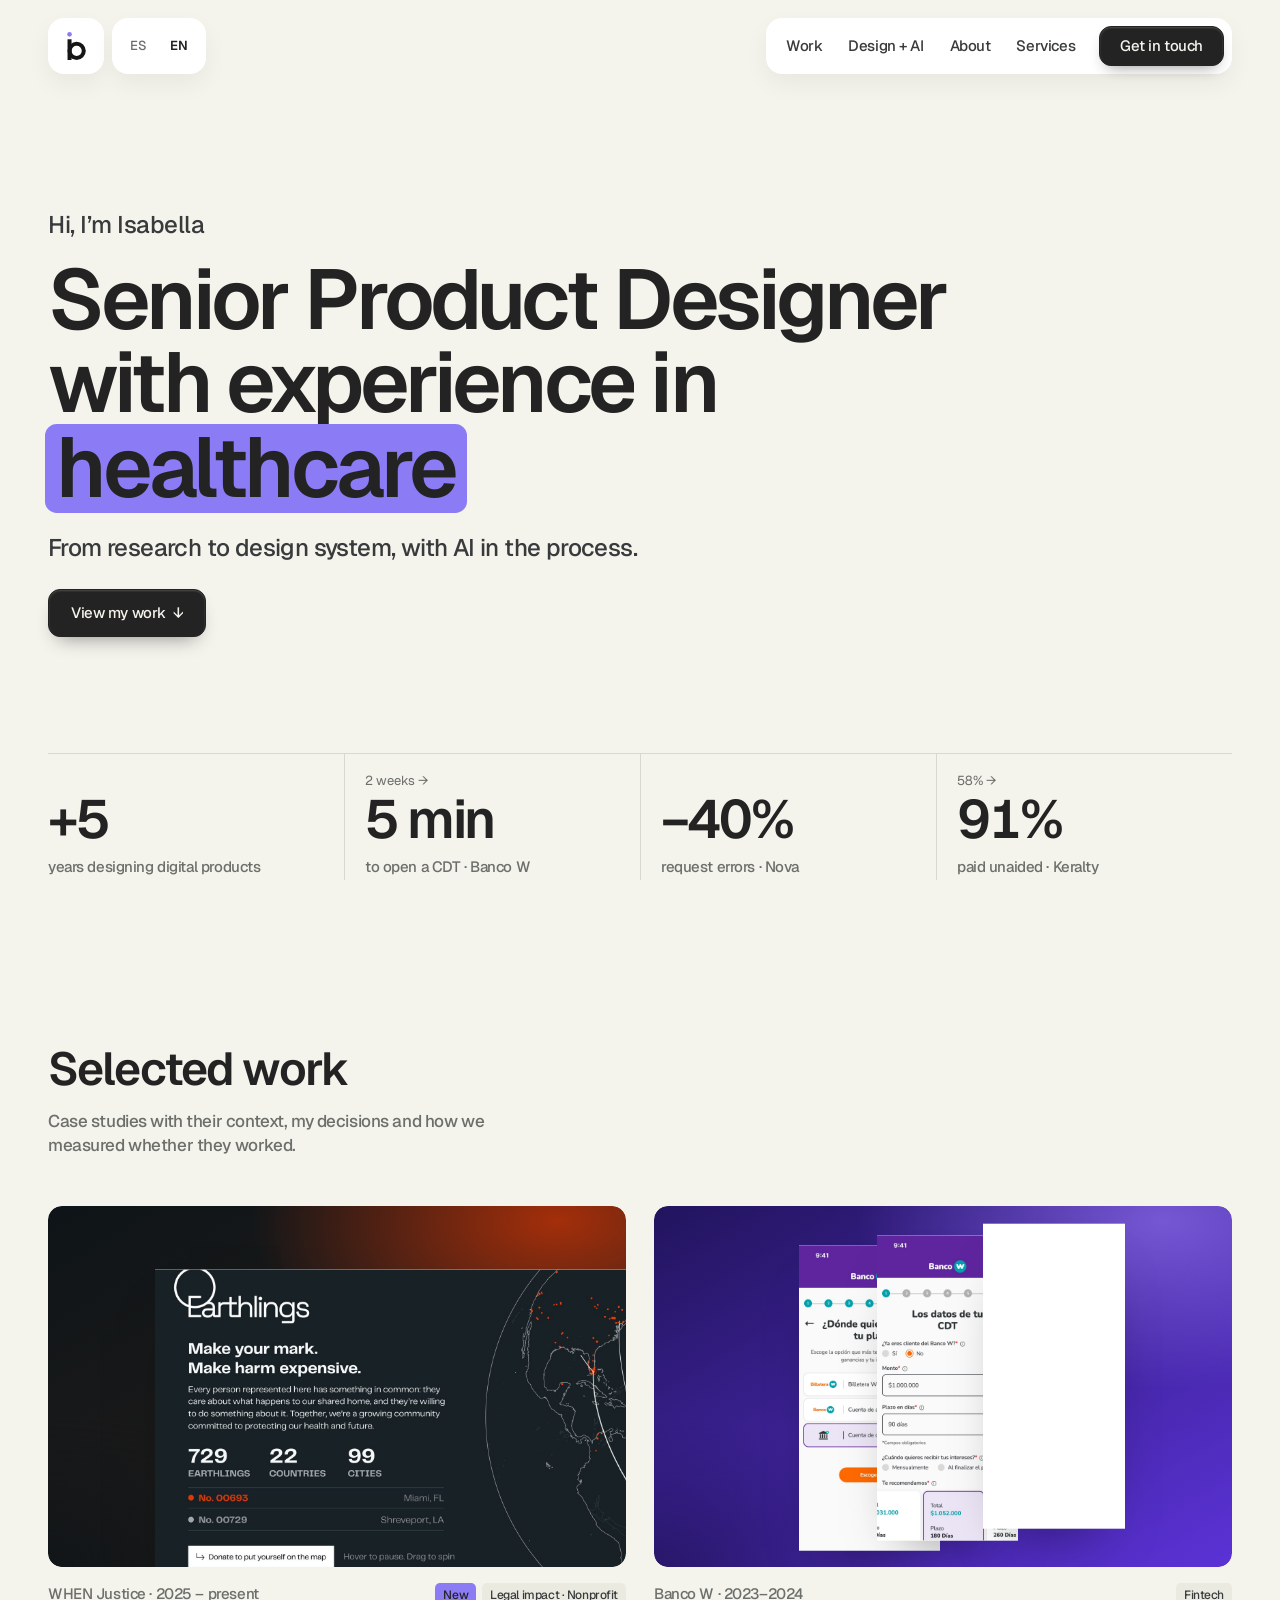
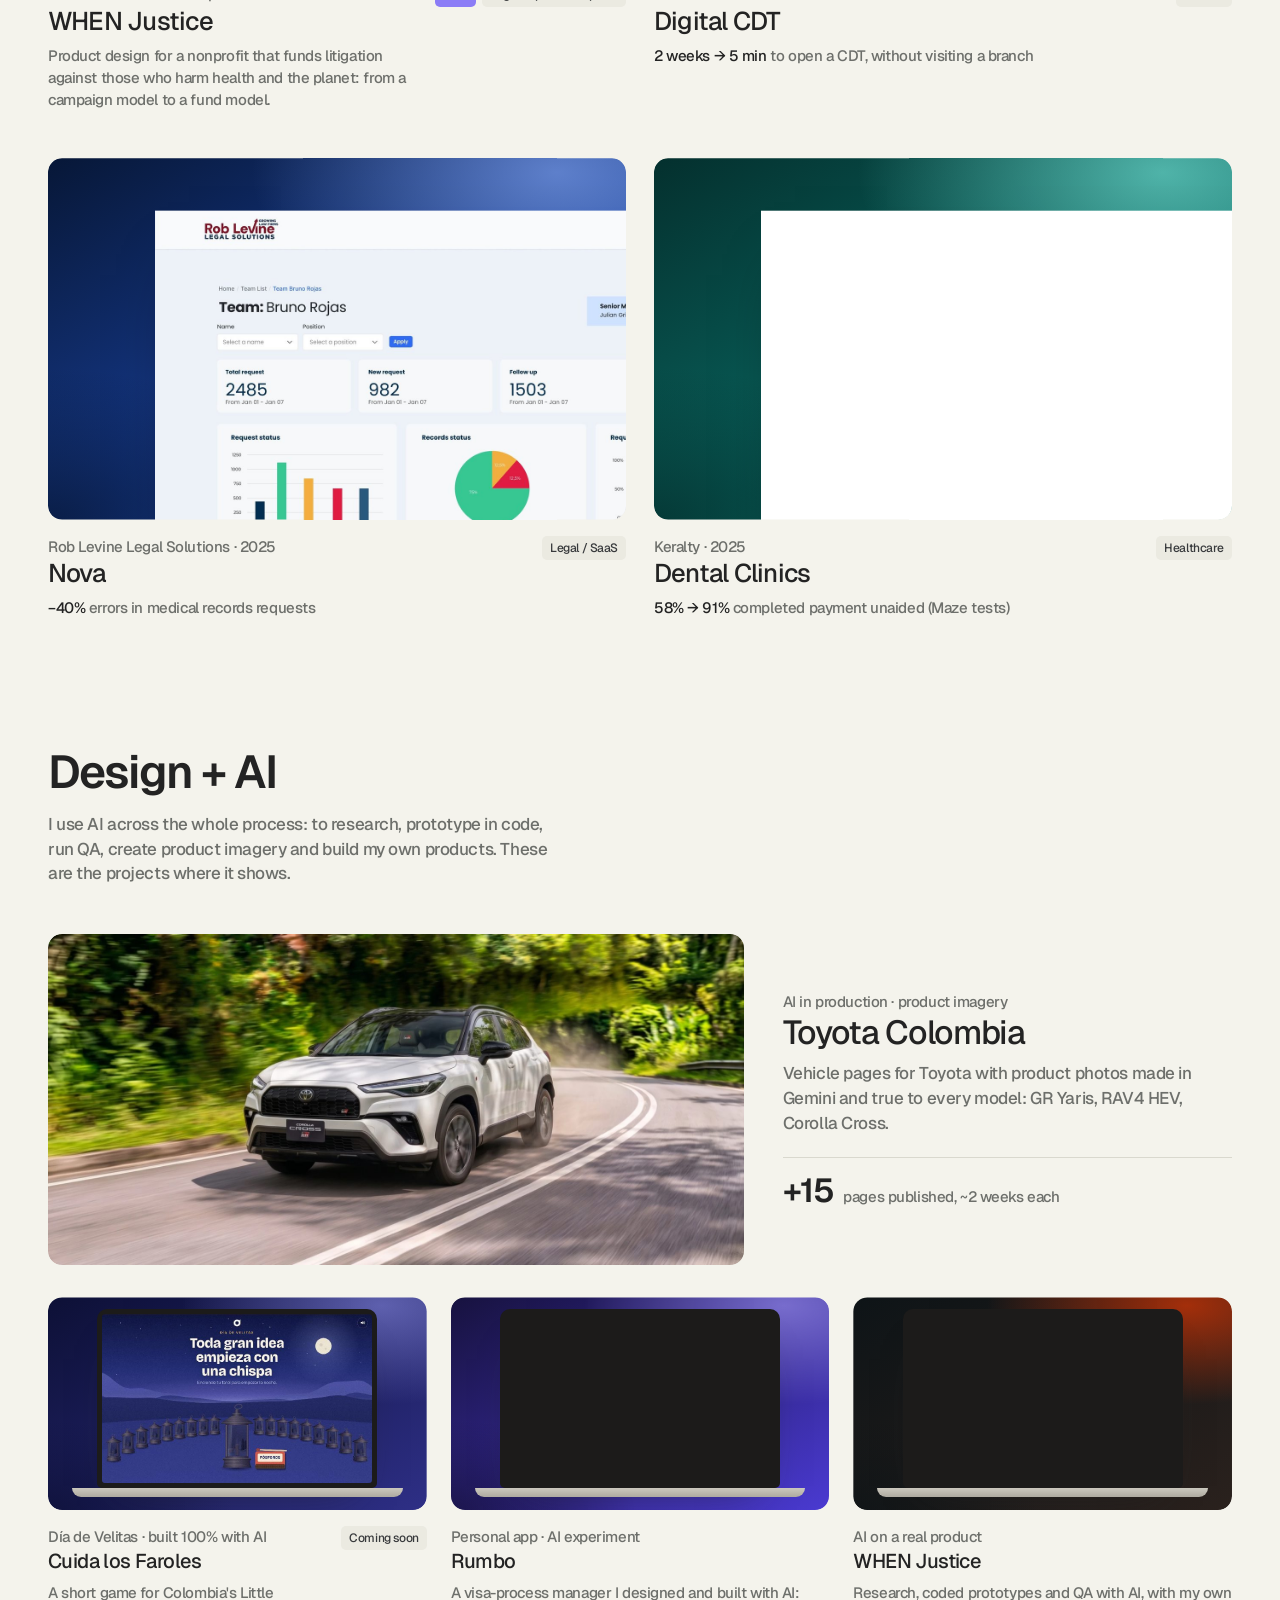
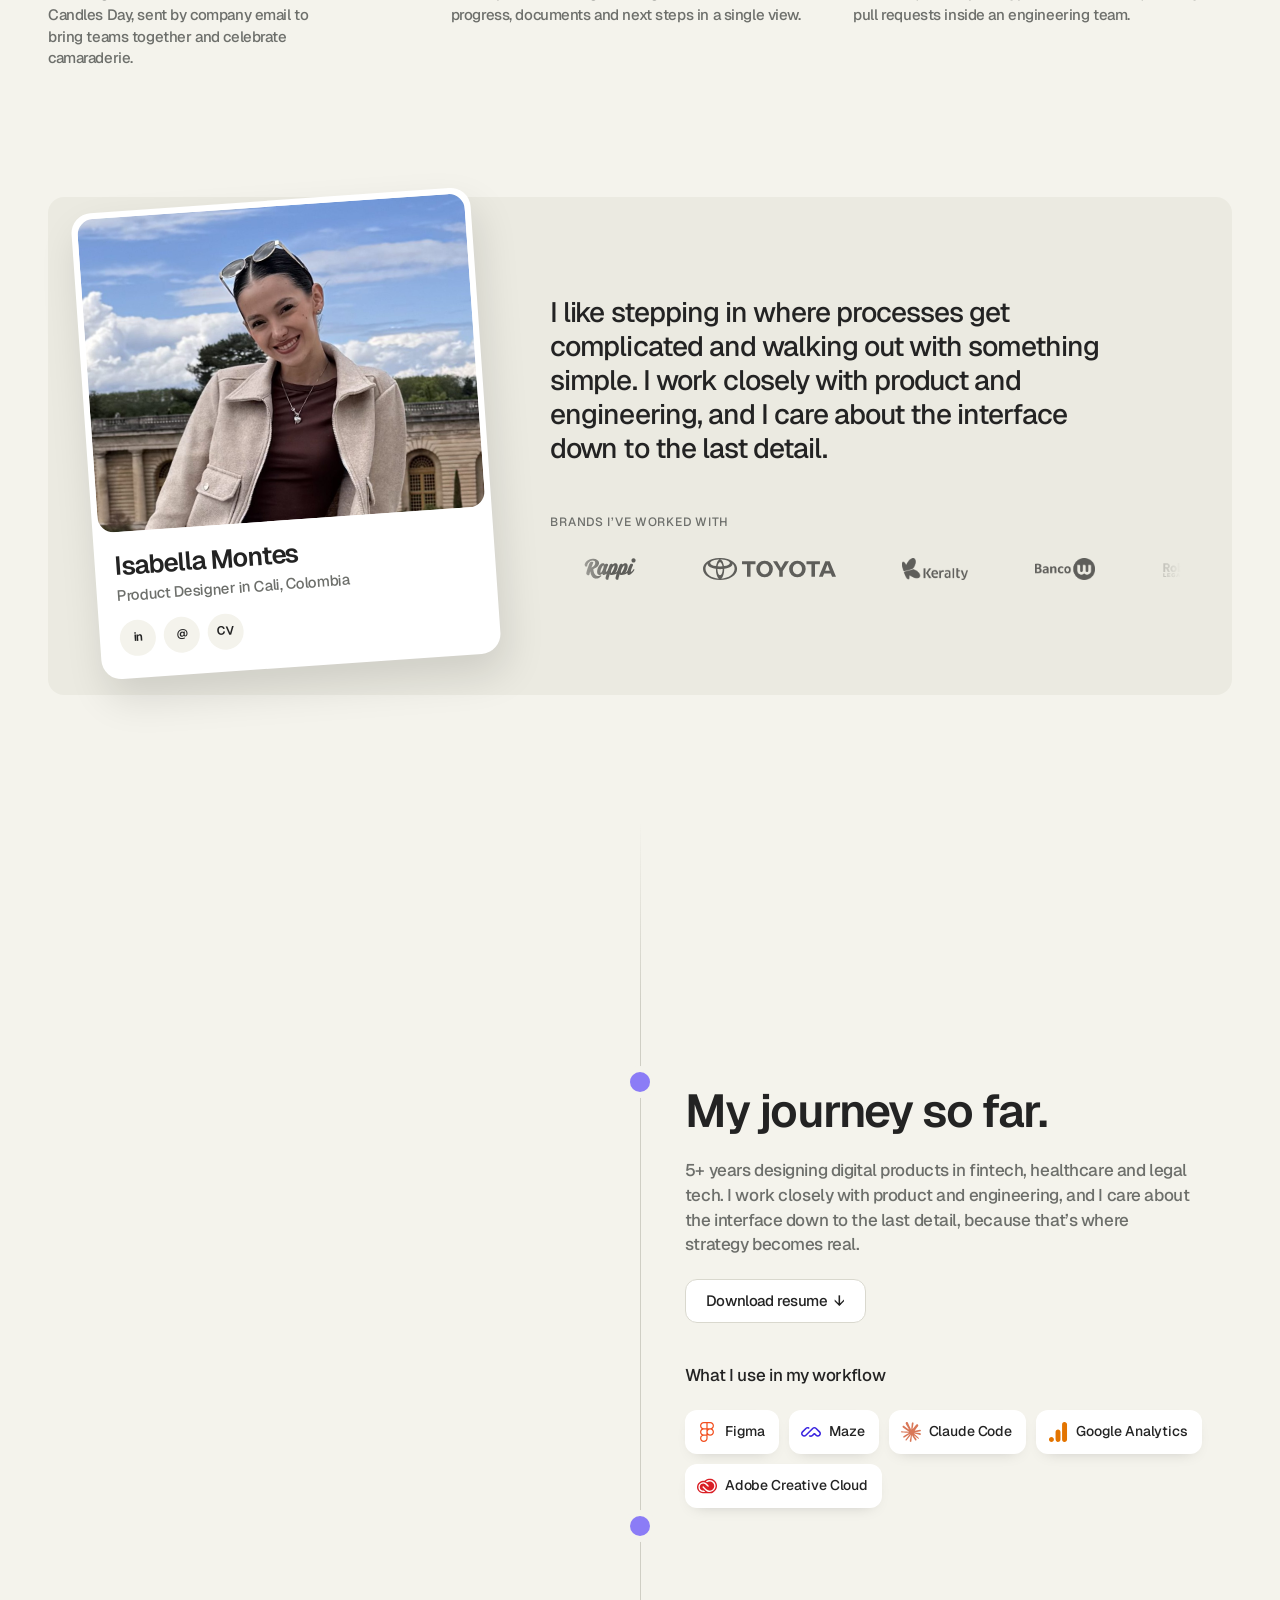
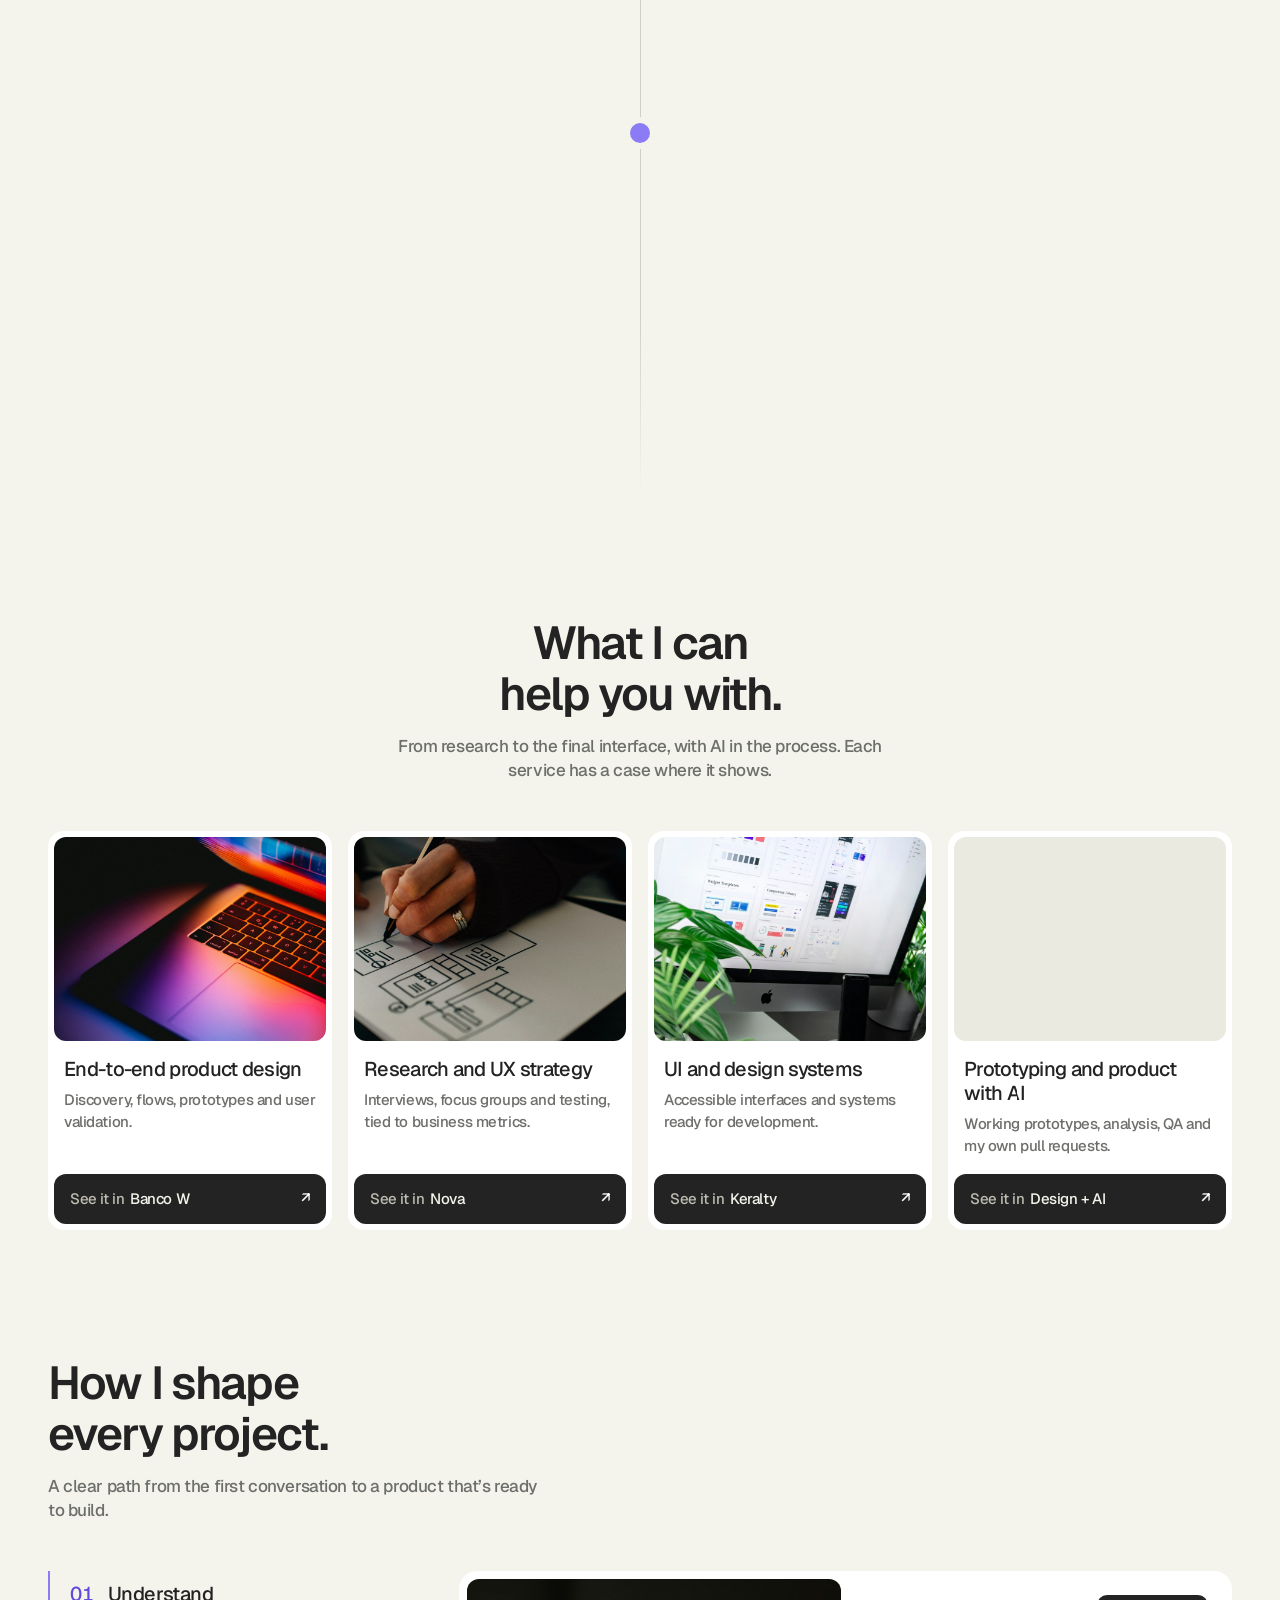
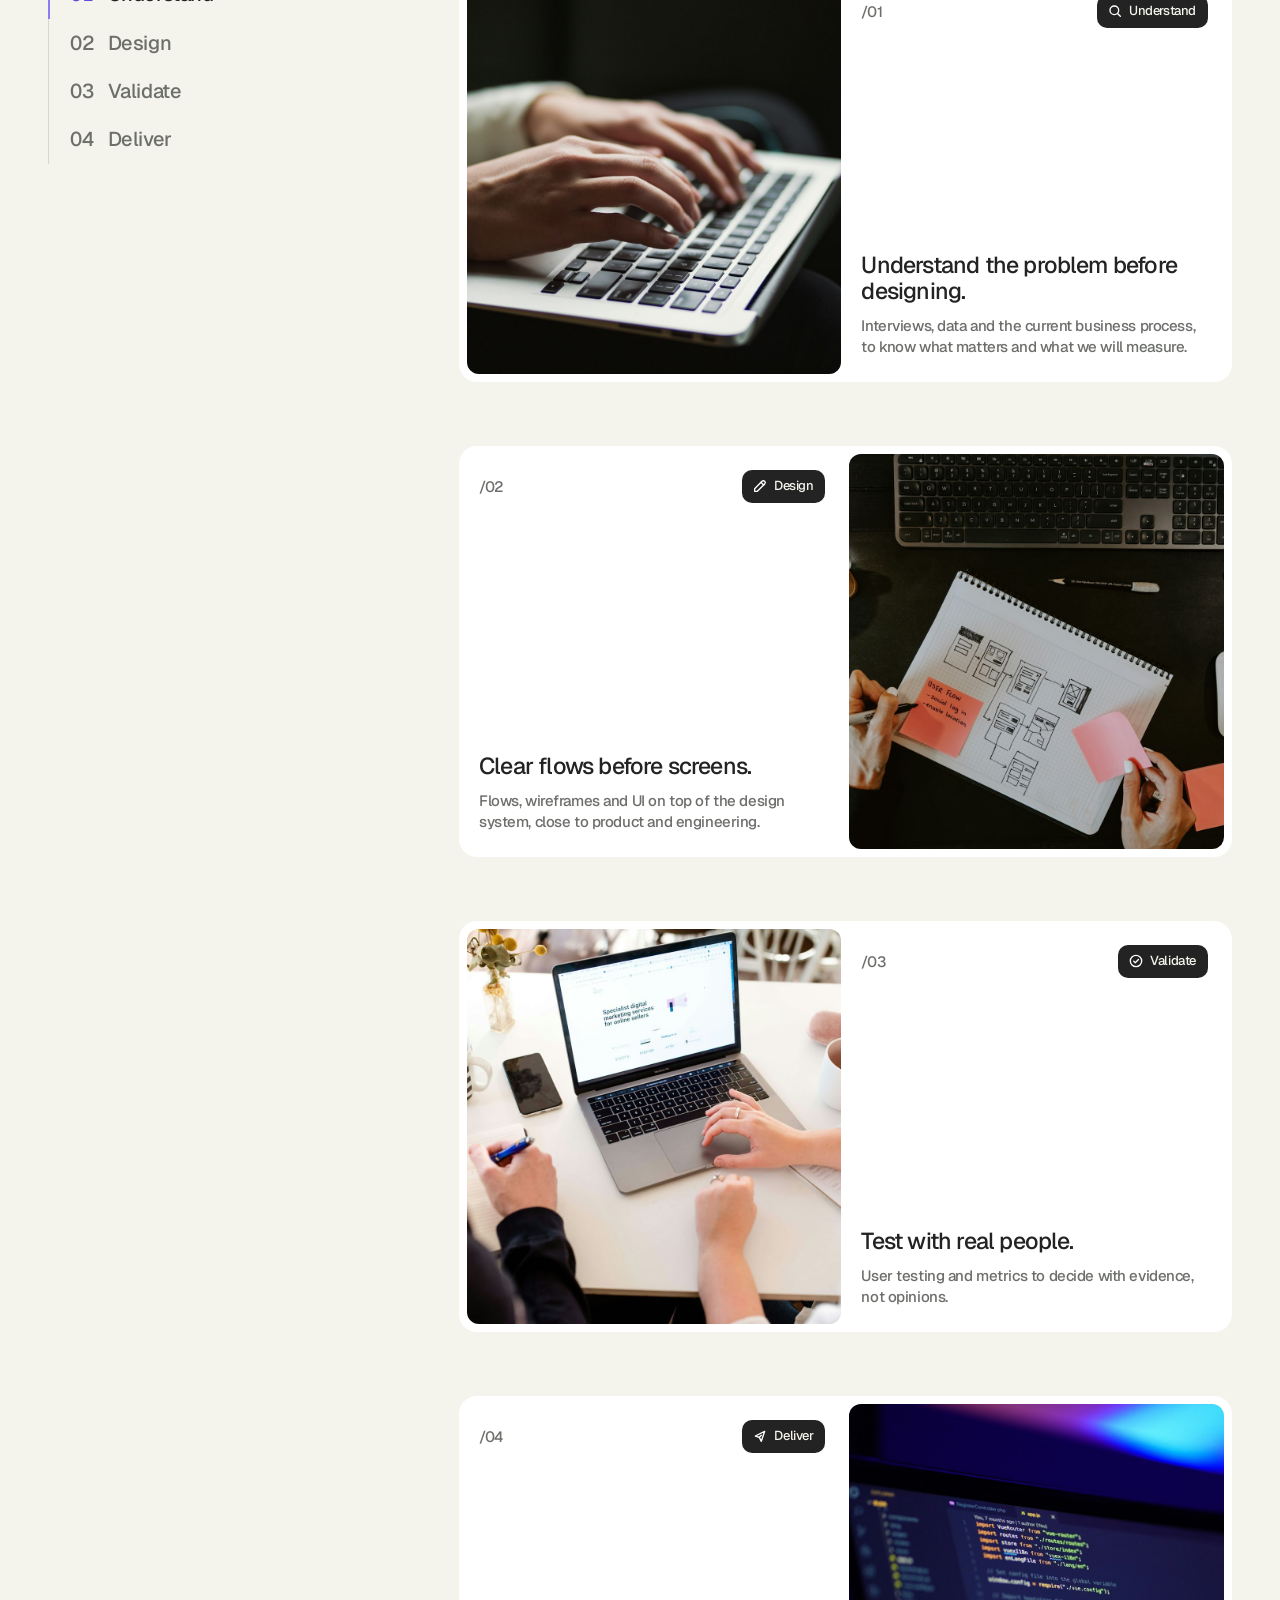
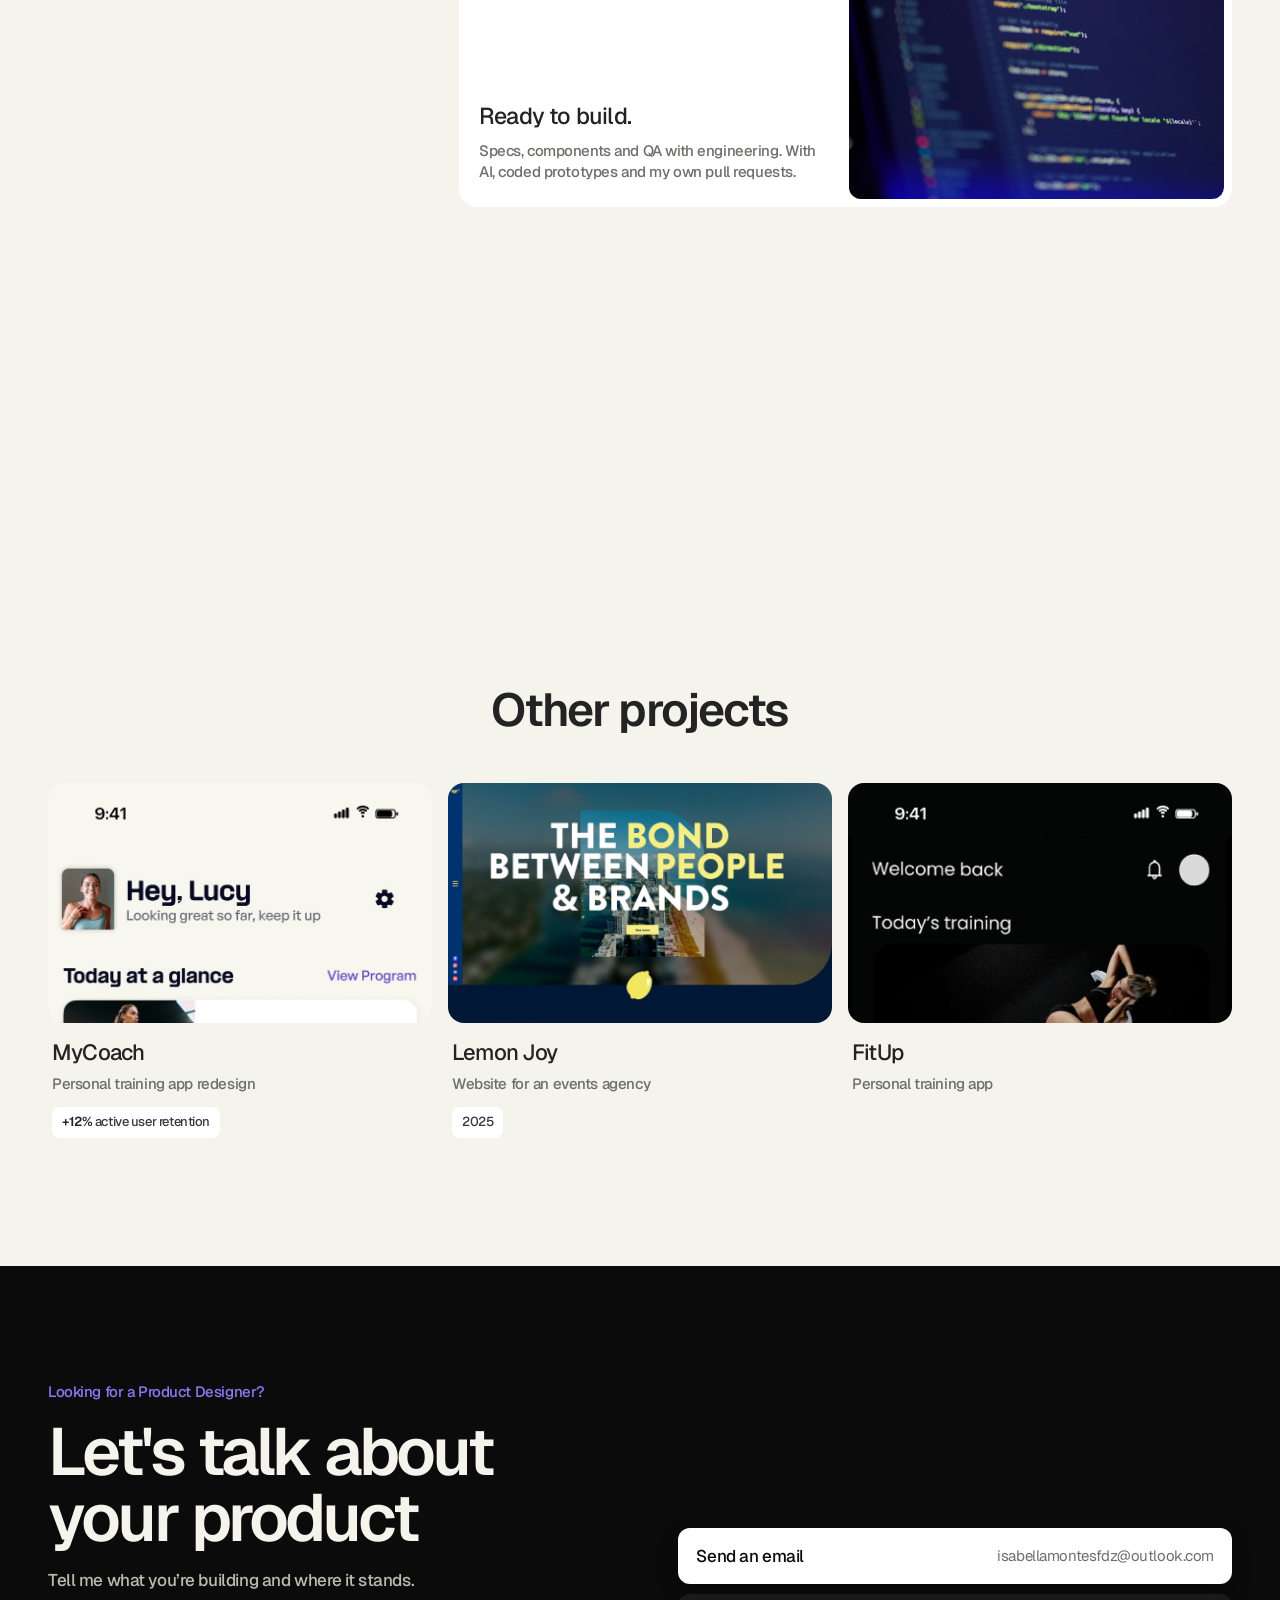
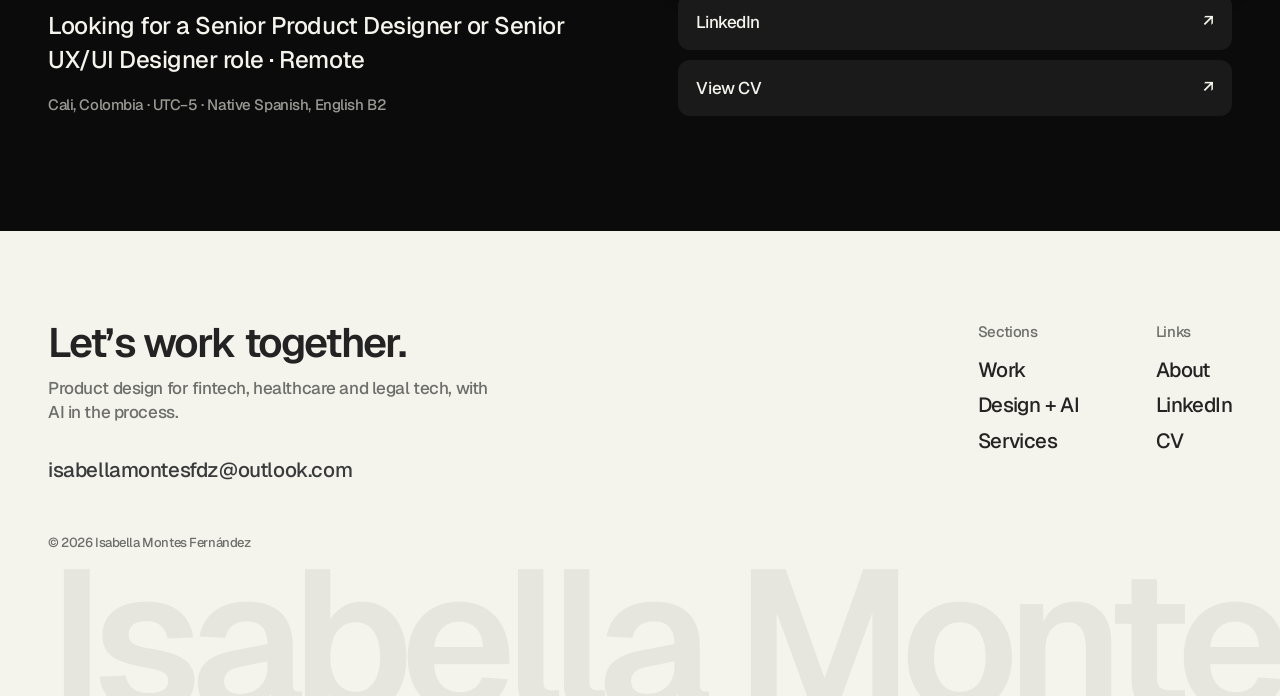
==== index.html @ d63e3697 "Test 2: nivel Senior, trayectoria agrupada, Toyota sin año y con Destiny co, PO en Banco W, anclas y" ====
<!doctype html>
<html lang="es">
<head>
  <meta charset="utf-8">
  <meta name="viewport" content="width=device-width, initial-scale=1">
  <title>Isabella Montes — Product Designer</title>
  <meta name="description" content="Portafolio de Isabella Montes, Senior Product Designer con +5 años en productos digitales para fintech, salud y legal tech, con IA en el proceso.">
  <meta name="theme-color" content="#F4F3EC">
  <meta property="og:title" content="Isabella Montes — Product Designer">
  <meta property="og:description" content="Diseño productos digitales en sectores regulados que la gente entiende a la primera.">
  <meta property="og:type" content="website">
  <meta property="og:site_name" content="Isabella Montes">
  <meta property="og:locale" content="es_CO">
  <meta property="og:locale:alternate" content="en_US">
  <link rel="canonical" href="https://bybelladesign.com/">
  <meta property="og:url" content="https://bybelladesign.com/">
  <meta property="og:image" content="https://bybelladesign.com/assets/og-portada.jpg">
  <meta property="og:image:width" content="1200">
  <meta property="og:image:height" content="630">
  <meta property="og:image:alt" content="Isabella Montes, Product Designer">
  <meta name="twitter:card" content="summary_large_image">
  <meta name="twitter:image" content="https://bybelladesign.com/assets/og-portada.jpg">
  <link rel="icon" href="assets/favicon.svg" type="image/svg+xml">
  <link rel="icon" href="favicon.ico" sizes="48x48">
  <link rel="apple-touch-icon" href="assets/apple-touch-icon.png">
  <link rel="preconnect" href="https://fonts.googleapis.com">
  <link rel="preconnect" href="https://fonts.gstatic.com" crossorigin>
  <link href="https://fonts.googleapis.com/css2?family=Geist:wght@400;500;600&display=swap" rel="stylesheet">
  <link rel="stylesheet" href="css/home.css?v=202611248">
  <script>document.documentElement.classList.add("js")</script>
  <script src="data/proyectos.js?v=202611248" defer></script>
  <script src="data/home.js?v=202611248" defer></script>
  <script src="js/i18n.js?v=202611248" defer></script>
  <script src="js/render.js?v=202611248" defer></script>
  <script src="data/ai-lab.js?v=202611248" defer></script>
  <script src="js/ai-lab.js?v=202611248" defer></script>
  <script src="js/home-v2.js?v=202611248" defer></script>
  <script src="js/main.js?v=202611248" defer></script>
  <script src="js/motion.js?v=202611248" defer></script>
</head>
<body>










  <a href="#main" class="skip" data-i18n="skip">Saltar al contenido</a>

  <header class="top header">
    <div class="top__left">
      <a href="#top" class="top__logo pill" aria-label="Isabella Montes — inicio">
        <!-- símbolo de Bella Design (manual v1.2): solo el símbolo, punto en lavanda sobre fondo claro -->
        <svg class="logo" viewBox="39 48 120 181" width="19" height="28" aria-hidden="true" focusable="false"><path fill-rule="evenodd" d="M41,170a59,59 0 1,0 118,0a59,59 0 1,0 -118,0Z M67,170a33,33 0 1,0 66,0a33,33 0 1,0 -66,0Z"></path><rect x="41" y="95" width="26" height="134"></rect><circle class="logo__dot" cx="54" cy="63" r="15"></circle></svg>
      </a>
      <div class="lang pill" role="group" data-i18n-label="lang.label" aria-label="Cambiar idioma">
        <button type="button" data-lang="es" aria-pressed="true">ES</button>
        <button type="button" data-lang="en" aria-pressed="false">EN</button>
      </div>
    </div>
    <div class="top__bar pill">
      <nav class="top__nav" aria-label="Principal">
        <a href="#trabajo" data-i18n="nav.work">Trabajo</a>
        <a href="#ia" data-i18n="nav2.ai">Diseño + IA</a>
        <a href="#sobre-mi" data-i18n="nav.about">Sobre mí</a>
        <a href="#servicios" data-i18n="nav2.svc">Servicios</a>
      </nav>
      <a href="#contacto" class="btn btn--dark top__cta" data-i18n="nav2.cta">Escríbeme</a>
    </div>
  </header>

  <main id="main" data-home-v2="">
    <!-- HERO (ar2): contexto, titular, frase y cifras, todo en el primer viewport -->
    <section class="hero wrap" id="top">
      <div class="hero__main">
        <p class="hero__hello rise" style="--d:40ms"><span data-i18n="h3.hello">Hola, soy Isabella</span></p>
        <h1 class="hero__title" data-hero-title="" aria-label="Senior Product Designer con experiencia en fintech, salud, legal tech, SaaS y retail" data-lang="es"><span class="w" aria-hidden="true"><span class="w__i" style="--i:0">Senior</span></span> <span class="w" aria-hidden="true"><span class="w__i" style="--i:1">Product</span></span> <span class="w" aria-hidden="true"><span class="w__i" style="--i:2">Designer</span></span> <span class="w" aria-hidden="true"><span class="w__i" style="--i:3">con</span></span> <span class="w" aria-hidden="true"><span class="w__i" style="--i:4">experiencia</span></span> <span class="w" aria-hidden="true"><span class="w__i" style="--i:5">en</span></span> <span class="rot" data-rot="" aria-hidden="true" style="--wi: 6; width: 293px;"><span class="rot__track" style="--i: 0; transition: none;"><span class="rot__w">fintech</span><span class="rot__w">salud</span><span class="rot__w">legal tech</span><span class="rot__w">SaaS</span><span class="rot__w">retail</span><span class="rot__w">fintech</span></span></span></h1>
        <p class="hero__sub rise" style="--d:220ms" data-i18n="h3.sub2">Del research al design system, con IA en el proceso.</p>
        <a href="#trabajo" class="btn btn--dark hero__cta rise" style="--d:320ms"><span data-i18n="h3.cta">Ver mi trabajo</span> <span class="arrow" aria-hidden="true">↓</span></a>
      </div>
      <ul class="facts rise" style="--d:420ms" data-stats="" data-i18n-label="stats.label" aria-label="Resultados">
      <li>
        <strong><span data-count="+5">+5</span></strong>
        <span>años diseñando productos digitales</span>
      </li>
      <li>
        <strong><small>2 semanas →</small><span data-count="5 min">5 min</span></strong>
        <span>para abrir un CDT · Banco W</span>
      </li>
      <li>
        <strong><span data-count="−40%">−40%</span></strong>
        <span>errores en solicitudes · Nova</span>
      </li>
      <li>
        <strong><small>58% →</small><span data-count="91%">91%</span></strong>
        <span>pagó sin ayuda · Keralty</span>
      </li></ul>
    </section>

    <!-- TRABAJO SELECCIONADO -->
    <section class="work wrap" id="trabajo" aria-labelledby="work-title">
      <header class="head">
        <h2 class="head__title" id="work-title" data-words="" data-i18n-html="sel.title">Trabajo seleccionado</h2>
        <p class="head__intro" data-reveal="" data-i18n="sel.intro">Casos con su contexto, mis decisiones y cómo medimos si funcionaron.</p>
      </header>
      <ul class="work__grid" data-sel="">
        <li class="work__item" data-reveal="" style="--d:0ms">
          <div class="card">
            <div class="card__media comp comp--web" style="--g1:#0E1417;--g2:#2A211D;--g3:#FF3C00"><div class="scr scr--main" data-depth="1"><img src="assets/proyectos/when-justice/globo.jpg" alt="" decoding="async" loading="lazy"></div><span class="card__chip"><span>Caso en preparación</span><span aria-hidden="true">↗</span></span></div>
            <div class="card__meta">
              <div class="card__text">
                <p class="card__client">WHEN Justice · 2025 – hoy</p>
                <h3 class="card__title">WHEN Justice</h3>
                <p class="card__summary">Diseño de producto para una ONG que financia litigios contra quienes dañan la salud y el planeta: del modelo de campañas al de fondos.</p>
              </div>
              <ul class="tags"><li class="tags__new">Nuevo</li><li>Impacto legal · ONG</li></ul>
            </div>
          </div>
        </li>
        <li class="work__item" data-reveal="" style="--d:80ms">
          <a class="card" href="banco-w/">
            <div class="card__media comp comp--stack" style="--g1:#22145E;--g2:#5B32D6;--g3:#9C7BFF"><div class="ph ph--1" data-depth="0.6"><img src="assets/proyectos/banco-w/screen-transfer.jpg" alt="" decoding="async" loading="lazy"></div><div class="ph ph--2" data-depth="1.0"><img src="assets/proyectos/banco-w/screen-data.jpg" alt="" decoding="async" loading="lazy"></div><div class="ph ph--3" data-depth="1.4"><img src="assets/proyectos/banco-w/screen-schedule.jpg" alt="" decoding="async" loading="lazy"></div><span class="card__chip"><span>Ver caso</span><span aria-hidden="true">↗</span></span></div>
            <div class="card__meta">
              <div class="card__text">
                <p class="card__client">Banco W · 2023–2024</p>
                <h3 class="card__title">Digital CDT</h3>
                <p class="card__metric"><strong>2 semanas → 5 min</strong> para abrir un CDT, sin pisar una oficina</p>
              </div>
              <ul class="tags"><li>Fintech</li></ul>
            </div>
          </a>
        </li>
        <li class="work__item" data-reveal="" style="--d:0ms">
          <a class="card" href="nova/">
            <div class="card__media comp comp--web" style="--g1:#071737;--g2:#2459D6;--g3:#8FB2FF"><div class="scr scr--main" data-depth="1"><img src="assets/proyectos/nova/screen-dashboard.jpg" alt="" decoding="async" loading="lazy"></div><span class="card__chip"><span>Ver caso</span><span aria-hidden="true">↗</span></span></div>
            <div class="card__meta">
              <div class="card__text">
                <p class="card__client">Rob Levine Legal Solutions · 2025</p>
                <h3 class="card__title">Nova</h3>
                <p class="card__metric"><strong>−40%</strong> errores en solicitudes de historias clínicas</p>
              </div>
              <ul class="tags"><li>Legal / SaaS</li></ul>
            </div>
          </a>
        </li>
        <li class="work__item" data-reveal="" style="--d:80ms">
          <a class="card" href="keralty/">
            <div class="card__media comp comp--web" style="--g1:#04302E;--g2:#0E8C83;--g3:#7FF0E2"><div class="scr scr--main" data-depth="1"><img src="assets/proyectos/keralty/home-pantalla.jpg" alt="" decoding="async" loading="lazy"></div><span class="card__chip"><span>Ver caso</span><span aria-hidden="true">↗</span></span></div>
            <div class="card__meta">
              <div class="card__text">
                <p class="card__client">Keralty · 2025</p>
                <h3 class="card__title">Dental Clinics</h3>
                <p class="card__metric"><strong>58% → 91%</strong> completó el pago sin ayuda (pruebas en Maze)</p>
              </div>
              <ul class="tags"><li>Salud</li></ul>
            </div>
          </a>
        </li></ul>
    </section>

    <!-- DISEÑO + IA -->
    <section class="ai wrap" id="ia" aria-labelledby="ai-title">
      <header class="head">
        <h2 class="head__title" id="ai-title" data-words="" data-i18n-html="ia.title">Diseño + IA</h2>
        <p class="head__intro" data-reveal="" data-i18n="ia.intro">Uso IA en todo el proceso: para investigar, prototipar en código, hacer QA, crear imágenes de producto y construir productos propios. Estos son los proyectos donde se ve.</p>
      </header>
      <ul class="ai__grid" data-ia="">
        <li class="ai__item ai__item--featured" data-reveal="">
          <a class="card card--ai card--feature" href="toyota/">
            <div class="card__media card__media--scene"><img src="assets/proyectos/toyota/corolla-cross-gr-curva.jpg" alt="" decoding="async" loading="lazy"><span class="card__chip"><span>Ver proyecto</span><span aria-hidden="true">↗</span></span></div>
            <div class="card__meta">
              <div class="card__text">
                <p class="card__client">IA en producción · imágenes de producto</p>
                <h3 class="card__title">Toyota Colombia</h3>
                <p class="card__summary">Páginas de vehículo para Toyota con fotos de producto creadas con Gemini y fieles a cada modelo: GR Yaris, RAV4 HEV, Corolla Cross.</p>
                <p class="feature__metric"><strong>+15</strong> páginas publicadas, ~2 semanas cada una</p>
              </div>
            </div>
          </a>
        </li>
        <li class="ai__item" data-reveal="" style="--d:80ms">
          <div class="card card--ai">
            <div class="card__media card__media--frame card__media--grad" style="--g1:#0D1036;--g2:#2E2F86;--g3:#8A8CE6"><div class="frame"><img src="assets/ai-lab/velitas/inicio.jpg" alt="" decoding="async" loading="lazy"></div></div>
            <div class="card__meta">
              <div class="card__text">
                <p class="card__client">Día de Velitas · hecho 100% con IA</p>
                <h3 class="card__title">Cuida los Faroles</h3>
                <p class="card__summary">Un juego corto para el Día de Velitas que llega por correo corporativo: une a los equipos, genera comunidad y celebra el compañerismo.</p>
              </div>
              <ul class="tags"><li>Próximamente</li></ul>
            </div>
          </div>
        </li>
        <li class="ai__item" data-reveal="" style="--d:160ms">
          <a class="card card--ai" href="ai-lab/rumbo/">
            <div class="card__media card__media--frame card__media--grad" style="--g1:#17123F;--g2:#4A3AD1;--g3:#A89CFF"><div class="frame"><img src="assets/ai-lab/rumbo/v3-inicio.webp" alt="" decoding="async" loading="lazy"></div><span class="card__chip"><span>Ver proyecto</span><span aria-hidden="true">↗</span></span></div>
            <div class="card__meta">
              <div class="card__text">
                <p class="card__client">App propia · experimento con IA</p>
                <h3 class="card__title">Rumbo</h3>
                <p class="card__summary">Un gestor de trámites de visa que diseñé y construí con IA: progreso, documentos y próximos pasos en una sola vista.</p>
              </div>
              
            </div>
          </a>
        </li>
        <li class="ai__item" data-reveal="" style="--d:240ms">
          <div class="card card--ai">
            <div class="card__media card__media--frame card__media--grad" style="--g1:#0E1417;--g2:#2A211D;--g3:#FF3C00"><div class="frame"><img src="assets/proyectos/when-justice/globo-ia.jpg" alt="" decoding="async" loading="lazy"></div></div>
            <div class="card__meta">
              <div class="card__text">
                <p class="card__client">IA en un producto real</p>
                <h3 class="card__title">WHEN Justice</h3>
                <p class="card__summary">Investigación, prototipos en código y QA con IA, con mis propios pull requests en un equipo de desarrollo.</p>
              </div>
              
            </div>
          </div>
        </li></ul>
    </section>

    <!-- SOBRE MÍ (Folira): tarjeta de perfil inclinada + frase + marcas en movimiento -->
    <section class="about2 wrap" id="sobre-mi" aria-labelledby="about-name">
      <div class="about2__box" data-reveal="">
        <div class="profile">
          <div class="profile__img" data-a-portrait=""><img src="assets/retrato/isabella.jpg?v=2" alt="Isabella Montes" decoding="async" loading="lazy"></div>
          <div class="profile__info">
            <h2 class="profile__name" id="about-name">Isabella Montes</h2>
            <p class="profile__role" data-i18n="about2.role">Product Designer en Cali, Colombia</p>
            <ul class="profile__links">
              <li><a href="https://www.linkedin.com/in/isabellamontesux-uidesigner/" target="_blank" rel="noopener" aria-label="LinkedIn">in</a></li>
              <li><a href="mailto:isabellamontesfdz@outlook.com" aria-label="Email">@</a></li>
              <li><a href="assets/cv-isabella-montes.pdf" data-i18n-href="cv.href" target="_blank" rel="noopener" aria-label="CV">CV</a></li>
            </ul>
          </div>
        </div>
        <div class="about2__text">
          <p class="about2__statement" data-i18n="about2.statement">Me gusta entrar donde los procesos se complican y salir con algo simple. Trabajo de cerca con producto e ingeniería, y cuido la interfaz hasta el último detalle.</p>
          <div class="about2__logos">
            <p class="about2__kicker" data-i18n="logos.title">Marcas con las que he trabajado</p>
            <div class="logos__viewport" data-logos=""><ul class="logos__track"><li><img src="assets/logos/rappi.svg" alt="Rappi" decoding="async"></li><li><img src="assets/logos/toyota.svg" alt="Toyota" decoding="async"></li><li><img src="assets/logos/keralty.png" alt="Keralty" decoding="async"></li><li><img src="assets/logos/banco-w.png" alt="Banco W" decoding="async"></li><li><img src="assets/logos/rob-levine.svg" alt="Rob Levine Legal Solutions" decoding="async"></li><li><img src="assets/logos/heel.png" alt="Heel" decoding="async"></li><li><img src="assets/logos/mycoach.svg" alt="MyCoach" decoding="async"></li><li aria-hidden="true"><img src="assets/logos/rappi.svg" alt="Rappi" decoding="async"></li><li aria-hidden="true"><img src="assets/logos/toyota.svg" alt="Toyota" decoding="async"></li><li aria-hidden="true"><img src="assets/logos/keralty.png" alt="Keralty" decoding="async"></li><li aria-hidden="true"><img src="assets/logos/banco-w.png" alt="Banco W" decoding="async"></li><li aria-hidden="true"><img src="assets/logos/rob-levine.svg" alt="Rob Levine Legal Solutions" decoding="async"></li><li aria-hidden="true"><img src="assets/logos/heel.png" alt="Heel" decoding="async"></li><li aria-hidden="true"><img src="assets/logos/mycoach.svg" alt="MyCoach" decoding="async"></li></ul></div>
          </div>
        </div>
      </div>
    </section>

    <!-- TRAYECTORIA (Folira): tarjetas + línea con puntos + lado fijo -->
    <section class="journey wrap" aria-labelledby="journey-title">
      <ol class="journey__list" data-path="">
      <li class="journey__item">
        <article class="jcard">
          <header class="jcard__head"><h3 class="jcard__role">Product Designer</h3><span class="jcard__org">Por contrato</span></header>
          
          <ul class="jcard__list"><li><p class="jcard__client"><strong>Katapult · WHEN Justice</strong><span>2025 – hoy</span></p><p>Lidero el UX/UI y el design system; prototipo y hago QA con IA, y abro mis propios pull requests.</p></li><li><p class="jcard__client"><strong>Iridian</strong><span>2024 – 2026</span></p><p>Más de 6 proyectos de salud, tecnología y bienestar. MyCoach: +12% de usuarios activos que se quedan.</p></li><li><p class="jcard__client"><strong>Keralty</strong><span>2025</span></p><p>Portal de pagos de las Clínicas Dentales: del 58% al 91% de pacientes que pagan sin ayuda.</p></li><li><p class="jcard__client"><strong>Rob Levine Legal Solutions</strong><span>2024 – 2025</span></p><p>Nova: de 7 pestañas a una sola vista, −40% de errores.</p></li></ul>
          <p class="jcard__foot"><span class="jcard__years">2024 – hoy</span><span class="jcard__type">Contratista</span></p>
        </article>
      </li>
      <li class="journey__item">
        <article class="jcard">
          <header class="jcard__head"><h3 class="jcard__role">UX/UI Designer</h3><span class="jcard__org">Banco W</span></header>
          <p class="jcard__desc">El primer producto 100% digital del banco: abrir un CDT pasó de dos semanas a cinco minutos.</p>
          
          <p class="jcard__foot"><span class="jcard__years">2023 – 2024</span><span class="jcard__type">Empleo directo</span></p>
        </article>
      </li>
      <li class="journey__item">
        <article class="jcard">
          <header class="jcard__head"><h3 class="jcard__role">UX/UI Designer</h3><span class="jcard__org">Destiny co</span></header>
          <p class="jcard__desc">Interfaces web y móviles y piezas digitales para clientes como Rappi, Toyota y Colombina.</p>
          
          <p class="jcard__foot"><span class="jcard__years">2020 – 2023</span><span class="jcard__type">Empleo directo</span></p>
        </article>
      </li></ol>
      <aside class="journey__side">
        <h2 class="journey__title sec-title" id="journey-title" data-words="" data-i18n-html="path2.title">Mi recorrido hasta hoy.</h2>
        <p class="journey__text" data-reveal="" data-i18n="path2.text">Más de 5 años diseñando productos digitales en fintech, salud y legal tech. Trabajo de cerca con producto e ingeniería, y cuido la interfaz hasta el último detalle porque ahí es donde la estrategia se vuelve real.</p>
        <a href="assets/cv-isabella-montes.pdf" data-i18n-href="cv.href" class="btn journey__cv" target="_blank" rel="noopener" data-reveal="" style="--d:80ms"><span data-i18n="path2.cv">Descargar CV</span> <span aria-hidden="true">↓</span></a>
        <h3 class="journey__tools-title" data-reveal="" style="--d:140ms" data-i18n="path2.tools">Lo que uso en mi día a día</h3>
        <ul class="journey__tools" data-tools="" data-reveal="" style="--d:180ms"><li><span class="tool__logo" style="--c:#F24E1E;-webkit-mask-image:url(assets/herramientas/figma.svg);mask-image:url(assets/herramientas/figma.svg)" aria-hidden="true"></span><span class="tool__name">Figma</span></li><li><span class="tool__logo" style="--c:#3B25E0;-webkit-mask-image:url(assets/herramientas/maze.svg);mask-image:url(assets/herramientas/maze.svg)" aria-hidden="true"></span><span class="tool__name">Maze</span></li><li><span class="tool__logo" style="--c:#D97757;-webkit-mask-image:url(assets/herramientas/claude.svg);mask-image:url(assets/herramientas/claude.svg)" aria-hidden="true"></span><span class="tool__name">Claude Code</span></li><li><span class="tool__logo" style="--c:#E37400;-webkit-mask-image:url(assets/herramientas/googleanalytics.svg);mask-image:url(assets/herramientas/googleanalytics.svg)" aria-hidden="true"></span><span class="tool__name">Google Analytics</span></li><li><span class="tool__logo" style="--c:#DA1F26;-webkit-mask-image:url(assets/herramientas/adobecreativecloud.svg);mask-image:url(assets/herramientas/adobecreativecloud.svg)" aria-hidden="true"></span><span class="tool__name">Adobe Creative Cloud</span></li></ul>
      </aside>
    </section>

    <!-- SERVICIOS (Folira): cuatro tarjetas; la activa se abre -->
    <section class="svc wrap" id="servicios" aria-labelledby="svc-title">
      <header class="sec-head sec-head--center">
        <h2 class="sec-title" id="svc-title" data-words="" data-i18n-html="svc.title">En qué te puedo ayudar.</h2>
        <p class="sec-intro" data-reveal="" data-i18n="svc.intro">Del research a la interfaz final, con IA en el proceso. Cada servicio tiene un caso donde se ve.</p>
      </header>
      <ul class="svc__list" data-svc="">
        <li class="svc__item" data-reveal="" style="--d:0ms">
          <div class="svc__img"><img src="assets/servicios/producto.jpg?v=3" alt="" decoding="async" loading="lazy"></div>
          <div class="svc__body">
            <h3 class="svc__t">Product design de punta a punta</h3>
            <p class="svc__d">Discovery, flujos, prototipos y validación con usuarios.</p>
          </div>
          <a class="svc__bar" href="banco-w/"><span>Ver en</span> <strong>Banco W</strong> <span class="arrow" aria-hidden="true">↗</span></a>
        </li>
        <li class="svc__item" data-reveal="" style="--d:80ms">
          <div class="svc__img"><img src="assets/servicios/investigacion.jpg?v=3" alt="" decoding="async" loading="lazy"></div>
          <div class="svc__body">
            <h3 class="svc__t">Investigación y estrategia UX</h3>
            <p class="svc__d">Entrevistas, focus groups y pruebas, atadas a métricas de negocio.</p>
          </div>
          <a class="svc__bar" href="nova/"><span>Ver en</span> <strong>Nova</strong> <span class="arrow" aria-hidden="true">↗</span></a>
        </li>
        <li class="svc__item" data-reveal="" style="--d:160ms">
          <div class="svc__img"><img src="assets/servicios/ui-sistemas.jpg?v=3" alt="" decoding="async" loading="lazy"></div>
          <div class="svc__body">
            <h3 class="svc__t">UI y design systems</h3>
            <p class="svc__d">Interfaces accesibles y sistemas listos para desarrollo.</p>
          </div>
          <a class="svc__bar" href="keralty/"><span>Ver en</span> <strong>Keralty</strong> <span class="arrow" aria-hidden="true">↗</span></a>
        </li>
        <li class="svc__item" data-reveal="" style="--d:240ms">
          <div class="svc__img"><img src="assets/servicios/ia.jpg?v=3" alt="" decoding="async" loading="lazy"></div>
          <div class="svc__body">
            <h3 class="svc__t">Prototipos y producto con IA</h3>
            <p class="svc__d">Prototipos funcionales, análisis, QA y pull requests propios.</p>
          </div>
          <a class="svc__bar" href="#ia"><span>Ver en</span> <strong>Diseño + IA</strong> <span class="arrow" aria-hidden="true">↗</span></a>
        </li></ul>
    </section>

    <!-- PROCESO (Folira): menú fijo a la izquierda + tarjetas que se apilan -->
    <section class="proc wrap" id="proceso" aria-labelledby="proc-title">
      <header class="sec-head">
        <h2 class="sec-title" id="proc-title" data-words="" data-i18n-html="proc.title">Cómo doy forma a cada proyecto.</h2>
        <p class="sec-intro" data-reveal="" data-i18n="proc.intro">Un camino claro desde la primera conversación hasta un producto listo para construir.</p>
      </header>
      <div class="proc__body">
        <nav class="proc__nav" aria-labelledby="proc-title"><ol class="proc__menu" data-proc-menu=""><li><a href="#paso-1" aria-current="step"><span>01</span>Entender</a></li><li><a href="#paso-2"><span>02</span>Diseñar</a></li><li><a href="#paso-3"><span>03</span>Validar</a></li><li><a href="#paso-4"><span>04</span>Entregar</a></li></ol></nav>
        <ol class="proc__cards" data-proc="">
        <li class="proc__card" id="paso-1" data-step="0" style="--k:0">
          <div class="proc__img"><img src="assets/proceso/entender.jpg" alt="" decoding="async" loading="lazy"></div>
          <div class="proc__txt">
            <p class="proc__top"><span>/01</span><span class="proc__label"><svg viewBox="0 0 24 24" fill="none" stroke="currentColor" stroke-width="2" stroke-linecap="round" stroke-linejoin="round" aria-hidden="true"><circle cx="11" cy="11" r="6.5"></circle><path d="M20 20l-4.2-4.2"></path></svg>Entender</span></p>
            <div><h3 class="proc__h">Entender el problema antes de diseñar.</h3><p class="proc__d">Entrevistas, datos y el proceso actual del negocio, para saber qué importa y qué se va a medir.</p></div>
          </div>
        </li>
        <li class="proc__card proc__card--flip" id="paso-2" data-step="1" style="--k:1">
          <div class="proc__img"><img src="assets/proceso/disenar.jpg" alt="" decoding="async" loading="lazy"></div>
          <div class="proc__txt">
            <p class="proc__top"><span>/02</span><span class="proc__label"><svg viewBox="0 0 24 24" fill="none" stroke="currentColor" stroke-width="2" stroke-linecap="round" stroke-linejoin="round" aria-hidden="true"><path d="M4 20h4L19 9a2.8 2.8 0 0 0-4-4L4 16v4z"></path><path d="M13.5 6.5l4 4"></path></svg>Diseñar</span></p>
            <div><h3 class="proc__h">Flujos claros antes que pantallas.</h3><p class="proc__d">Flujos, wireframes e interfaz sobre el design system, de cerca con producto e ingeniería.</p></div>
          </div>
        </li>
        <li class="proc__card" id="paso-3" data-step="2" style="--k:2">
          <div class="proc__img"><img src="assets/proceso/validar.jpg" alt="" decoding="async" loading="lazy"></div>
          <div class="proc__txt">
            <p class="proc__top"><span>/03</span><span class="proc__label"><svg viewBox="0 0 24 24" fill="none" stroke="currentColor" stroke-width="2" stroke-linecap="round" stroke-linejoin="round" aria-hidden="true"><circle cx="12" cy="12" r="8.5"></circle><path d="M8.5 12.2l2.4 2.4 4.8-4.9"></path></svg>Validar</span></p>
            <div><h3 class="proc__h">Probar con personas reales.</h3><p class="proc__d">Pruebas con usuarios y métricas para decidir con evidencia, no con opiniones.</p></div>
          </div>
        </li>
        <li class="proc__card proc__card--flip" id="paso-4" data-step="3" style="--k:3">
          <div class="proc__img"><img src="assets/proceso/entregar.jpg" alt="" decoding="async" loading="lazy"></div>
          <div class="proc__txt">
            <p class="proc__top"><span>/04</span><span class="proc__label"><svg viewBox="0 0 24 24" fill="none" stroke="currentColor" stroke-width="2" stroke-linecap="round" stroke-linejoin="round" aria-hidden="true"><path d="M5 12l14-7-5 15-3-6-6-2z"></path><path d="M11 14l3-3"></path></svg>Entregar</span></p>
            <div><h3 class="proc__h">Listo para construir.</h3><p class="proc__d">Specs, componentes y QA con ingeniería. Con IA, prototipos en código y pull requests propios.</p></div>
          </div>
        </li></ol>
      </div>
    </section>

    <!-- OTROS PROYECTOS (Folira, como su blog) -->
    <section class="arch2 wrap" aria-labelledby="arch-title">
      <header class="sec-head sec-head--center">
        <h2 class="sec-title" id="arch-title" data-words="" data-i18n-html="arch.title">Otros proyectos</h2>
      </header>
      <ul class="arch2__grid" data-arch="">
        <li data-reveal="" style="--d:0ms"><a class="post" href="mycoach/">
          <span class="post__img"><img src="assets/proyectos/mycoach/home.jpg" alt="" decoding="async" loading="lazy"></span>
          <span class="post__body">
            <span class="post__name">MyCoach</span>
            <span class="post__desc">Rediseño de la app de entrenamiento personal</span>
            <span class="post__tag"><strong>+12%</strong> retención de usuarios activos</span>
          </span>
        </a></li>
        <li data-reveal="" style="--d:90ms"><a class="post" href="lemon-joy/">
          <span class="post__img"><img src="assets/proyectos/lemon-joy/home-hero.jpg" alt="" decoding="async" loading="lazy"></span>
          <span class="post__body">
            <span class="post__name">Lemon Joy</span>
            <span class="post__desc">Sitio web para agencia de eventos</span>
            <span class="post__tag">2025</span>
          </span>
        </a></li>
        <li data-reveal="" style="--d:180ms"><a class="post" href="fitup/">
          <span class="post__img"><img src="assets/proyectos/fitup/screen-home.jpg" alt="" decoding="async" loading="lazy"></span>
          <span class="post__body">
            <span class="post__name">FitUp</span>
            <span class="post__desc">App de entrenamiento personal</span>
            
          </span>
        </a></li></ul>
    </section>
  </main>

  <!-- CONTACTO (Folira): bloque negro a sangre -->
  <section class="contact3" id="contacto" aria-labelledby="contact-title">
    <div class="wrap contact3__in">
      <div class="contact3__left" data-reveal="">
        <p class="contact3__kicker" data-i18n="c2.kicker">¿Buscas Product Designer?</p>
        <h2 class="contact3__title" id="contact-title" data-i18n="c2.big">Hablemos de tu producto</h2>
        <p class="contact3__text" data-i18n="c3.text">Cuéntame qué estás construyendo y en qué punto está.</p>
        <p data-c-role="" class="contact2__role">Busco rol de Senior Product Designer o Senior UX/UI Designer · Remoto</p>
        <p class="contact3__place" data-c-place="">Cali, Colombia · UTC−5 · Español nativo, inglés B2</p>
      </div>
      <div class="contact3__actions" data-reveal="" style="--d:100ms">
        <a href="mailto:isabellamontesfdz@outlook.com" class="cbtn cbtn--main"><span data-i18n="c3.mail">Enviar un correo</span><span class="cbtn__sub">isabellamontesfdz@outlook.com</span></a>
        <a href="https://www.linkedin.com/in/isabellamontesux-uidesigner/" class="cbtn" target="_blank" rel="noopener">LinkedIn <span aria-hidden="true">↗</span></a>
        <a href="assets/cv-isabella-montes.pdf" data-i18n-href="cv.href" class="cbtn" target="_blank" rel="noopener"><span data-i18n="contact.cv">Ver CV</span> <span aria-hidden="true">↗</span></a>
      </div>
    </div>
  </section>

  <!-- FOOTER (Folira): cierre + enlaces + nombre gigante -->
  <footer class="foot2">
    <div class="wrap foot2__in">
      <div class="foot2__main">
        <h2 class="foot2__title" data-i18n="ft.title">Trabajemos juntos.</h2>
        <p class="foot2__text" data-i18n="ft.text">Product design para fintech, salud y legal tech, con IA en el proceso.</p>
        <a class="foot2__mail" href="mailto:isabellamontesfdz@outlook.com">isabellamontesfdz@outlook.com</a>
      </div>
      <nav class="foot2__col" aria-labelledby="ft-main">
        <p id="ft-main" data-i18n="ft.main">Secciones</p>
        <a href="#trabajo" data-i18n="nav.work">Trabajo</a>
        <a href="#ia" data-i18n="nav2.ai">Diseño + IA</a>
        <a href="#servicios" data-i18n="nav2.svc">Servicios</a>
      </nav>
      <nav class="foot2__col" aria-labelledby="ft-links">
        <p id="ft-links" data-i18n="ft.links">Enlaces</p>
        <a href="#sobre-mi" data-i18n="nav.about">Sobre mí</a>
        <a href="https://www.linkedin.com/in/isabellamontesux-uidesigner/" target="_blank" rel="noopener">LinkedIn</a>
        <a href="assets/cv-isabella-montes.pdf" data-i18n-href="cv.href" target="_blank" rel="noopener" data-i18n="nav2.cv">CV</a>
      </nav>
      <p class="foot2__legal">© <span class="year">2026</span> Isabella Montes Fernández</p>
    </div>
    <p class="foot2__big" aria-hidden="true">Isabella Montes</p>
  </footer>
</body>
</html>
---- css/home.css ----
/* ==========================================================================
   HOME — rediseño 2026 · iteración 5
   Hero y tarjetas de trabajo con la estructura de ar2.design; todo lo demás
   (navegación, secciones y movimiento) sigue a Folira, la plantilla "Caspia". Sin cursivas.
   Las páginas de caso siguen con css/styles.css hasta su propio rediseño.
   ========================================================================== */
:root {
  /* color (paleta de ar2) */
  --paper: #F4F3EC;
  --tile: #EBEAE1;
  --tile-2: #E2E1D7;
  --raised: #FFFFFF;
  --ink: #232323;
  --ink-2: #383A3C;
  --mute: #6D6F6B;
  --line: #D9D8CE;
  --live: #4E7A55;
  /* acento de la marca Bella Design: lavanda (manual de marca v1.2).
     --accent es claro: va de fondo/relleno con texto en tinta (5,4:1). Para texto en color se usa --accent-ink (5,4:1 sobre el papel). */
  --accent: #8B7CF6;
  --accent-ink: #5F4BDB;
  --tbd: #B4441C;
  /* tipo — Geist, como Folira ("Caspia"): títulos en 600, texto en 500, tracking negativo */
  --sans: "Geist", "Helvetica Neue", Arial, sans-serif;
  --fs-hero: clamp(2.625rem, 6.6vw, 6.25rem);
  --fs-h2: clamp(2.25rem, 4.6vw, 4.25rem);
  --fs-sub: clamp(1.125rem, 2.1vw, 1.5rem);
  --fs-fact: clamp(2rem, 4.2vw, 3.5rem);
  --fs-title: 1.25rem;
  --fs-body: 1.0625rem;
  --fs-small: .9375rem;
  --fs-micro: .8125rem;
  --tr-tight: -.045em;
  --tr-body: -.025em;
  /* espacio */
  --gutter: clamp(16px, 4vw, 48px);
  --max: 1320px;
  --sec: clamp(96px, 10vw, 160px);
  --r-media: 14px;
  --r-card: 22px;
  /* movimiento (ar2 usa cubic-bezier(.2,.8,.2,1)) */
  --e-out: cubic-bezier(.2, .8, .2, 1);
  --e-io: cubic-bezier(.625, .05, 0, 1);
  --t-fast: .25s;
  --t-mid: .5s;
  --t-slow: .9s;
  /* Folira: fundido + 40 px hacia arriba en ~0,6 s, con frenado suave (medido) */
  --e-fol: cubic-bezier(.22, 1, .36, 1);
  --t-fol: .75s;
  --r-box: 16px;
  color-scheme: light;
}

*, *::before, *::after { box-sizing: border-box; }
html { scroll-behavior: smooth; -webkit-text-size-adjust: 100%; }
body {
  margin: 0;
  background: var(--paper);
  color: var(--ink);
  font: 500 var(--fs-body)/1.45 var(--sans);
  letter-spacing: var(--tr-body);
  -webkit-font-smoothing: antialiased;
  text-rendering: optimizeLegibility;
}
img { max-width: 100%; display: block; }
a { color: inherit; text-decoration: none; }
ul, ol { list-style: none; margin: 0; padding: 0; }
h1, h2, h3, p, figure, blockquote { margin: 0; }
button { font: inherit; color: inherit; letter-spacing: inherit; }
:focus-visible { outline: 2px solid var(--accent-ink); outline-offset: 3px; border-radius: 6px; }
.wrap { width: 100%; max-width: calc(var(--max) + var(--gutter) * 2); margin-inline: auto; padding-inline: var(--gutter); }
.sr-only { position: absolute; width: 1px; height: 1px; overflow: hidden; clip: rect(0 0 0 0); white-space: nowrap; }
.skip { position: absolute; left: 12px; top: -48px; z-index: 50; background: var(--ink); color: var(--paper); padding: 10px 16px; border-radius: 8px; }
.skip:focus { top: 12px; }
::selection { background: var(--accent); color: var(--ink); }
.arrow { display: inline-block; transition: transform var(--t-fast) var(--e-out); }

/* ---------- Botones y estados ---------- */
.btn {
  display: inline-flex; align-items: center; gap: .45em;
  min-height: 44px; padding: 0 20px; border-radius: 99px;
  border: 1px solid var(--line); background: var(--raised);
  font-size: var(--fs-small); font-weight: 500; white-space: nowrap;
  transition: background var(--t-fast) var(--e-out), border-color var(--t-fast) var(--e-out);
}
.btn:hover { border-color: var(--ink); }
.btn--dark { background: var(--ink); color: var(--paper); border-color: var(--ink); }
.btn--dark:hover { background: var(--accent); border-color: var(--accent); color: var(--ink); }
.btn--light { background: var(--paper); color: var(--ink); border-color: var(--paper); }
.btn--ghost { background: transparent; color: var(--paper); border-color: rgba(244, 243, 236, .28); }
.btn--ghost:hover { border-color: var(--paper); }
/* datos por confirmar: solo visibles en revisión */
.tbd { outline: 1.5px dashed var(--tbd); outline-offset: 3px; }

/* ---------- Barra superior: píldoras flotantes (Folira) ---------- */
.top {
  position: sticky; top: 0; z-index: 20;
  display: flex; align-items: center; justify-content: space-between; gap: 12px;
  padding: 18px var(--gutter);
  pointer-events: none;
}
.top > * { pointer-events: auto; }
.top.is-hidden { transform: none; }
.pill { background: var(--raised); border-radius: var(--r-box); box-shadow: 0 10px 25px rgba(0, 0, 0, .05); }
.top__logo { display: grid; place-items: center; width: 56px; height: 56px; padding: 0; }
.logo { display: block; fill: #161616; }
.logo__dot { fill: var(--accent); transition: transform .5s var(--e-fol); transform-box: fill-box; transform-origin: center; }
.top__logo:hover .logo__dot { transform: translateY(-3px); }
.top__bar { display: flex; align-items: center; gap: 12px; padding: 8px 8px 8px 8px; }
.top__left { display: flex; align-items: center; gap: 8px; }
.top__nav { display: flex; gap: 2px; font-size: .9375rem; font-weight: 500; }
/* hover visible: fondo suave detrás del enlace */
.top__nav a { padding: 9px 12px; border-radius: 10px; color: var(--ink-2); transition: color var(--t-fast) var(--e-out), background var(--t-fast) var(--e-out); }
.top__nav a:hover { color: var(--ink); background: var(--tile-2); }
.lang { display: inline-flex; align-items: center; gap: 2px; height: 56px; padding: 0 8px; font-size: var(--fs-micro); letter-spacing: .02em; }
.lang button { border: 0; background: none; padding: 0 10px; height: 40px; border-radius: 10px; cursor: pointer; color: var(--mute); transition: background var(--t-fast) var(--e-out), color var(--t-fast) var(--e-out); }
.lang button:hover { background: var(--tile-2); color: var(--ink); }
.lang button[aria-pressed="true"] { color: var(--ink); font-weight: 600; }
.top__cta { min-height: 40px; border-radius: 12px; box-shadow: 0 8px 16px -8px rgba(0, 0, 0, .45), inset 0 1px 2px rgba(255, 255, 255, .2); }
@media (max-width: 980px) { .top__nav { display: none; } }
@media (max-width: 420px) { .top__cta { padding: 0 14px; } }

/* ---------- Revelado (main.js añade .is-in) ---------- */
.js [data-reveal] { opacity: 0; transform: translateY(40px); transition: opacity var(--t-fol) var(--e-fol) var(--d, 0ms), transform var(--t-fol) var(--e-fol) var(--d, 0ms); }
.js [data-reveal].is-in { opacity: 1; transform: none; }
/* el hero anima solo con CSS desde el primer pintado: no espera a los scripts (LCP) */
.line { display: block; overflow: hidden; padding-bottom: .08em; margin-bottom: -.08em; }
.line__i { display: inline-block; }
.hero .line__i { animation: lineUp 1.05s var(--e-out) both; animation-delay: calc(var(--d, 0ms) + 80ms); }
/* palabras con máscara: el titular del hero entra solo con CSS; los de sección, al entrar en pantalla (main.js) */
.w { display: inline-block; overflow: hidden; vertical-align: top; padding-bottom: .1em; margin-bottom: -.1em; }
.w__i { display: inline-block; }
.hero__title .w__i { animation: wordUp 1.1s var(--e-out) both; animation-delay: calc(140ms + var(--i, 0) * 70ms); }
@keyframes wordUp { from { transform: translateY(108%); } to { transform: none; } }
/* títulos de sección (Folira): el bloque entero entra con fundido y 40 px, sin máscara por palabra */
.js [data-words] { opacity: 0; transform: translateY(40px); transition: opacity var(--t-fol) var(--e-fol), transform var(--t-fol) var(--e-fol); }
.js [data-words].is-in { opacity: 1; transform: none; }
[data-words] .w { overflow: visible; }
.hero .rise { animation: riseIn .9s var(--e-out) both; animation-delay: calc(var(--d, 0ms) + 80ms); }
@keyframes lineUp { from { transform: translateY(105%); } to { transform: none; } }
@keyframes riseIn { from { opacity: 0; transform: translateY(14px); } to { opacity: 1; transform: none; } }

/* ---------- Hero: contexto → titular → frase → cifras, en el primer viewport ---------- */
.hero {
  display: flex; flex-direction: column; gap: clamp(16px, 2.2vh, 26px);
  min-height: calc(100svh - 76px); max-height: 980px;
  padding-top: clamp(16px, 2.2vh, 26px); padding-bottom: clamp(24px, 4vh, 44px); /* arriba = el mismo hueco que hay entre el bloque y las cifras, para que quede centrado */
}
.hero__top { display: flex; flex-wrap: wrap; align-items: center; gap: 10px 14px; font-size: var(--fs-small); color: var(--mute); }
.avatar {
  width: 36px; height: 36px; border-radius: 50%; overflow: hidden; flex: none;
  display: grid; place-items: center;
  background: linear-gradient(160deg, #CFCAC0, #8E897F); color: #fff; font-size: .75rem; font-weight: 600; letter-spacing: .02em;
}
.avatar img { width: 100%; height: 100%; object-fit: cover; filter: grayscale(1); }
.avatar.tbd { outline-offset: 2px; }
.avail { display: inline-flex; align-items: center; gap: 8px; margin-left: auto; font-size: var(--fs-micro); color: var(--ink-2); }
.avail i { width: 7px; height: 7px; border-radius: 50%; background: var(--live); box-shadow: 0 0 0 4px rgba(78, 122, 85, .15); }
.hero__hello { display: inline-flex; align-items: center; gap: 10px; font-size: var(--fs-sub); letter-spacing: -.02em; color: var(--ink-2); margin-bottom: -4px; }
/* palabra que cambia en el titular: va en su propia línea (así el resto no se reacomoda), en terracota,
   y entra deslizando hacia arriba como el rotador de las páginas de caso */
.rot { display: block; box-sizing: content-box; width: max-content; height: 1.06em; overflow: hidden; color: var(--ink); background: var(--accent); padding: 0 .14em; margin-left: -.04em; border-radius: .14em; transition: width .6s var(--e-fol); animation: riseIn 1s var(--e-out) both; animation-delay: calc(140ms + var(--wi, 0) * 70ms); }
.rot__track { display: flex; flex-direction: column; align-items: flex-start; transform: translateY(calc(var(--i, 0) * -1.06em)); transition: transform .7s var(--e-io); }
.rot__w { display: block; width: max-content; height: 1.06em; line-height: 1.06; white-space: nowrap; }
/* titular, frase y botón centrados en vertical en el espacio libre; las cifras quedan abajo */
.hero__main { flex: 1; display: flex; flex-direction: column; justify-content: center; align-items: flex-start; gap: clamp(16px, 2.2vh, 26px); }
.hero__cta { min-height: 48px; padding: 0 22px; border-radius: 12px; margin-top: 6px; box-shadow: 0 10px 20px -10px rgba(0, 0, 0, .45), inset 0 1px 2px rgba(255, 255, 255, .2); }
.hero__cta:hover .arrow { transform: translateY(3px); }
.hero__title { font-weight: 600; font-size: var(--fs-hero); line-height: .98; letter-spacing: var(--tr-tight); max-width: 24ch; text-wrap: balance; }
.hero__sub { font-size: var(--fs-sub); line-height: 1.25; letter-spacing: -.025em; color: var(--ink-2); max-width: 46ch; }
.facts { display: grid; grid-template-columns: repeat(4, minmax(0, 1fr)); margin-top: 0; border-top: 1px solid var(--line); }
/* las cuatro columnas comparten filas: números alineados por abajo, subtítulos por su primera línea */
.facts { grid-template-rows: auto auto; }
.facts li { display: grid; grid-row: span 2; grid-template-rows: subgrid; row-gap: 10px; padding: 20px 20px 4px 0; min-width: 0; }
.facts li > strong { align-self: end; }
.facts li > span { align-self: start; }
.facts li + li { padding-left: 20px; border-left: 1px solid var(--line); }
.facts strong { display: grid; font-weight: 600; font-size: var(--fs-fact); line-height: 1; letter-spacing: var(--tr-tight); font-variant-numeric: tabular-nums; }
.facts small { font-size: var(--fs-micro); font-weight: 400; letter-spacing: 0; color: var(--mute); margin-bottom: 6px; }
.facts li:hover strong span { color: var(--accent-ink); }
.facts strong span { transition: color var(--t-mid) var(--e-out); }
.facts li > span { font-size: var(--fs-small); line-height: 1.3; color: var(--mute); max-width: 22ch; }
.hero__scroll { display: inline-flex; align-items: center; gap: 12px; font-size: .875rem; line-height: 1.5; color: var(--mute); justify-self: start; }
.hero__scroll-i { display: grid; place-items: center; width: 32px; height: 32px; border-radius: 50%; border: 1px solid var(--line); color: var(--ink); }
.hero__scroll:hover .hero__scroll-i { border-color: var(--ink); }
@media (max-width: 760px) {
  .hero { min-height: 0; align-content: start; padding-top: 28px; }
  .facts { grid-template-columns: 1fr 1fr; grid-template-rows: auto auto auto auto; }
  .facts li:nth-child(3) { padding-left: 0; border-left: 0; border-top: 1px solid var(--line); }
  .facts li:nth-child(4) { border-top: 1px solid var(--line); }
  .avail { margin-left: 0; flex-basis: 100%; }
}
@media (max-height: 720px) and (min-width: 761px) { .hero { min-height: 0; } }

/* ---------- Encabezados de sección (Folira) ---------- */
section + section { margin-top: var(--sec); }
.head, .sec-head { display: grid; gap: 14px; margin-bottom: clamp(32px, 4vw, 48px); }
.head__title, .sec-title { font-weight: 600; font-size: clamp(2.25rem, 3.6vw, 3rem); letter-spacing: -.04em; line-height: 1.1; max-width: 16ch; text-wrap: balance; }
.head__intro, .sec-intro { color: var(--mute); max-width: 46ch; font-size: var(--fs-body); line-height: 1.45; }
.sec-head--center { justify-items: center; text-align: center; }
.sec-head--center .sec-title { max-width: 14ch; }

/* ---------- Tarjetas (estructura ar2) ---------- */
.card { display: grid; gap: 16px; align-content: start; }
.card__media {
  position: relative; aspect-ratio: 16 / 9; border-radius: var(--r-media); overflow: hidden;
  background: var(--tile);
  display: flex; align-items: flex-end; justify-content: center; gap: 3%; padding: 6% 7% 0;
}
.card__media img { transition: transform 1.4s var(--e-out); }
/* imagen a sangre (WHEN: globo) */
.card__media--scene { padding: 0; }
.card__media--scene img { width: 100%; height: 100%; object-fit: cover; object-position: center; }
a.card:hover .card__media--scene img { transform: scale(1.03); }

/* Composiciones estilo ar2: degradado del proyecto + pantallas grandes que se salen del borde */
.comp, .card__media--grad {
  background:
    radial-gradient(85% 75% at 88% 4%, color-mix(in srgb, var(--g3) 60%, transparent) 0%, transparent 62%),
    radial-gradient(70% 60% at 0% 100%, color-mix(in srgb, var(--g1) 80%, transparent) 0%, transparent 70%),
    linear-gradient(150deg, var(--g1) 0%, var(--g2) 100%);
}
.comp { display: block; padding: 0; }
.comp img { display: block; width: 100%; height: 100%; object-fit: cover; object-position: top; }
.scr, .ph { position: absolute; overflow: hidden; background: #fff; transition: transform 1.2s var(--e-out); }
/* pantallas tal cual (como ar2): esquinas rectas, sin marco de dispositivo, sombra mínima */
.scr, .ph { border-radius: 0; box-shadow: 0 30px 60px -34px rgba(0, 0, 0, .55); }
.scr img { height: auto; }
.ph { aspect-ratio: 780 / 1680; }
/* web: una sola pantalla grande que se sale por la derecha y por abajo (como ar2) */
.comp--web .scr--main { left: 18.5%; top: 17%; width: 118%; }
a.card:hover .comp--web .scr--main { transform: translate(-6px, -6px); }
/* móviles: tres pantallas rectas, lado a lado, a distintas alturas */
.comp--phones .ph { width: 23%; left: 50%; }
.comp--phones .ph--1 { top: 18%; transform: translateX(-157%); }
.comp--phones .ph--2 { top: 9%; transform: translateX(-50%); }
.comp--phones .ph--3 { top: 25%; transform: translateX(57%); }
a.card:hover .comp--phones .ph--1 { transform: translate(-157%, -6px); }
a.card:hover .comp--phones .ph--2 { transform: translate(-50%, -12px); }
a.card:hover .comp--phones .ph--3 { transform: translate(57%, -4px); }
/* marca + móviles (como PDP en ar2): panel de marca detrás y dos pantallas escalonadas, enteras */
.comp--brand .brand { position: absolute; left: 25%; top: 10%; width: 24.5%; height: 80%; z-index: 1; background: linear-gradient(172deg, var(--b1) 0%, var(--b2) 52%, var(--b3) 100%); }
.comp--brand .brand img { position: absolute; left: 22%; top: 50%; width: 30%; height: auto; object-fit: contain; transform: translateY(-50%); }
.comp--brand .ph { width: 24.5%; }
.comp--brand .ph--1 { left: 38.5%; top: 7.5%; z-index: 2; }
.comp--brand .ph--2 { left: 57%; top: 4%; z-index: 3; }
a.card:hover .comp--brand .ph--1 { transform: translateY(-5px); }
a.card:hover .comp--brand .ph--2 { transform: translateY(-10px); }
/* móviles escalonados (como PDP en ar2): tres pantallas enteras, cada una más alta y delante de la anterior */
.comp--stack .ph { width: 24.5%; }
.comp--stack .ph--1 { left: 25%; top: 10.5%; z-index: 1; }
.comp--stack .ph--2 { left: 38.5%; top: 7.5%; z-index: 2; }
.comp--stack .ph--3 { left: 57%; top: 4%; z-index: 3; }
a.card:hover .comp--stack .ph--1 { transform: translateY(-4px); }
a.card:hover .comp--stack .ph--2 { transform: translateY(-8px); }
a.card:hover .comp--stack .ph--3 { transform: translateY(-12px); }
/* web + móvil: escritorio cortado por la derecha y por abajo, móvil delante */
.comp--webm .scr--main { left: 15%; top: 16%; width: 100%; }
.comp--webm .ph--side { left: 7%; top: 30%; width: 19%; z-index: 2; }
a.card:hover .comp--webm .scr--main { transform: translate(-6px, -6px); }
a.card:hover .comp--webm .ph--side { transform: translateY(-12px); }
/* revelado de tarjetas: la imagen se descubre de abajo arriba y su contenido se asienta */
.js [data-reveal] .card__media { clip-path: inset(22% 0 0 0 round var(--r-media)); transition: clip-path 1.3s var(--e-io) var(--d, 0ms); }
.js [data-reveal].is-in .card__media { clip-path: inset(0 0 0 0 round var(--r-media)); }
.js [data-reveal] .comp > *, .js [data-reveal] .card__media--frame .frame { scale: 1.08; transition: scale 1.6s var(--e-out) var(--d, 0ms), transform 1.2s var(--e-out); }
.js [data-reveal].is-in .comp > *, .js [data-reveal].is-in .card__media--frame .frame { scale: 1; }
/* chip "Ver caso ↗" que aparece al pasar el cursor */
.card__chip {
  position: absolute; left: 14px; bottom: 14px;
  display: inline-flex; gap: 6px; align-items: center;
  padding: 8px 12px; border-radius: 99px; background: var(--paper); color: var(--ink);
  font-size: var(--fs-micro); font-weight: 600;
  opacity: 0; transform: translateY(6px); transition: opacity var(--t-mid) var(--e-out), transform var(--t-mid) var(--e-out);
}
.card:hover .card__chip, .card:focus-visible .card__chip { opacity: 1; transform: none; }
@media (hover: none) { .card__chip { opacity: 1; transform: none; } }
.card__meta { display: flex; justify-content: space-between; align-items: flex-start; gap: 16px; }
.card__text { display: grid; gap: 2px; min-width: 0; }
.card__client { font-size: var(--fs-small); color: var(--mute); }
.card__title { font-weight: 500; font-size: var(--fs-title); letter-spacing: -.03em; line-height: 1.1; padding-bottom: 2px; }
.card__metric, .card__summary { font-size: var(--fs-small); color: var(--mute); margin-top: 6px; max-width: 54ch; }
.card__metric strong { color: var(--ink); font-weight: 500; }
.tags { display: flex; flex-wrap: wrap; justify-content: flex-end; gap: 6px; flex: none; max-width: 45%; }
.tags li { padding: 6px 8px; border-radius: 5px; background: var(--tile); color: var(--ink-2); font-size: .75rem; line-height: 1; white-space: nowrap; }
.tags .tags__new { background: var(--accent); color: var(--ink); }

/* ---------- Trabajo seleccionado ---------- */
.work__grid { display: grid; grid-template-columns: repeat(2, minmax(0, 1fr)); gap: 48px 28px; }
.work__item .card__media { aspect-ratio: 16 / 10; }
.work__item--wide { grid-column: 1 / -1; }
.work__item--wide .card__media { aspect-ratio: 2 / 1; }
.work__item:not(.work__item--wide) .card__title { font-size: clamp(1.375rem, 2vw, 1.75rem); }
.work__item--wide .card__title { font-size: clamp(1.5rem, 2.4vw, 2rem); }
@media (max-width: 860px) { .work__grid { grid-template-columns: 1fr; gap: 40px; } .work__item .card__media { aspect-ratio: 4 / 3; } }

/* ---------- Diseño + IA: marco neutro, pantallas a color ---------- */
.ai__grid { display: grid; grid-template-columns: repeat(3, minmax(0, 1fr)); gap: 32px 24px; }
.card__media--frame { align-items: center; padding: 8% 13% 11%; }
.card__media--frame:not(.card__media--grad) { background: radial-gradient(110% 90% at 78% 0%, #FBFAF4 0%, var(--tile) 52%, #DCDAce 100%); }
.frame { width: 100%; padding: 5px; border-radius: 10px 10px 5px 5px; background: #1C1B1A; box-shadow: 0 24px 40px -26px rgba(35, 35, 35, .6); position: relative; }
.frame::after { content: ""; position: absolute; left: -9%; right: -9%; bottom: -9px; height: 9px; border-radius: 0 0 10px 10px; background: linear-gradient(#CBC8BE, #AEAAA0); }
.frame img { width: 100%; aspect-ratio: 16 / 10; object-fit: cover; object-position: top; border-radius: 3px; transition: transform 1.4s var(--e-out); }
a.card--ai:hover .card__media img { transform: none; }
/* tarjeta destacada (Toyota): ocupa la fila completa, foto + texto */
.ai__item--featured { grid-column: 1 / -1; }
.card--feature { grid-template-columns: minmax(0, 1.55fr) minmax(0, 1fr); align-items: center; gap: clamp(20px, 3vw, 48px); }
.card--feature .card__media { aspect-ratio: 2.1 / 1; }
.card--feature .card__meta { display: block; }
.card--feature .card__title { font-size: clamp(1.75rem, 2.6vw, 2.25rem); letter-spacing: -.04em; }
.card--feature .card__summary { font-size: var(--fs-body); max-width: 40ch; }
.feature__metric { display: flex; align-items: baseline; gap: 10px; margin-top: 20px; padding-top: 16px; border-top: 1px solid var(--line); font-size: var(--fs-small); color: var(--mute); }
.feature__metric strong { font-size: clamp(1.75rem, 2.6vw, 2.25rem); font-weight: 600; letter-spacing: -.045em; color: var(--ink); line-height: 1; }
a.card--feature:hover .card__media--scene img { transform: scale(1.03); }
@media (max-width: 960px) { .ai__grid { grid-template-columns: 1fr; } .card--feature { grid-template-columns: 1fr; } .card--feature .card__media { aspect-ratio: 16 / 9; } }

/* ---------- Sobre mí (Folira): caja gris + tarjeta de perfil inclinada + marcas ---------- */
.about2__box {
  position: relative; display: grid; grid-template-columns: minmax(0, 400px) minmax(0, 1fr); gap: clamp(32px, 5vw, 80px); align-items: center;
  background: var(--tile); border-radius: var(--r-box); padding: clamp(28px, 4vw, 56px) clamp(24px, 4vw, 64px) clamp(28px, 4vw, 56px) clamp(16px, 3vw, 40px);
}
.profile {
  background: var(--raised); border-radius: 20px; padding: 6px; display: grid; gap: 16px;
  box-shadow: 5px 20px 40px rgba(0, 0, 0, .12); rotate: -4deg; margin-block: -12% -6%;
  transition: rotate .8s var(--e-fol);
}
.about2__box:hover .profile { rotate: -2deg; }
.profile__img { aspect-ratio: 443 / 358; border-radius: 16px; overflow: hidden; display: grid; place-items: center; background: linear-gradient(160deg, #D9D5CB, #8E897F); color: #fff; font-size: clamp(3rem, 6vw, 5rem); font-weight: 500; letter-spacing: -.04em; }
.profile__img img { width: 100%; height: 100%; object-fit: cover; }
.profile__info { padding: 4px 14px 16px; display: grid; gap: 4px; }
.profile__name { font-weight: 600; font-size: 1.625rem; letter-spacing: -.04em; line-height: 1.15; }
.profile__role { font-size: var(--fs-small); color: var(--mute); }
.profile__links { display: flex; gap: 8px; margin-top: 10px; }
.profile__links a { display: grid; place-items: center; width: 36px; height: 36px; border-radius: 50%; background: var(--paper); font-size: .75rem; font-weight: 600; transition: background var(--t-fast) var(--e-out), color var(--t-fast) var(--e-out); }
.profile__links a:hover { background: var(--ink); color: var(--paper); }
.about2__text { display: grid; grid-template-columns: minmax(0, 1fr); gap: clamp(28px, 4vw, 48px); min-width: 0; }
.about2__logos { min-width: 0; }
.about2__statement { font-weight: 500; font-size: clamp(1.375rem, 2.2vw, 1.75rem); line-height: 1.22; letter-spacing: -.035em; max-width: 30ch; }
.about2__kicker { font-size: .75rem; font-weight: 500; letter-spacing: .06em; text-transform: uppercase; color: var(--mute); margin-bottom: 10px; }
.logos__viewport { overflow: hidden; -webkit-mask-image: linear-gradient(90deg, transparent, #000 10%, #000 90%, transparent); mask-image: linear-gradient(90deg, transparent, #000 10%, #000 90%, transparent); }
.logos__track { display: flex; width: max-content; animation: logos 40s linear infinite; }
.logos__track li { display: flex; align-items: center; height: 56px; padding-inline: clamp(20px, 2.6vw, 36px); }
.logos__track img { height: 22px; width: auto; filter: brightness(0); opacity: .6; }
.logos__text { font-weight: 600; color: var(--mute); }
.logos__viewport:hover .logos__track { animation-play-state: paused; }
@keyframes logos { to { transform: translateX(-50%); } }
@media (max-width: 860px) {
  .about2__box { grid-template-columns: 1fr; padding: 24px 16px 28px; }
  .profile { margin: -40px auto 0; max-width: 340px; width: 100%; }
}

/* ---------- Trayectoria (Folira): tarjetas blancas, línea con puntos y lado fijo ---------- */
.journey { display: grid; grid-template-columns: minmax(0, 1fr) minmax(0, 1fr); column-gap: clamp(56px, 7vw, 112px); align-items: start; position: relative; }
/* la línea aparece y se desvanece en degradado arriba y abajo, como en Caspia */
.journey::before { content: ""; position: absolute; top: 0; bottom: 0; left: 50%; width: 1px; background: linear-gradient(to bottom, transparent 0, #CFCEC4 180px, #CFCEC4 calc(100% - 180px), transparent 100%); }
.journey__list { display: grid; gap: 40px; }
.journey__item { position: relative; }
/* punto negro sobre la línea, a la altura del título de cada tarjeta */
.journey__item::after { content: ""; position: absolute; top: 24px; right: calc(clamp(56px, 7vw, 112px) / -2 - 10px); width: 20px; height: 20px; border-radius: 50%; background: var(--accent); box-shadow: 0 0 0 6px var(--paper); }
.jcard { background: var(--raised); border-radius: var(--r-box); padding: 20px; display: grid; gap: 14px; }
.jcard__head { display: flex; justify-content: space-between; align-items: baseline; gap: 16px; }
.jcard__role { font-weight: 500; font-size: 1.375rem; letter-spacing: -.035em; line-height: 1.2; }
.jcard__org { font-size: .75rem; font-weight: 500; letter-spacing: .06em; text-transform: uppercase; color: var(--mute); text-align: right; }
.jcard__desc { font-size: var(--fs-small); line-height: 1.45; color: var(--ink-2); max-width: 52ch; }
.jcard__foot { display: flex; flex-wrap: wrap; gap: 8px; align-items: center; }
.jcard__years { background: var(--ink); color: var(--paper); border-radius: 8px; padding: 5px 9px; font-size: .8125rem; font-weight: 500; font-variant-numeric: tabular-nums; }
.jcard__type { font-size: .8125rem; color: var(--mute); }
.jcard__list { display: grid; gap: 12px; border-top: 1px solid var(--line, #E4E3DC); padding-top: 14px; }
.jcard__list li { display: grid; gap: 3px; font-size: var(--fs-small); line-height: 1.45; color: var(--ink-2); }
.jcard__client { display: flex; justify-content: space-between; gap: 12px; align-items: baseline; }
.jcard__client strong { font-weight: 500; color: var(--ink); }
.jcard__client span { flex: none; font-size: .8125rem; color: var(--mute); font-variant-numeric: tabular-nums; }
/* lado derecho fijo y centrado en vertical en la pantalla */
.journey__side { position: sticky; top: 0; min-height: 100vh; min-height: 100svh; display: flex; flex-direction: column; justify-content: center; align-items: flex-start; gap: 22px; padding-block: 96px 48px; }
.journey__list { padding-block: 25vh; }
.js .journey__item .jcard { opacity: 0; }
.journey__text { color: var(--mute); max-width: 46ch; }
.journey__cv { border-radius: 12px; }
.journey__tools-title { font-weight: 500; font-size: 1.0625rem; letter-spacing: -.02em; margin-top: 18px; }
.journey__tools { display: flex; flex-wrap: wrap; gap: 8px; }
.journey__tools { gap: 10px; }
.journey__tools li { display: flex; align-items: center; gap: 8px; height: 44px; padding: 0 14px 0 12px; background: var(--raised); border-radius: 12px; font-size: .875rem; font-weight: 500; letter-spacing: -.01em; box-shadow: 0 6px 16px -10px rgba(0, 0, 0, .25); transition: transform var(--t-fast) var(--e-fol); }
.journey__tools li:hover { transform: translateY(-3px); }
.journey__cv:hover { border-color: var(--accent); color: var(--accent-ink); }
.tool__logo { flex: none; width: 20px; height: 20px; background: var(--c); -webkit-mask-position: center; mask-position: center; -webkit-mask-size: contain; mask-size: contain; -webkit-mask-repeat: no-repeat; mask-repeat: no-repeat; }
.quote { margin-top: 12px; padding: 22px; border-radius: var(--r-box); background: var(--tile); display: grid; gap: 10px; }
.quote blockquote { font-weight: 400; font-size: 1.25rem; line-height: 1.35; letter-spacing: -.02em; }
.quote p { font-size: var(--fs-small); color: var(--mute); }
@media (max-width: 900px) {
  .journey { grid-template-columns: 1fr; padding-left: calc(var(--gutter) + 36px); }
  .journey::before { left: calc(var(--gutter) + 9px); }
  .journey__side { position: static; order: -1; margin-bottom: 40px; min-height: 0; padding-block: 0; }
  .journey__list { padding-block: 0; }
  .journey__item::after { right: auto; left: -37px; }
}

/* ---------- Servicios: 4 tarjetas iguales, siempre abiertas (sin hover que encoja la imagen) ---------- */
.svc__list { display: grid; grid-template-columns: repeat(4, minmax(0, 1fr)); gap: 16px; }
.svc__item {
  display: flex; flex-direction: column;
  background: var(--raised); border-radius: var(--r-box); padding: 6px; overflow: hidden;
}
.svc__img { aspect-ratio: 4 / 3; border-radius: 12px; overflow: hidden; background: var(--tile); }
.svc__img img { width: 100%; height: 100%; object-fit: cover; object-position: center; transition: transform 1.2s var(--e-fol); }
.svc__item:hover .svc__img img { transform: scale(1.04); }
.svc__body { padding: 16px 10px 18px; display: grid; gap: 8px; }
.svc__t { font-weight: 500; font-size: 1.25rem; letter-spacing: -.035em; line-height: 1.2; }
.svc__d { font-size: var(--fs-small); line-height: 1.45; color: var(--mute); }
/* la barra va al fondo para que todas queden alineadas; el hueco sobre ella es solo el que deja el texto más corto */
.svc__bar {
  margin-top: auto; display: flex; align-items: center; gap: 6px;
  background: var(--ink); color: var(--paper); border-radius: 12px; padding: 14px 16px; font-size: var(--fs-small);
}
.svc__bar span:first-child { color: #BDBBB0; }
.svc__bar strong { font-weight: 500; }
.svc__bar .arrow { margin-left: auto; color: #fff; }
.svc__bar:hover .arrow { transform: translate(3px, -3px); }
@media (max-width: 1080px) { .svc__list { grid-template-columns: repeat(2, minmax(0, 1fr)); } }
@media (max-width: 600px) { .svc__list { grid-template-columns: 1fr; } }

/* ---------- Proceso (Folira): menú fijo a la izquierda + tarjetas fijas que se apilan ---------- */
.proc__body { display: grid; grid-template-columns: minmax(0, 360px) minmax(0, 1fr); gap: clamp(24px, 4vw, 64px); align-items: start; }
/* menú del proceso: el mismo componente que el índice de las páginas de caso (línea + barra del paso activo + número) */
.proc__nav { position: sticky; top: 180px; }
.proc__menu { border-left: 1px solid var(--line); }
.proc__menu a {
  display: flex; gap: .9rem; align-items: baseline;
  padding: .6rem 0 .6rem 1.25rem; margin-left: -1px; border-left: 2px solid transparent;
  font-size: 1.25rem; letter-spacing: -.02em; color: var(--mute);
  transition: color .3s, border-color .3s;
}
.proc__menu a span { color: var(--mute); font-variant-numeric: tabular-nums; }
.proc__menu a:hover { color: var(--ink); }
.proc__menu a[aria-current] { color: var(--ink); border-color: var(--accent); }
.proc__menu a[aria-current] span { color: var(--accent-ink); }
/* como Caspia (medido): todas fijas a 180 px, cada una tapa por completo a la anterior, 64 px entre ellas, sin sombra */
.proc__cards { display: grid; gap: 64px; }
/* espacio al final para que la última se quede fija ~350 px antes de que suban todas (como Caspia); padding no sirve: el sticky se limita al contenido */
.proc__cards::after { content: ""; height: 286px; }
.proc__card {
  position: sticky; top: 180px; transform-origin: center; will-change: scale;
  display: grid; grid-template-columns: minmax(0, 1fr) minmax(0, 1fr); gap: 8px;
  background: var(--raised); border-radius: 18px; padding: 8px; min-height: 411px;
}
.proc__card--flip .proc__img { order: 2; }
.proc__card { height: 411px; }
.proc__img { position: relative; border-radius: 12px; overflow: hidden; background: var(--tile); }
.proc__img img { position: absolute; inset: 0; width: 100%; height: 100%; object-fit: cover; object-position: center; }
/* pantalla de móvil: entera y centrada, apoyada en el borde inferior */
.proc__img--m img { inset: 9% 0 0; margin-inline: auto; width: 46%; height: auto; box-shadow: 0 20px 40px -24px rgba(0, 0, 0, .5); }
.proc__txt { display: flex; flex-direction: column; justify-content: space-between; gap: 24px; padding: 16px 16px 16px 12px; }
.proc__top { display: flex; justify-content: space-between; align-items: center; color: var(--mute); font-size: var(--fs-small); }
.proc__label { display: inline-flex; align-items: center; gap: 6px; background: var(--ink); color: var(--paper); border-radius: 10px; padding: 7px 12px 7px 10px; font-size: .8125rem; font-weight: 500; }
.proc__label svg { width: 16px; height: 16px; color: #fff; flex: none; }
.proc__h { font-weight: 500; font-size: clamp(1.25rem, 1.8vw, 1.625rem); letter-spacing: -.035em; line-height: 1.15; margin-bottom: 10px; }
.proc__d { font-size: var(--fs-small); line-height: 1.45; color: var(--mute); max-width: 44ch; }
.tbd-sec .proc__cards { outline: 1.5px dashed var(--tbd); outline-offset: 8px; border-radius: 18px; }
@media (max-width: 900px) {
  .proc__body { grid-template-columns: 1fr; }
  .proc__nav { display: none; }
  .proc__cards { gap: 24px; }
  .proc__cards::after { display: none; }
  .proc__card { position: relative; top: auto; grid-template-columns: 1fr; min-height: 0; height: auto; }
  .proc__card--flip .proc__img { order: 0; }
  .proc__img { aspect-ratio: 16 / 10; }
  .proc__img--m img { width: 34%; }
}

/* ---------- Otros proyectos (como el blog de Folira) ---------- */
.arch2__grid { display: grid; grid-template-columns: repeat(auto-fit, minmax(min(100%, 320px), 1fr)); gap: 16px; }
.post { display: grid; gap: 14px; }
.post__img { aspect-ratio: 16 / 10; border-radius: var(--r-box); overflow: hidden; background: var(--tile); }
.post__img img { width: 100%; height: 100%; object-fit: cover; object-position: top; transition: transform 1.2s var(--e-fol); }
.post:hover .post__img img { transform: scale(1.03); }
.post__body { display: grid; gap: 4px; padding-inline: 4px; }
.post__name { font-weight: 500; font-size: 1.375rem; letter-spacing: -.035em; }
.post__desc { color: var(--mute); font-size: var(--fs-small); max-width: 52ch; }
.post__tag { justify-self: start; margin-top: 8px; background: var(--raised); border-radius: 8px; padding: 6px 10px; font-size: .8125rem; color: var(--ink-2); }
.post__tag strong { font-weight: 600; color: var(--ink); }
@media (max-width: 760px) { .arch2__grid { grid-template-columns: 1fr; gap: 32px; } }

/* ---------- Contacto (Folira): bloque negro a sangre ---------- */
.contact3 { margin-top: var(--sec); background: #0B0B0B; color: var(--paper); padding-block: clamp(80px, 9vw, 128px); }
.contact3__in { display: grid; grid-template-columns: minmax(0, 1fr) minmax(0, 1fr); gap: clamp(32px, 6vw, 96px); align-items: end; }
.contact3__left { display: grid; gap: 16px; }
.contact3__kicker { font-size: var(--fs-small); color: var(--accent); }
.contact3__title { font-weight: 600; font-size: clamp(2.5rem, 5.2vw, 4.5rem); line-height: 1; letter-spacing: -.045em; max-width: 12ch; }
.contact3__text { color: #BDBBB0; max-width: 40ch; }
.contact3__place { color: #9A9A95; font-size: var(--fs-small); }
.contact2__role { font-size: var(--fs-sub); letter-spacing: -.02em; }
.contact2__role.tbd { outline-color: #F08A5D; }
.contact3__actions { display: grid; gap: 10px; }
.cbtn {
  display: flex; align-items: center; justify-content: space-between; gap: 12px;
  min-height: 56px; padding: 14px 18px; border-radius: 12px;
  background: #1A1A1A; color: var(--paper); font-weight: 500;
  transition: background var(--t-fast) var(--e-out), transform var(--t-fast) var(--e-out);
}
.cbtn:hover { background: #262626; }
.cbtn--main { background: #fff; color: #0B0B0B; flex-wrap: wrap; box-shadow: 0 10px 20px rgba(0, 0, 0, .35), inset 0 2px 3px rgba(255, 255, 255, .25); }
.cbtn--main:hover { background: #ECECE6; }
.cbtn__sub { font-weight: 400; color: #6D6F6B; font-size: var(--fs-small); overflow-wrap: anywhere; }
@media (max-width: 760px) { .contact3__in { grid-template-columns: 1fr; } }

/* ---------- Footer (Folira): cierre, enlaces y nombre gigante ---------- */
.foot2 { overflow: hidden; padding-top: clamp(64px, 7vw, 96px); }
.foot2__in { display: grid; grid-template-columns: minmax(0, 1fr) auto auto; gap: 24px clamp(40px, 6vw, 96px); align-items: start; }
.foot2__main { display: grid; gap: 12px; justify-items: start; }
.foot2__title { font-weight: 600; font-size: clamp(2rem, 3.2vw, 2.75rem); letter-spacing: -.045em; line-height: 1.05; }
.foot2__text { color: var(--mute); max-width: 40ch; }
.foot2__mail { margin-top: 18px; font-size: clamp(1.125rem, 1.6vw, 1.375rem); color: var(--ink-2); letter-spacing: -.02em; border-bottom: 1px solid transparent; transition: border-color var(--t-fast) var(--e-out); }
.foot2__mail:hover { border-color: var(--accent); color: var(--accent-ink); }
.foot2__col { display: grid; gap: 6px; align-content: start; }
.foot2__col p { font-size: var(--fs-small); color: var(--mute); margin-bottom: 6px; }
.foot2__col a { font-weight: 500; font-size: clamp(1.125rem, 1.6vw, 1.5rem); letter-spacing: -.03em; justify-self: start; transition: opacity var(--t-fast) var(--e-out); }
.foot2__col a:hover { opacity: .6; }
.foot2__legal { grid-column: 1 / -1; font-size: var(--fs-micro); color: var(--mute); margin-top: 24px; }
.foot2__big {
  font-weight: 600; font-size: clamp(4rem, 15.5vw, 15rem); line-height: .8; letter-spacing: -.06em; white-space: nowrap;
  color: #E7E6DE; margin: 8px 0 -.12em; padding-inline: var(--gutter); user-select: none;
}
@media (max-width: 760px) { .foot2__in { grid-template-columns: 1fr 1fr; } .foot2__main { grid-column: 1 / -1; } }

/* ---------- Movimiento reducido ---------- */
@media (prefers-reduced-motion: reduce) {
  html { scroll-behavior: auto; }
  *, *::before, *::after { transition-duration: .01ms !important; animation-duration: .01ms !important; animation-iteration-count: 1 !important; }
  .js [data-reveal], .hero .line__i, .hero .rise { opacity: 1; transform: none; animation: none; }
  .hero__title .w__i, .js [data-words] .w__i, .rot { transform: none; animation: none; }
  .js [data-reveal] .card__media { clip-path: none; }
  .js [data-reveal] .comp > *, .js [data-reveal] .card__media--frame .frame { scale: 1; }
  .js [data-words], .js .journey__item .jcard { opacity: 1; transform: none; }
  .logos__track { animation: none; }
  .profile { rotate: -4deg; }
}

/* Enlaces del menú: que el título de la sección no quede debajo del header fijo */
html { scroll-padding-top: 104px; }
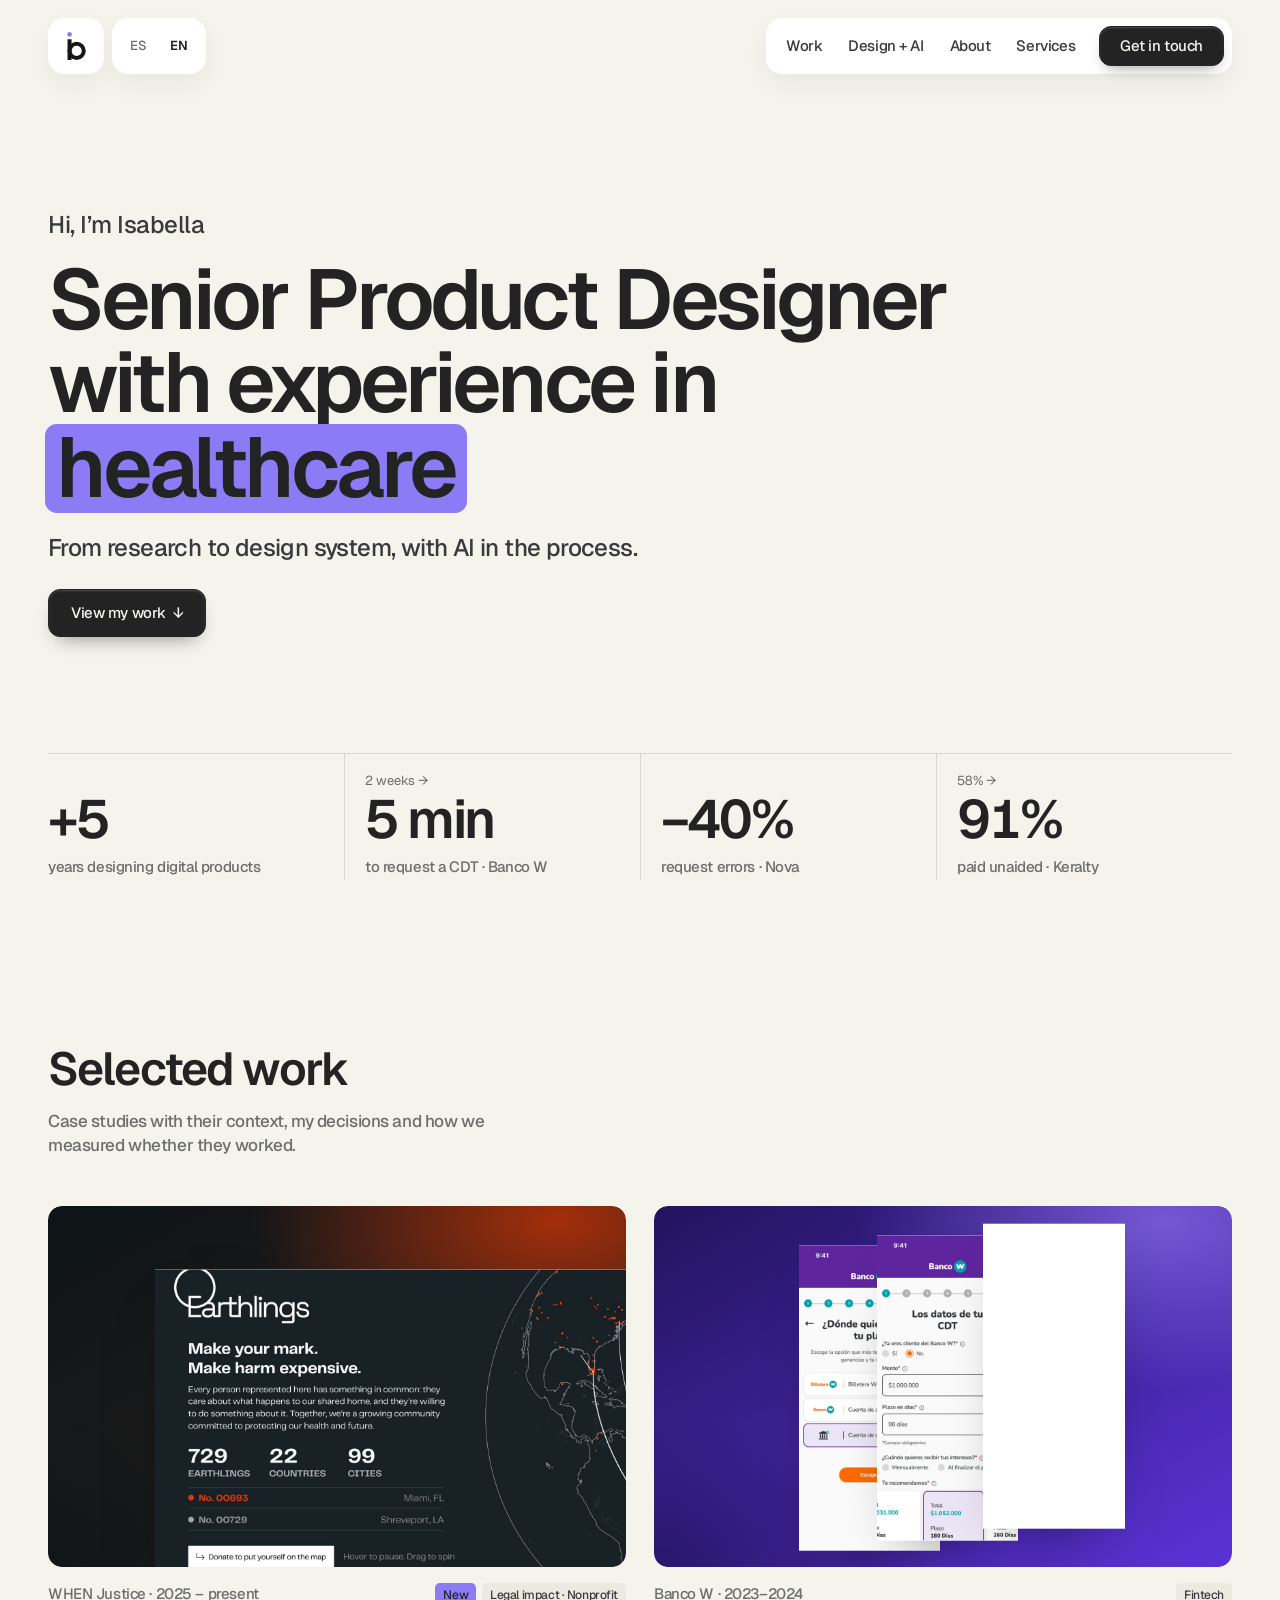
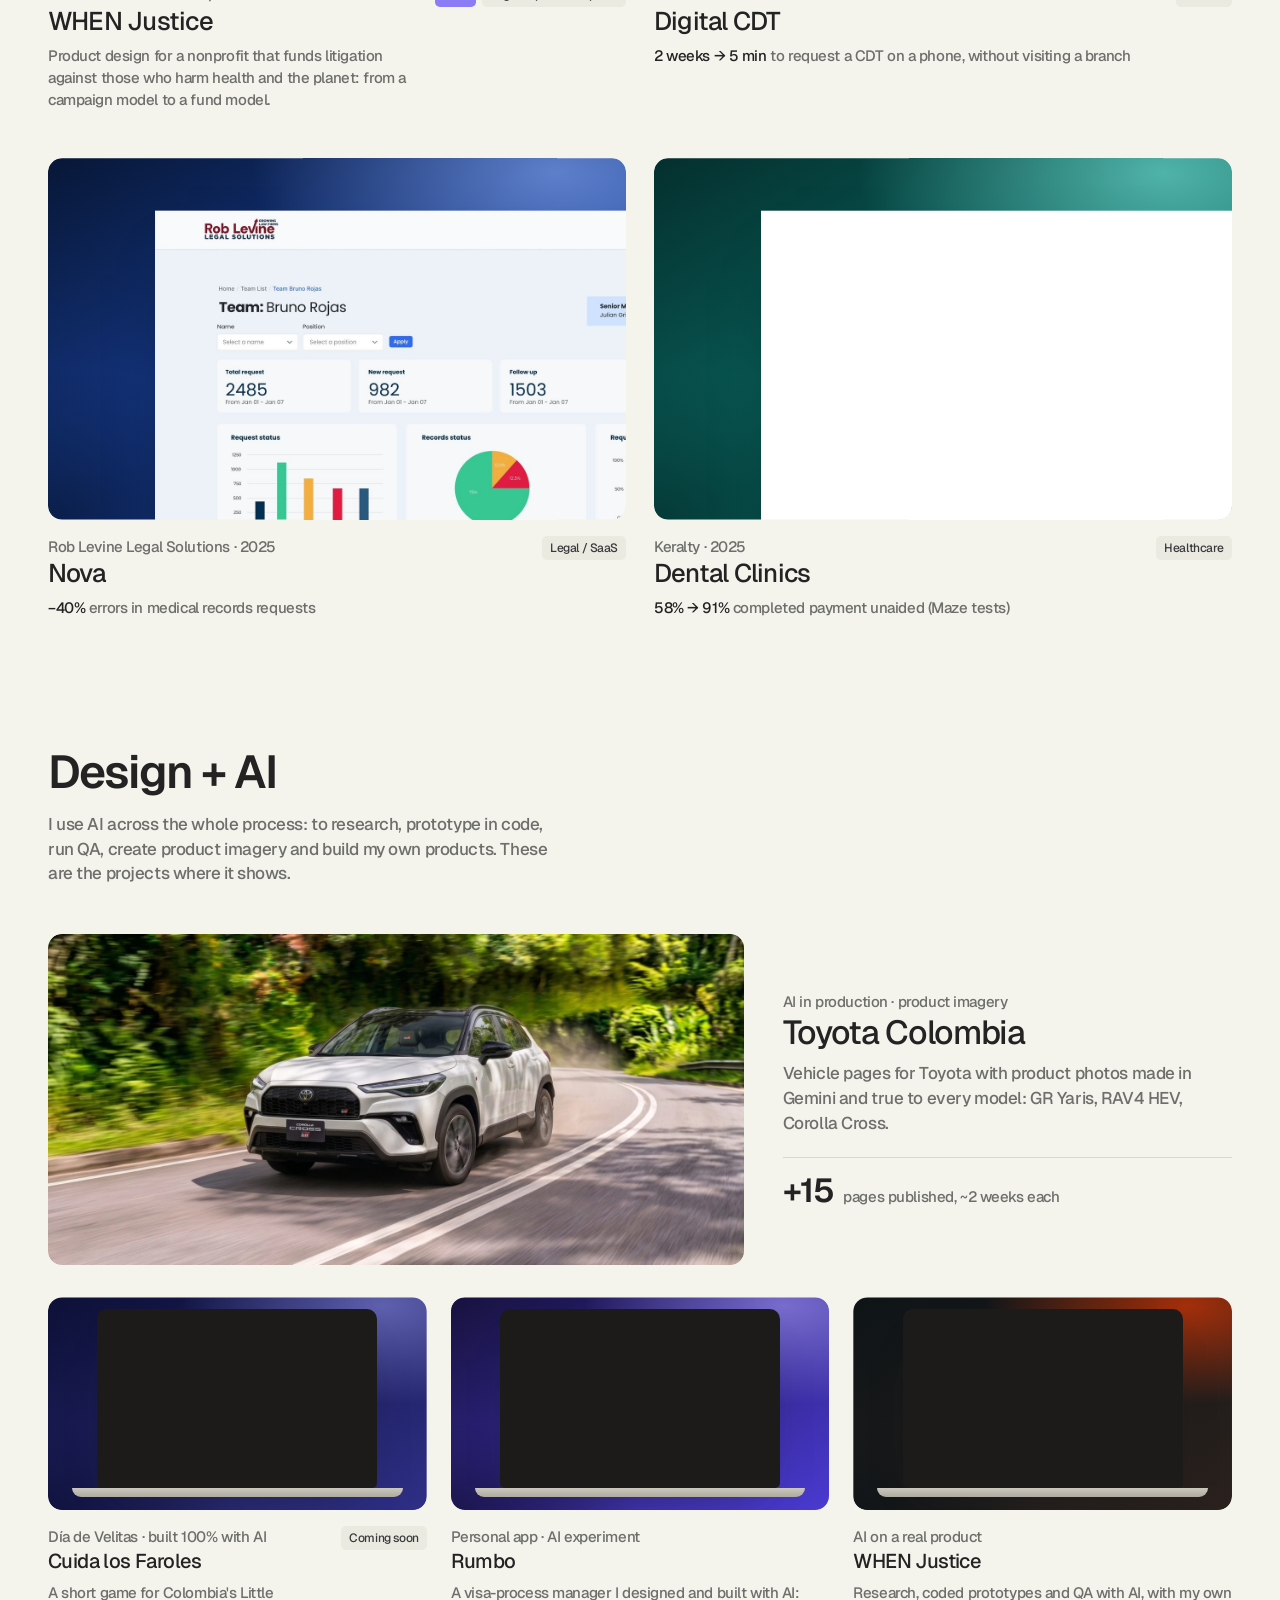
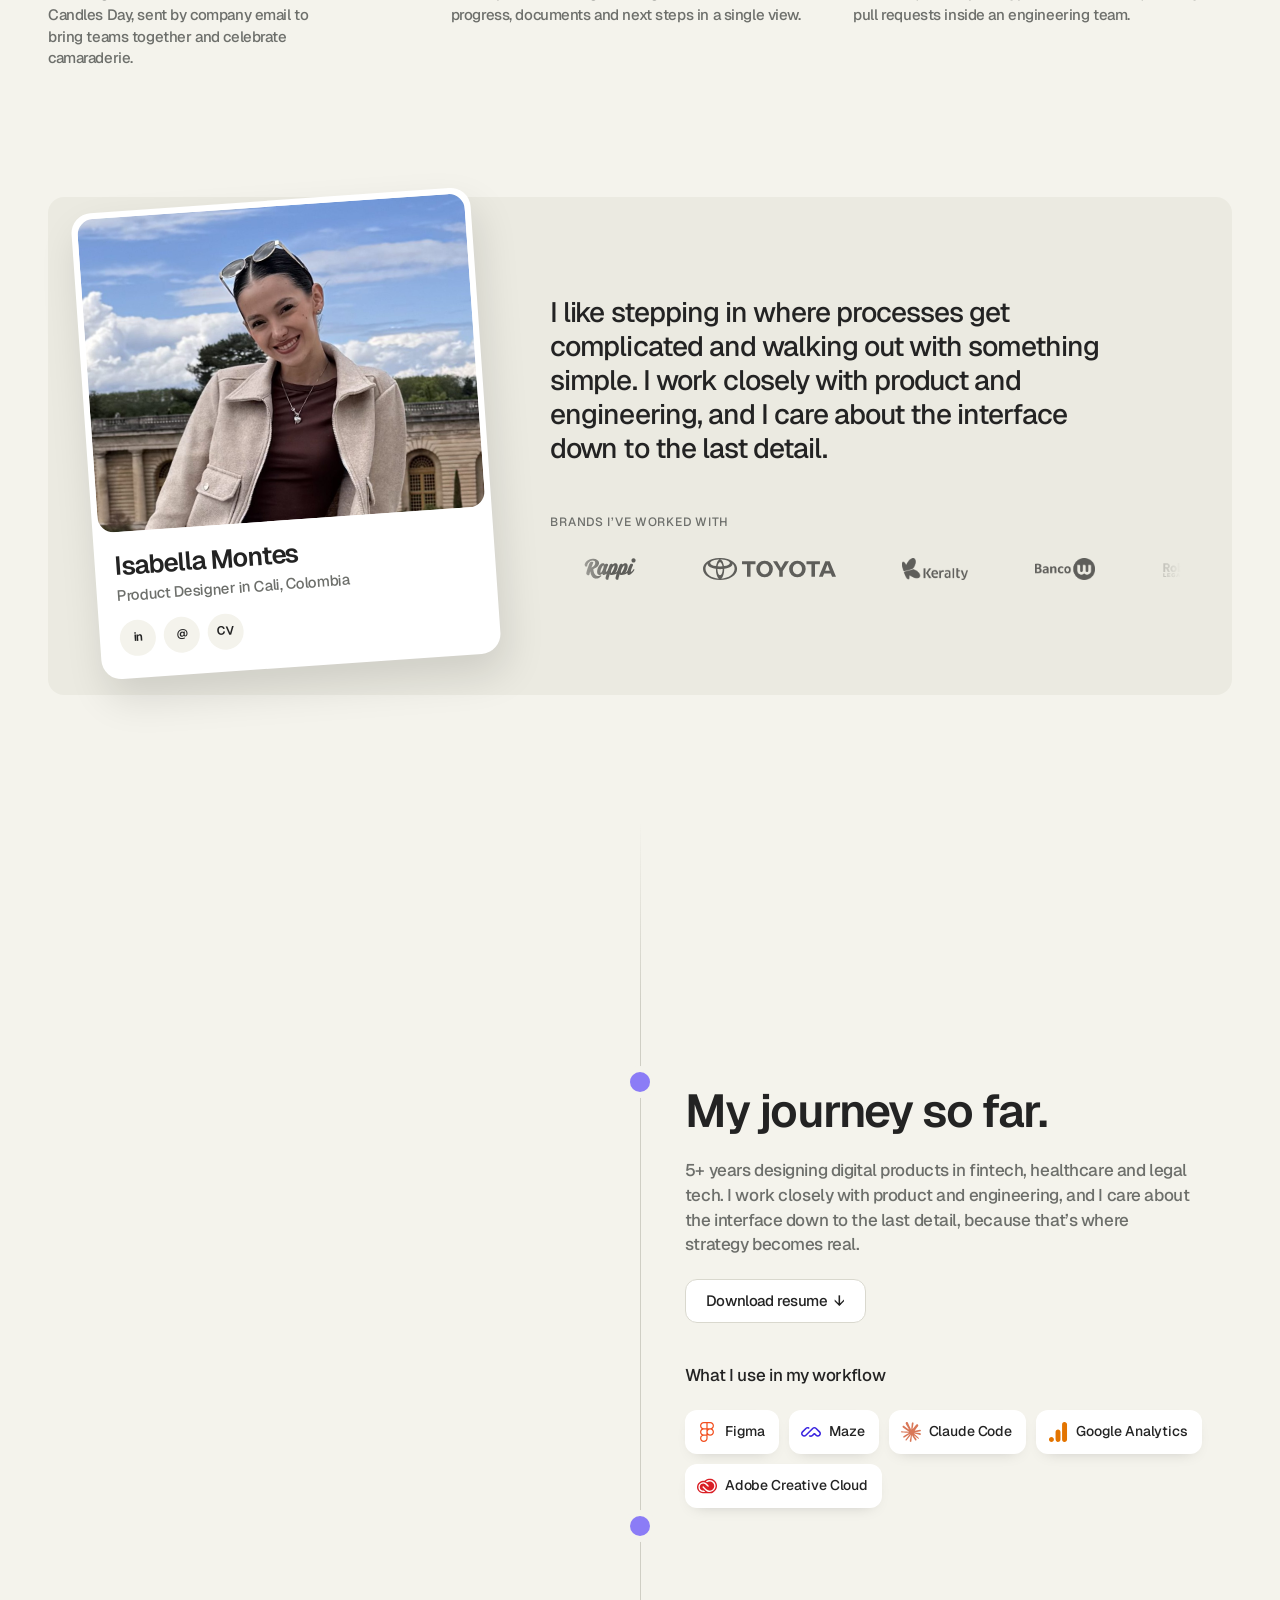
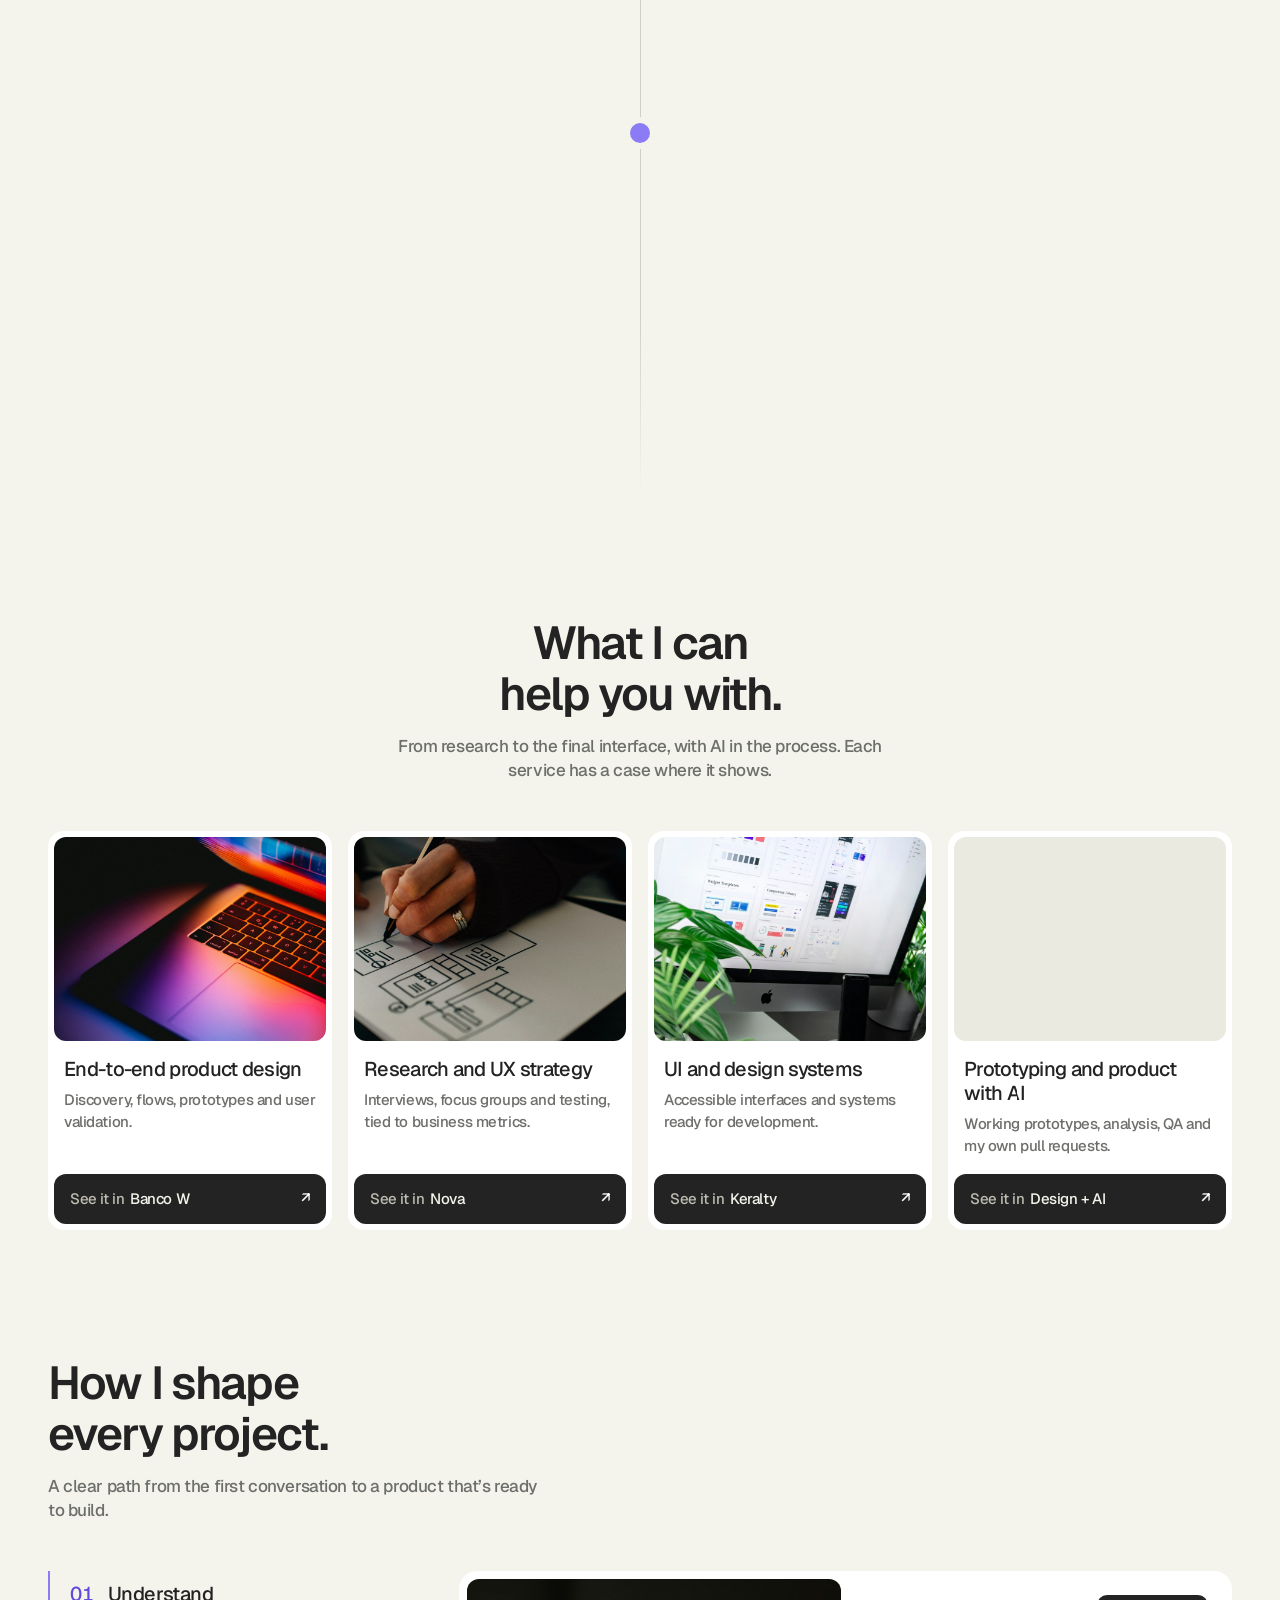
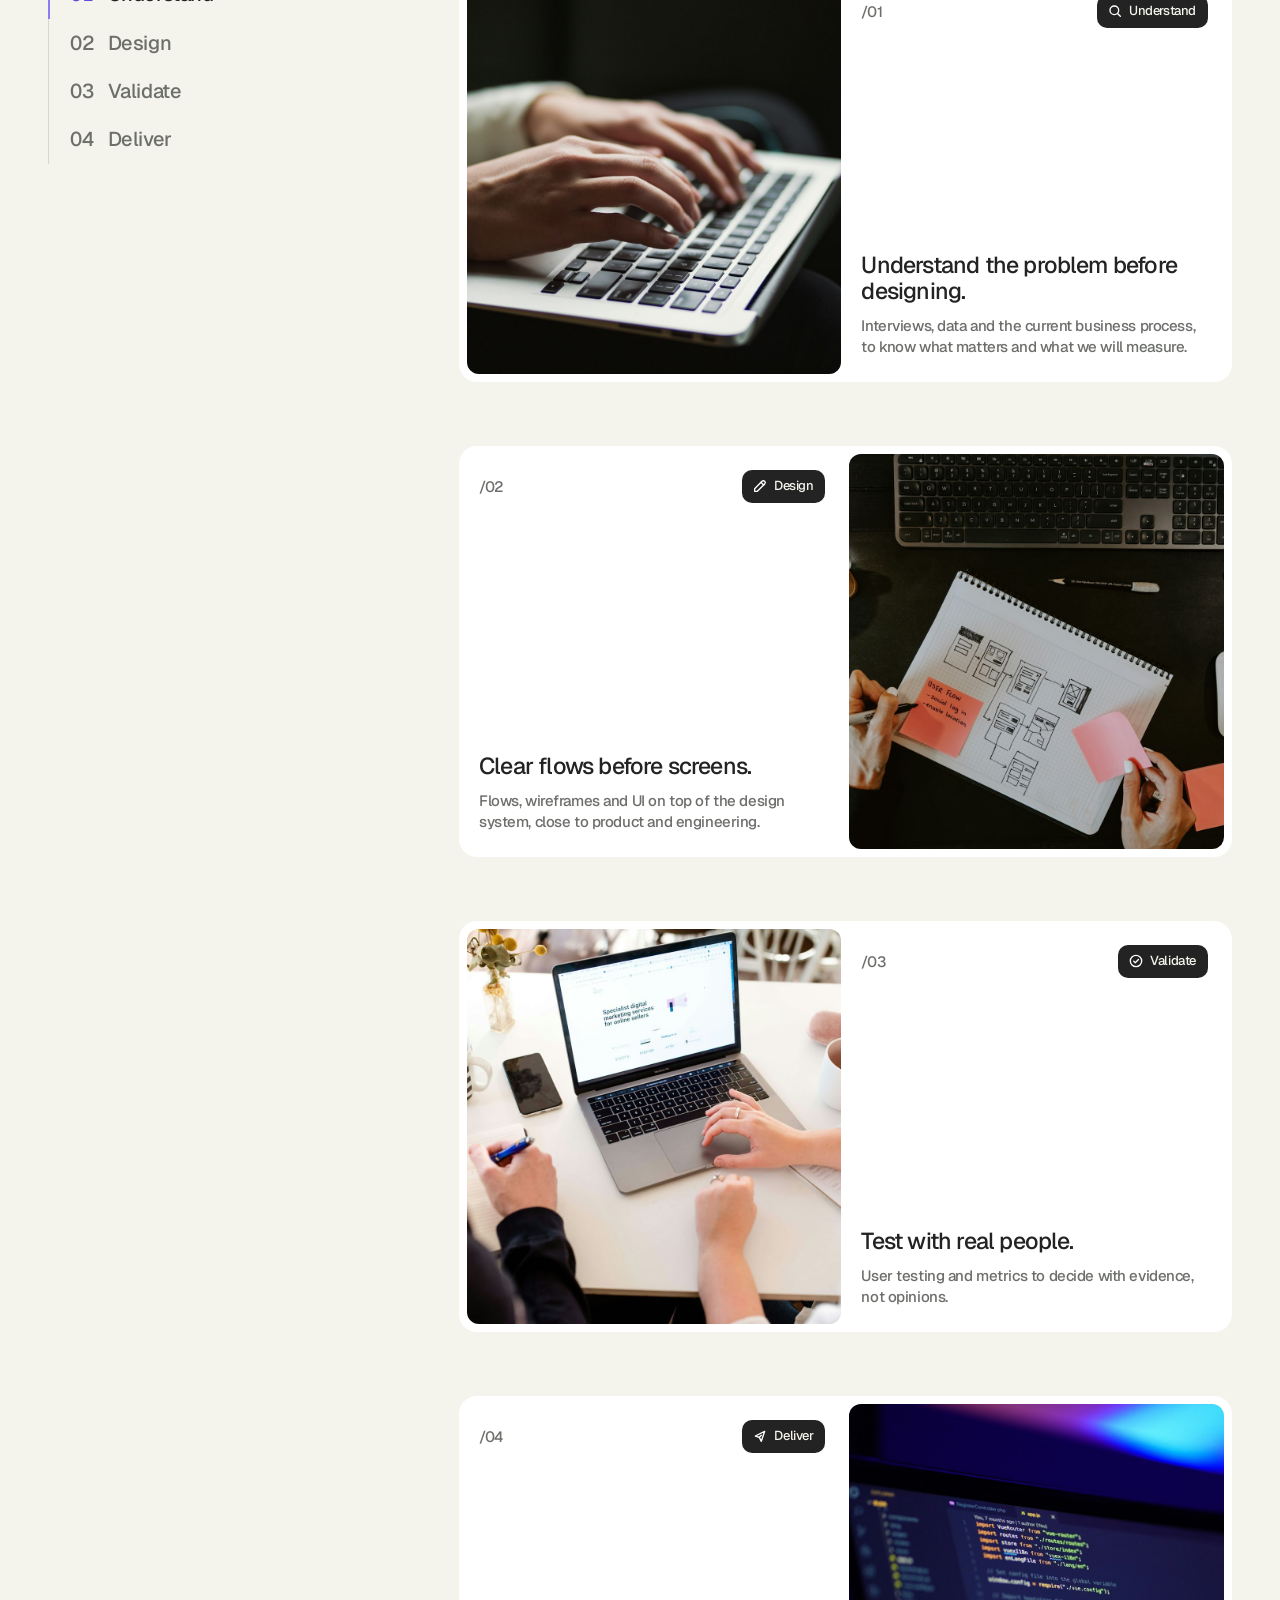
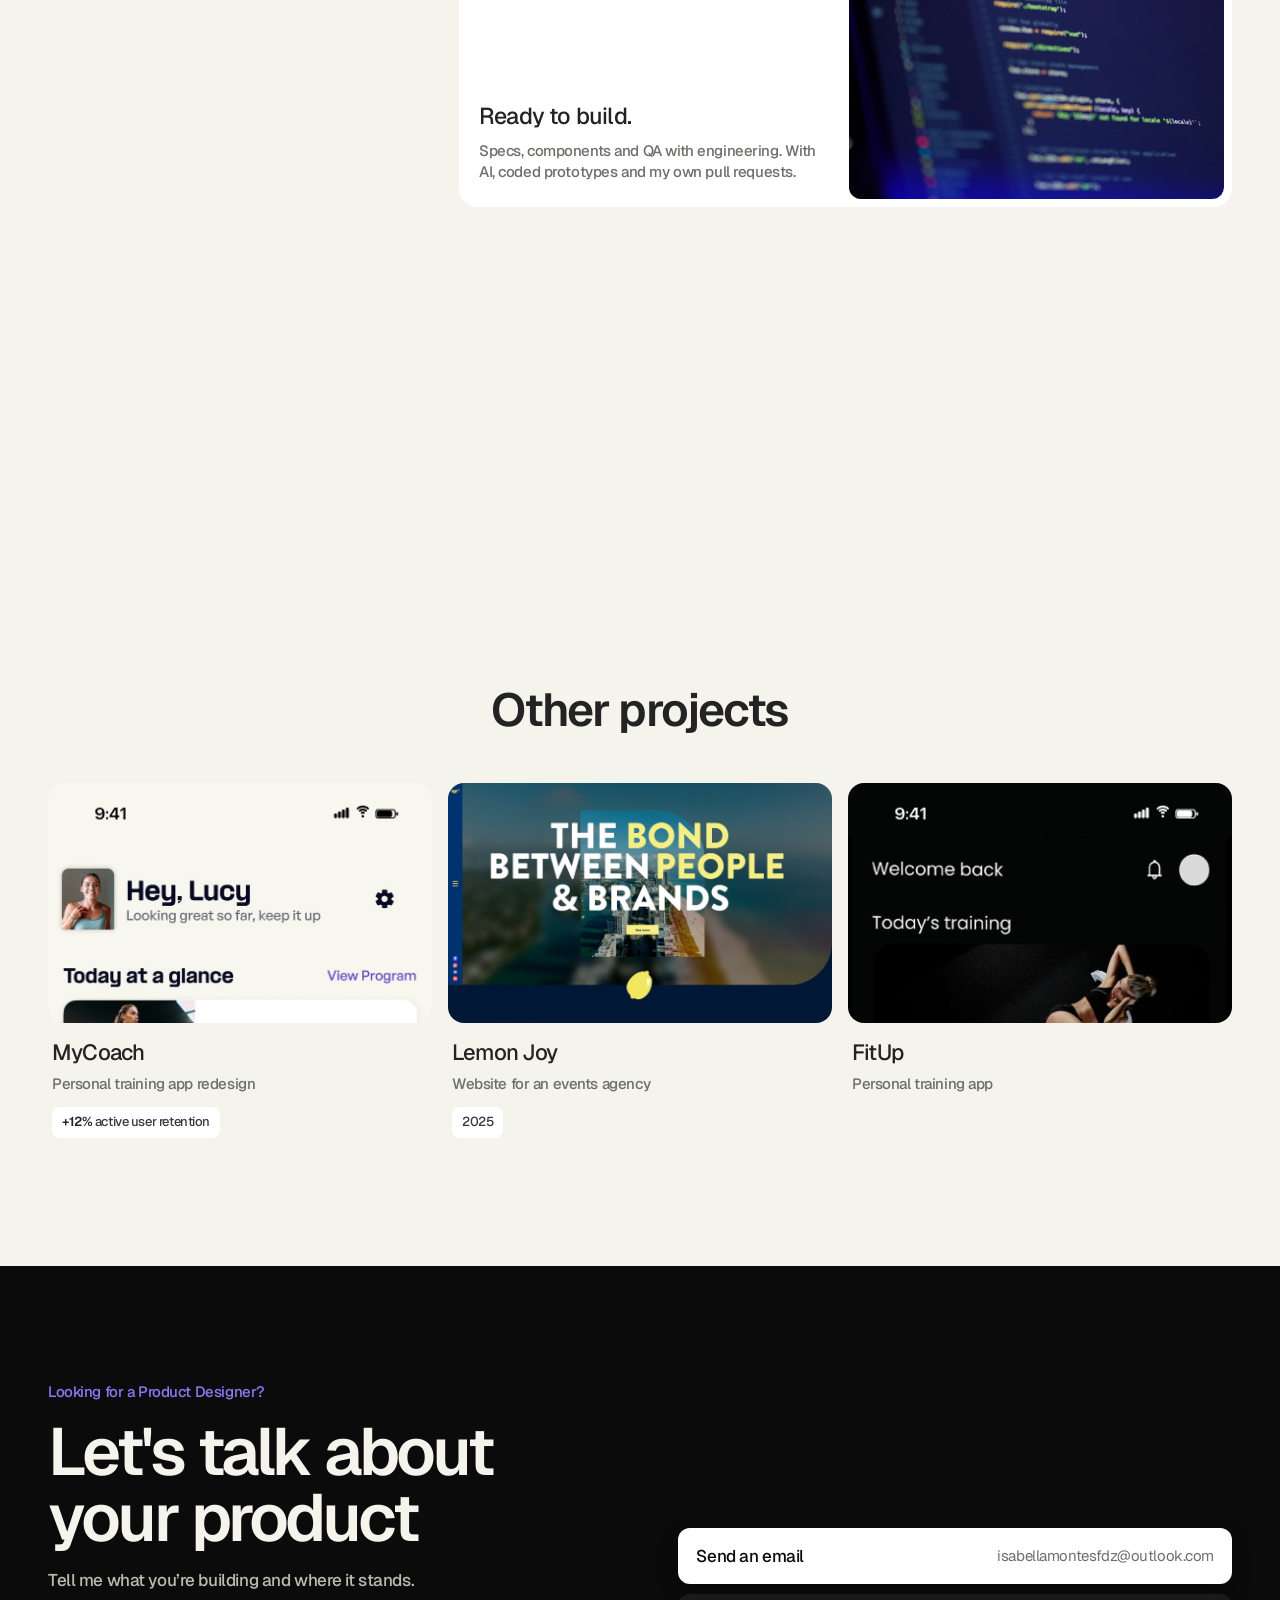
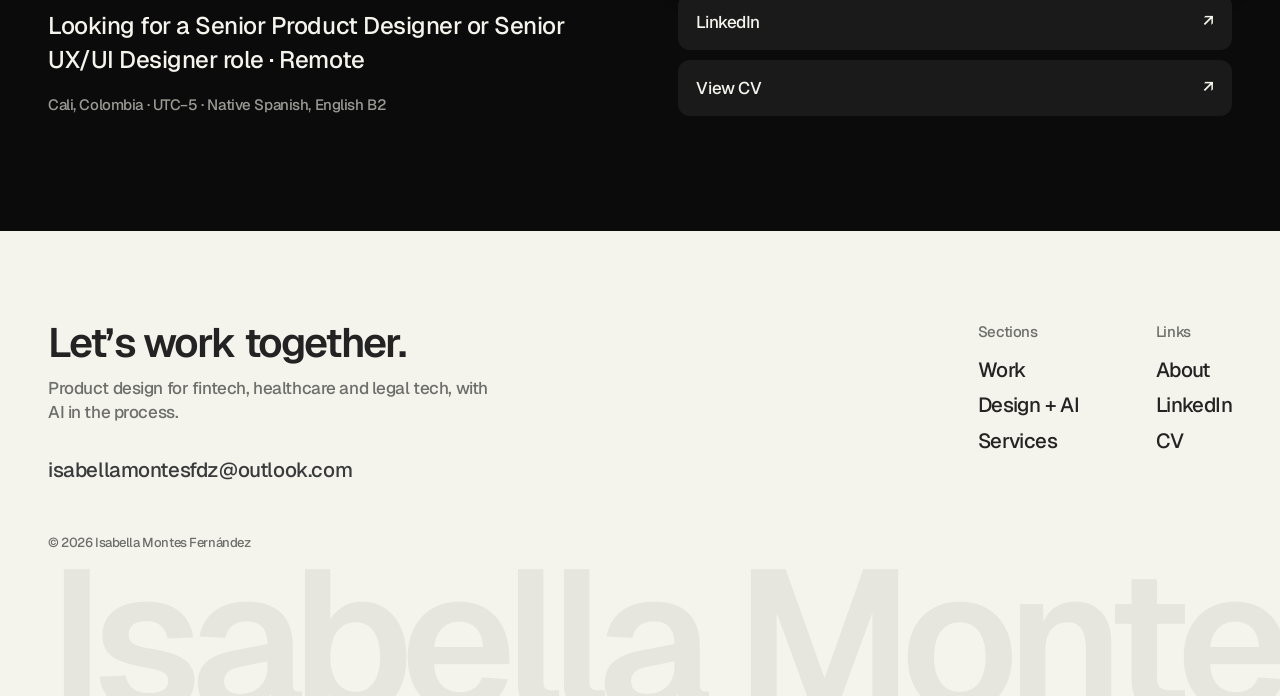
==== commit 40f57eec: "Banco W: cifras precisadas (qué mide cada lado, CSAT de referencia, +20% sin aislar tasas) y fuera '" ====
--- a/index.html
+++ b/index.html
@@ -26,19 +26,20 @@
   <link rel="preconnect" href="https://fonts.googleapis.com">
   <link rel="preconnect" href="https://fonts.gstatic.com" crossorigin>
   <link href="https://fonts.googleapis.com/css2?family=Geist:wght@400;500;600&display=swap" rel="stylesheet">
-  <link rel="stylesheet" href="css/home.css?v=202611248">
+  <link rel="stylesheet" href="css/home.css?v=202611249">
   <script>document.documentElement.classList.add("js")</script>
-  <script src="data/proyectos.js?v=202611248" defer></script>
-  <script src="data/home.js?v=202611248" defer></script>
-  <script src="js/i18n.js?v=202611248" defer></script>
-  <script src="js/render.js?v=202611248" defer></script>
-  <script src="data/ai-lab.js?v=202611248" defer></script>
-  <script src="js/ai-lab.js?v=202611248" defer></script>
-  <script src="js/home-v2.js?v=202611248" defer></script>
-  <script src="js/main.js?v=202611248" defer></script>
-  <script src="js/motion.js?v=202611248" defer></script>
+  <script src="data/proyectos.js?v=202611249" defer></script>
+  <script src="data/home.js?v=202611249" defer></script>
+  <script src="js/i18n.js?v=202611249" defer></script>
+  <script src="js/render.js?v=202611249" defer></script>
+  <script src="data/ai-lab.js?v=202611249" defer></script>
+  <script src="js/ai-lab.js?v=202611249" defer></script>
+  <script src="js/home-v2.js?v=202611249" defer></script>
+  <script src="js/main.js?v=202611249" defer></script>
+  <script src="js/motion.js?v=202611249" defer></script>
 </head>
 <body>
+
 
 
 
@@ -89,7 +90,7 @@
       </li>
       <li>
         <strong><small>2 semanas →</small><span data-count="5 min">5 min</span></strong>
-        <span>para abrir un CDT · Banco W</span>
+        <span>para pedir un CDT · Banco W</span>
       </li>
       <li>
         <strong><span data-count="−40%">−40%</span></strong>
@@ -128,7 +129,7 @@
               <div class="card__text">
                 <p class="card__client">Banco W · 2023–2024</p>
                 <h3 class="card__title">Digital CDT</h3>
-                <p class="card__metric"><strong>2 semanas → 5 min</strong> para abrir un CDT, sin pisar una oficina</p>
+                <p class="card__metric"><strong>2 semanas → 5 min</strong> para pedir un CDT desde el celular, sin ir a una oficina</p>
               </div>
               <ul class="tags"><li>Fintech</li></ul>
             </div>
@@ -262,7 +263,7 @@
       <li class="journey__item">
         <article class="jcard">
           <header class="jcard__head"><h3 class="jcard__role">UX/UI Designer</h3><span class="jcard__org">Banco W</span></header>
-          <p class="jcard__desc">El primer producto 100% digital del banco: abrir un CDT pasó de dos semanas a cinco minutos.</p>
+          <p class="jcard__desc">El primer producto 100% digital del banco: pedir un CDT pasó de hasta dos semanas en oficina a cinco minutos desde el celular.</p>
           
           <p class="jcard__foot"><span class="jcard__years">2023 – 2024</span><span class="jcard__type">Empleo directo</span></p>
         </article>
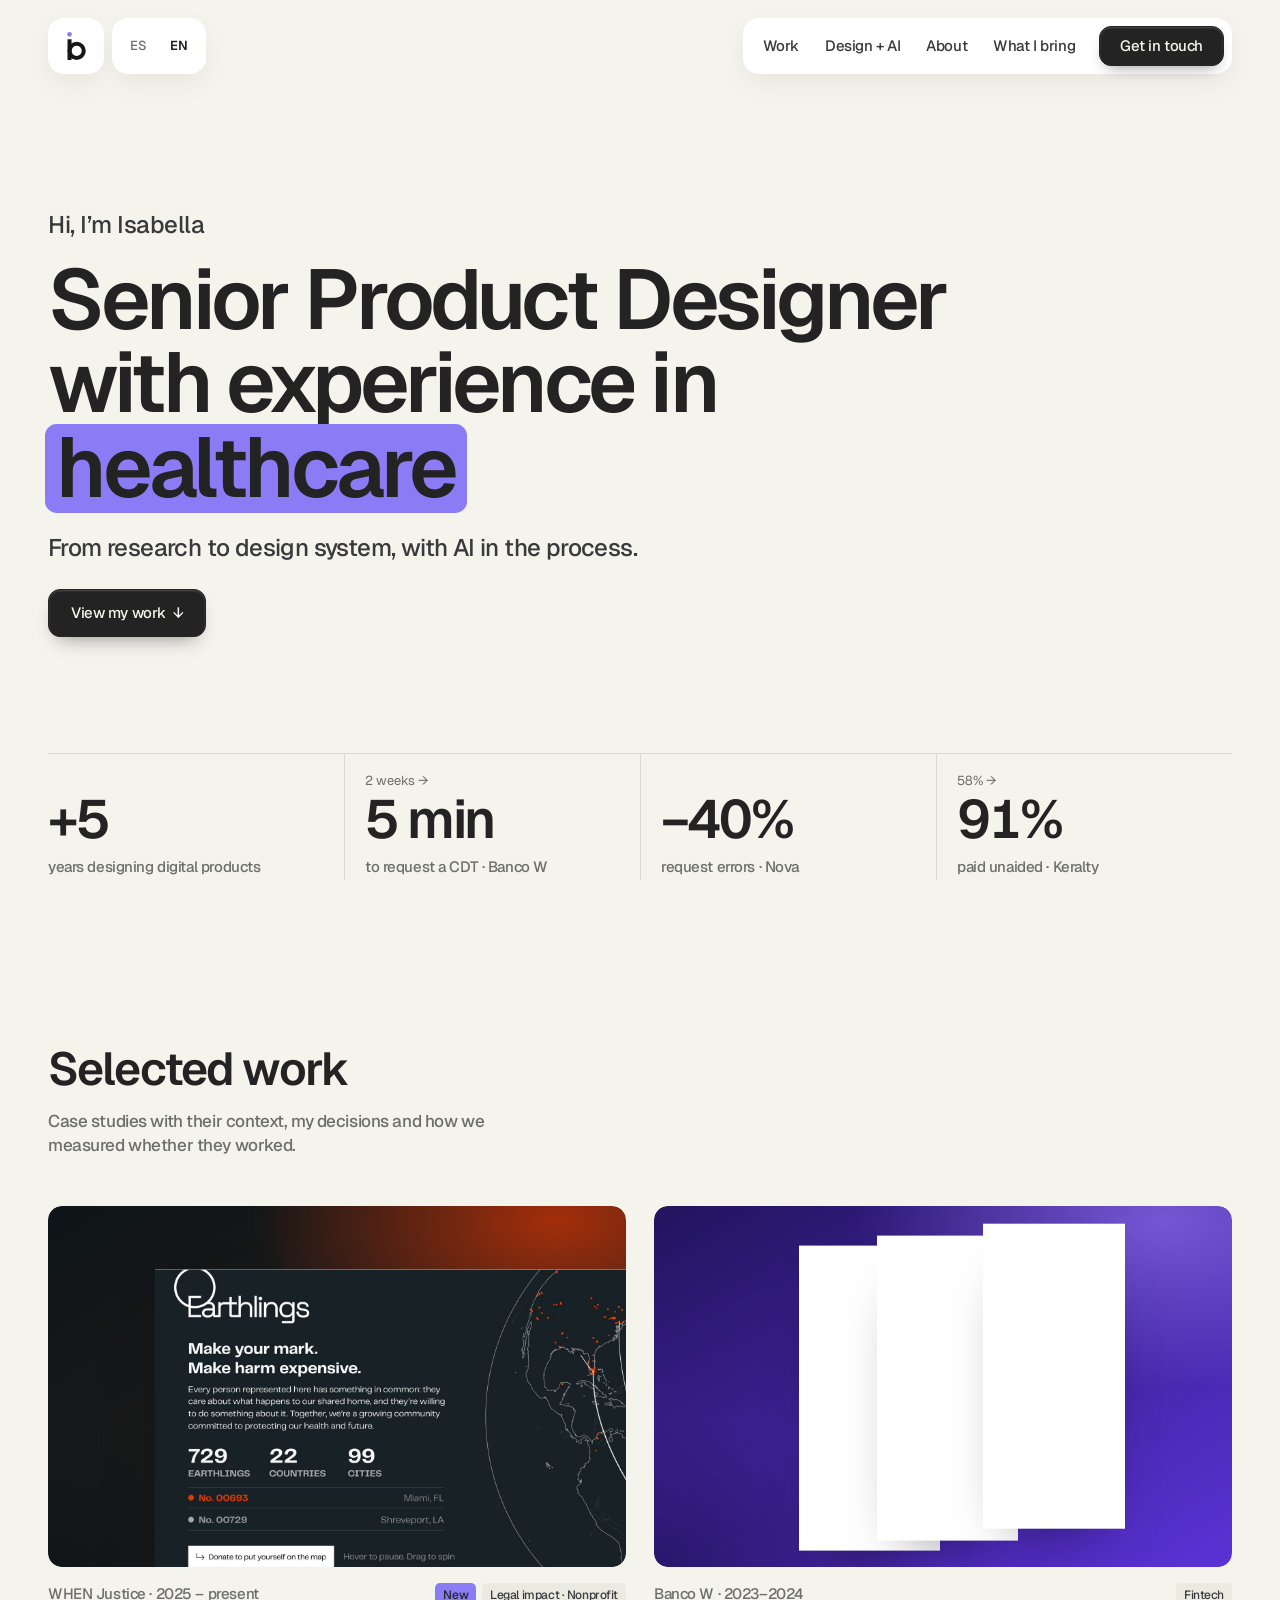
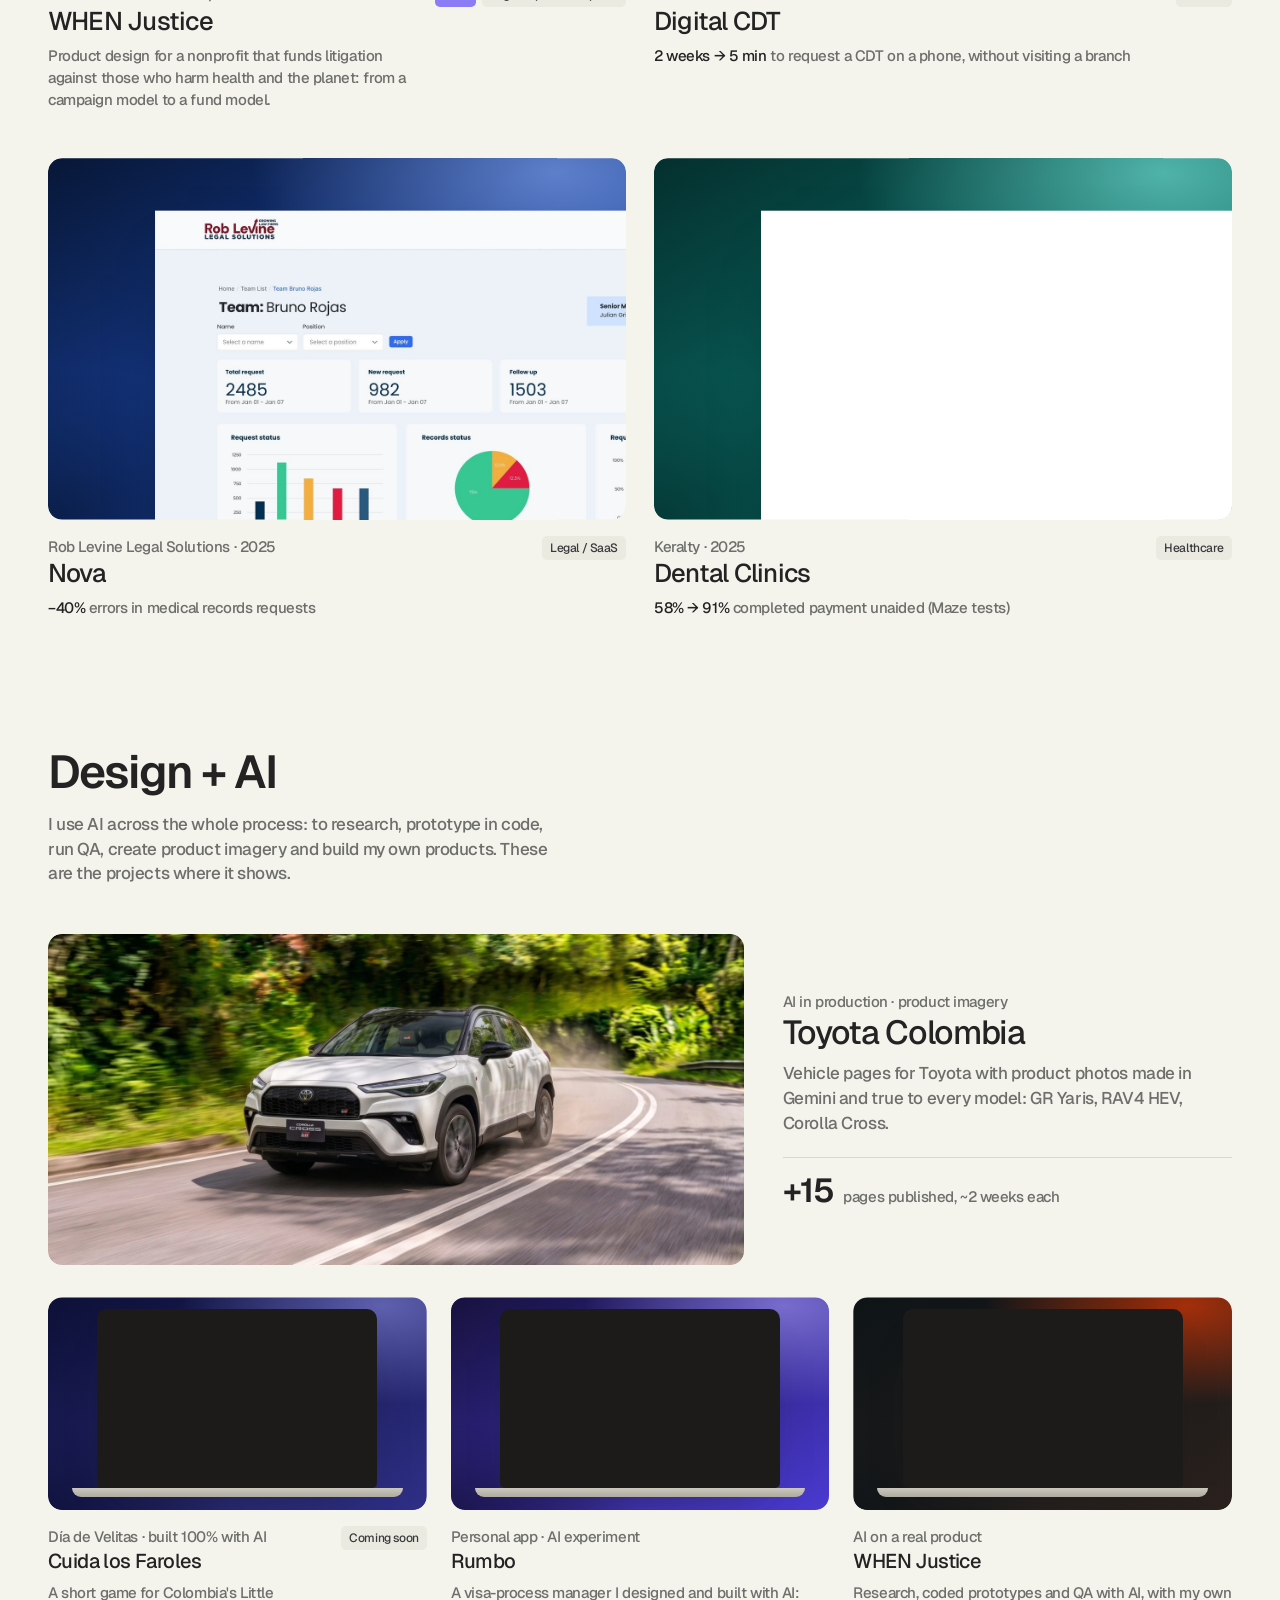
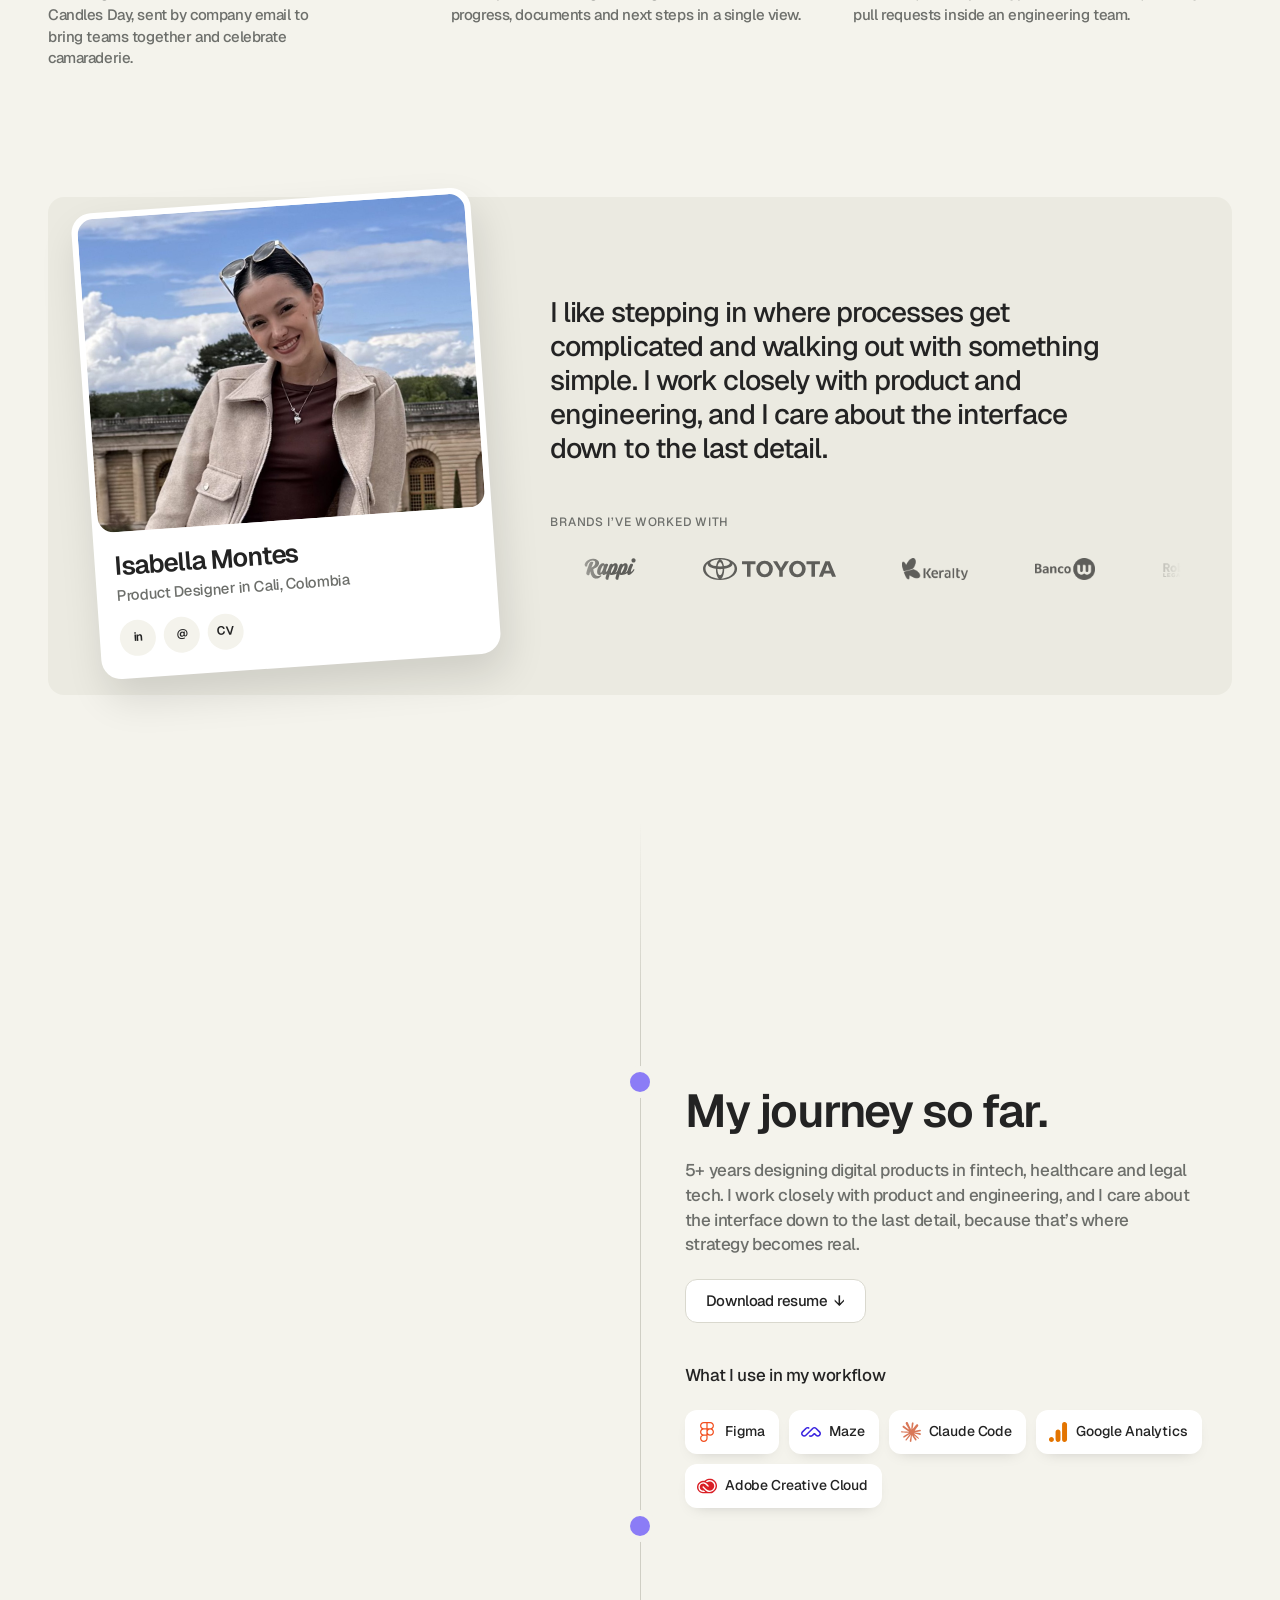
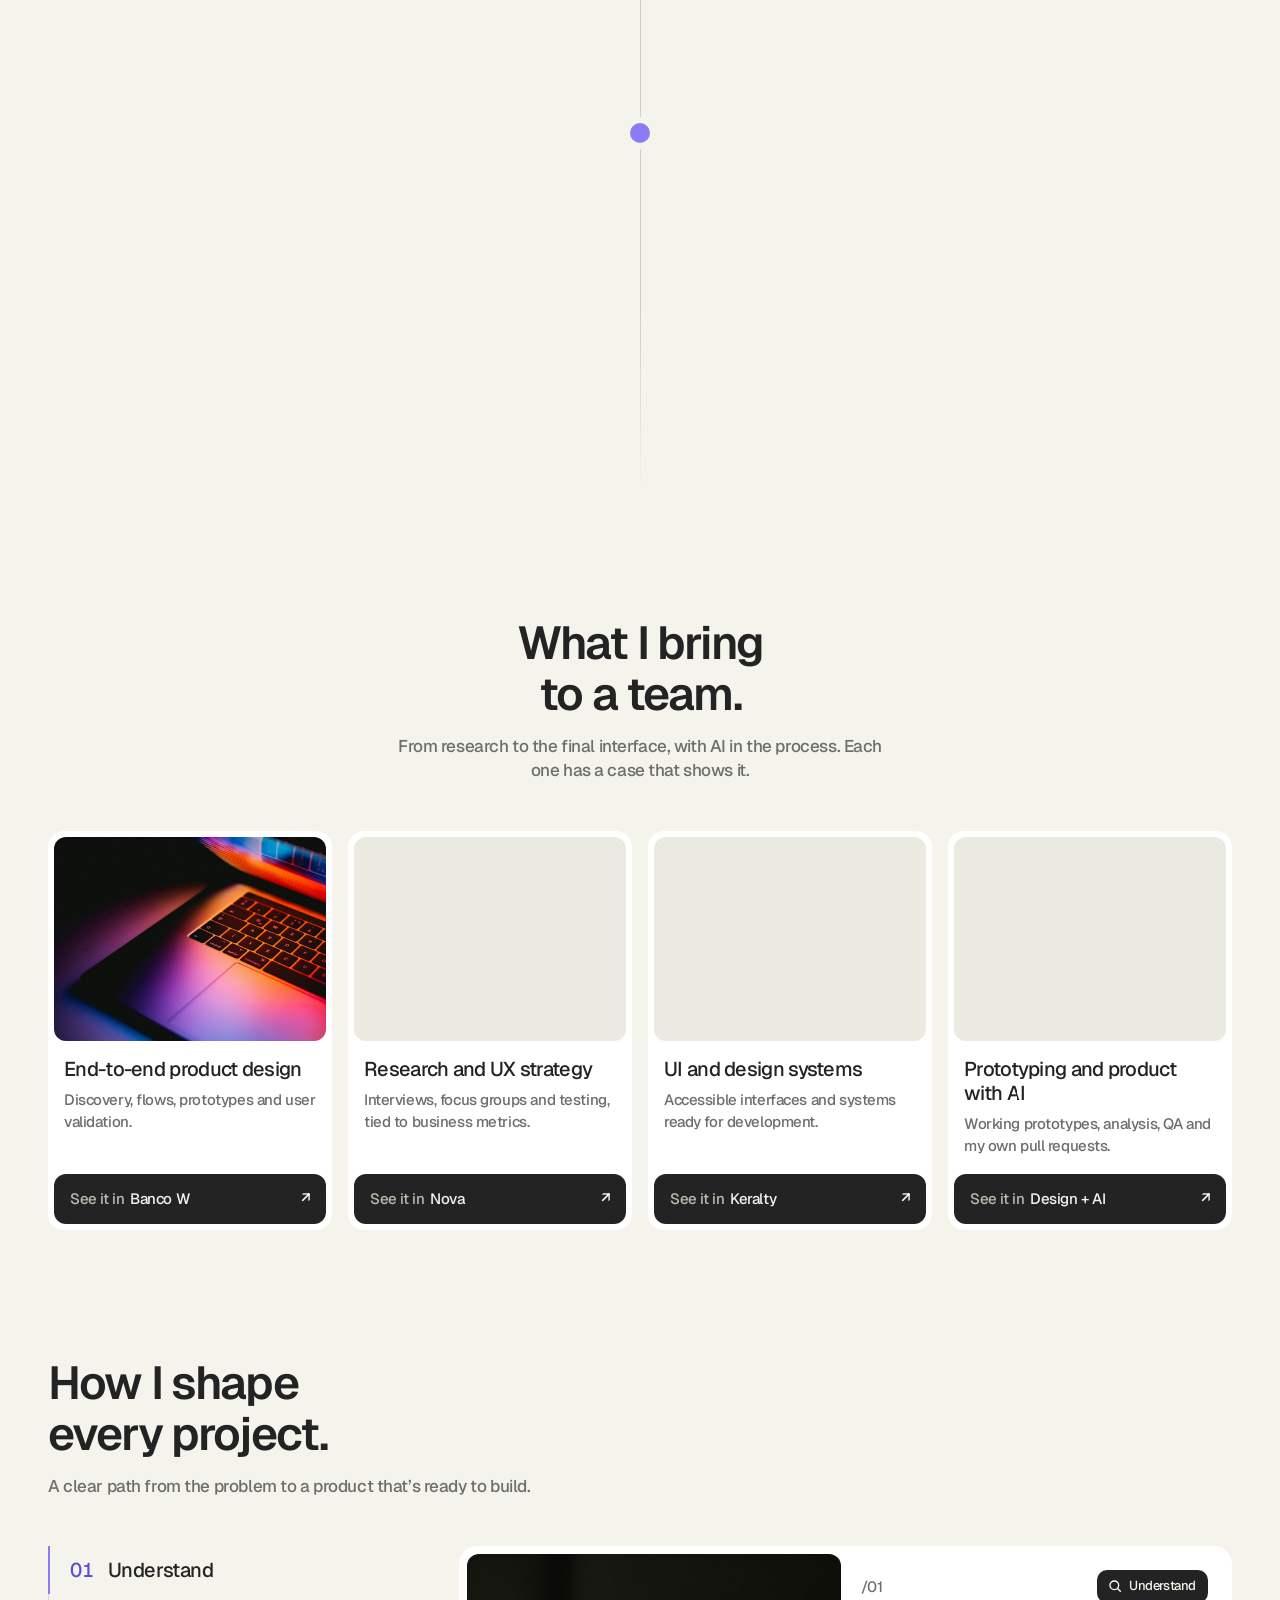
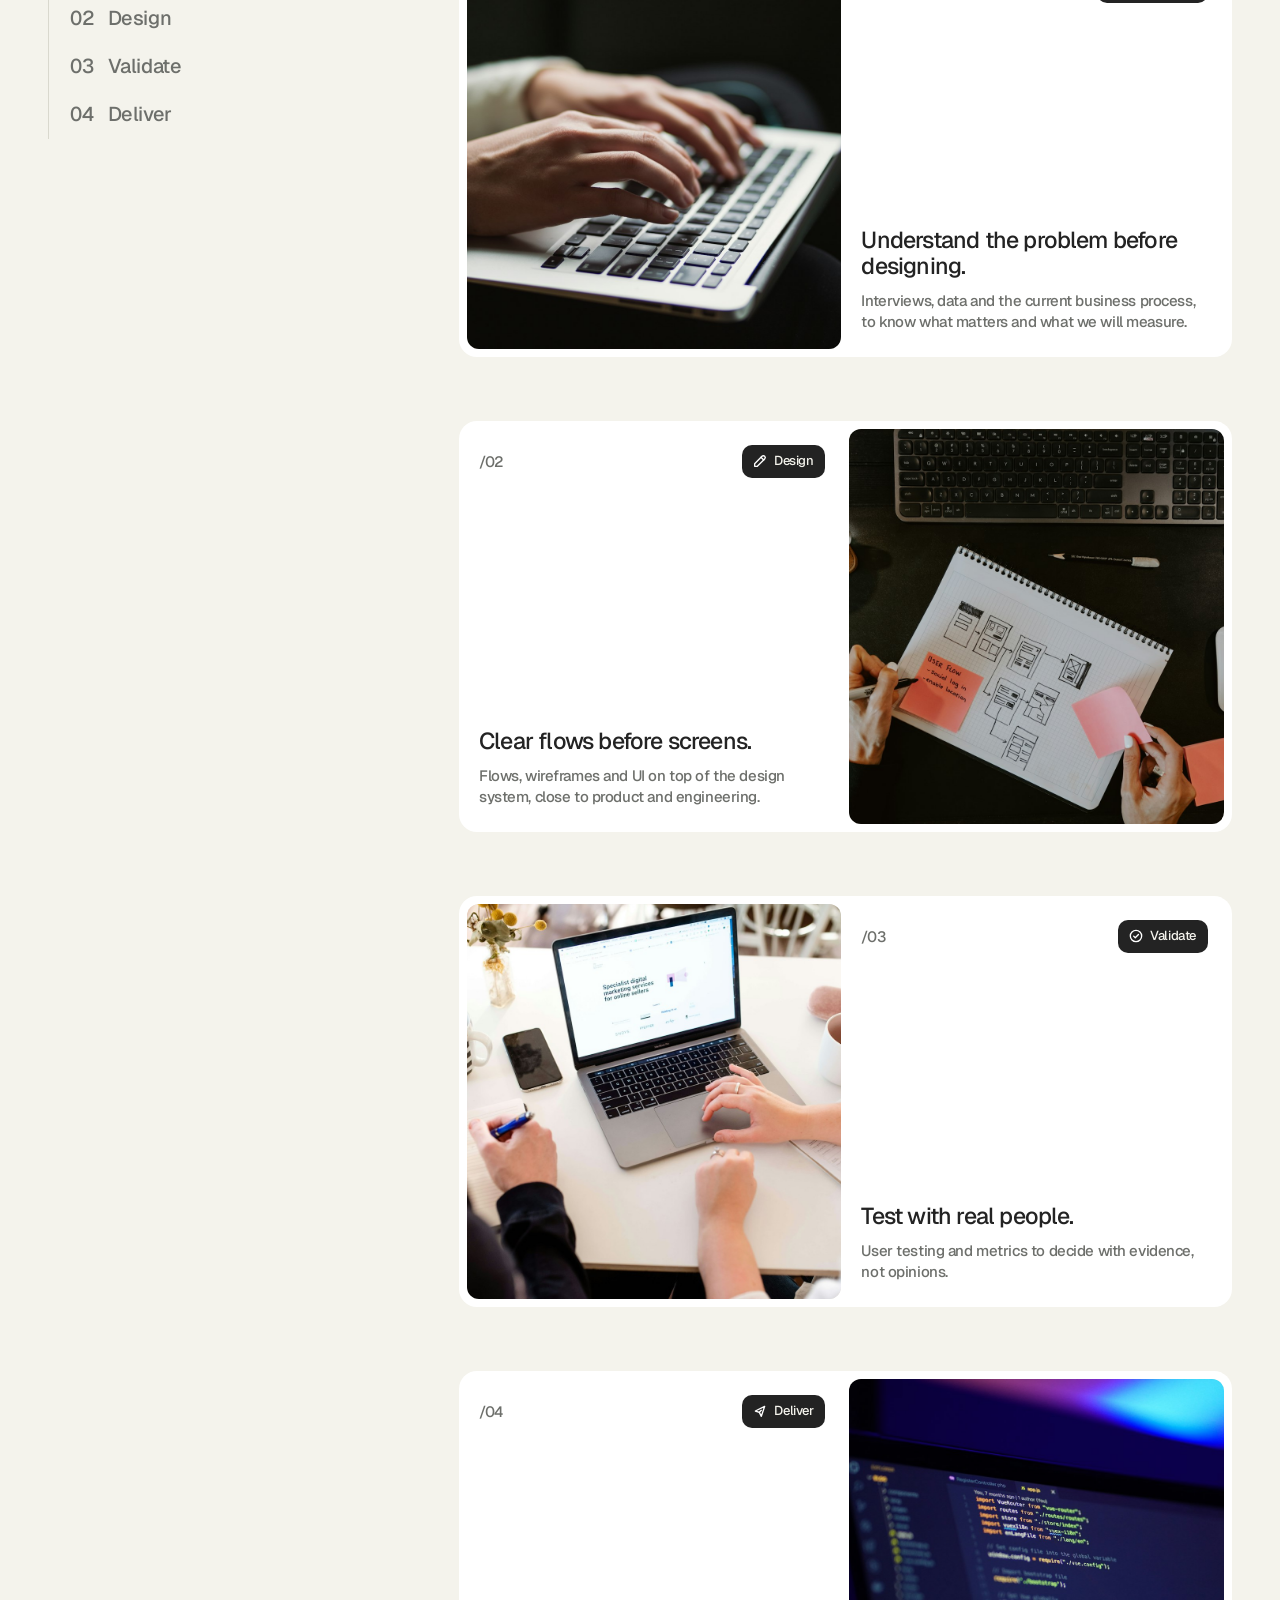
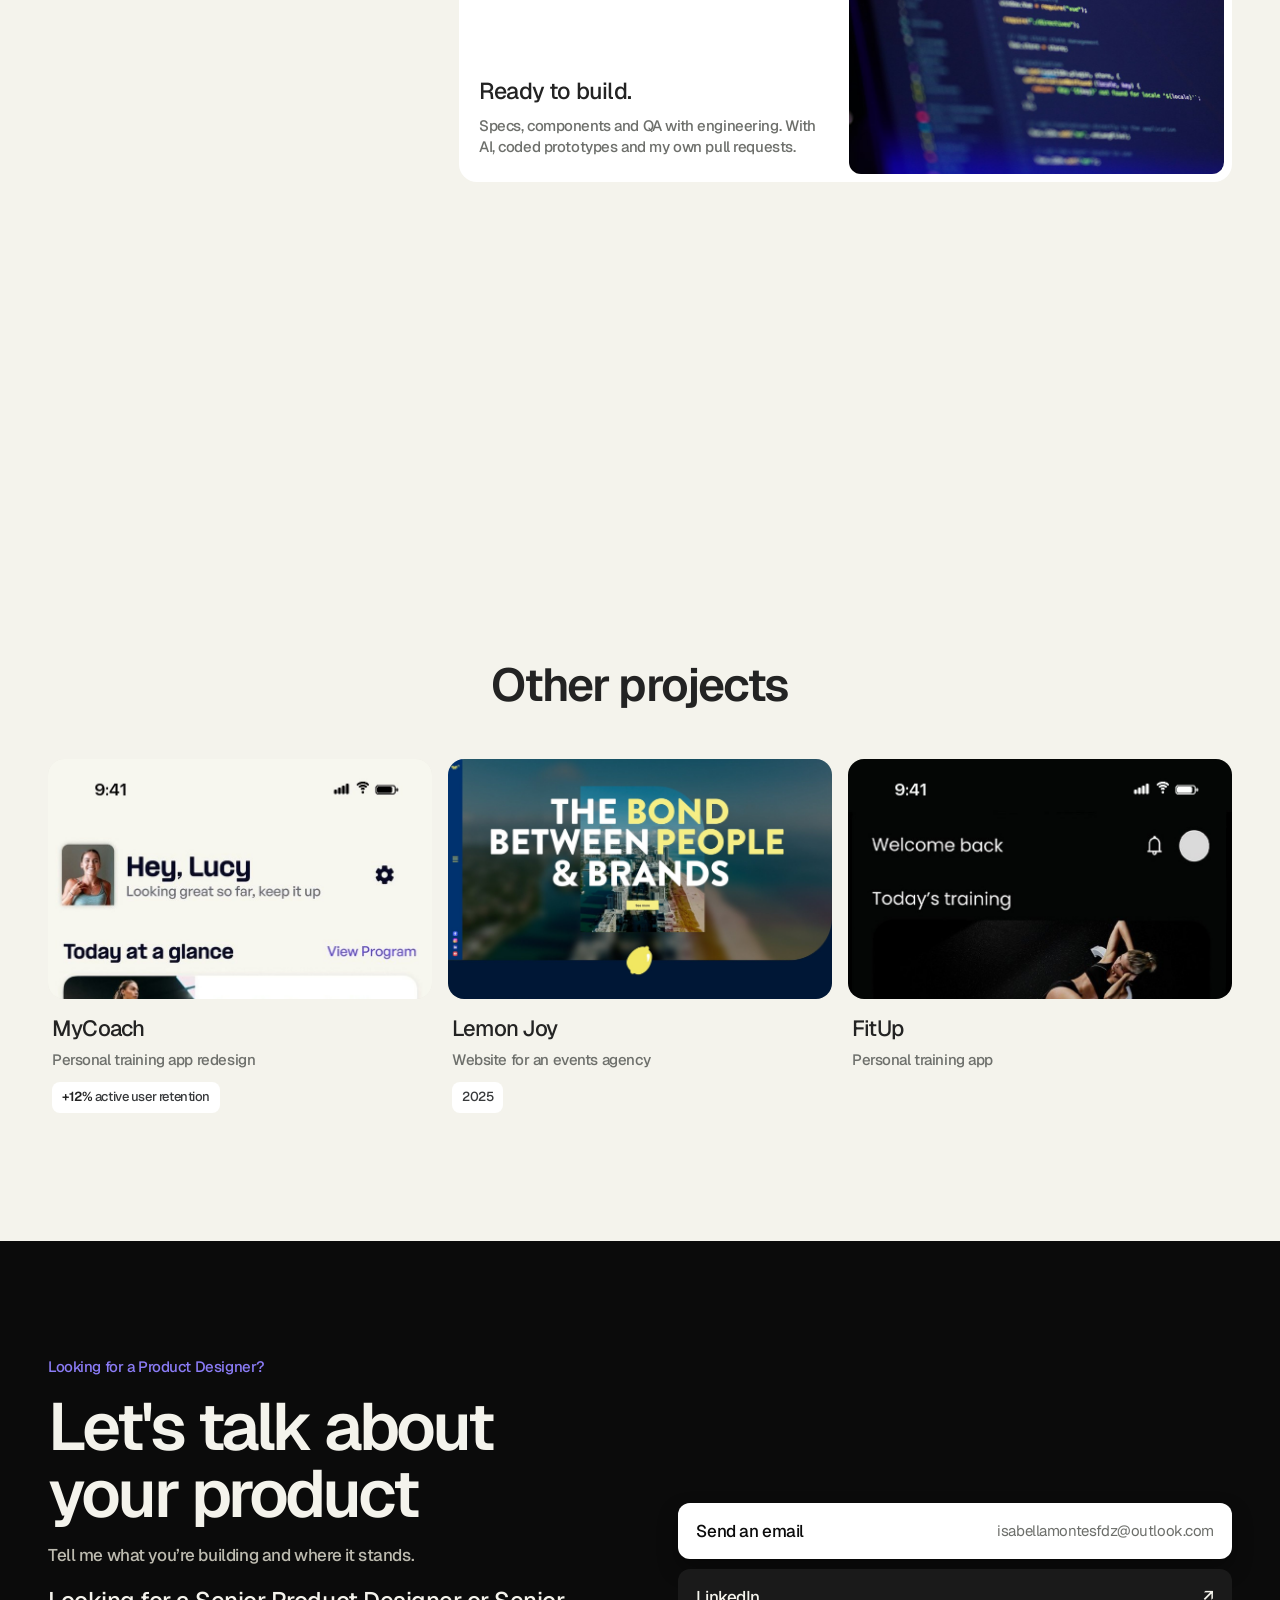
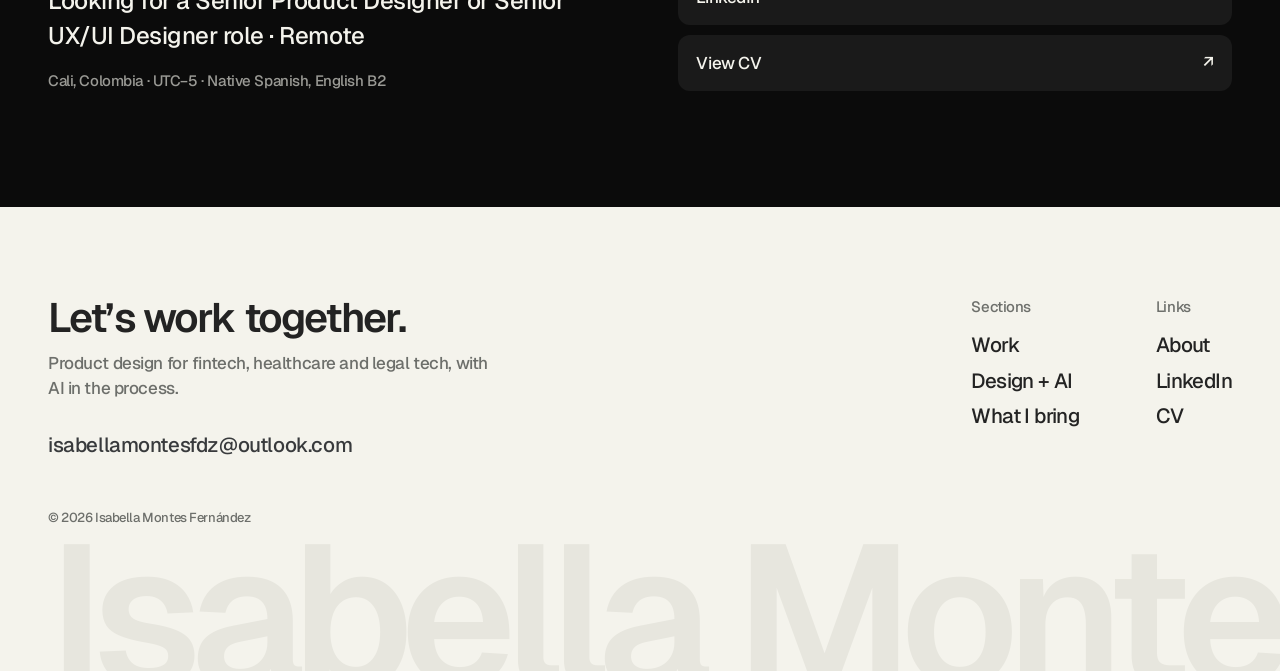
==== commit d0054124: "Servicios pasa a 'Qué aporto': tono de equipo, no de freelance Co-Authored-By: Claude Opus 5.5 <nore" ====
--- a/index.html
+++ b/index.html
@@ -26,19 +26,20 @@
   <link rel="preconnect" href="https://fonts.googleapis.com">
   <link rel="preconnect" href="https://fonts.gstatic.com" crossorigin>
   <link href="https://fonts.googleapis.com/css2?family=Geist:wght@400;500;600&display=swap" rel="stylesheet">
-  <link rel="stylesheet" href="css/home.css?v=202611249">
+  <link rel="stylesheet" href="css/home.css?v=202611250">
   <script>document.documentElement.classList.add("js")</script>
-  <script src="data/proyectos.js?v=202611249" defer></script>
-  <script src="data/home.js?v=202611249" defer></script>
-  <script src="js/i18n.js?v=202611249" defer></script>
-  <script src="js/render.js?v=202611249" defer></script>
-  <script src="data/ai-lab.js?v=202611249" defer></script>
-  <script src="js/ai-lab.js?v=202611249" defer></script>
-  <script src="js/home-v2.js?v=202611249" defer></script>
-  <script src="js/main.js?v=202611249" defer></script>
-  <script src="js/motion.js?v=202611249" defer></script>
+  <script src="data/proyectos.js?v=202611250" defer></script>
+  <script src="data/home.js?v=202611250" defer></script>
+  <script src="js/i18n.js?v=202611250" defer></script>
+  <script src="js/render.js?v=202611250" defer></script>
+  <script src="data/ai-lab.js?v=202611250" defer></script>
+  <script src="js/ai-lab.js?v=202611250" defer></script>
+  <script src="js/home-v2.js?v=202611250" defer></script>
+  <script src="js/main.js?v=202611250" defer></script>
+  <script src="js/motion.js?v=202611250" defer></script>
 </head>
 <body>
+
 
 
 
@@ -68,7 +69,7 @@
         <a href="#trabajo" data-i18n="nav.work">Trabajo</a>
         <a href="#ia" data-i18n="nav2.ai">Diseño + IA</a>
         <a href="#sobre-mi" data-i18n="nav.about">Sobre mí</a>
-        <a href="#servicios" data-i18n="nav2.svc">Servicios</a>
+        <a href="#aporte" data-i18n="nav2.svc">Qué aporto</a>
       </nav>
       <a href="#contacto" class="btn btn--dark top__cta" data-i18n="nav2.cta">Escríbeme</a>
     </div>
@@ -286,10 +287,10 @@
     </section>
 
     <!-- SERVICIOS (Folira): cuatro tarjetas; la activa se abre -->
-    <section class="svc wrap" id="servicios" aria-labelledby="svc-title">
+    <section class="svc wrap" id="aporte" aria-labelledby="svc-title">
       <header class="sec-head sec-head--center">
-        <h2 class="sec-title" id="svc-title" data-words="" data-i18n-html="svc.title">En qué te puedo ayudar.</h2>
-        <p class="sec-intro" data-reveal="" data-i18n="svc.intro">Del research a la interfaz final, con IA en el proceso. Cada servicio tiene un caso donde se ve.</p>
+        <h2 class="sec-title" id="svc-title" data-words="" data-i18n-html="svc.title">Lo que aporto a un equipo.</h2>
+        <p class="sec-intro" data-reveal="" data-i18n="svc.intro">Del research a la interfaz final, con IA en el proceso. Cada punto tiene un caso donde se ve.</p>
       </header>
       <ul class="svc__list" data-svc="">
         <li class="svc__item" data-reveal="" style="--d:0ms">
@@ -330,7 +331,7 @@
     <section class="proc wrap" id="proceso" aria-labelledby="proc-title">
       <header class="sec-head">
         <h2 class="sec-title" id="proc-title" data-words="" data-i18n-html="proc.title">Cómo doy forma a cada proyecto.</h2>
-        <p class="sec-intro" data-reveal="" data-i18n="proc.intro">Un camino claro desde la primera conversación hasta un producto listo para construir.</p>
+        <p class="sec-intro" data-reveal="" data-i18n="proc.intro">Un camino claro desde el problema hasta un producto listo para construir.</p>
       </header>
       <div class="proc__body">
         <nav class="proc__nav" aria-labelledby="proc-title"><ol class="proc__menu" data-proc-menu=""><li><a href="#paso-1" aria-current="step"><span>01</span>Entender</a></li><li><a href="#paso-2"><span>02</span>Diseñar</a></li><li><a href="#paso-3"><span>03</span>Validar</a></li><li><a href="#paso-4"><span>04</span>Entregar</a></li></ol></nav>
@@ -429,7 +430,7 @@
         <p id="ft-main" data-i18n="ft.main">Secciones</p>
         <a href="#trabajo" data-i18n="nav.work">Trabajo</a>
         <a href="#ia" data-i18n="nav2.ai">Diseño + IA</a>
-        <a href="#servicios" data-i18n="nav2.svc">Servicios</a>
+        <a href="#aporte" data-i18n="nav2.svc">Qué aporto</a>
       </nav>
       <nav class="foot2__col" aria-labelledby="ft-links">
         <p id="ft-links" data-i18n="ft.links">Enlaces</p>
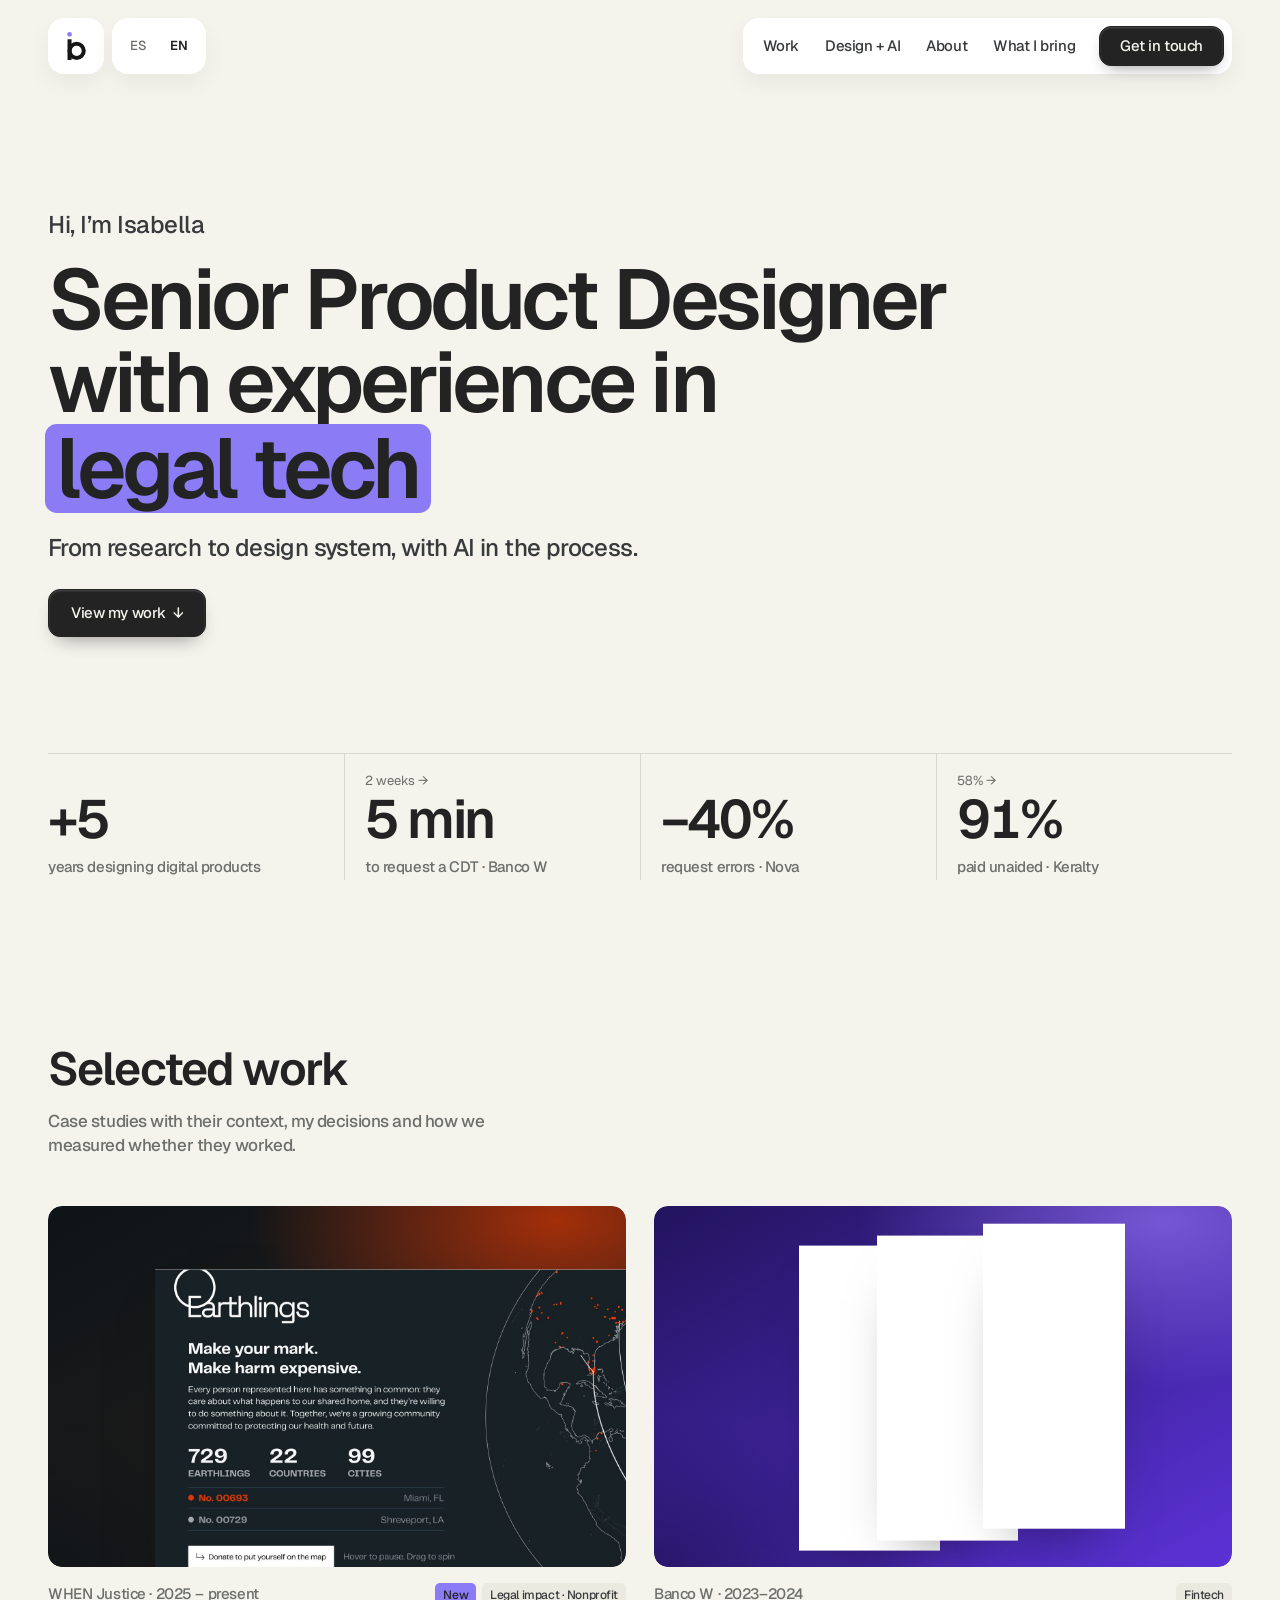
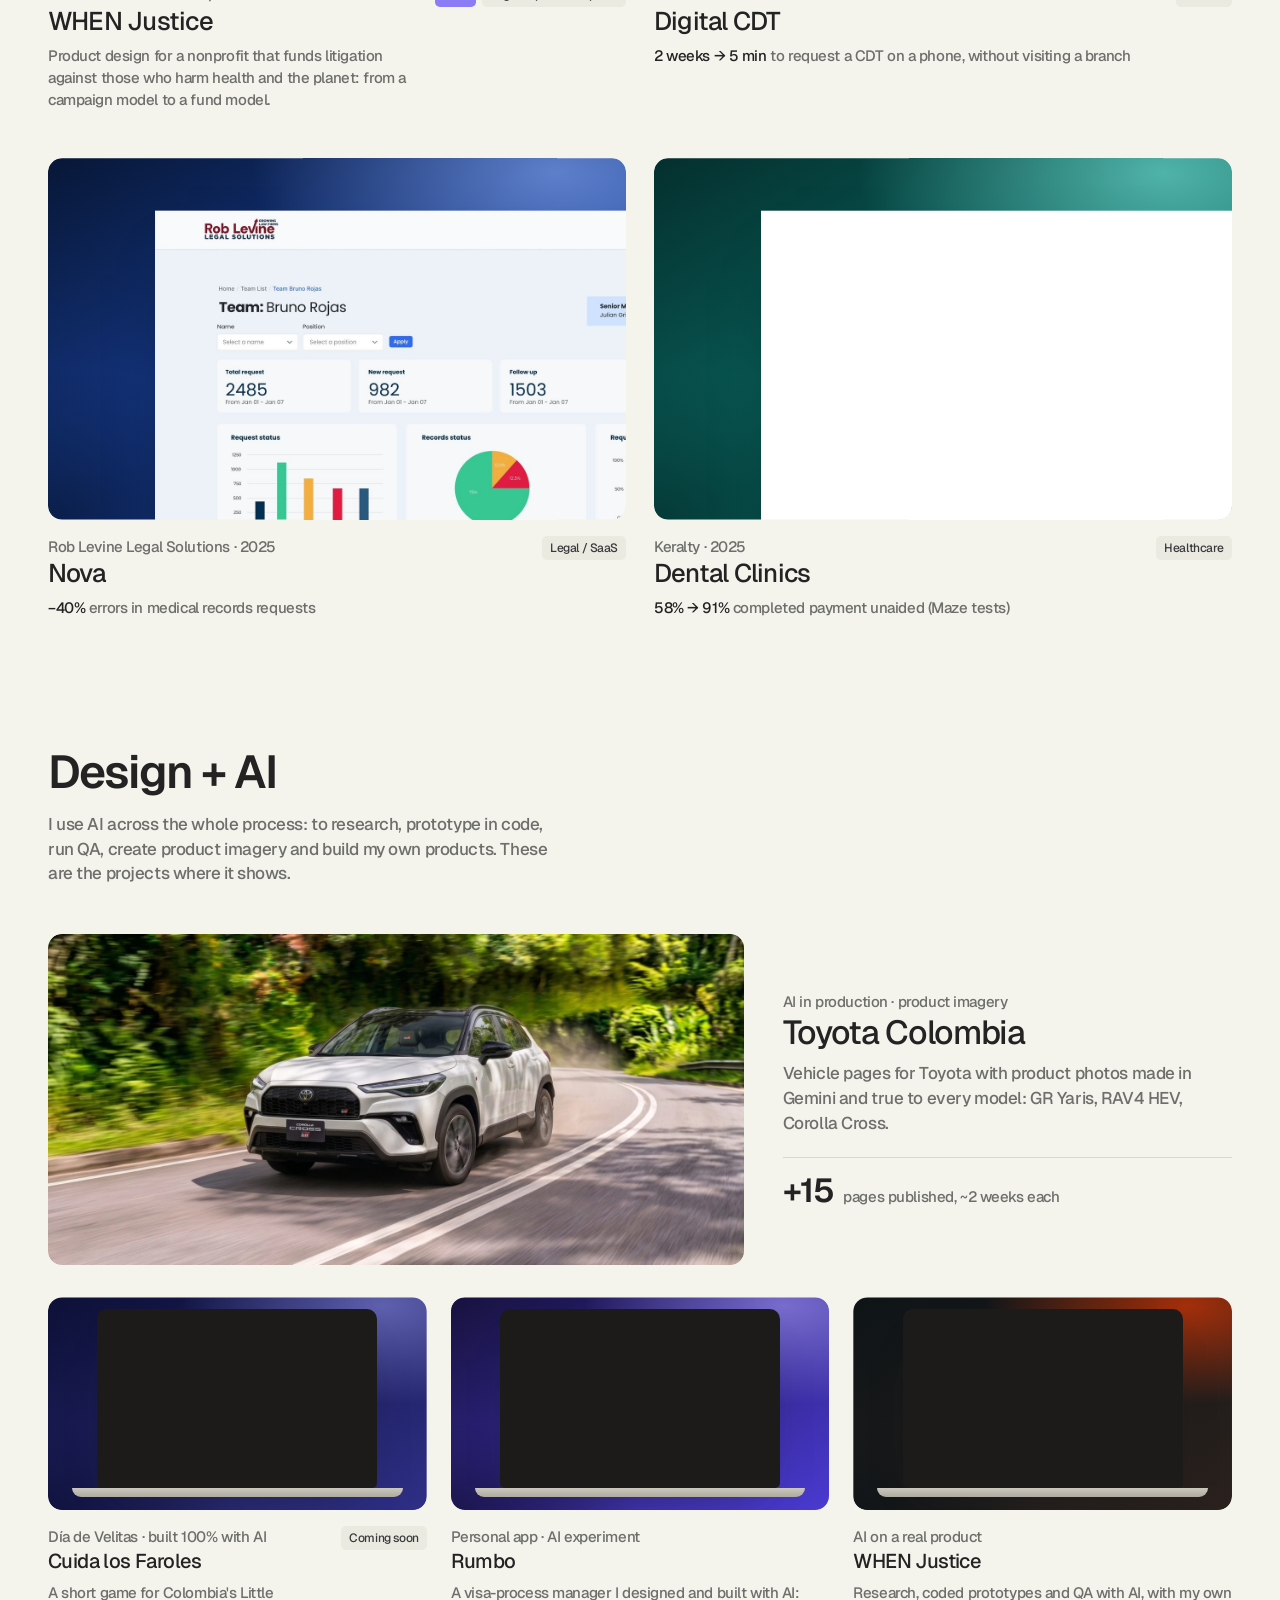
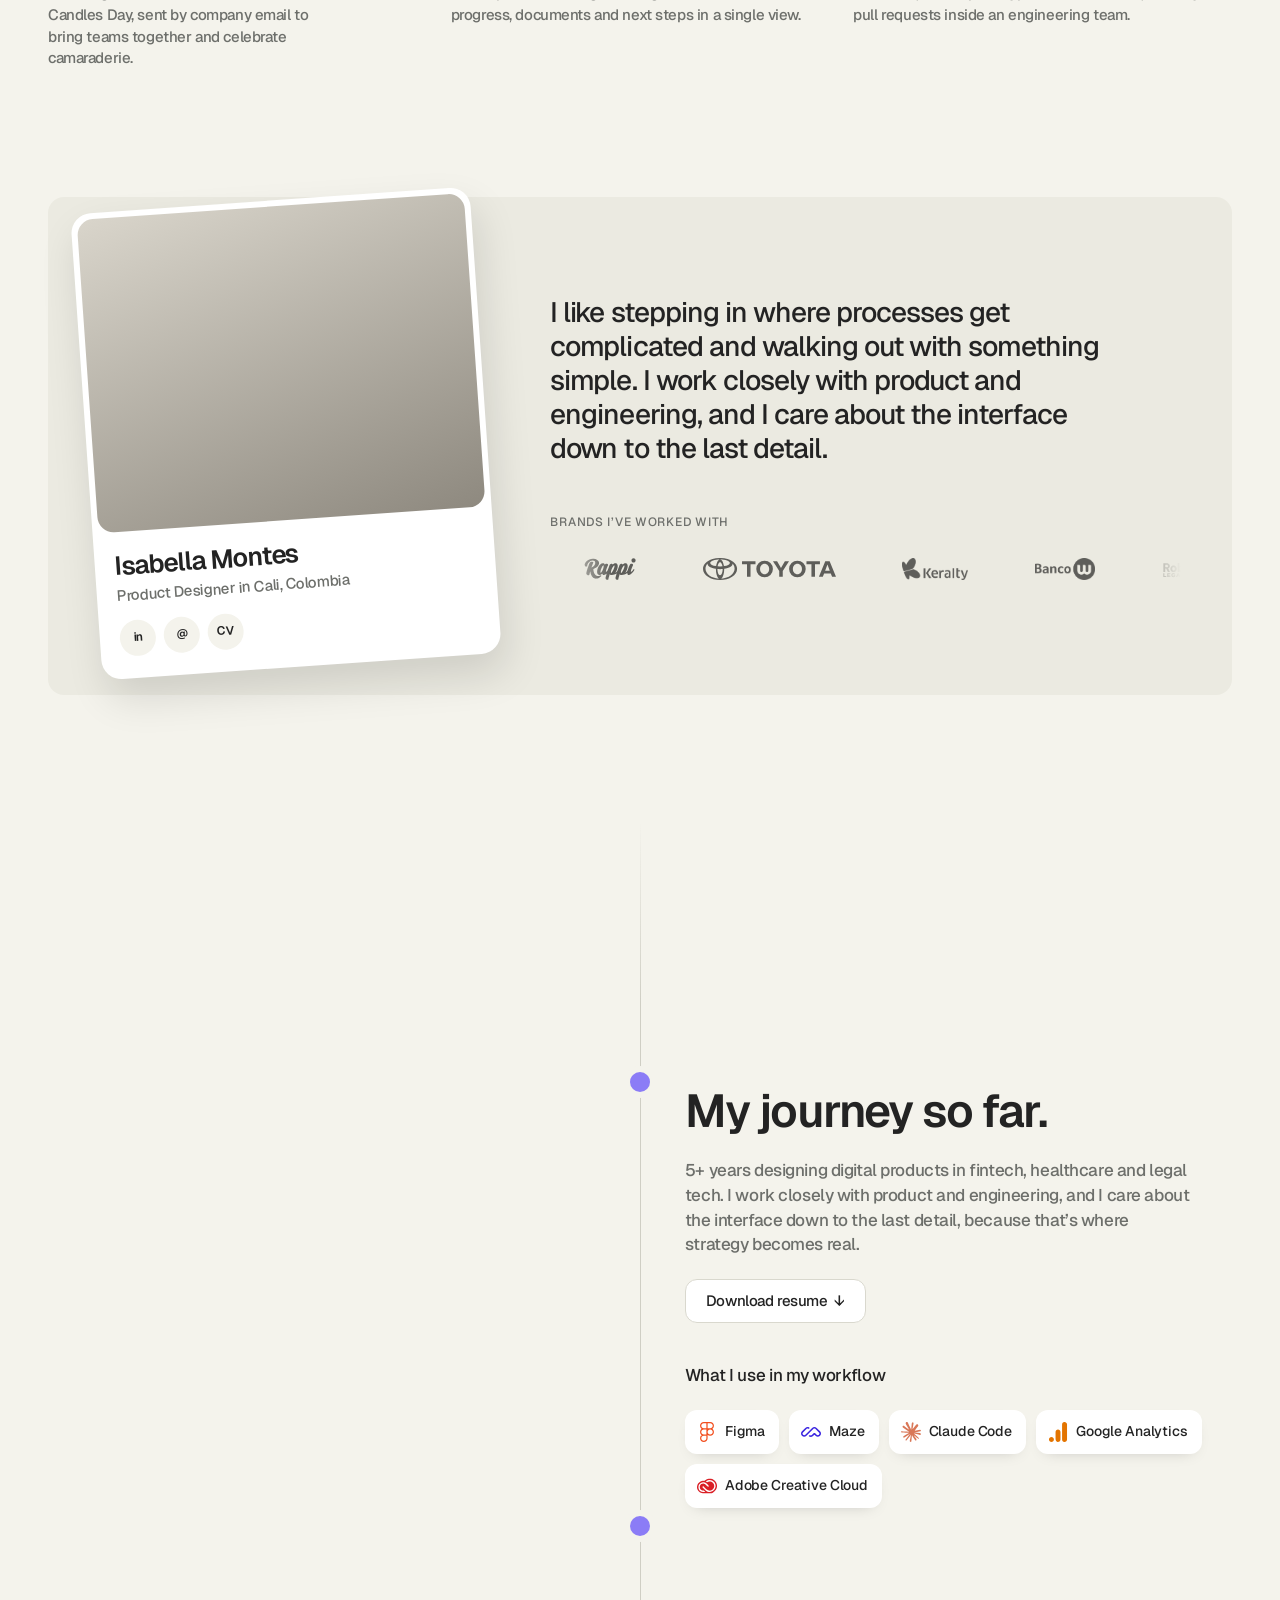
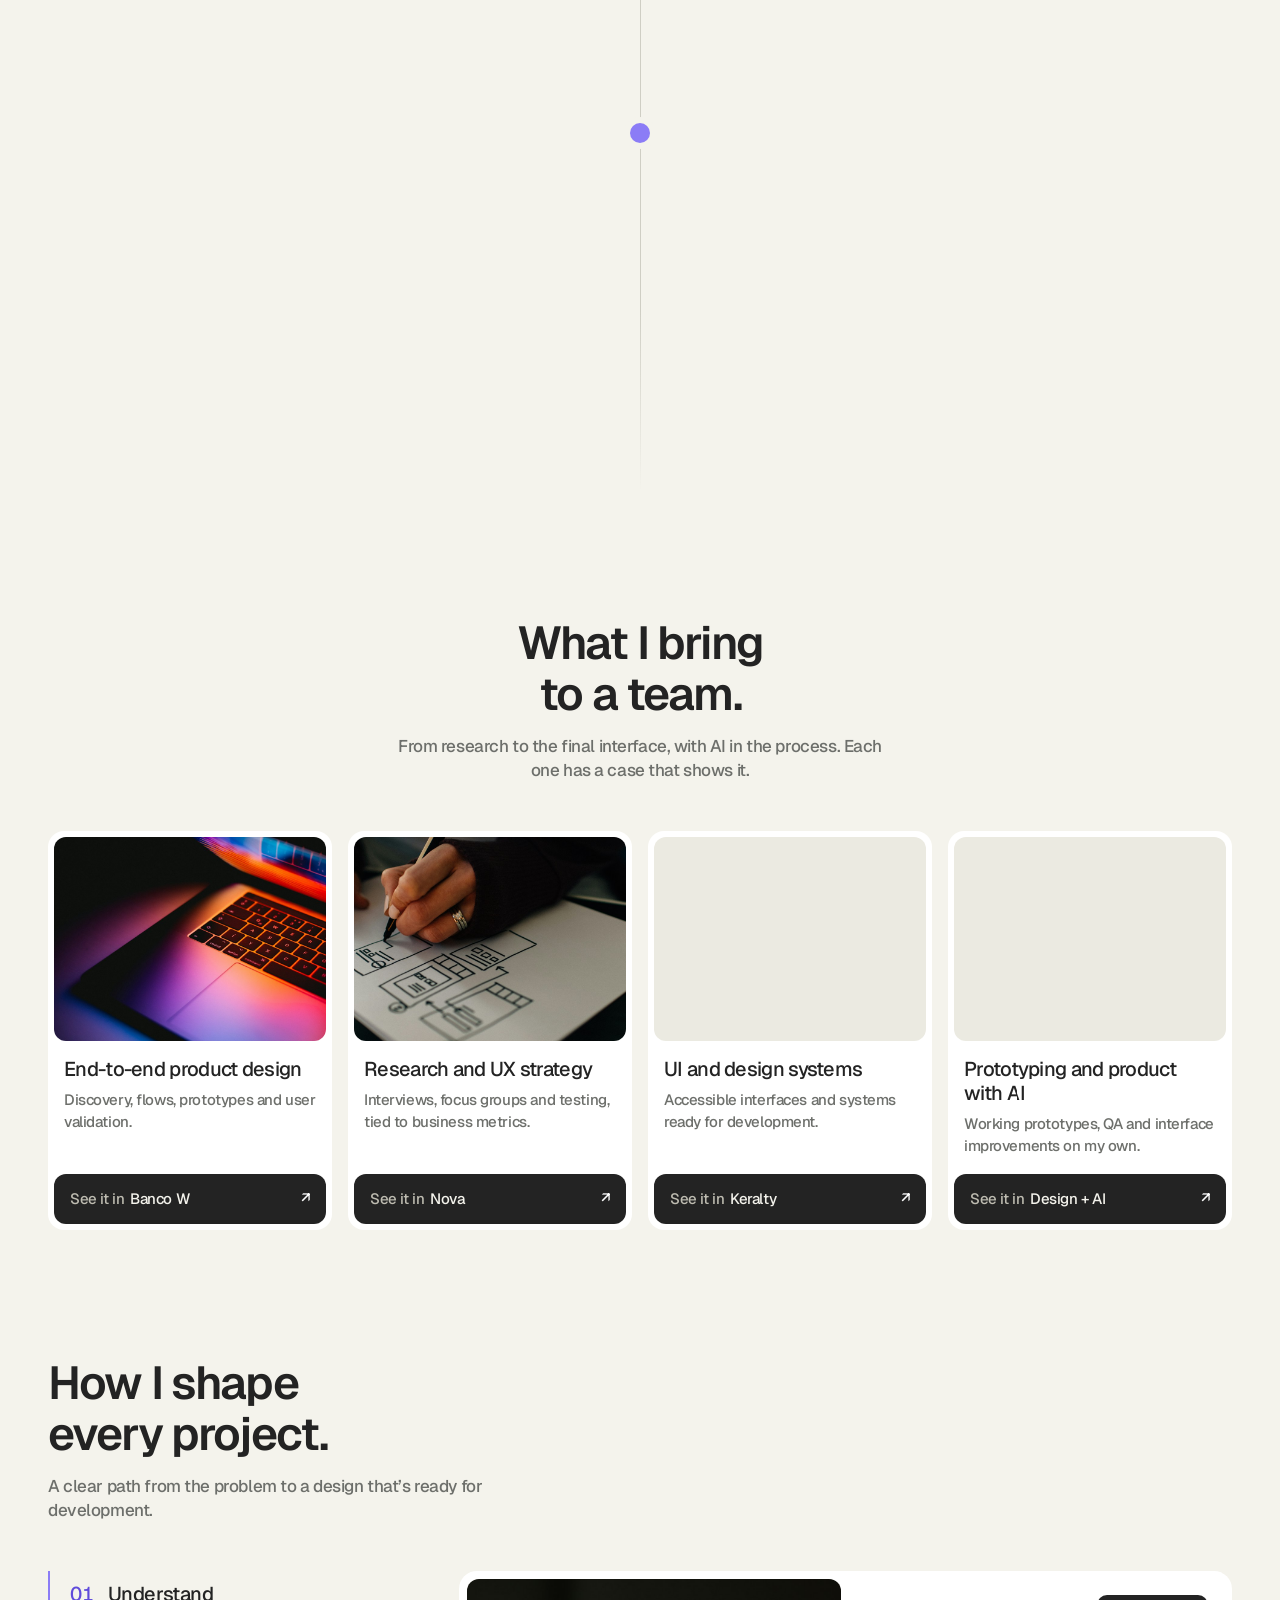
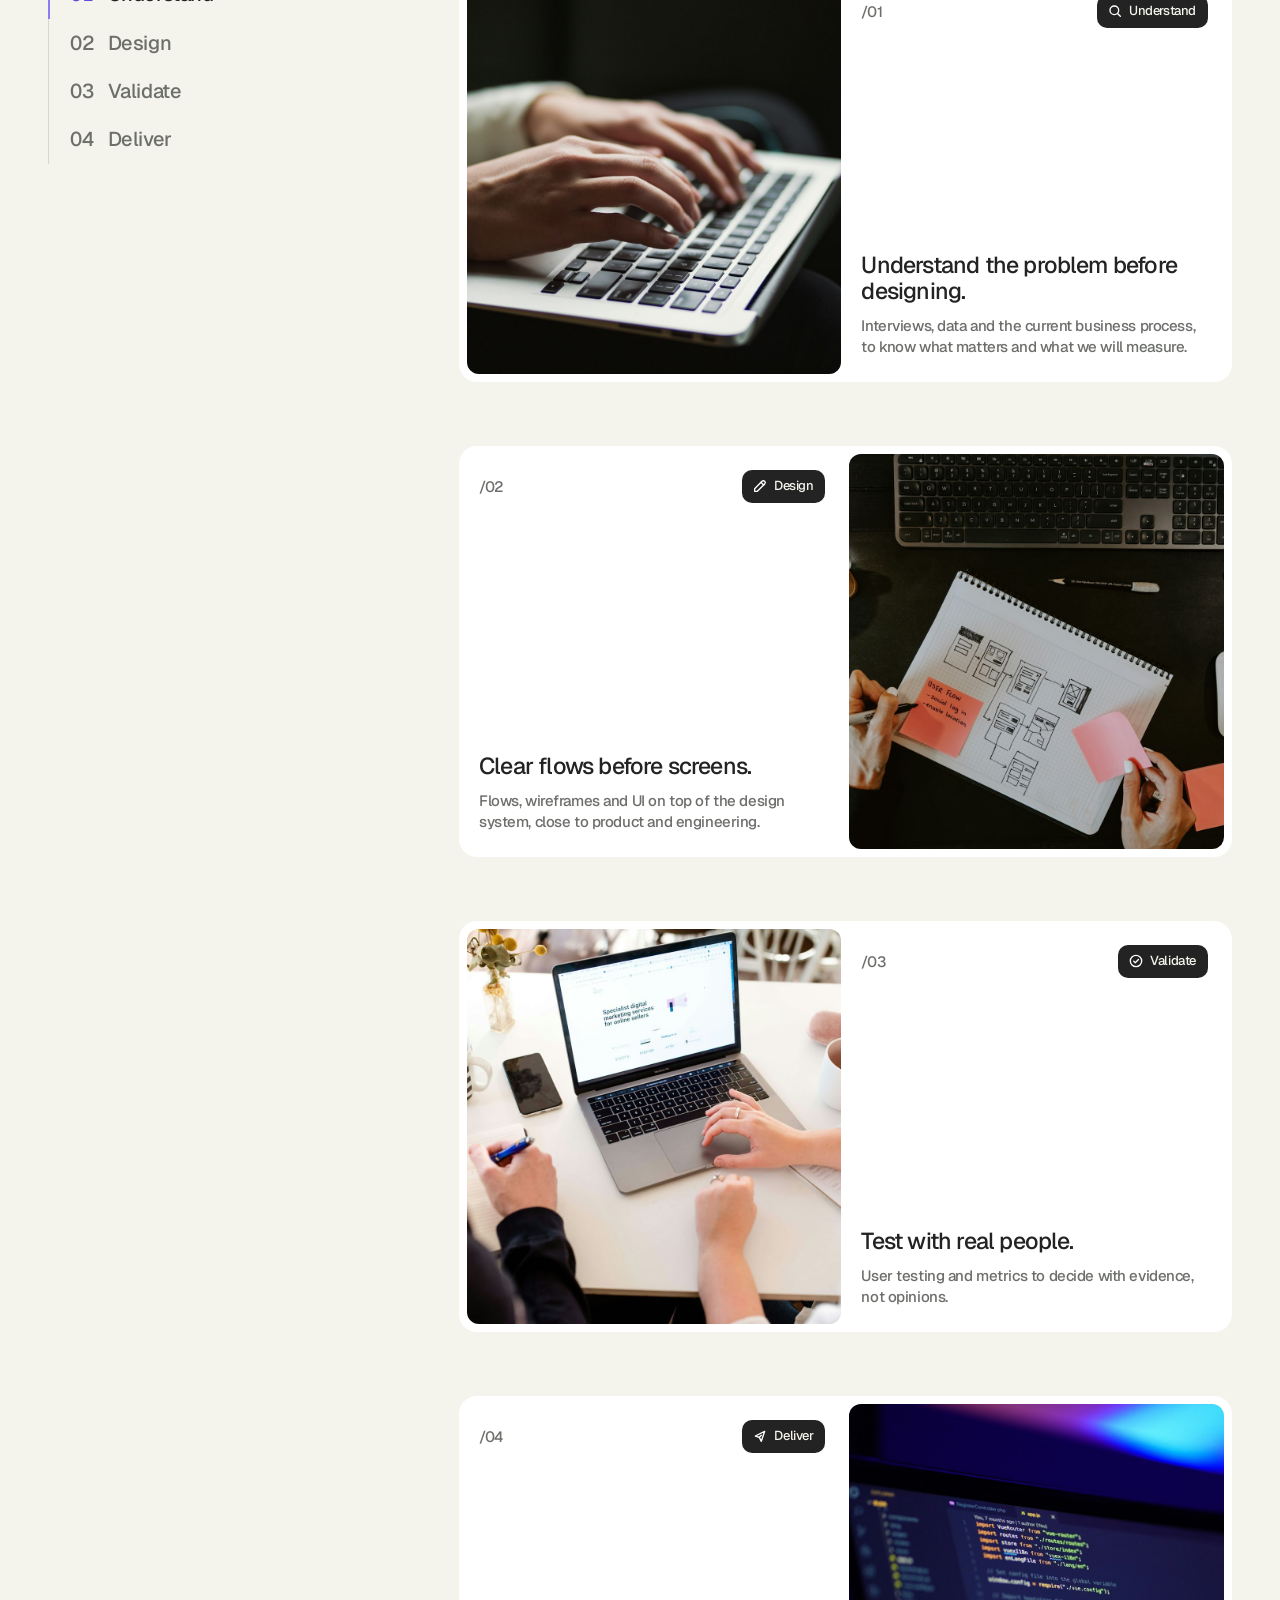
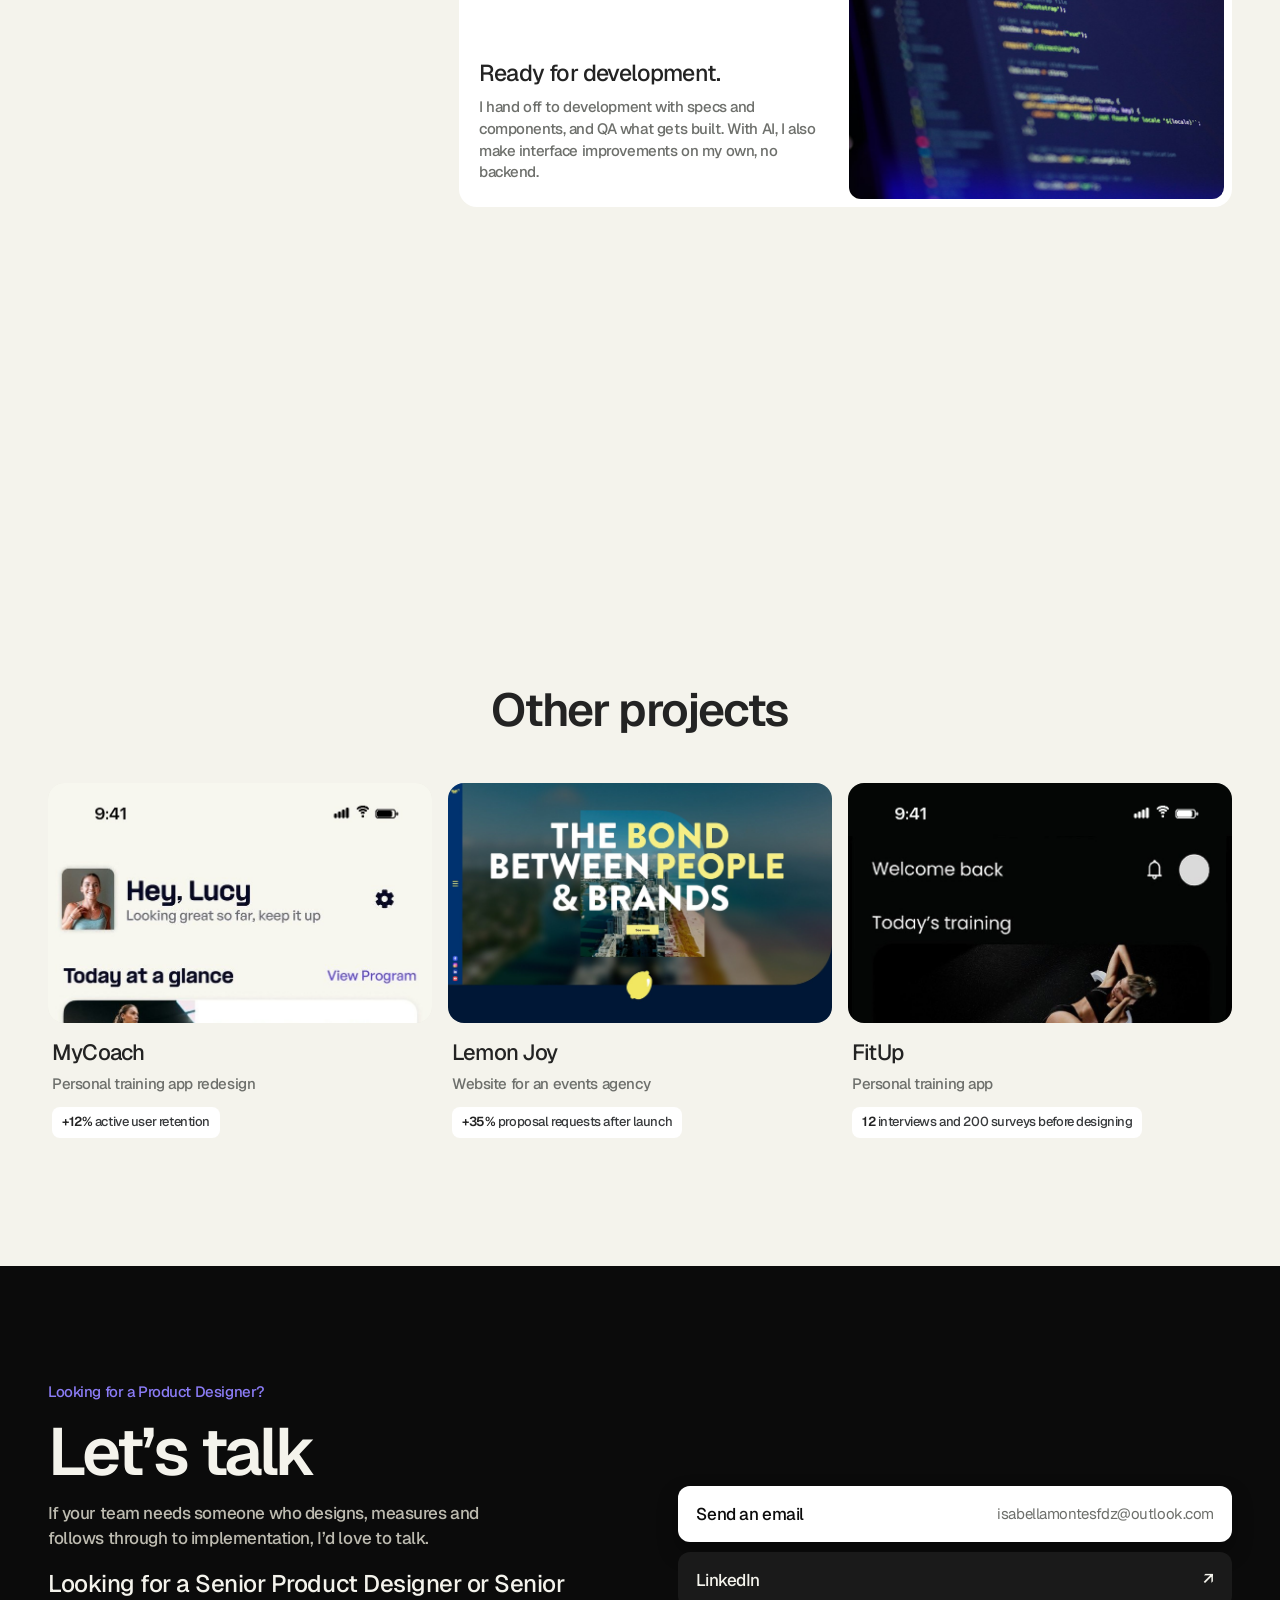
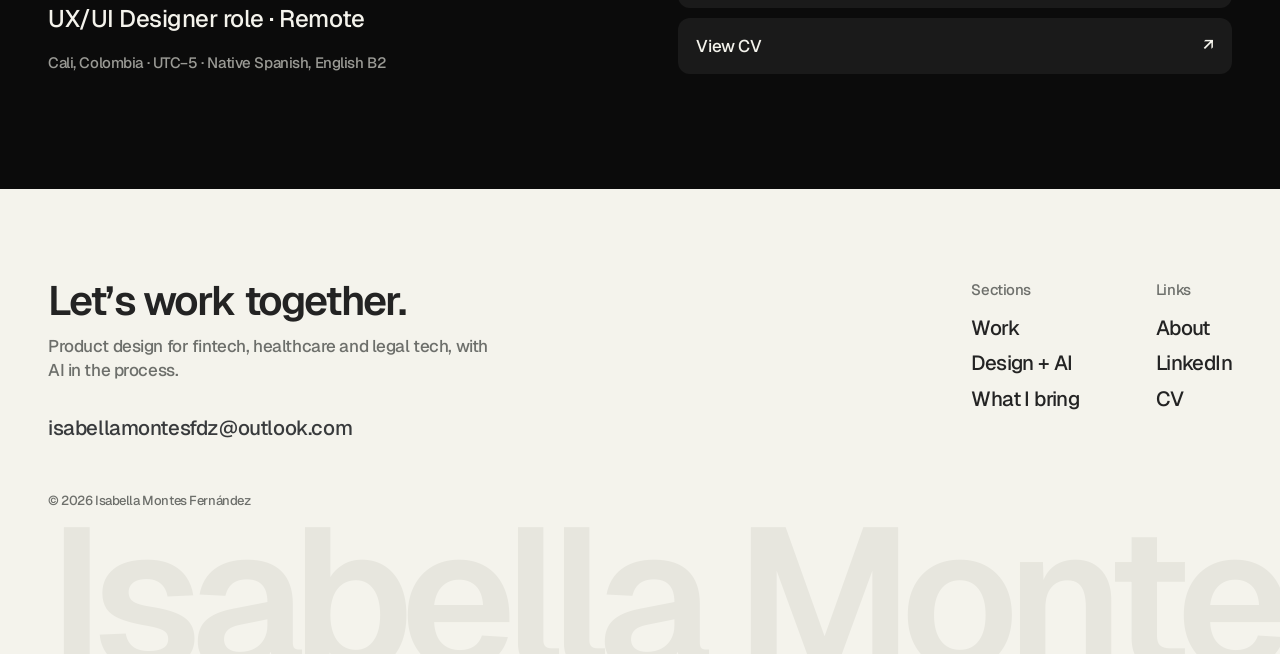
==== commit af670d08: "Otros proyectos con dato por tarjeta; Entregar sin prometer código completo; contacto en tono de equ" ====
--- a/index.html
+++ b/index.html
@@ -26,19 +26,21 @@
   <link rel="preconnect" href="https://fonts.googleapis.com">
   <link rel="preconnect" href="https://fonts.gstatic.com" crossorigin>
   <link href="https://fonts.googleapis.com/css2?family=Geist:wght@400;500;600&display=swap" rel="stylesheet">
-  <link rel="stylesheet" href="css/home.css?v=202611250">
+  <link rel="stylesheet" href="css/home.css?v=202611252">
   <script>document.documentElement.classList.add("js")</script>
-  <script src="data/proyectos.js?v=202611250" defer></script>
-  <script src="data/home.js?v=202611250" defer></script>
-  <script src="js/i18n.js?v=202611250" defer></script>
-  <script src="js/render.js?v=202611250" defer></script>
-  <script src="data/ai-lab.js?v=202611250" defer></script>
-  <script src="js/ai-lab.js?v=202611250" defer></script>
-  <script src="js/home-v2.js?v=202611250" defer></script>
-  <script src="js/main.js?v=202611250" defer></script>
-  <script src="js/motion.js?v=202611250" defer></script>
+  <script src="data/proyectos.js?v=202611252" defer></script>
+  <script src="data/home.js?v=202611252" defer></script>
+  <script src="js/i18n.js?v=202611252" defer></script>
+  <script src="js/render.js?v=202611252" defer></script>
+  <script src="data/ai-lab.js?v=202611252" defer></script>
+  <script src="js/ai-lab.js?v=202611252" defer></script>
+  <script src="js/home-v2.js?v=202611252" defer></script>
+  <script src="js/main.js?v=202611252" defer></script>
+  <script src="js/motion.js?v=202611252" defer></script>
 </head>
 <body>
+
+
 
 
 
@@ -80,7 +82,7 @@
     <section class="hero wrap" id="top">
       <div class="hero__main">
         <p class="hero__hello rise" style="--d:40ms"><span data-i18n="h3.hello">Hola, soy Isabella</span></p>
-        <h1 class="hero__title" data-hero-title="" aria-label="Senior Product Designer con experiencia en fintech, salud, legal tech, SaaS y retail" data-lang="es"><span class="w" aria-hidden="true"><span class="w__i" style="--i:0">Senior</span></span> <span class="w" aria-hidden="true"><span class="w__i" style="--i:1">Product</span></span> <span class="w" aria-hidden="true"><span class="w__i" style="--i:2">Designer</span></span> <span class="w" aria-hidden="true"><span class="w__i" style="--i:3">con</span></span> <span class="w" aria-hidden="true"><span class="w__i" style="--i:4">experiencia</span></span> <span class="w" aria-hidden="true"><span class="w__i" style="--i:5">en</span></span> <span class="rot" data-rot="" aria-hidden="true" style="--wi: 6; width: 293px;"><span class="rot__track" style="--i: 0; transition: none;"><span class="rot__w">fintech</span><span class="rot__w">salud</span><span class="rot__w">legal tech</span><span class="rot__w">SaaS</span><span class="rot__w">retail</span><span class="rot__w">fintech</span></span></span></h1>
+        <h1 class="hero__title" data-hero-title="" aria-label="Senior Product Designer con experiencia en fintech, salud, legal tech, SaaS y retail" data-lang="es"><span class="w" aria-hidden="true"><span class="w__i" style="--i:0">Senior</span></span> <span class="w" aria-hidden="true"><span class="w__i" style="--i:1">Product</span></span> <span class="w" aria-hidden="true"><span class="w__i" style="--i:2">Designer</span></span> <span class="w" aria-hidden="true"><span class="w__i" style="--i:3">con</span></span> <span class="w" aria-hidden="true"><span class="w__i" style="--i:4">experiencia</span></span> <span class="w" aria-hidden="true"><span class="w__i" style="--i:5">en</span></span> <span class="rot" data-rot="" aria-hidden="true" style="--wi: 6; width: 282px;"><span class="rot__track" style="--i: 0; transition: none;"><span class="rot__w">fintech</span><span class="rot__w">salud</span><span class="rot__w">legal tech</span><span class="rot__w">SaaS</span><span class="rot__w">retail</span><span class="rot__w">fintech</span></span></span></h1>
         <p class="hero__sub rise" style="--d:220ms" data-i18n="h3.sub2">Del research al design system, con IA en el proceso.</p>
         <a href="#trabajo" class="btn btn--dark hero__cta rise" style="--d:320ms"><span data-i18n="h3.cta">Ver mi trabajo</span> <span class="arrow" aria-hidden="true">↓</span></a>
       </div>
@@ -321,7 +323,7 @@
           <div class="svc__img"><img src="assets/servicios/ia.jpg?v=3" alt="" decoding="async" loading="lazy"></div>
           <div class="svc__body">
             <h3 class="svc__t">Prototipos y producto con IA</h3>
-            <p class="svc__d">Prototipos funcionales, análisis, QA y pull requests propios.</p>
+            <p class="svc__d">Prototipos funcionales, QA y mejoras de interfaz por mi cuenta.</p>
           </div>
           <a class="svc__bar" href="#ia"><span>Ver en</span> <strong>Diseño + IA</strong> <span class="arrow" aria-hidden="true">↗</span></a>
         </li></ul>
@@ -331,7 +333,7 @@
     <section class="proc wrap" id="proceso" aria-labelledby="proc-title">
       <header class="sec-head">
         <h2 class="sec-title" id="proc-title" data-words="" data-i18n-html="proc.title">Cómo doy forma a cada proyecto.</h2>
-        <p class="sec-intro" data-reveal="" data-i18n="proc.intro">Un camino claro desde el problema hasta un producto listo para construir.</p>
+        <p class="sec-intro" data-reveal="" data-i18n="proc.intro">Un camino claro desde el problema hasta un diseño listo para desarrollo.</p>
       </header>
       <div class="proc__body">
         <nav class="proc__nav" aria-labelledby="proc-title"><ol class="proc__menu" data-proc-menu=""><li><a href="#paso-1" aria-current="step"><span>01</span>Entender</a></li><li><a href="#paso-2"><span>02</span>Diseñar</a></li><li><a href="#paso-3"><span>03</span>Validar</a></li><li><a href="#paso-4"><span>04</span>Entregar</a></li></ol></nav>
@@ -361,7 +363,7 @@
           <div class="proc__img"><img src="assets/proceso/entregar.jpg" alt="" decoding="async" loading="lazy"></div>
           <div class="proc__txt">
             <p class="proc__top"><span>/04</span><span class="proc__label"><svg viewBox="0 0 24 24" fill="none" stroke="currentColor" stroke-width="2" stroke-linecap="round" stroke-linejoin="round" aria-hidden="true"><path d="M5 12l14-7-5 15-3-6-6-2z"></path><path d="M11 14l3-3"></path></svg>Entregar</span></p>
-            <div><h3 class="proc__h">Listo para construir.</h3><p class="proc__d">Specs, componentes y QA con ingeniería. Con IA, prototipos en código y pull requests propios.</p></div>
+            <div><h3 class="proc__h">Listo para desarrollo.</h3><p class="proc__d">Entrego a desarrollo con specs y componentes, y hago QA de lo que se implementa. Con IA, también hago mejoras de interfaz por mi cuenta, sin tocar backend.</p></div>
           </div>
         </li></ol>
       </div>
@@ -386,7 +388,7 @@
           <span class="post__body">
             <span class="post__name">Lemon Joy</span>
             <span class="post__desc">Sitio web para agencia de eventos</span>
-            <span class="post__tag">2025</span>
+            <span class="post__tag"><strong>+35%</strong> solicitudes de propuesta tras el lanzamiento</span>
           </span>
         </a></li>
         <li data-reveal="" style="--d:180ms"><a class="post" href="fitup/">
@@ -394,7 +396,7 @@
           <span class="post__body">
             <span class="post__name">FitUp</span>
             <span class="post__desc">App de entrenamiento personal</span>
-            
+            <span class="post__tag"><strong>12</strong> entrevistas y 200 encuestas antes de diseñar</span>
           </span>
         </a></li></ul>
     </section>
@@ -405,8 +407,8 @@
     <div class="wrap contact3__in">
       <div class="contact3__left" data-reveal="">
         <p class="contact3__kicker" data-i18n="c2.kicker">¿Buscas Product Designer?</p>
-        <h2 class="contact3__title" id="contact-title" data-i18n="c2.big">Hablemos de tu producto</h2>
-        <p class="contact3__text" data-i18n="c3.text">Cuéntame qué estás construyendo y en qué punto está.</p>
+        <h2 class="contact3__title" id="contact-title" data-i18n="c2.big">Hablemos</h2>
+        <p class="contact3__text" data-i18n="c3.text">Si tu equipo busca a alguien que diseñe, mida y llegue hasta la implementación, me encantaría conversar.</p>
         <p data-c-role="" class="contact2__role">Busco rol de Senior Product Designer o Senior UX/UI Designer · Remoto</p>
         <p class="contact3__place" data-c-place="">Cali, Colombia · UTC−5 · Español nativo, inglés B2</p>
       </div>
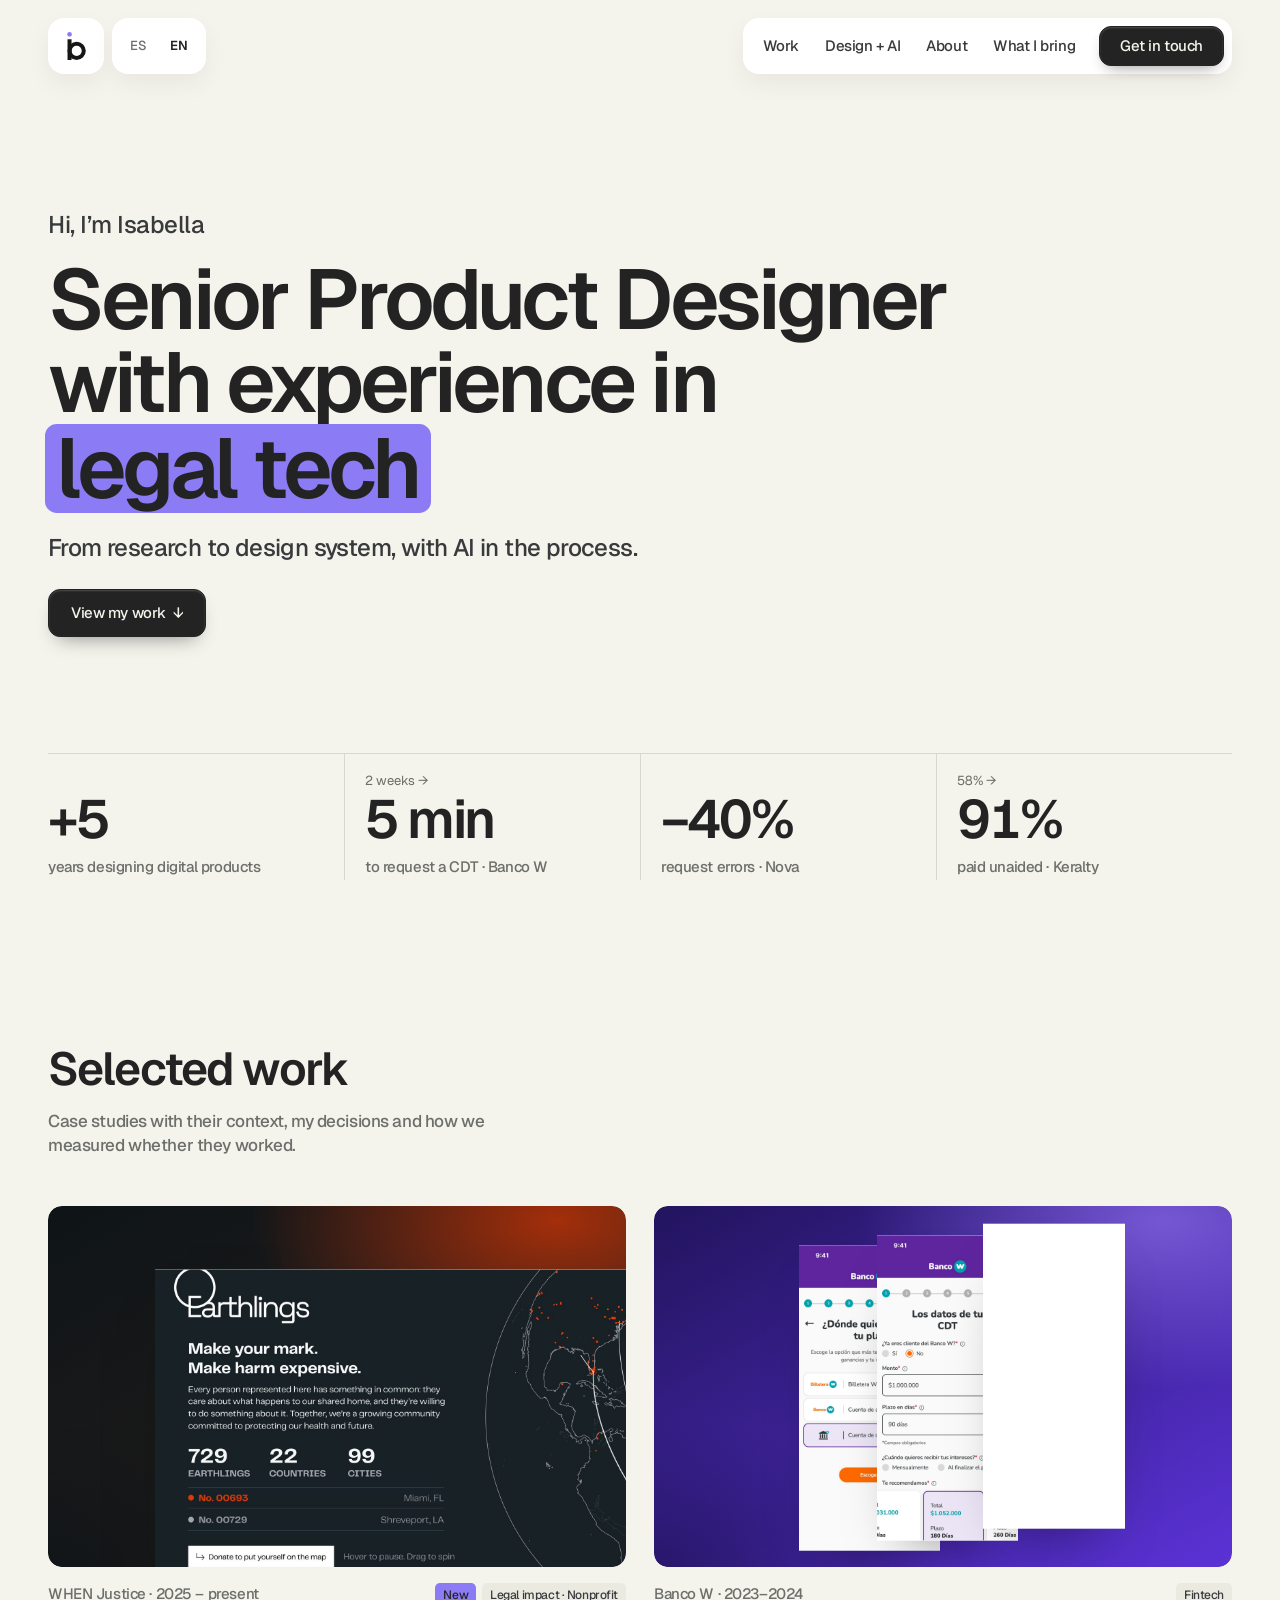
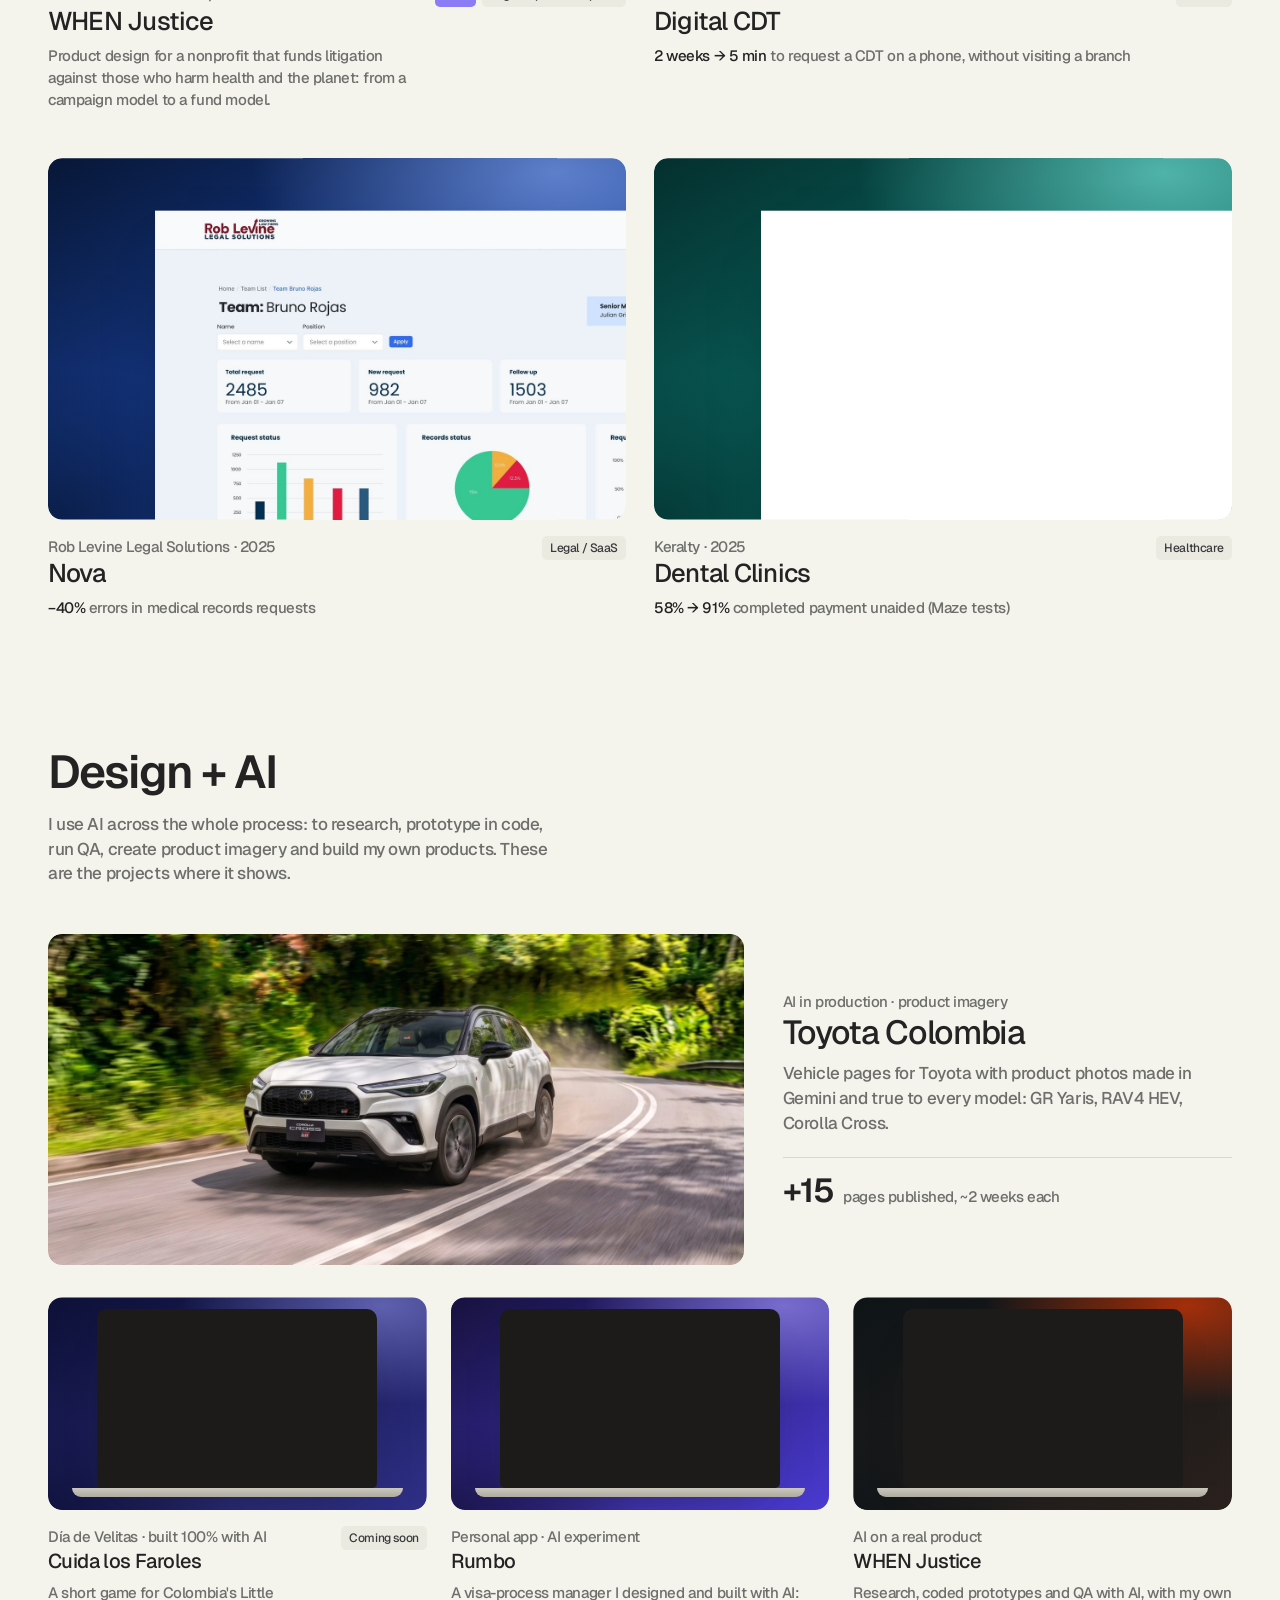
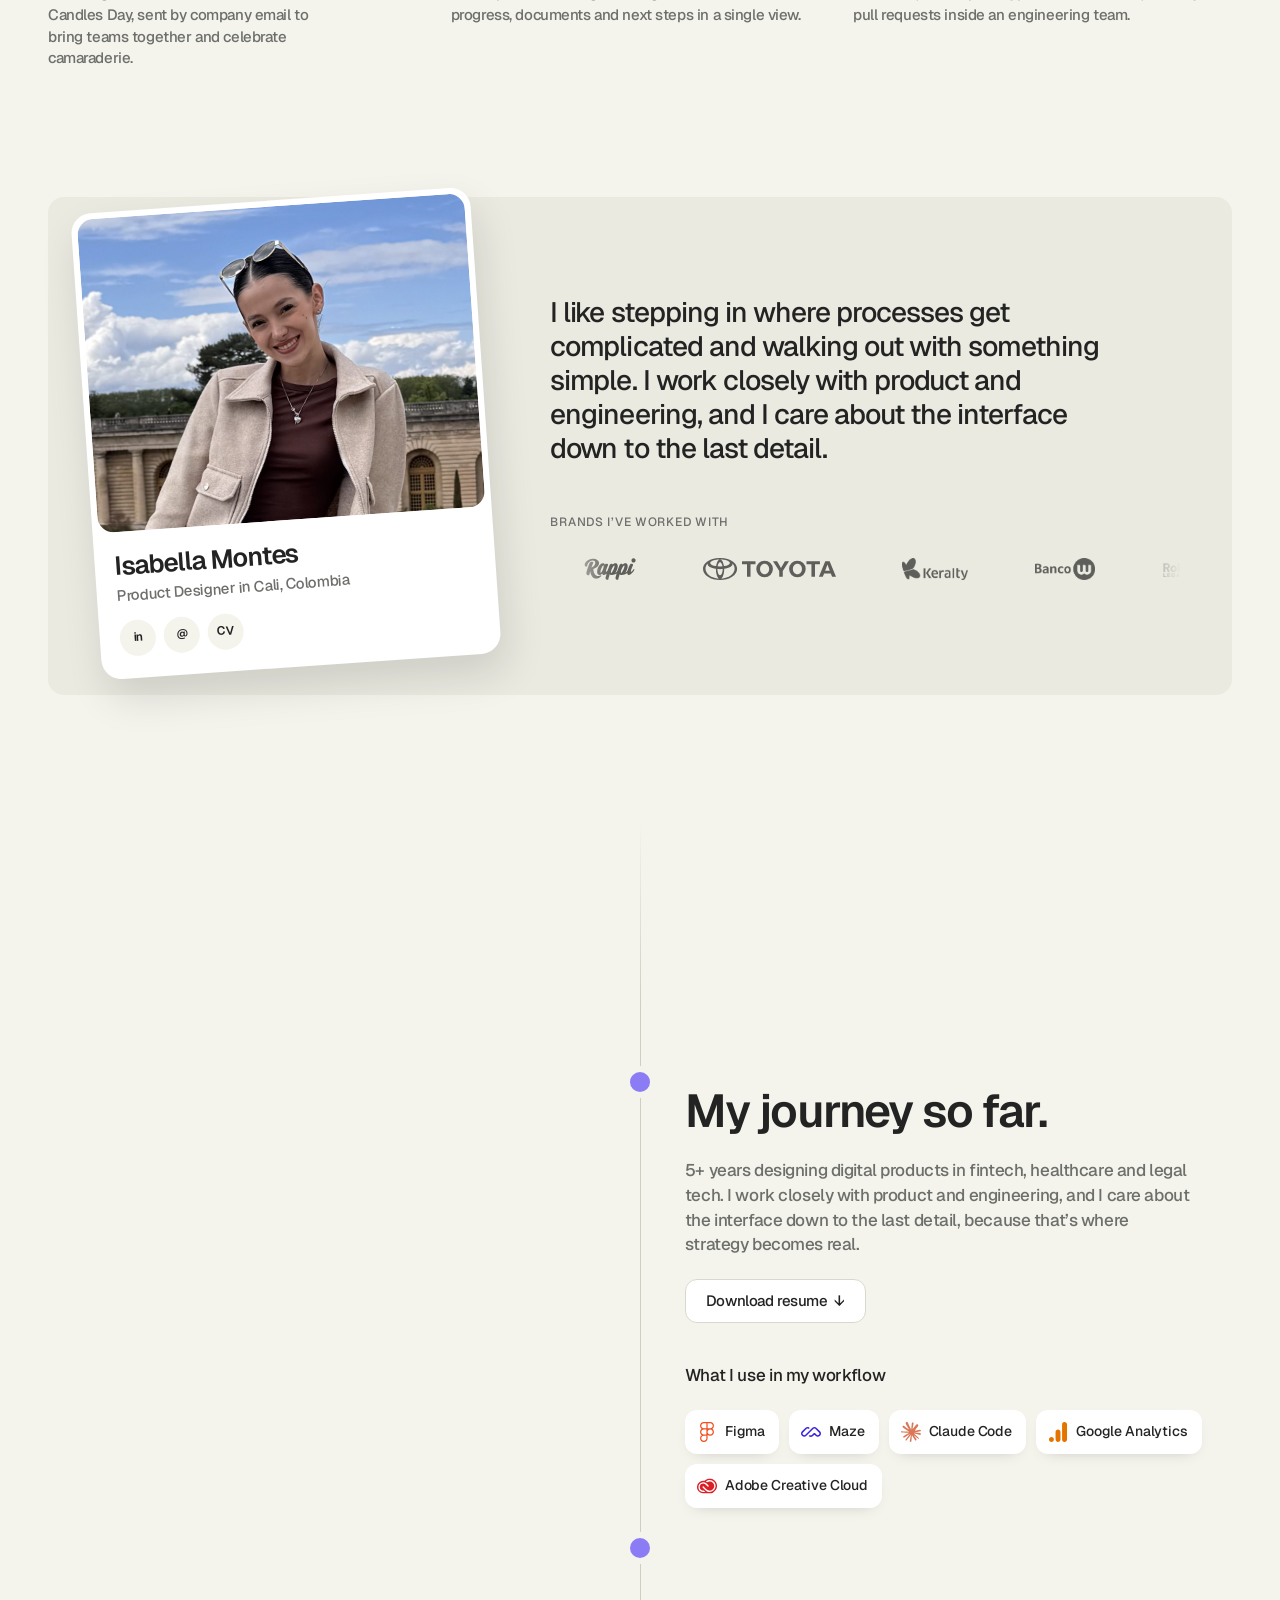
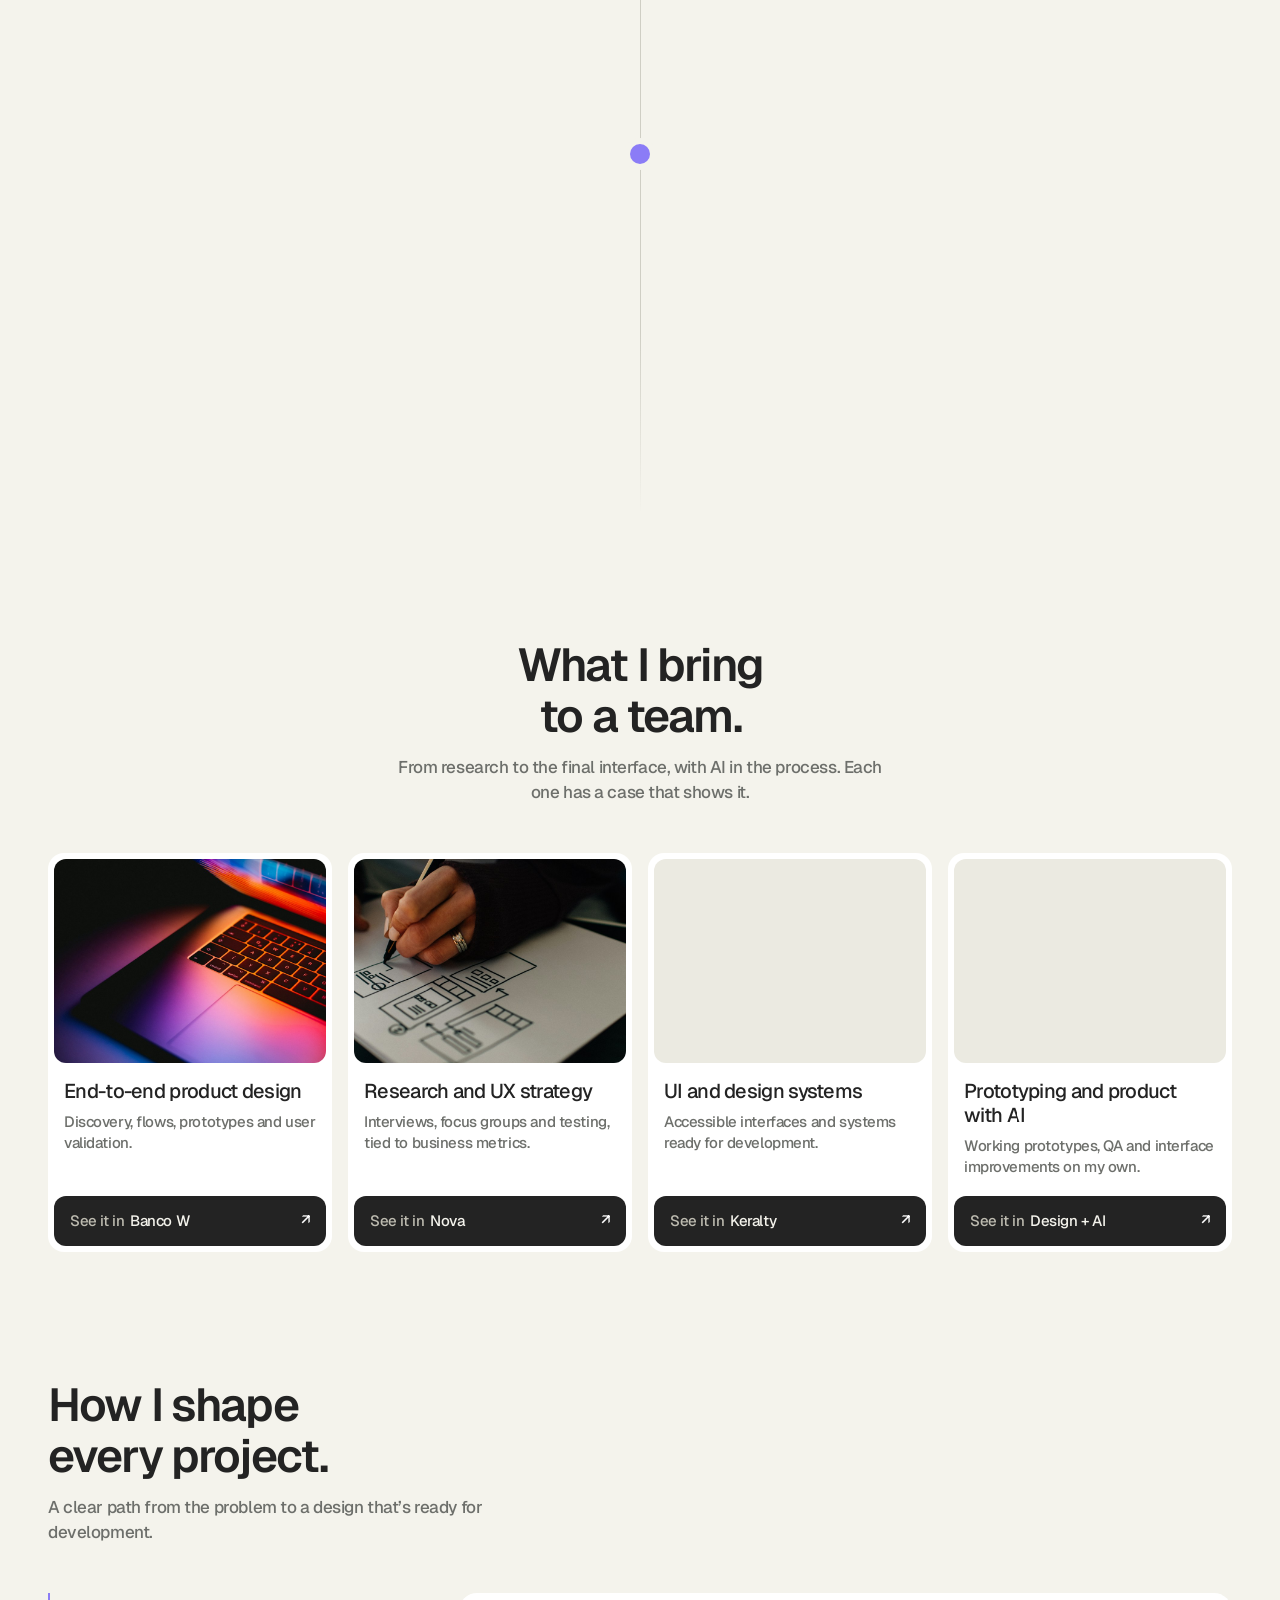
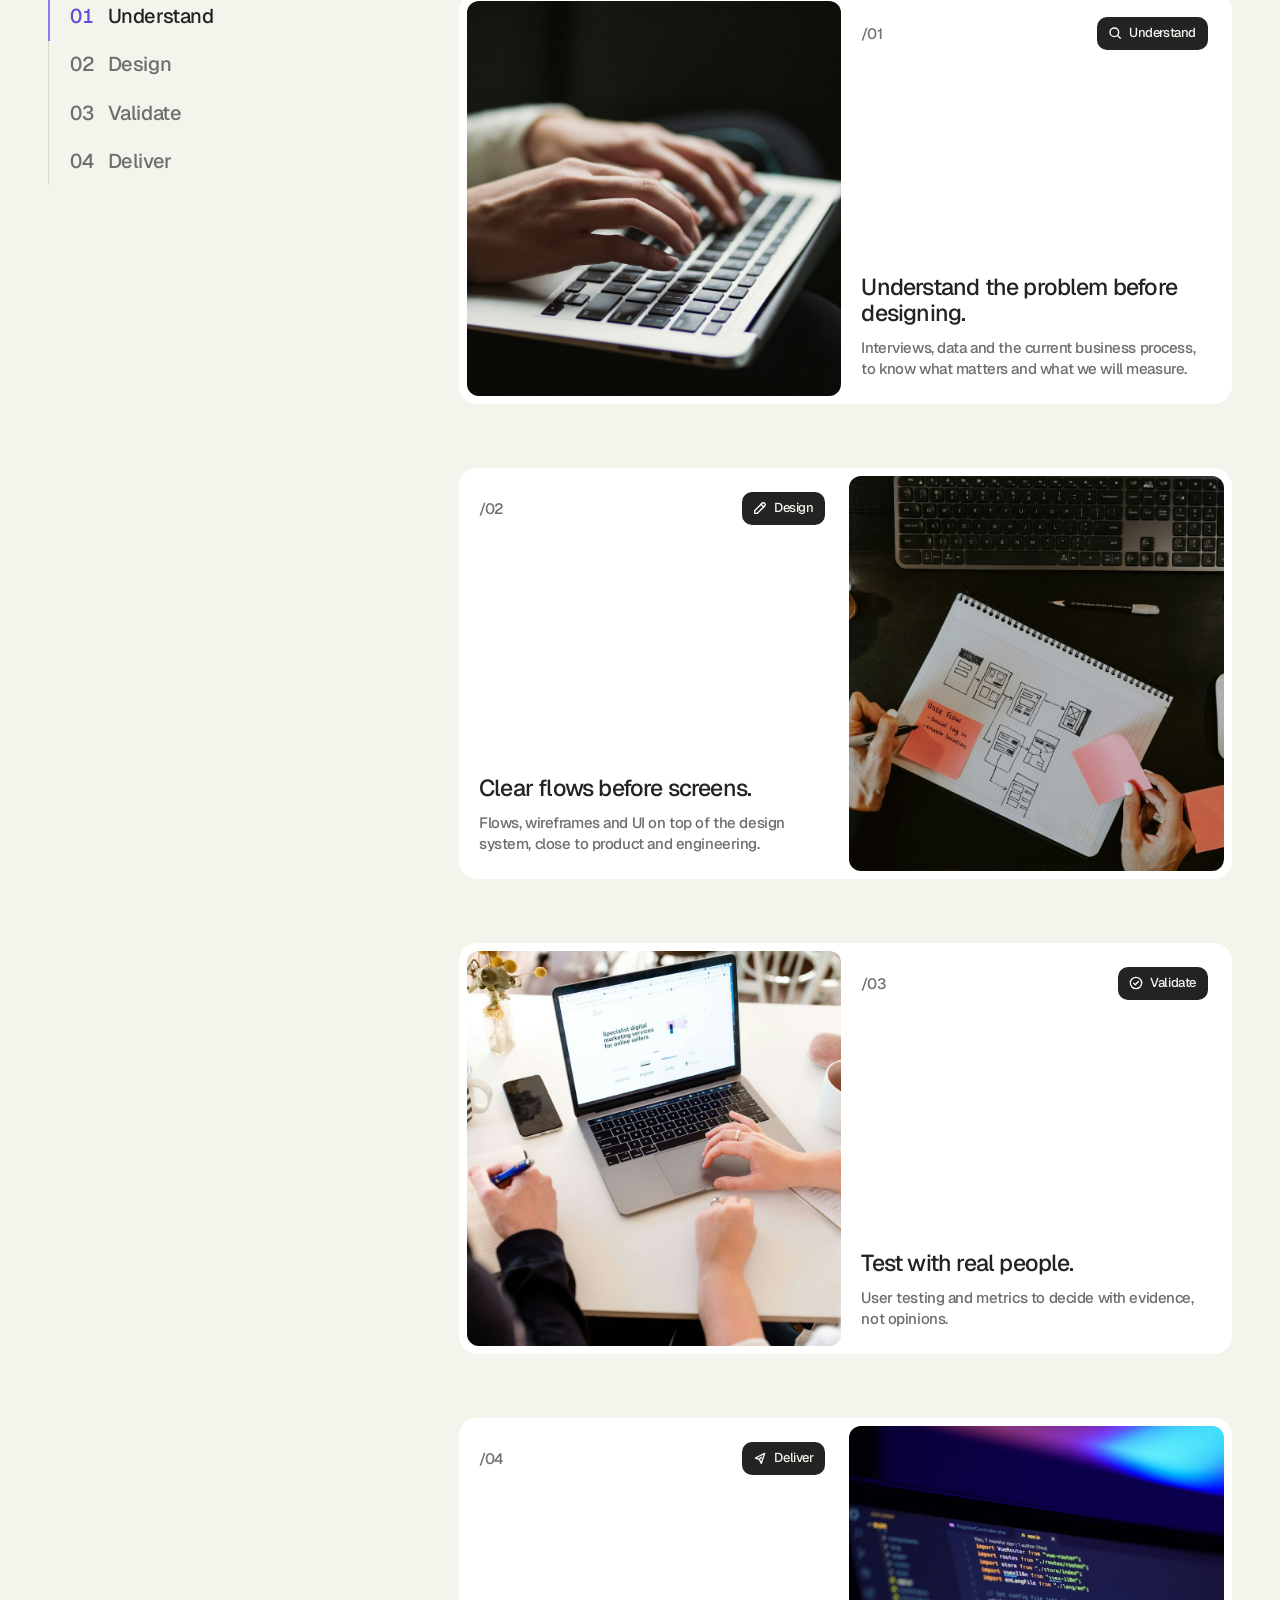
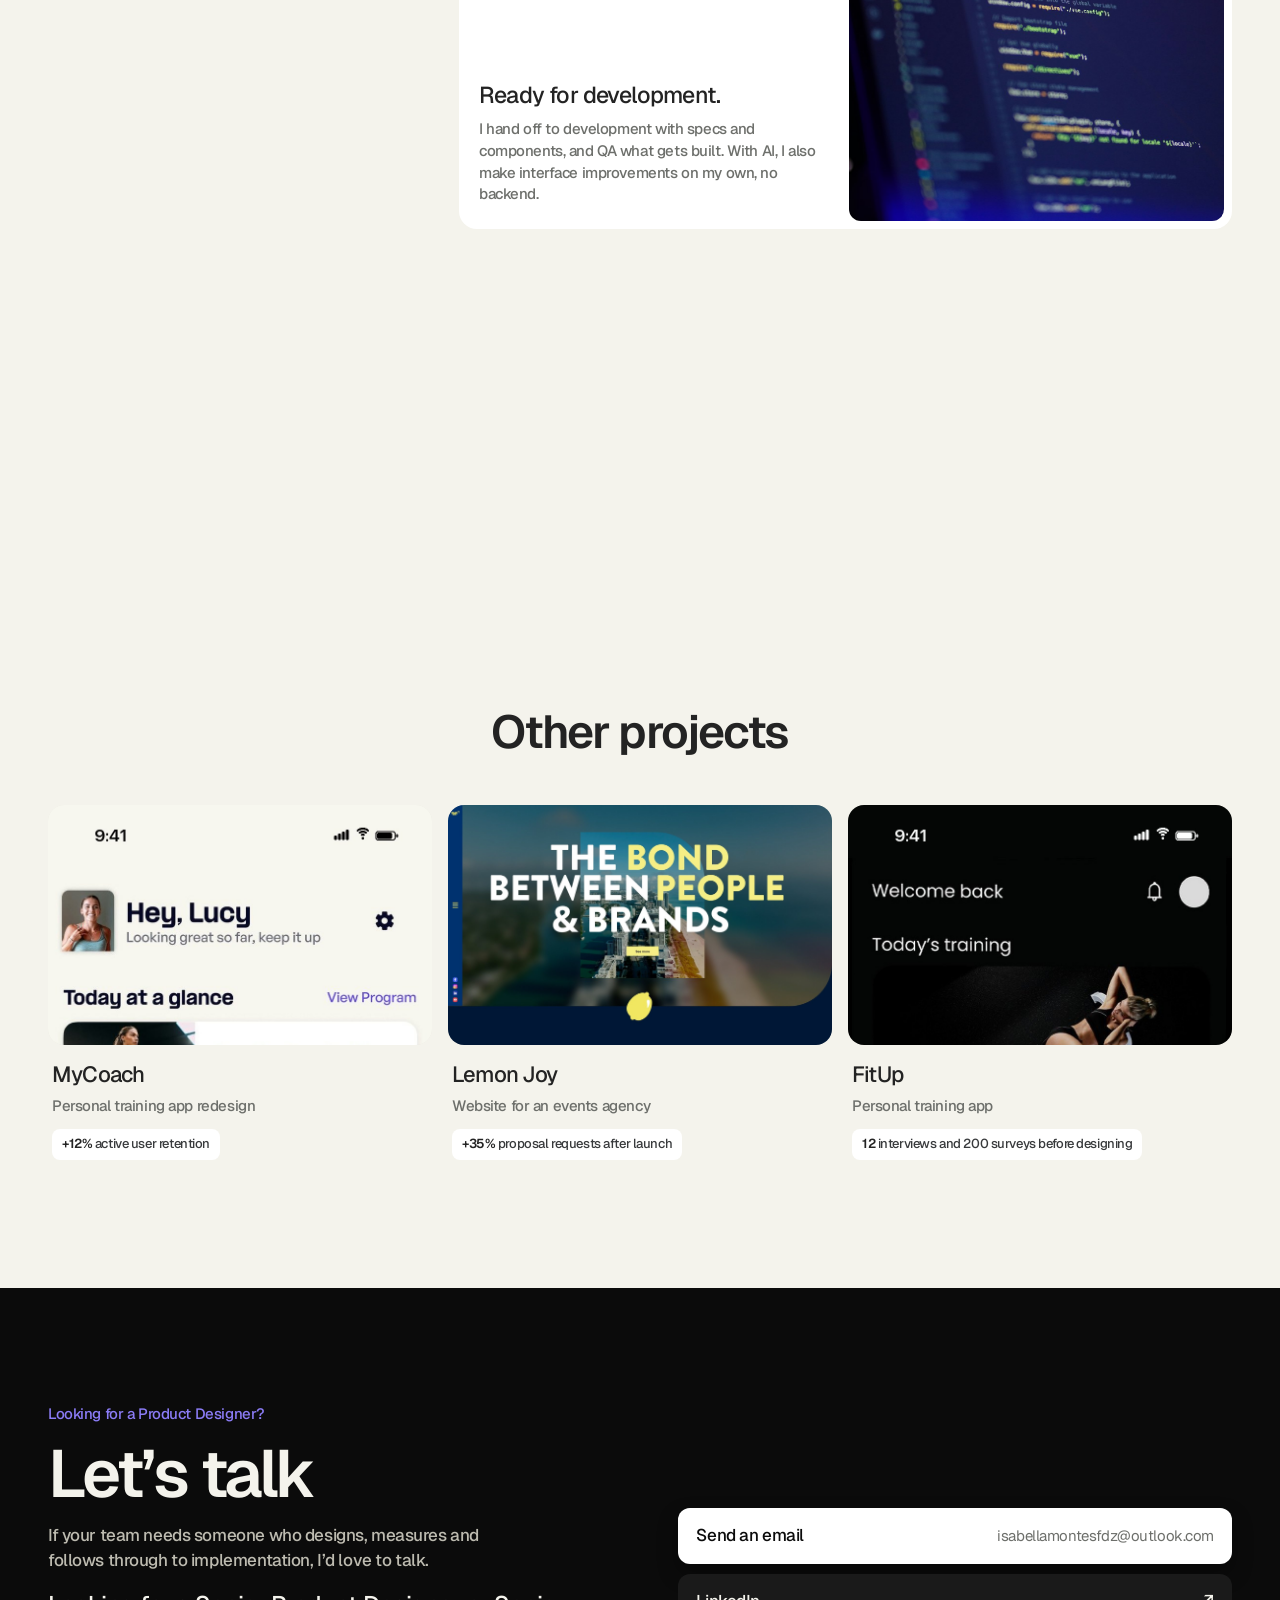
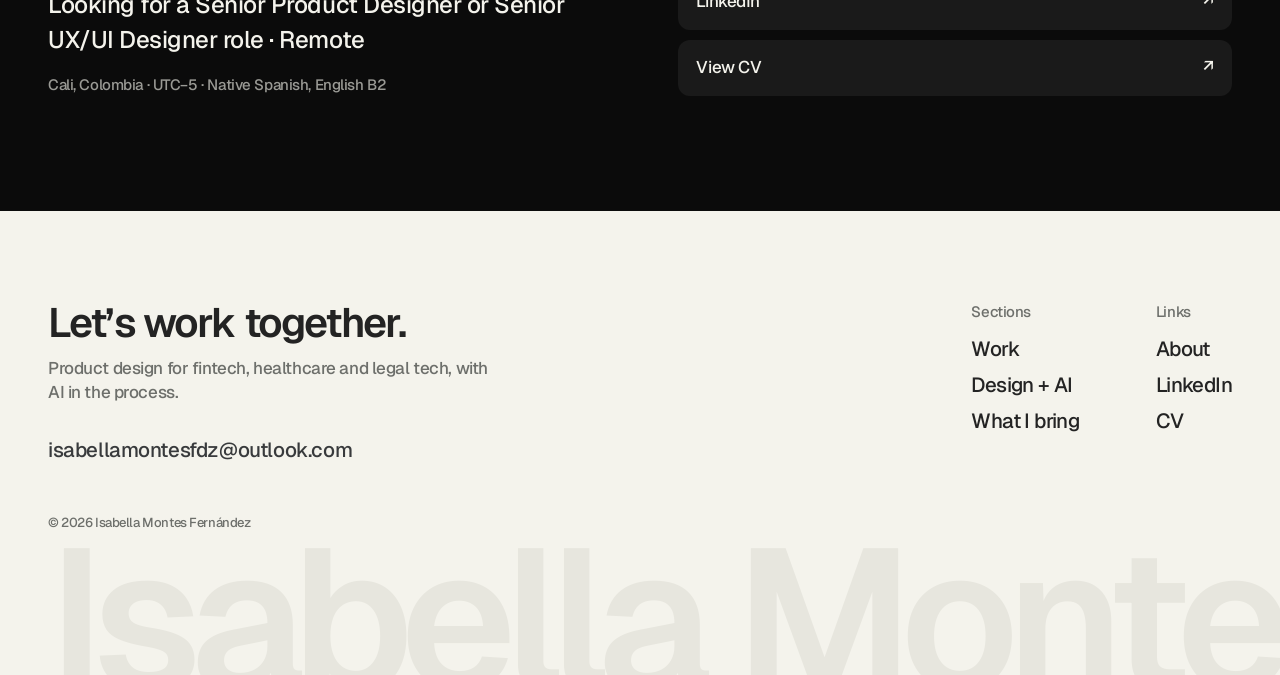
==== commit aa6a4358: "Trayectoria: Katapult · WHEN Justice con peso de producto Co-Authored-By: Claude Opus 5.5 <noreply@a" ====
--- a/index.html
+++ b/index.html
@@ -26,19 +26,20 @@
   <link rel="preconnect" href="https://fonts.googleapis.com">
   <link rel="preconnect" href="https://fonts.gstatic.com" crossorigin>
   <link href="https://fonts.googleapis.com/css2?family=Geist:wght@400;500;600&display=swap" rel="stylesheet">
-  <link rel="stylesheet" href="css/home.css?v=202611252">
+  <link rel="stylesheet" href="css/home.css?v=202611253">
   <script>document.documentElement.classList.add("js")</script>
-  <script src="data/proyectos.js?v=202611252" defer></script>
-  <script src="data/home.js?v=202611252" defer></script>
-  <script src="js/i18n.js?v=202611252" defer></script>
-  <script src="js/render.js?v=202611252" defer></script>
-  <script src="data/ai-lab.js?v=202611252" defer></script>
-  <script src="js/ai-lab.js?v=202611252" defer></script>
-  <script src="js/home-v2.js?v=202611252" defer></script>
-  <script src="js/main.js?v=202611252" defer></script>
-  <script src="js/motion.js?v=202611252" defer></script>
+  <script src="data/proyectos.js?v=202611253" defer></script>
+  <script src="data/home.js?v=202611253" defer></script>
+  <script src="js/i18n.js?v=202611253" defer></script>
+  <script src="js/render.js?v=202611253" defer></script>
+  <script src="data/ai-lab.js?v=202611253" defer></script>
+  <script src="js/ai-lab.js?v=202611253" defer></script>
+  <script src="js/home-v2.js?v=202611253" defer></script>
+  <script src="js/main.js?v=202611253" defer></script>
+  <script src="js/motion.js?v=202611253" defer></script>
 </head>
 <body>
+
 
 
 
@@ -82,7 +83,7 @@
     <section class="hero wrap" id="top">
       <div class="hero__main">
         <p class="hero__hello rise" style="--d:40ms"><span data-i18n="h3.hello">Hola, soy Isabella</span></p>
-        <h1 class="hero__title" data-hero-title="" aria-label="Senior Product Designer con experiencia en fintech, salud, legal tech, SaaS y retail" data-lang="es"><span class="w" aria-hidden="true"><span class="w__i" style="--i:0">Senior</span></span> <span class="w" aria-hidden="true"><span class="w__i" style="--i:1">Product</span></span> <span class="w" aria-hidden="true"><span class="w__i" style="--i:2">Designer</span></span> <span class="w" aria-hidden="true"><span class="w__i" style="--i:3">con</span></span> <span class="w" aria-hidden="true"><span class="w__i" style="--i:4">experiencia</span></span> <span class="w" aria-hidden="true"><span class="w__i" style="--i:5">en</span></span> <span class="rot" data-rot="" aria-hidden="true" style="--wi: 6; width: 282px;"><span class="rot__track" style="--i: 0; transition: none;"><span class="rot__w">fintech</span><span class="rot__w">salud</span><span class="rot__w">legal tech</span><span class="rot__w">SaaS</span><span class="rot__w">retail</span><span class="rot__w">fintech</span></span></span></h1>
+        <h1 class="hero__title" data-hero-title="" aria-label="Senior Product Designer con experiencia en fintech, salud, legal tech, SaaS y retail" data-lang="es"><span class="w" aria-hidden="true"><span class="w__i" style="--i:0">Senior</span></span> <span class="w" aria-hidden="true"><span class="w__i" style="--i:1">Product</span></span> <span class="w" aria-hidden="true"><span class="w__i" style="--i:2">Designer</span></span> <span class="w" aria-hidden="true"><span class="w__i" style="--i:3">con</span></span> <span class="w" aria-hidden="true"><span class="w__i" style="--i:4">experiencia</span></span> <span class="w" aria-hidden="true"><span class="w__i" style="--i:5">en</span></span> <span class="rot" data-rot="" aria-hidden="true" style="--wi: 6; width: 293px;"><span class="rot__track" style="--i: 0; transition: none;"><span class="rot__w">fintech</span><span class="rot__w">salud</span><span class="rot__w">legal tech</span><span class="rot__w">SaaS</span><span class="rot__w">retail</span><span class="rot__w">fintech</span></span></span></h1>
         <p class="hero__sub rise" style="--d:220ms" data-i18n="h3.sub2">Del research al design system, con IA en el proceso.</p>
         <a href="#trabajo" class="btn btn--dark hero__cta rise" style="--d:320ms"><span data-i18n="h3.cta">Ver mi trabajo</span> <span class="arrow" aria-hidden="true">↓</span></a>
       </div>
@@ -259,7 +260,7 @@
         <article class="jcard">
           <header class="jcard__head"><h3 class="jcard__role">Product Designer</h3><span class="jcard__org">Por contrato</span></header>
           
-          <ul class="jcard__list"><li><p class="jcard__client"><strong>Katapult · WHEN Justice</strong><span>2025 – hoy</span></p><p>Lidero el UX/UI y el design system; prototipo y hago QA con IA, y abro mis propios pull requests.</p></li><li><p class="jcard__client"><strong>Iridian</strong><span>2024 – 2026</span></p><p>Más de 6 proyectos de salud, tecnología y bienestar. MyCoach: +12% de usuarios activos que se quedan.</p></li><li><p class="jcard__client"><strong>Keralty</strong><span>2025</span></p><p>Portal de pagos de las Clínicas Dentales: del 58% al 91% de pacientes que pagan sin ayuda.</p></li><li><p class="jcard__client"><strong>Rob Levine Legal Solutions</strong><span>2024 – 2025</span></p><p>Nova: de 7 pestañas a una sola vista, −40% de errores.</p></li></ul>
+          <ul class="jcard__list"><li><p class="jcard__client"><strong>Katapult · WHEN Justice</strong><span>2025 – hoy</span></p><p>Lidero el diseño de producto en el paso de un modelo de campañas a uno de fondos, de punta a punta y con su design system. Con IA prototipo, hago QA y abro mis propios pull requests.</p></li><li><p class="jcard__client"><strong>Iridian</strong><span>2024 – 2026</span></p><p>Más de 6 proyectos de salud, tecnología y bienestar. MyCoach: +12% de usuarios activos que se quedan.</p></li><li><p class="jcard__client"><strong>Keralty</strong><span>2025</span></p><p>Portal de pagos de las Clínicas Dentales: del 58% al 91% de pacientes que pagan sin ayuda.</p></li><li><p class="jcard__client"><strong>Rob Levine Legal Solutions</strong><span>2024 – 2025</span></p><p>Nova: de 7 pestañas a una sola vista, −40% de errores.</p></li></ul>
           <p class="jcard__foot"><span class="jcard__years">2024 – hoy</span><span class="jcard__type">Contratista</span></p>
         </article>
       </li>
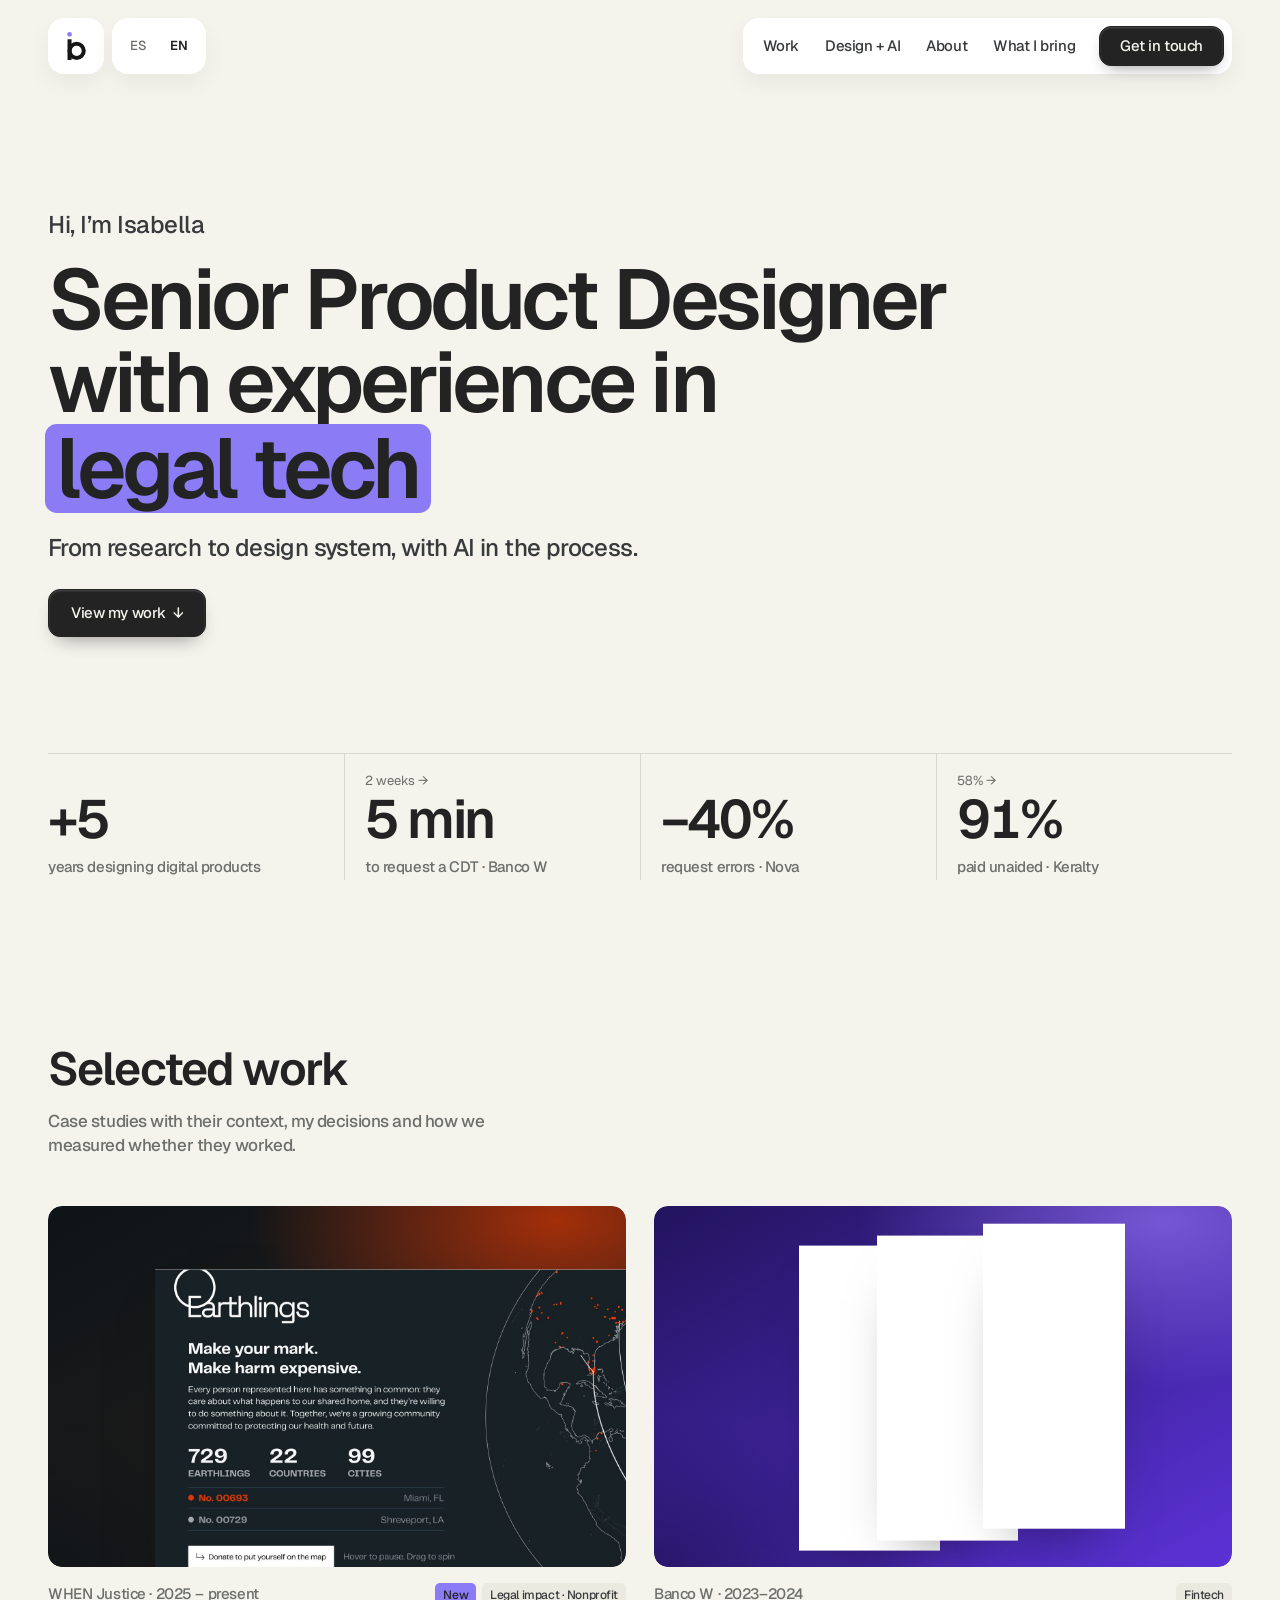
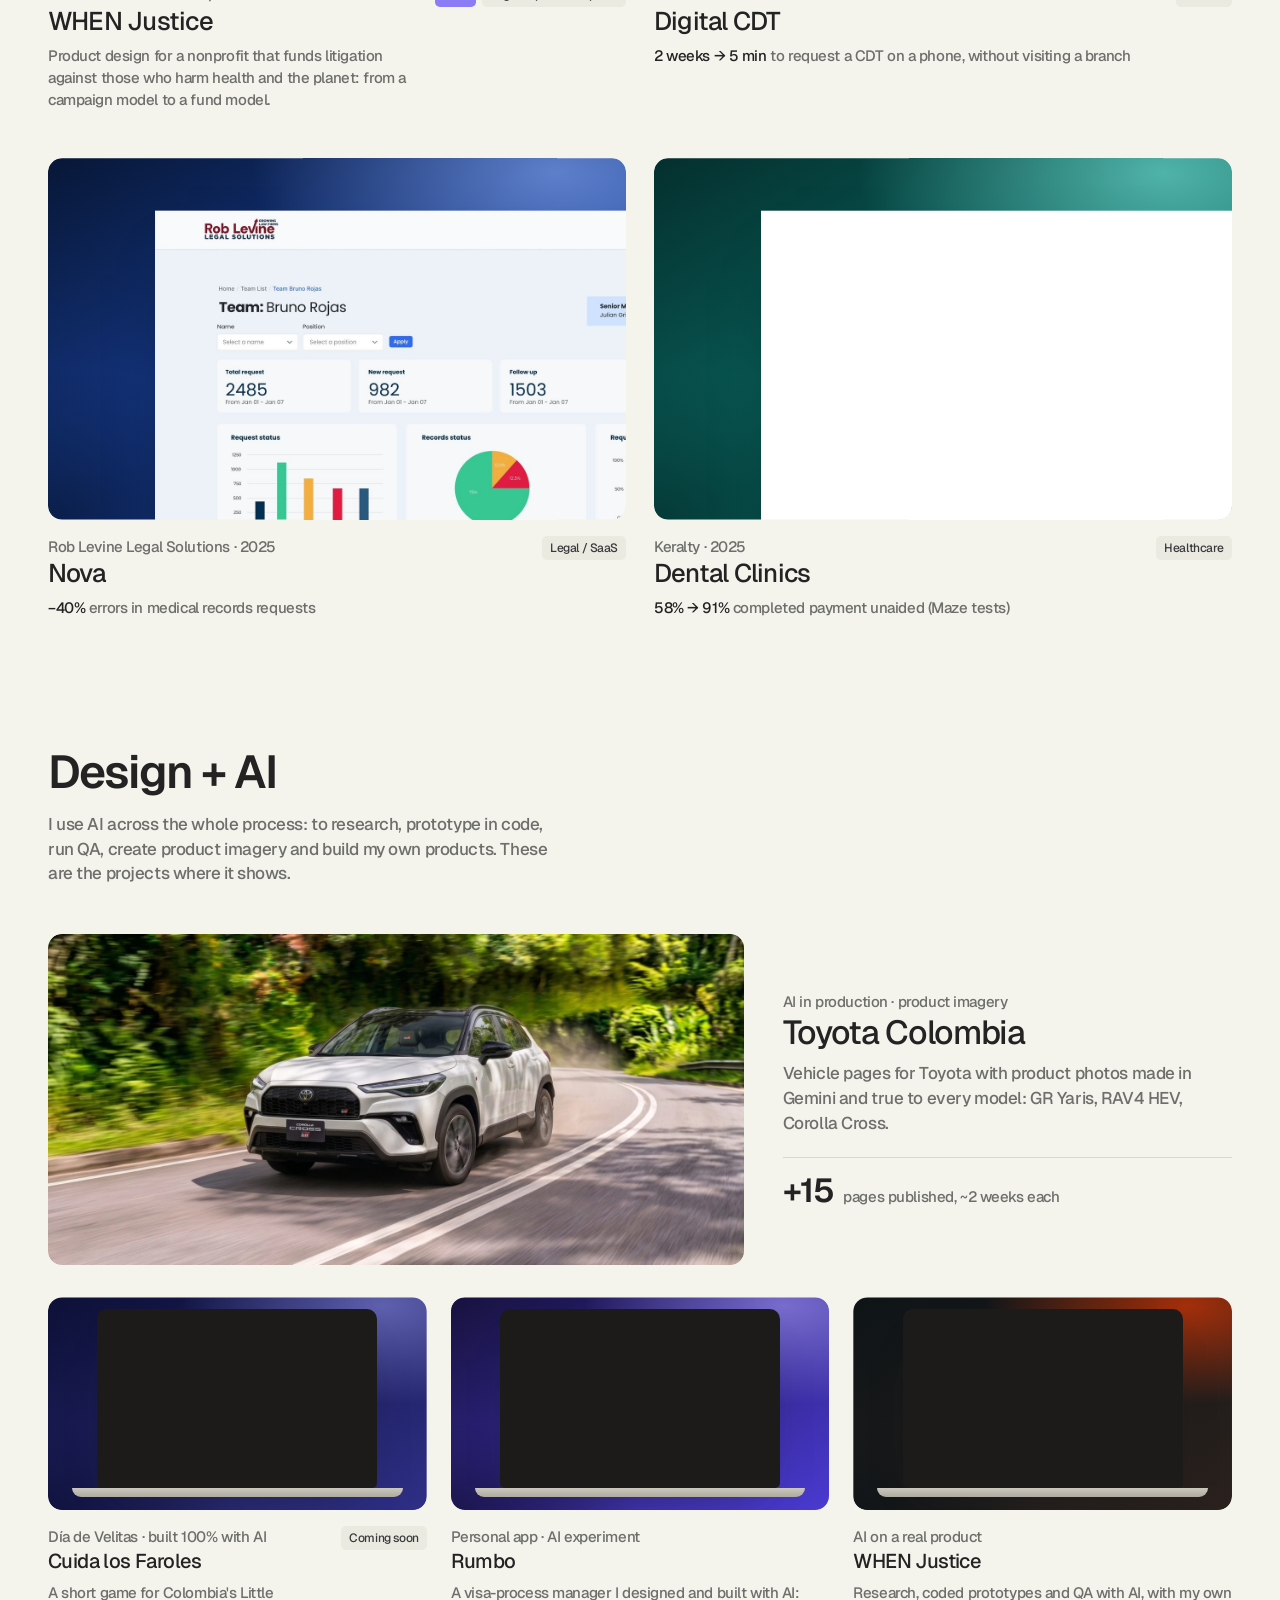
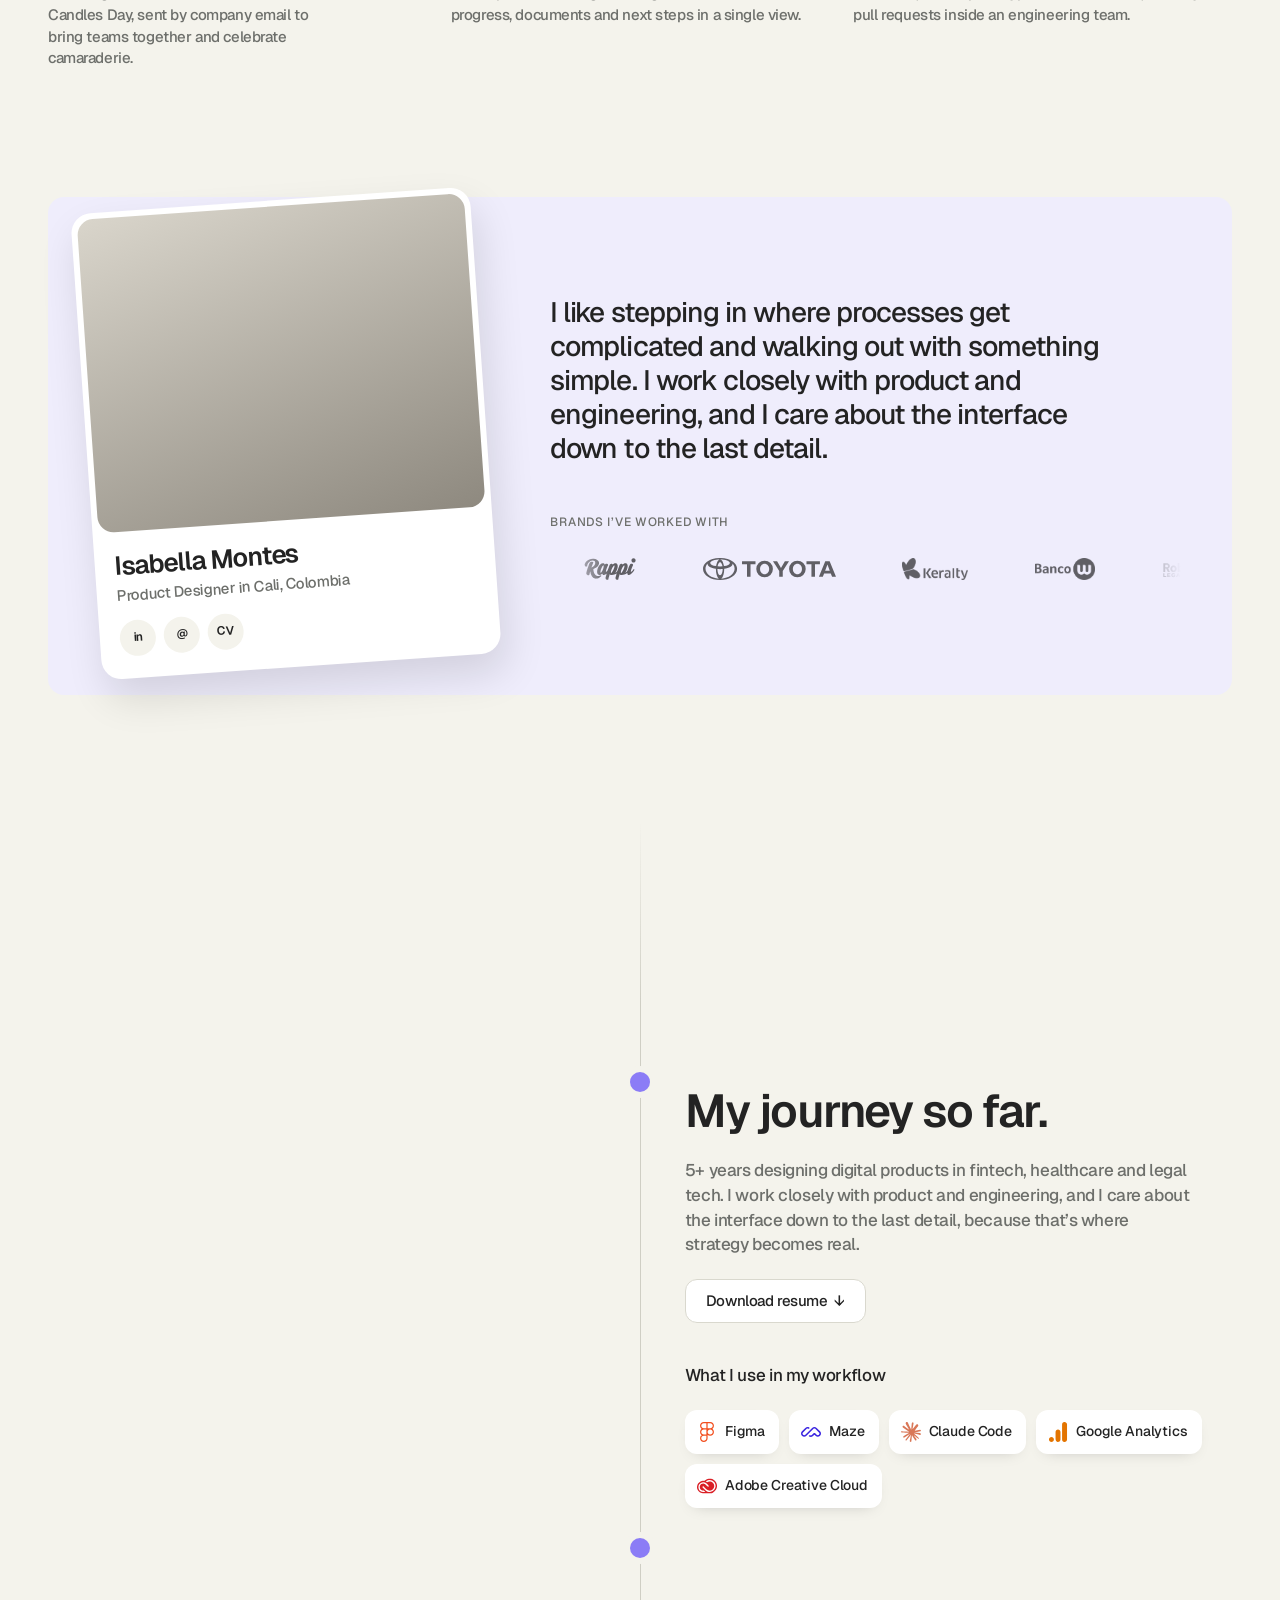
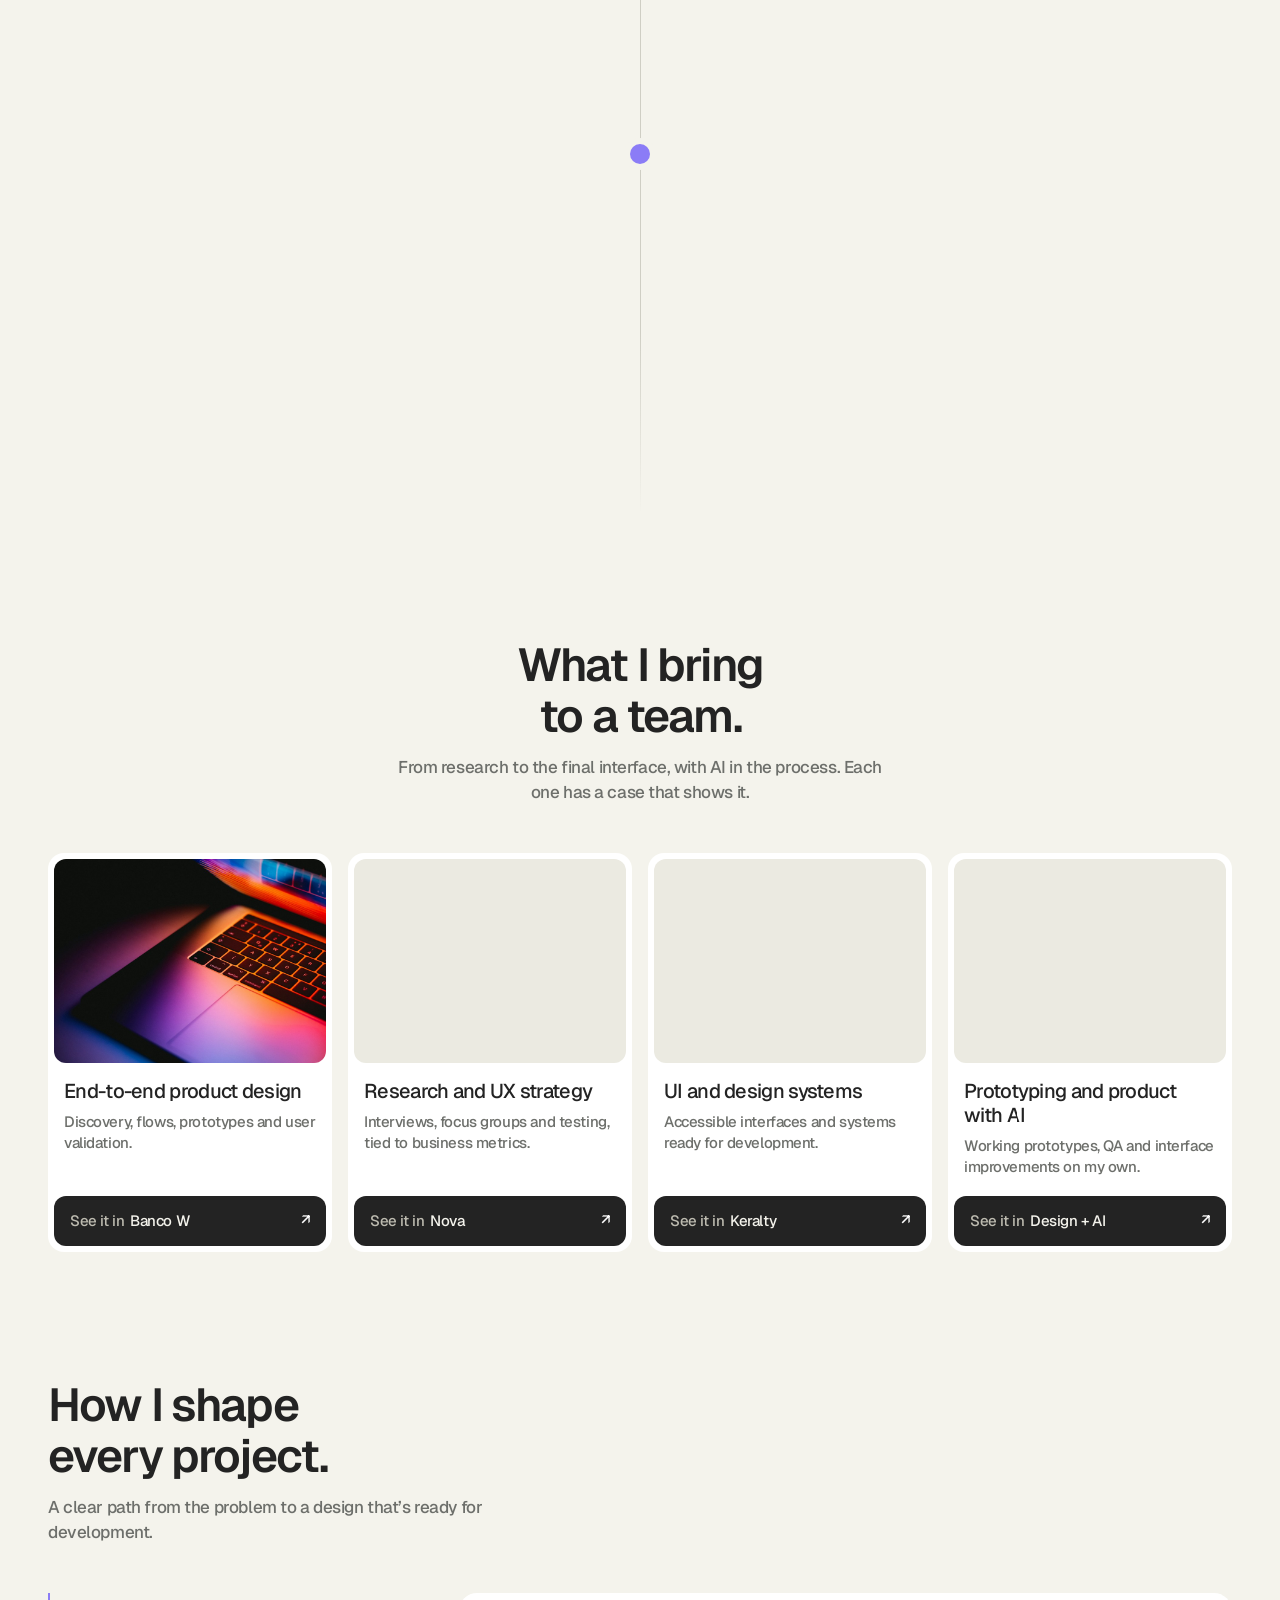
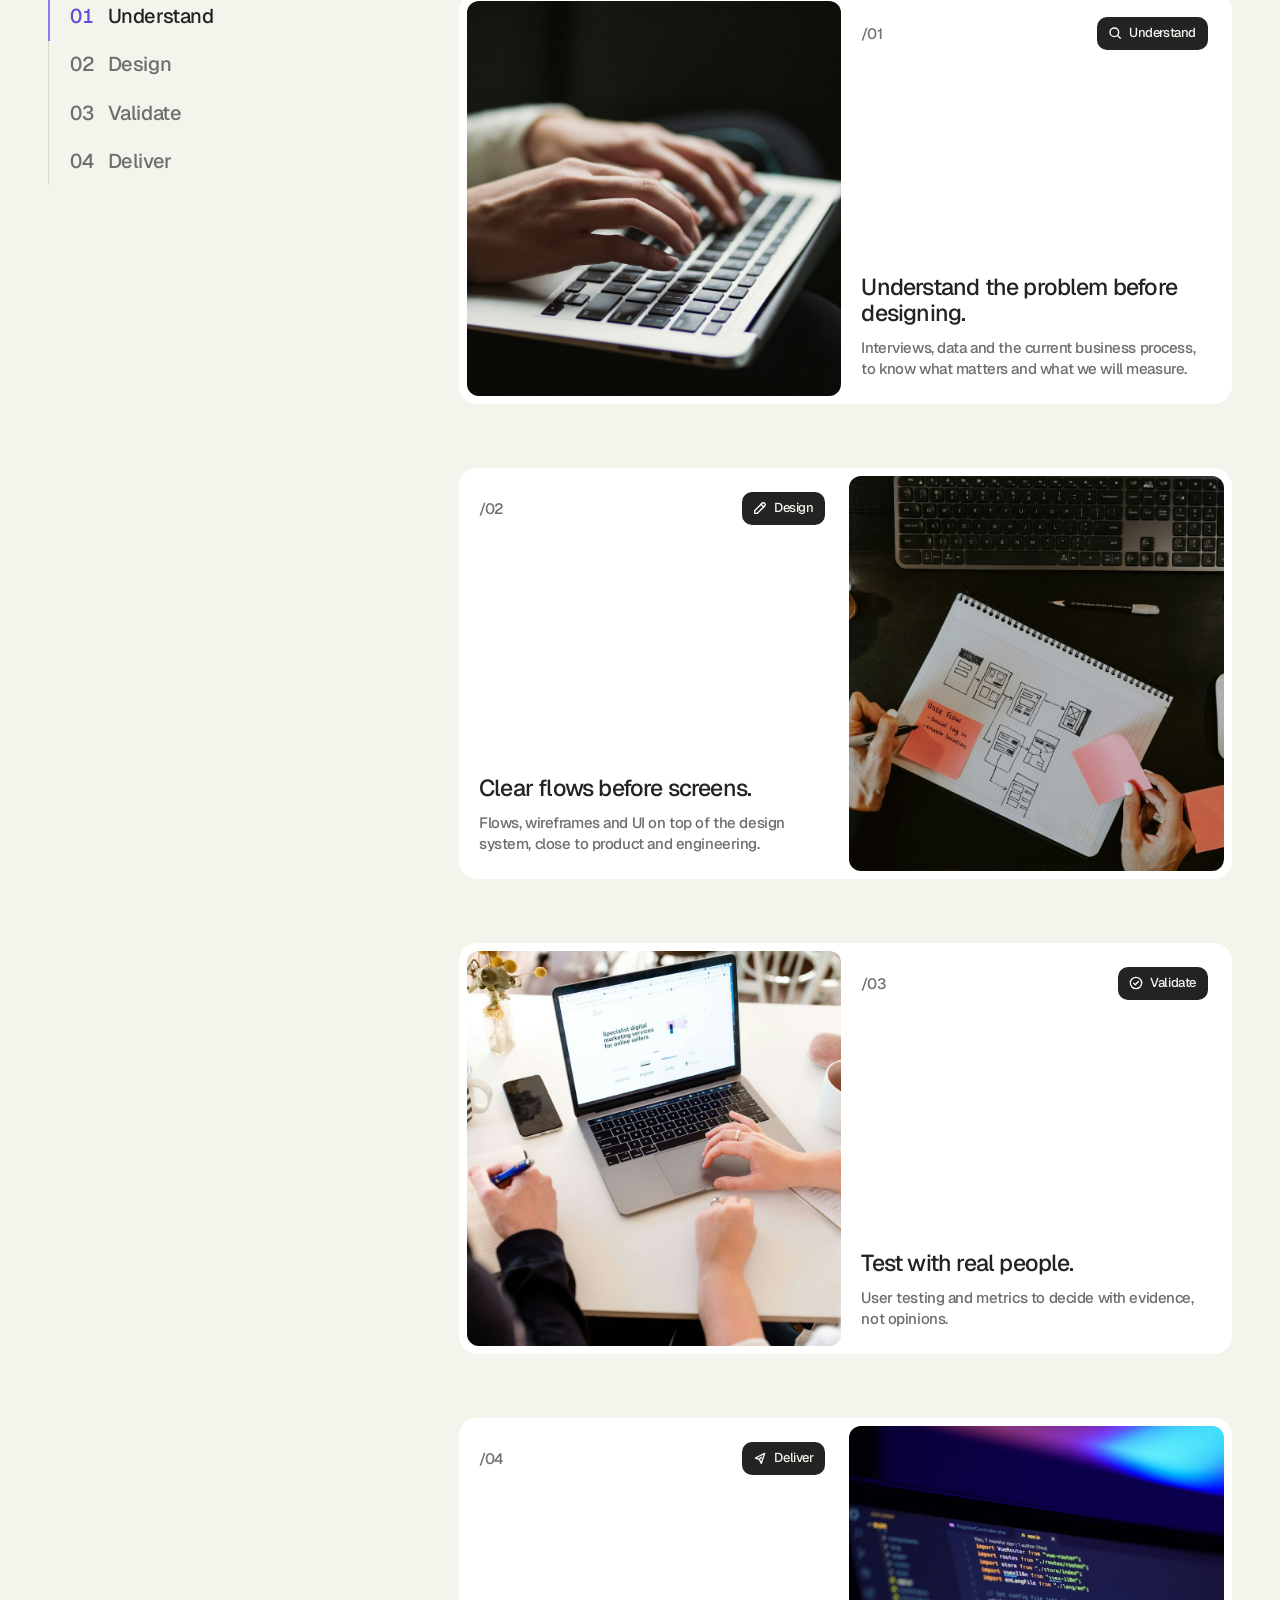
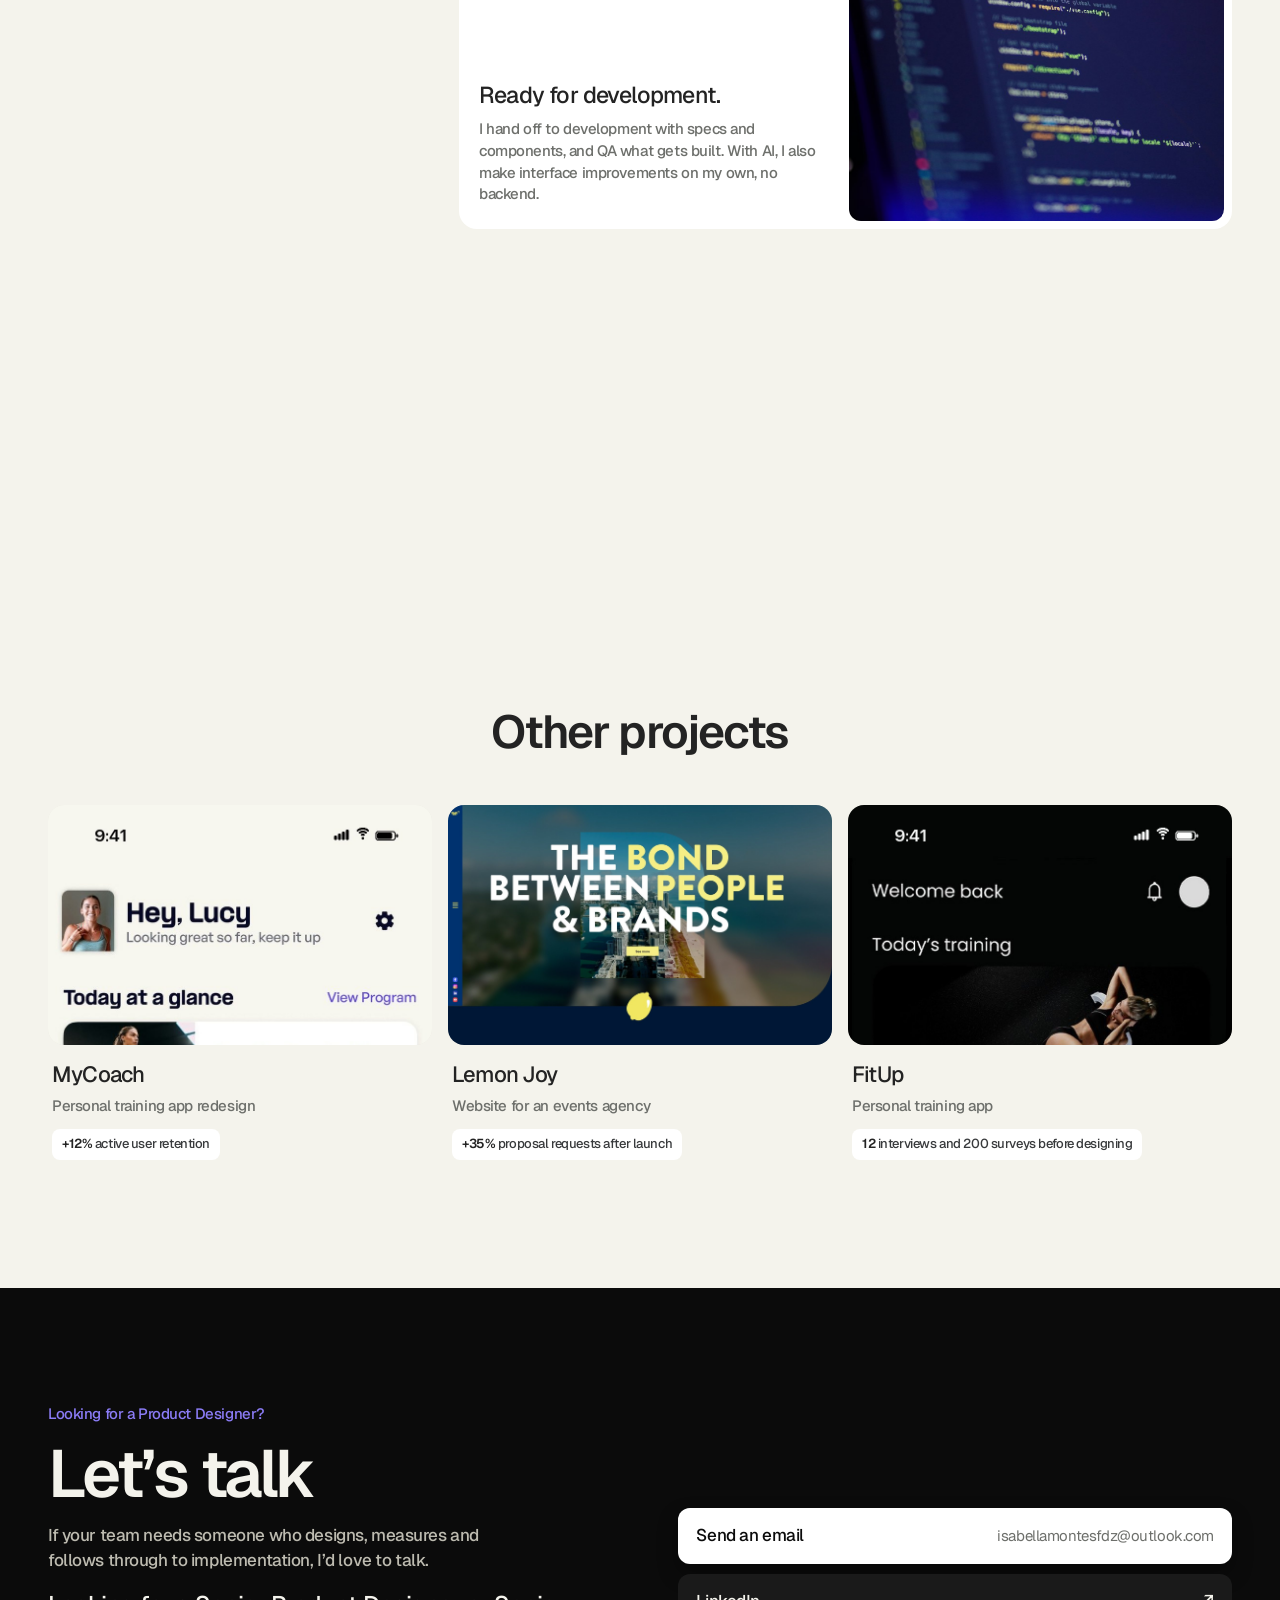
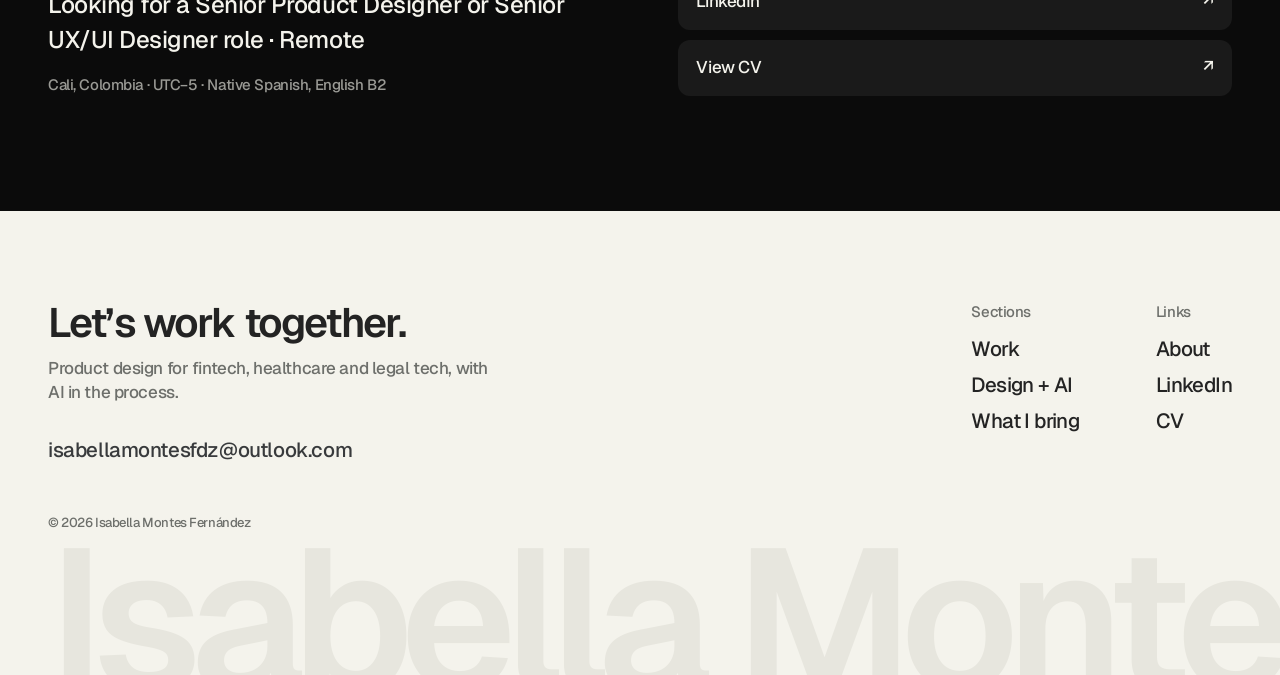
==== commit 91688c4e: "Lavanda suave (#EFEDFC) en hover/pressed del menú y fondo de Sobre mí Co-Authored-By: Claude Opus 5." ====
--- a/index.html
+++ b/index.html
@@ -26,19 +26,20 @@
   <link rel="preconnect" href="https://fonts.googleapis.com">
   <link rel="preconnect" href="https://fonts.gstatic.com" crossorigin>
   <link href="https://fonts.googleapis.com/css2?family=Geist:wght@400;500;600&display=swap" rel="stylesheet">
-  <link rel="stylesheet" href="css/home.css?v=202611253">
+  <link rel="stylesheet" href="css/home.css?v=202611254">
   <script>document.documentElement.classList.add("js")</script>
-  <script src="data/proyectos.js?v=202611253" defer></script>
-  <script src="data/home.js?v=202611253" defer></script>
-  <script src="js/i18n.js?v=202611253" defer></script>
-  <script src="js/render.js?v=202611253" defer></script>
-  <script src="data/ai-lab.js?v=202611253" defer></script>
-  <script src="js/ai-lab.js?v=202611253" defer></script>
-  <script src="js/home-v2.js?v=202611253" defer></script>
-  <script src="js/main.js?v=202611253" defer></script>
-  <script src="js/motion.js?v=202611253" defer></script>
+  <script src="data/proyectos.js?v=202611254" defer></script>
+  <script src="data/home.js?v=202611254" defer></script>
+  <script src="js/i18n.js?v=202611254" defer></script>
+  <script src="js/render.js?v=202611254" defer></script>
+  <script src="data/ai-lab.js?v=202611254" defer></script>
+  <script src="js/ai-lab.js?v=202611254" defer></script>
+  <script src="js/home-v2.js?v=202611254" defer></script>
+  <script src="js/main.js?v=202611254" defer></script>
+  <script src="js/motion.js?v=202611254" defer></script>
 </head>
 <body>
+
 
 
 
@@ -83,7 +84,7 @@
     <section class="hero wrap" id="top">
       <div class="hero__main">
         <p class="hero__hello rise" style="--d:40ms"><span data-i18n="h3.hello">Hola, soy Isabella</span></p>
-        <h1 class="hero__title" data-hero-title="" aria-label="Senior Product Designer con experiencia en fintech, salud, legal tech, SaaS y retail" data-lang="es"><span class="w" aria-hidden="true"><span class="w__i" style="--i:0">Senior</span></span> <span class="w" aria-hidden="true"><span class="w__i" style="--i:1">Product</span></span> <span class="w" aria-hidden="true"><span class="w__i" style="--i:2">Designer</span></span> <span class="w" aria-hidden="true"><span class="w__i" style="--i:3">con</span></span> <span class="w" aria-hidden="true"><span class="w__i" style="--i:4">experiencia</span></span> <span class="w" aria-hidden="true"><span class="w__i" style="--i:5">en</span></span> <span class="rot" data-rot="" aria-hidden="true" style="--wi: 6; width: 293px;"><span class="rot__track" style="--i: 0; transition: none;"><span class="rot__w">fintech</span><span class="rot__w">salud</span><span class="rot__w">legal tech</span><span class="rot__w">SaaS</span><span class="rot__w">retail</span><span class="rot__w">fintech</span></span></span></h1>
+        <h1 class="hero__title" data-hero-title="" aria-label="Senior Product Designer con experiencia en fintech, salud, legal tech, SaaS y retail" data-lang="es"><span class="w" aria-hidden="true"><span class="w__i" style="--i:0">Senior</span></span> <span class="w" aria-hidden="true"><span class="w__i" style="--i:1">Product</span></span> <span class="w" aria-hidden="true"><span class="w__i" style="--i:2">Designer</span></span> <span class="w" aria-hidden="true"><span class="w__i" style="--i:3">con</span></span> <span class="w" aria-hidden="true"><span class="w__i" style="--i:4">experiencia</span></span> <span class="w" aria-hidden="true"><span class="w__i" style="--i:5">en</span></span> <span class="rot" data-rot="" aria-hidden="true" style="--wi: 6; width: 282px;"><span class="rot__track" style="--i: 0; transition: none;"><span class="rot__w">fintech</span><span class="rot__w">salud</span><span class="rot__w">legal tech</span><span class="rot__w">SaaS</span><span class="rot__w">retail</span><span class="rot__w">fintech</span></span></span></h1>
         <p class="hero__sub rise" style="--d:220ms" data-i18n="h3.sub2">Del research al design system, con IA en el proceso.</p>
         <a href="#trabajo" class="btn btn--dark hero__cta rise" style="--d:320ms"><span data-i18n="h3.cta">Ver mi trabajo</span> <span class="arrow" aria-hidden="true">↓</span></a>
       </div>
--- a/css/home.css
+++ b/css/home.css
@@ -9,6 +9,7 @@
   --paper: #F4F3EC;
   --tile: #EBEAE1;
   --tile-2: #E2E1D7;
+  --lav-wash: #EFEDFC; /* lavanda muy suave: hover del menú y fondo de Sobre mí */
   --raised: #FFFFFF;
   --ink: #232323;
   --ink-2: #383A3C;
@@ -111,7 +112,7 @@
 .top__nav { display: flex; gap: 2px; font-size: .9375rem; font-weight: 500; }
 /* hover visible: fondo suave detrás del enlace */
 .top__nav a { padding: 9px 12px; border-radius: 10px; color: var(--ink-2); transition: color var(--t-fast) var(--e-out), background var(--t-fast) var(--e-out); }
-.top__nav a:hover { color: var(--ink); background: var(--tile-2); }
+.top__nav a:hover, .top__nav a:active, .top__nav a[aria-current] { color: var(--ink); background: var(--lav-wash); }
 .lang { display: inline-flex; align-items: center; gap: 2px; height: 56px; padding: 0 8px; font-size: var(--fs-micro); letter-spacing: .02em; }
 .lang button { border: 0; background: none; padding: 0 10px; height: 40px; border-radius: 10px; cursor: pointer; color: var(--mute); transition: background var(--t-fast) var(--e-out), color var(--t-fast) var(--e-out); }
 .lang button:hover { background: var(--tile-2); color: var(--ink); }
@@ -316,7 +317,7 @@
 /* ---------- Sobre mí (Folira): caja gris + tarjeta de perfil inclinada + marcas ---------- */
 .about2__box {
   position: relative; display: grid; grid-template-columns: minmax(0, 400px) minmax(0, 1fr); gap: clamp(32px, 5vw, 80px); align-items: center;
-  background: var(--tile); border-radius: var(--r-box); padding: clamp(28px, 4vw, 56px) clamp(24px, 4vw, 64px) clamp(28px, 4vw, 56px) clamp(16px, 3vw, 40px);
+  background: var(--lav-wash); border-radius: var(--r-box); padding: clamp(28px, 4vw, 56px) clamp(24px, 4vw, 64px) clamp(28px, 4vw, 56px) clamp(16px, 3vw, 40px);
 }
 .profile {
   background: var(--raised); border-radius: 20px; padding: 6px; display: grid; gap: 16px;
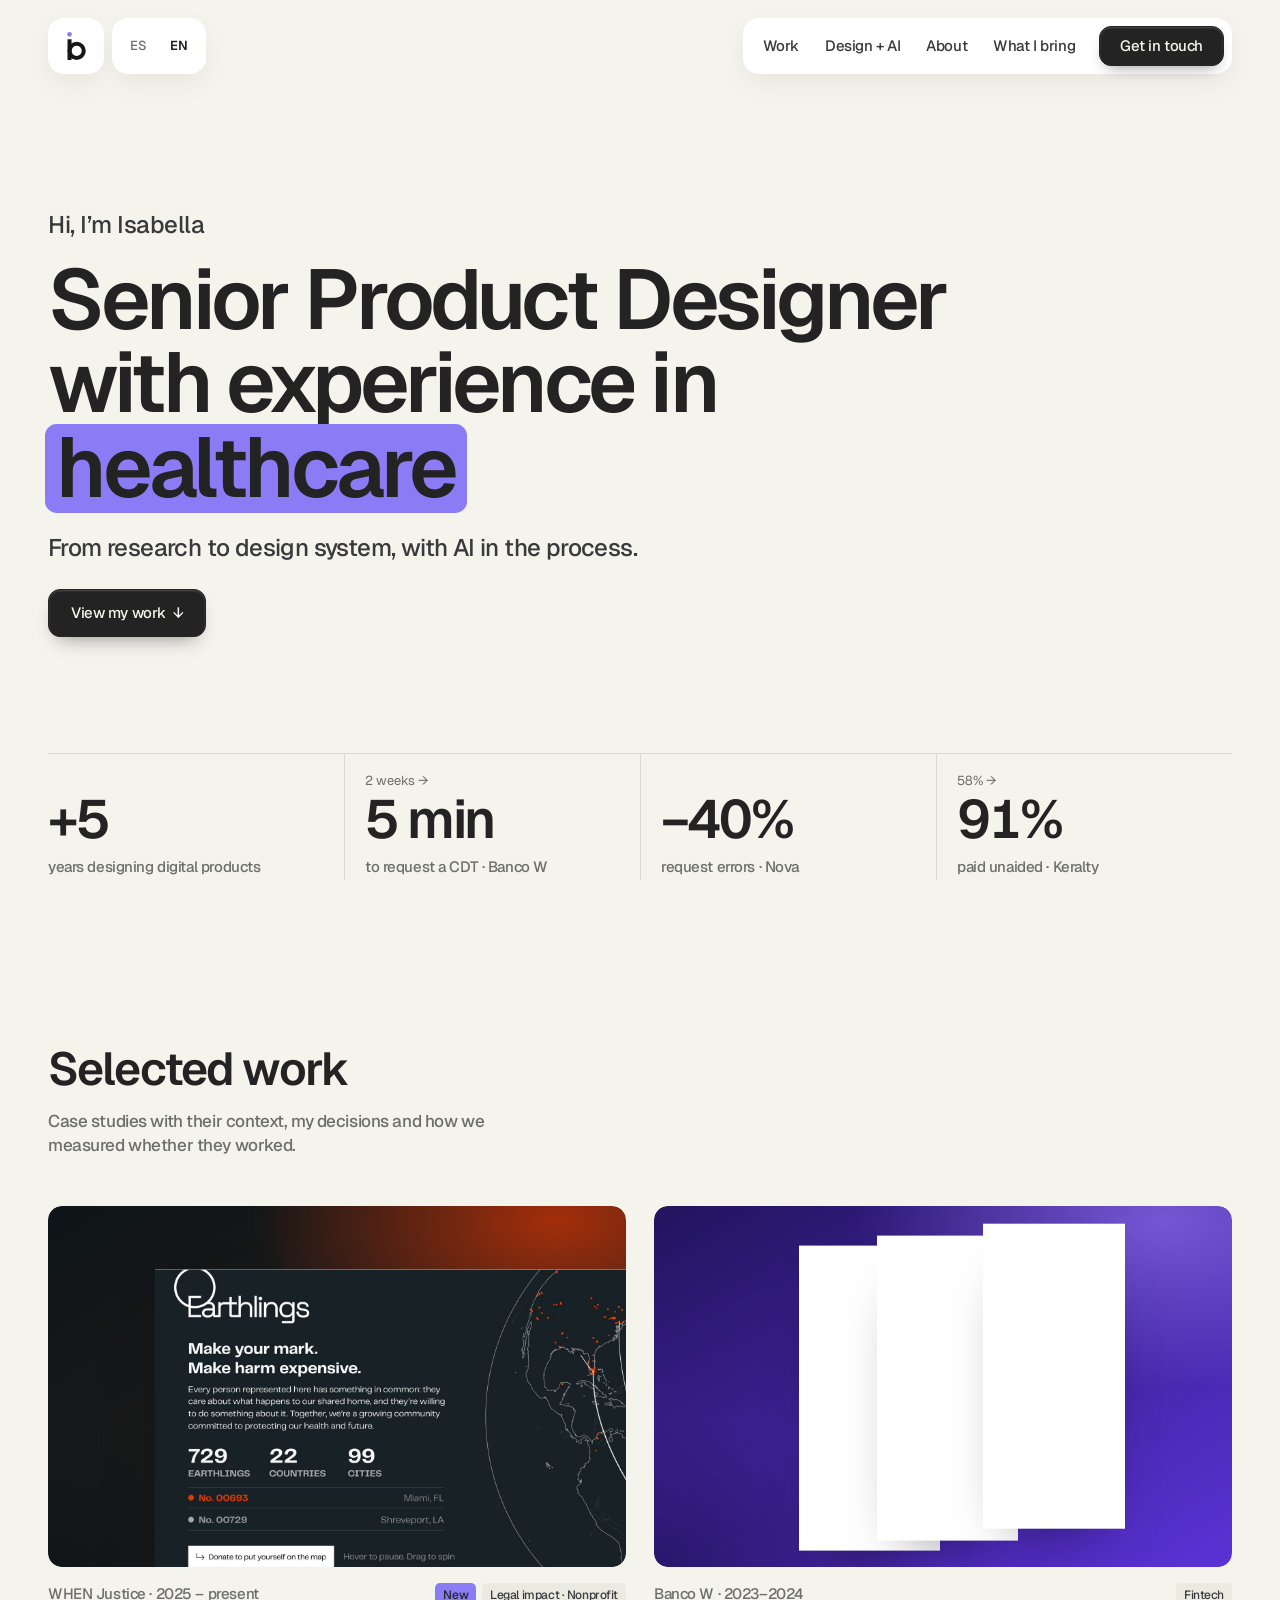
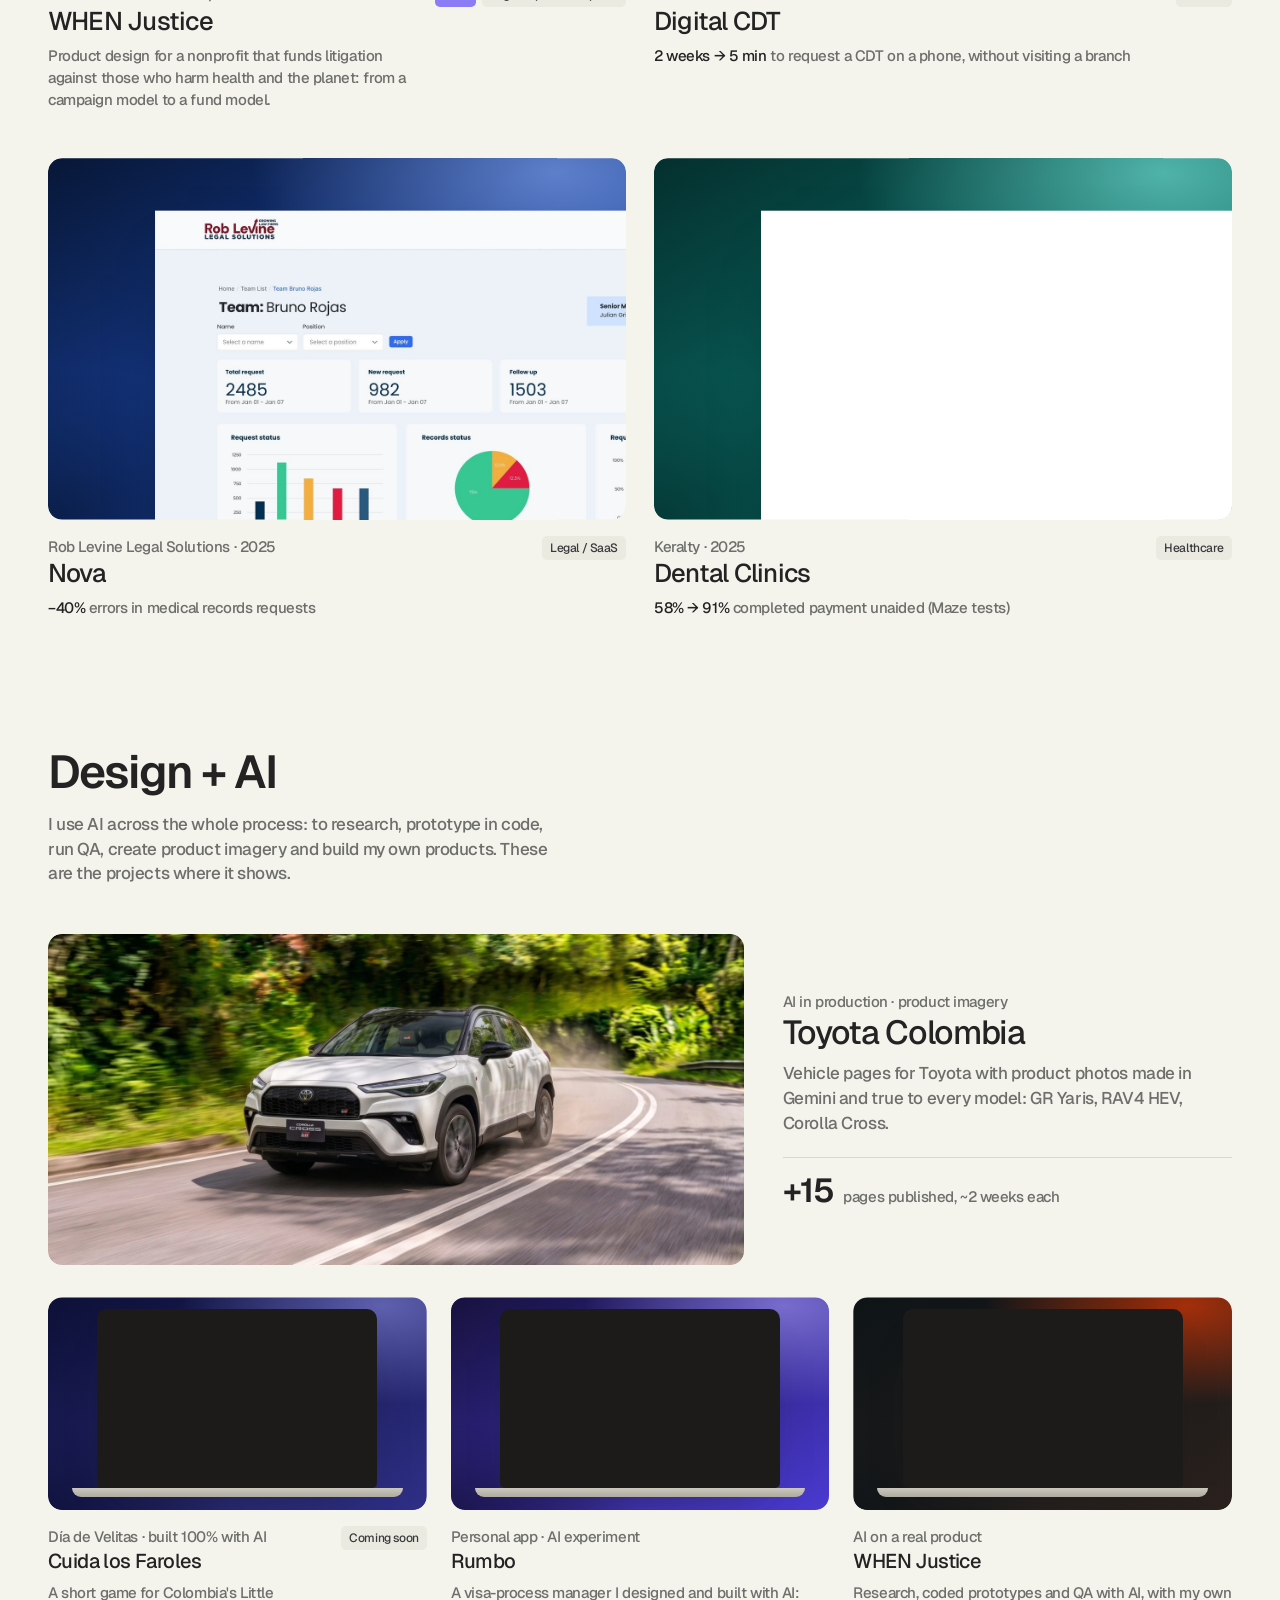
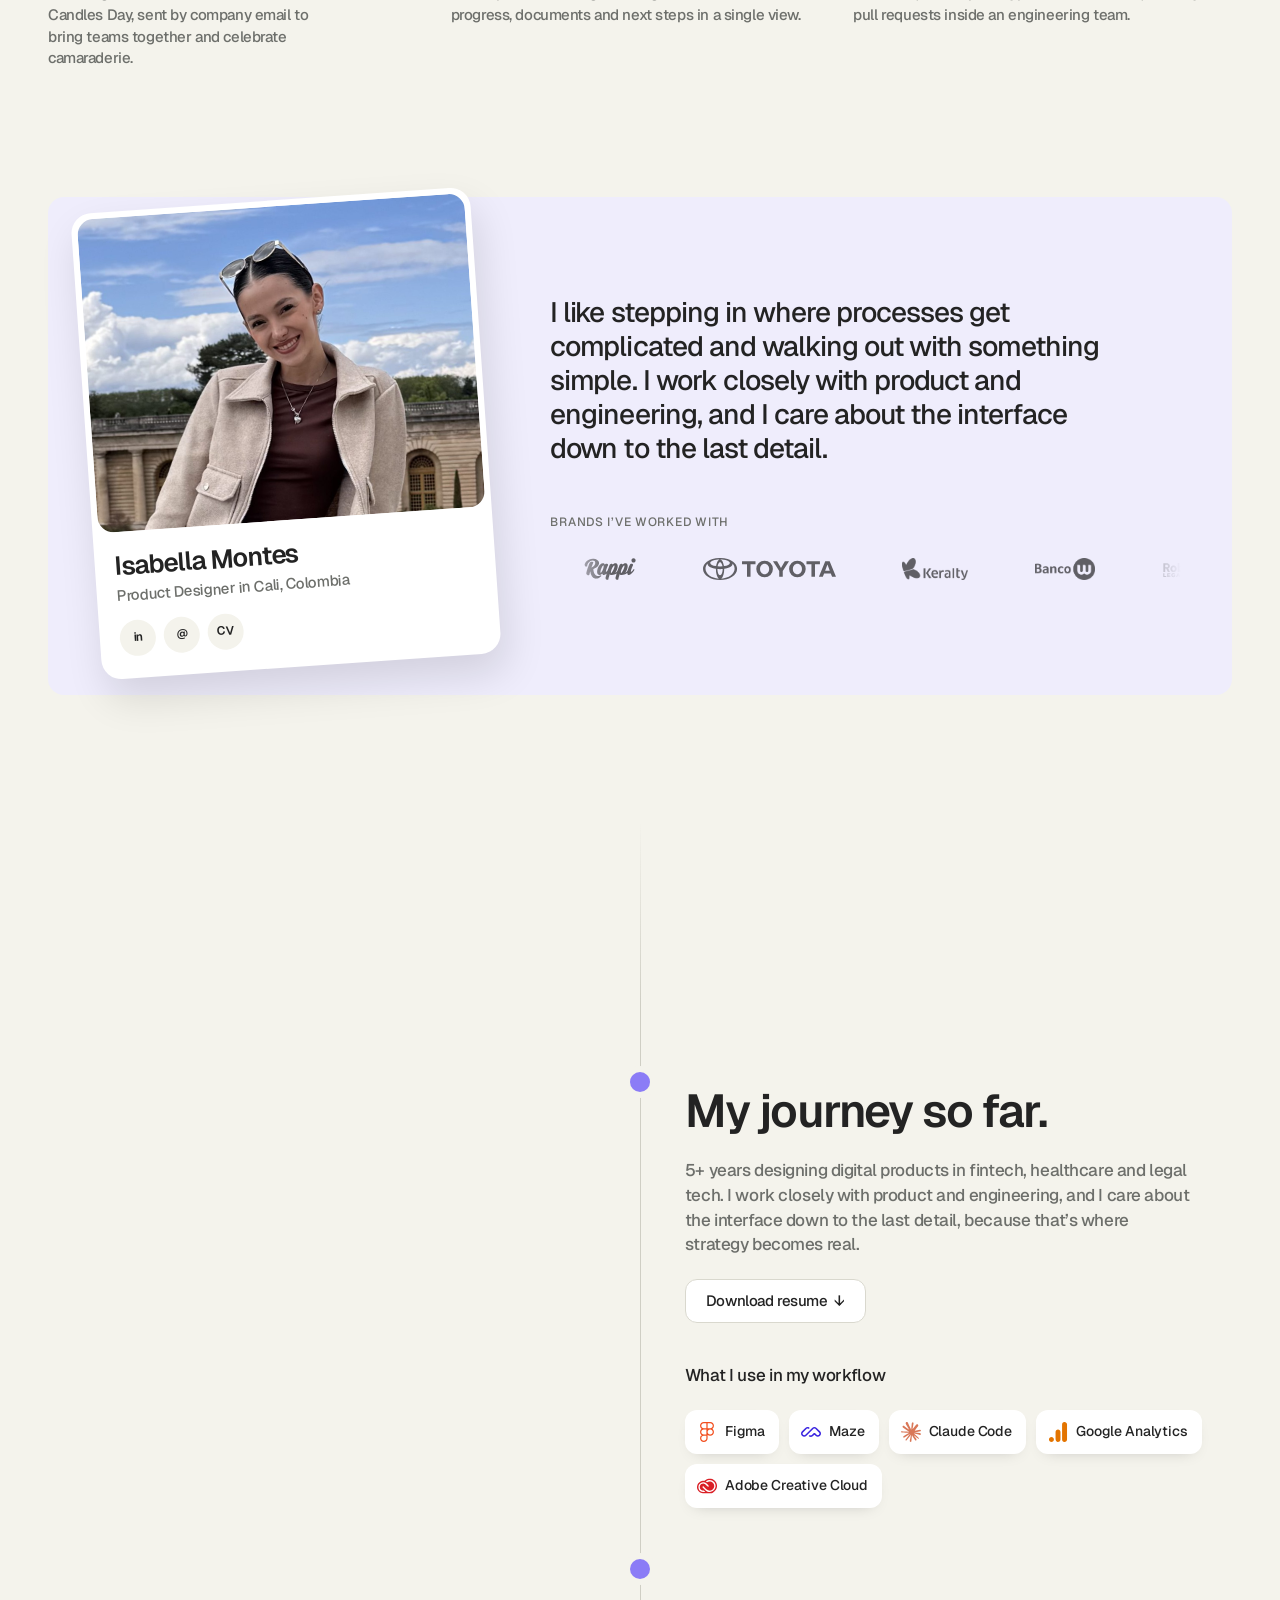
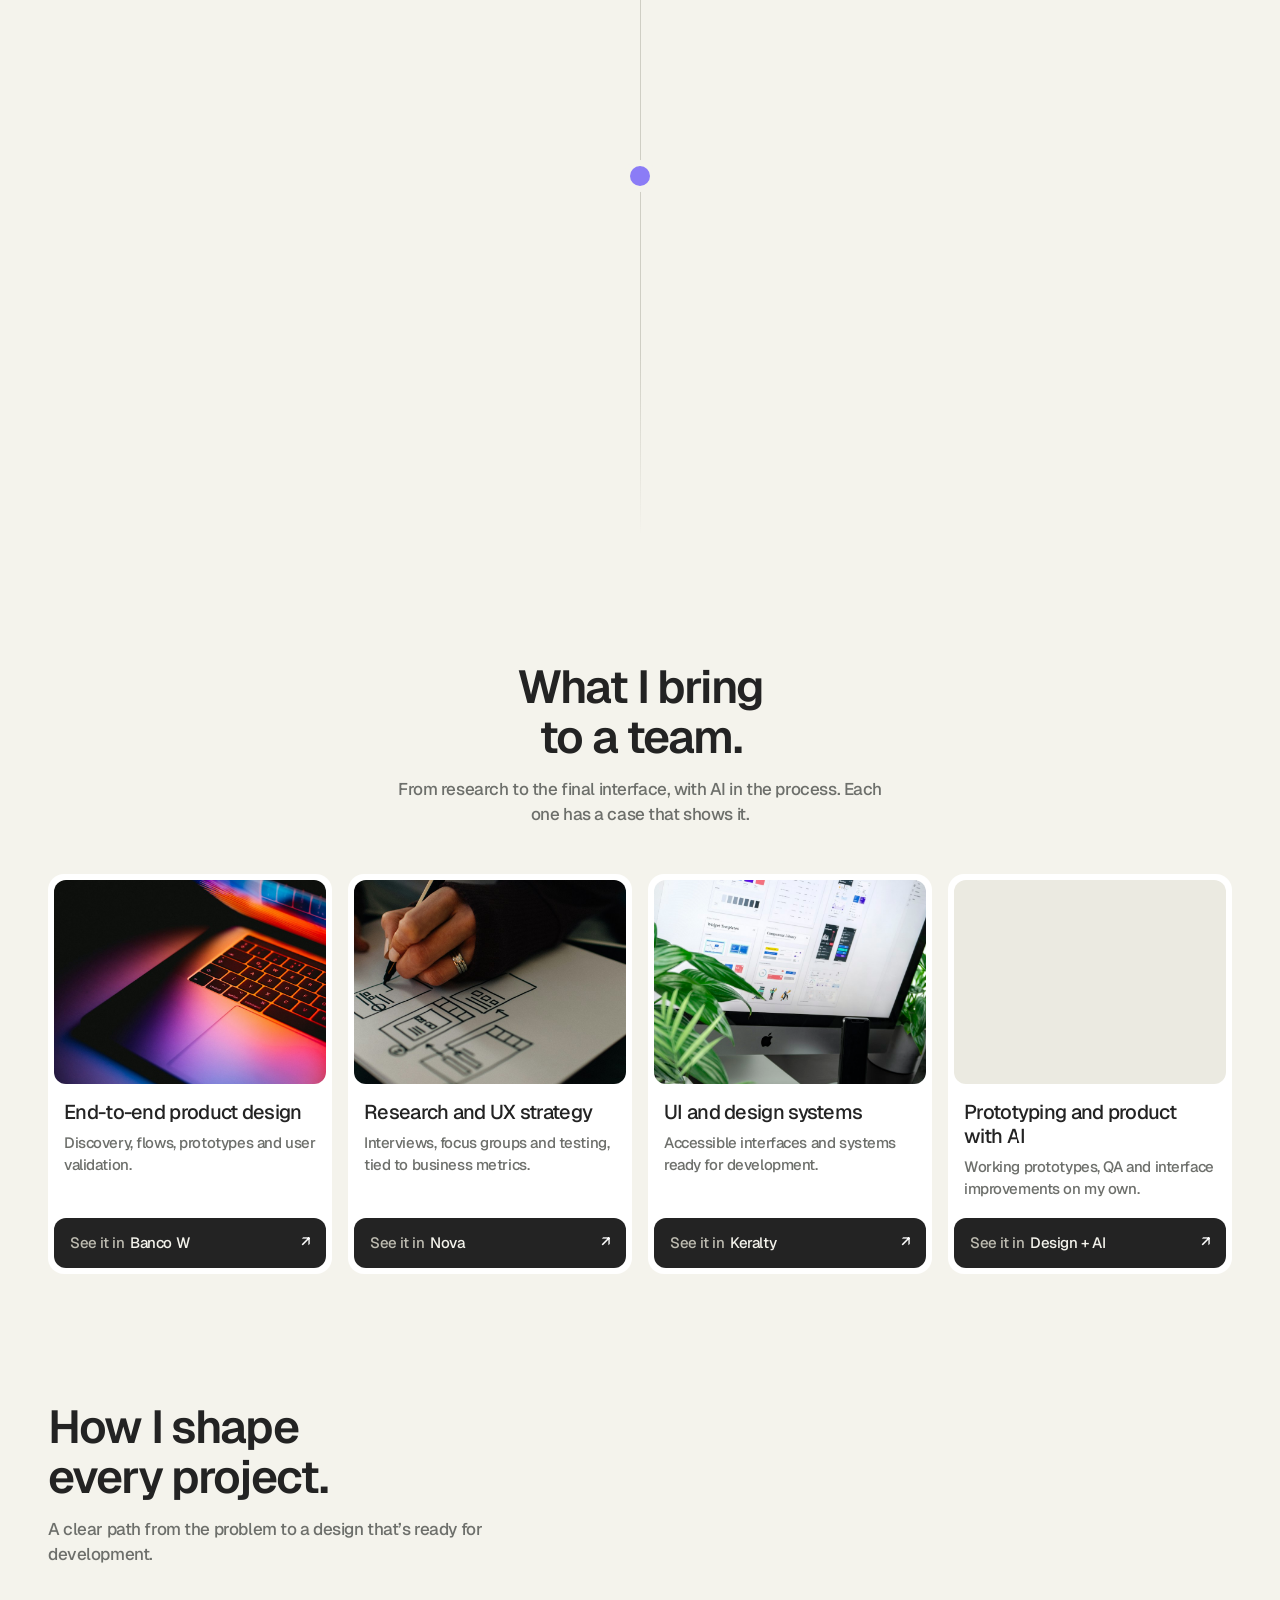
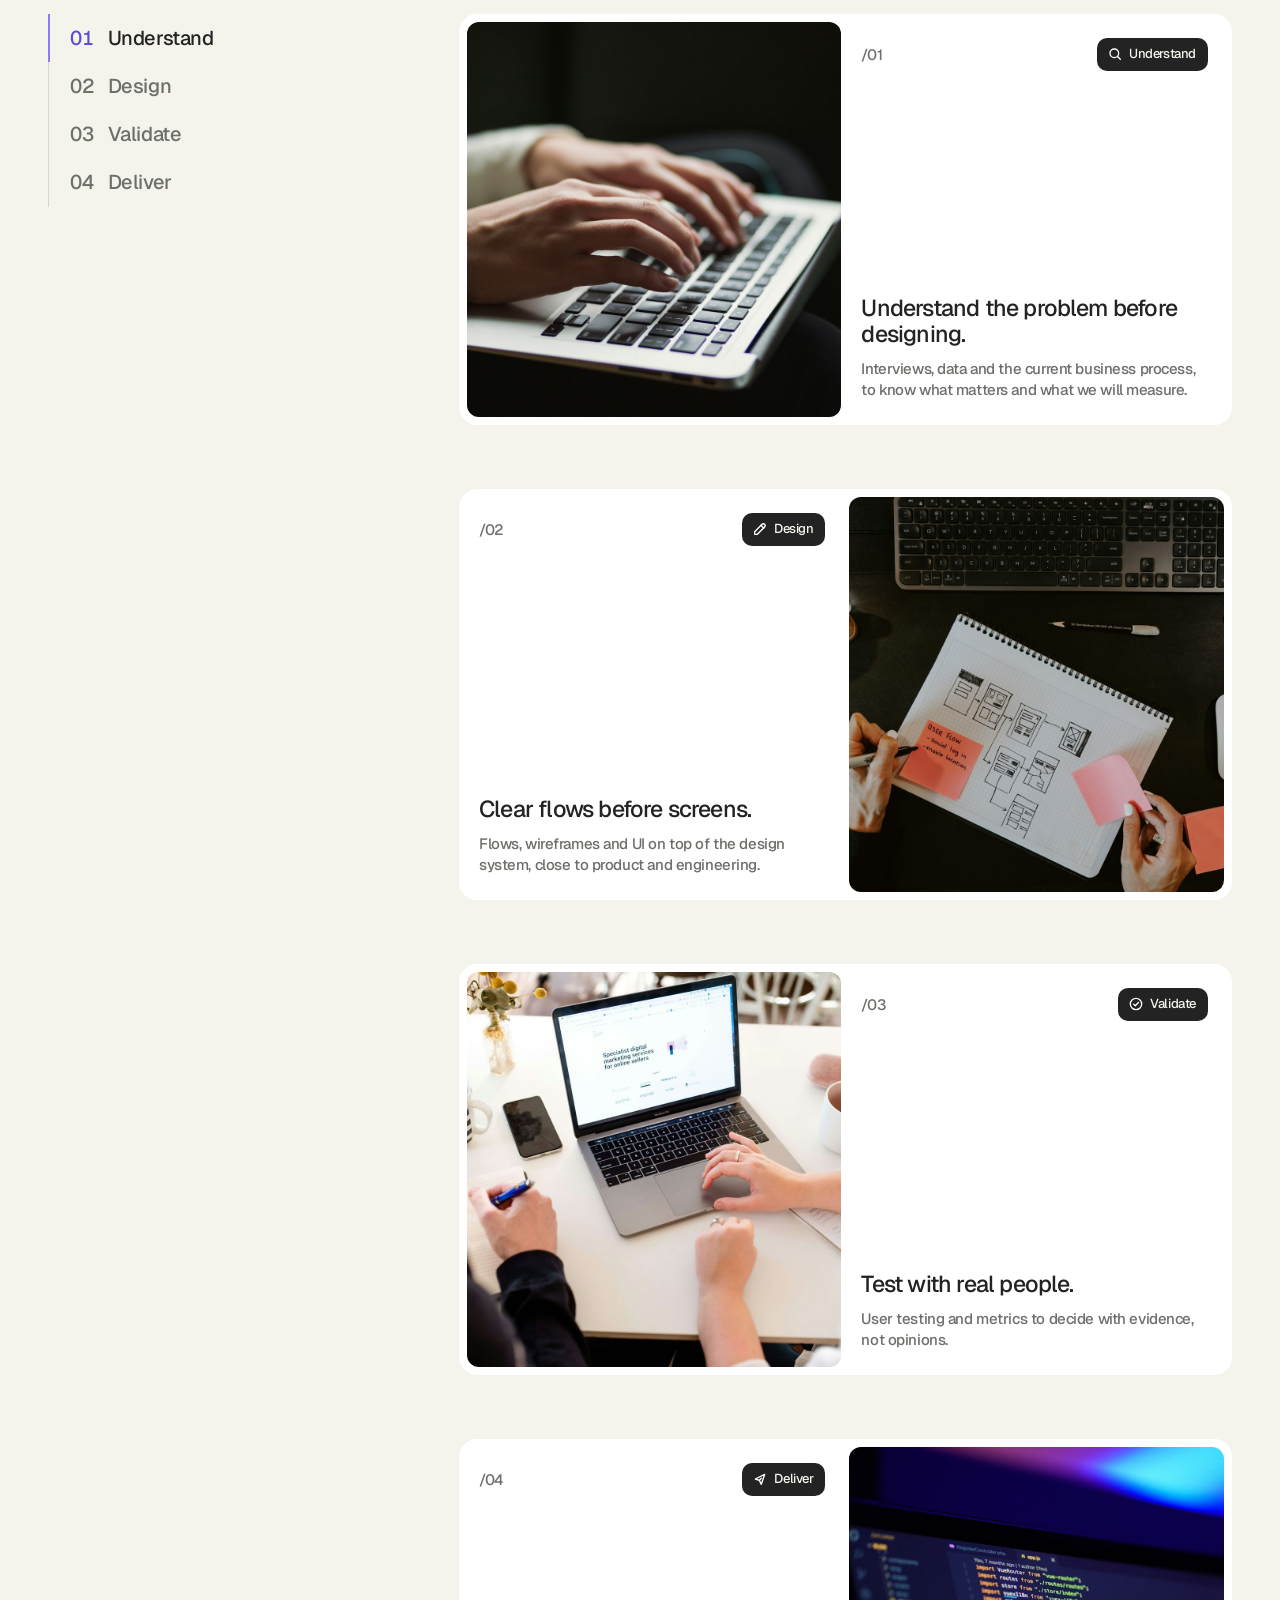
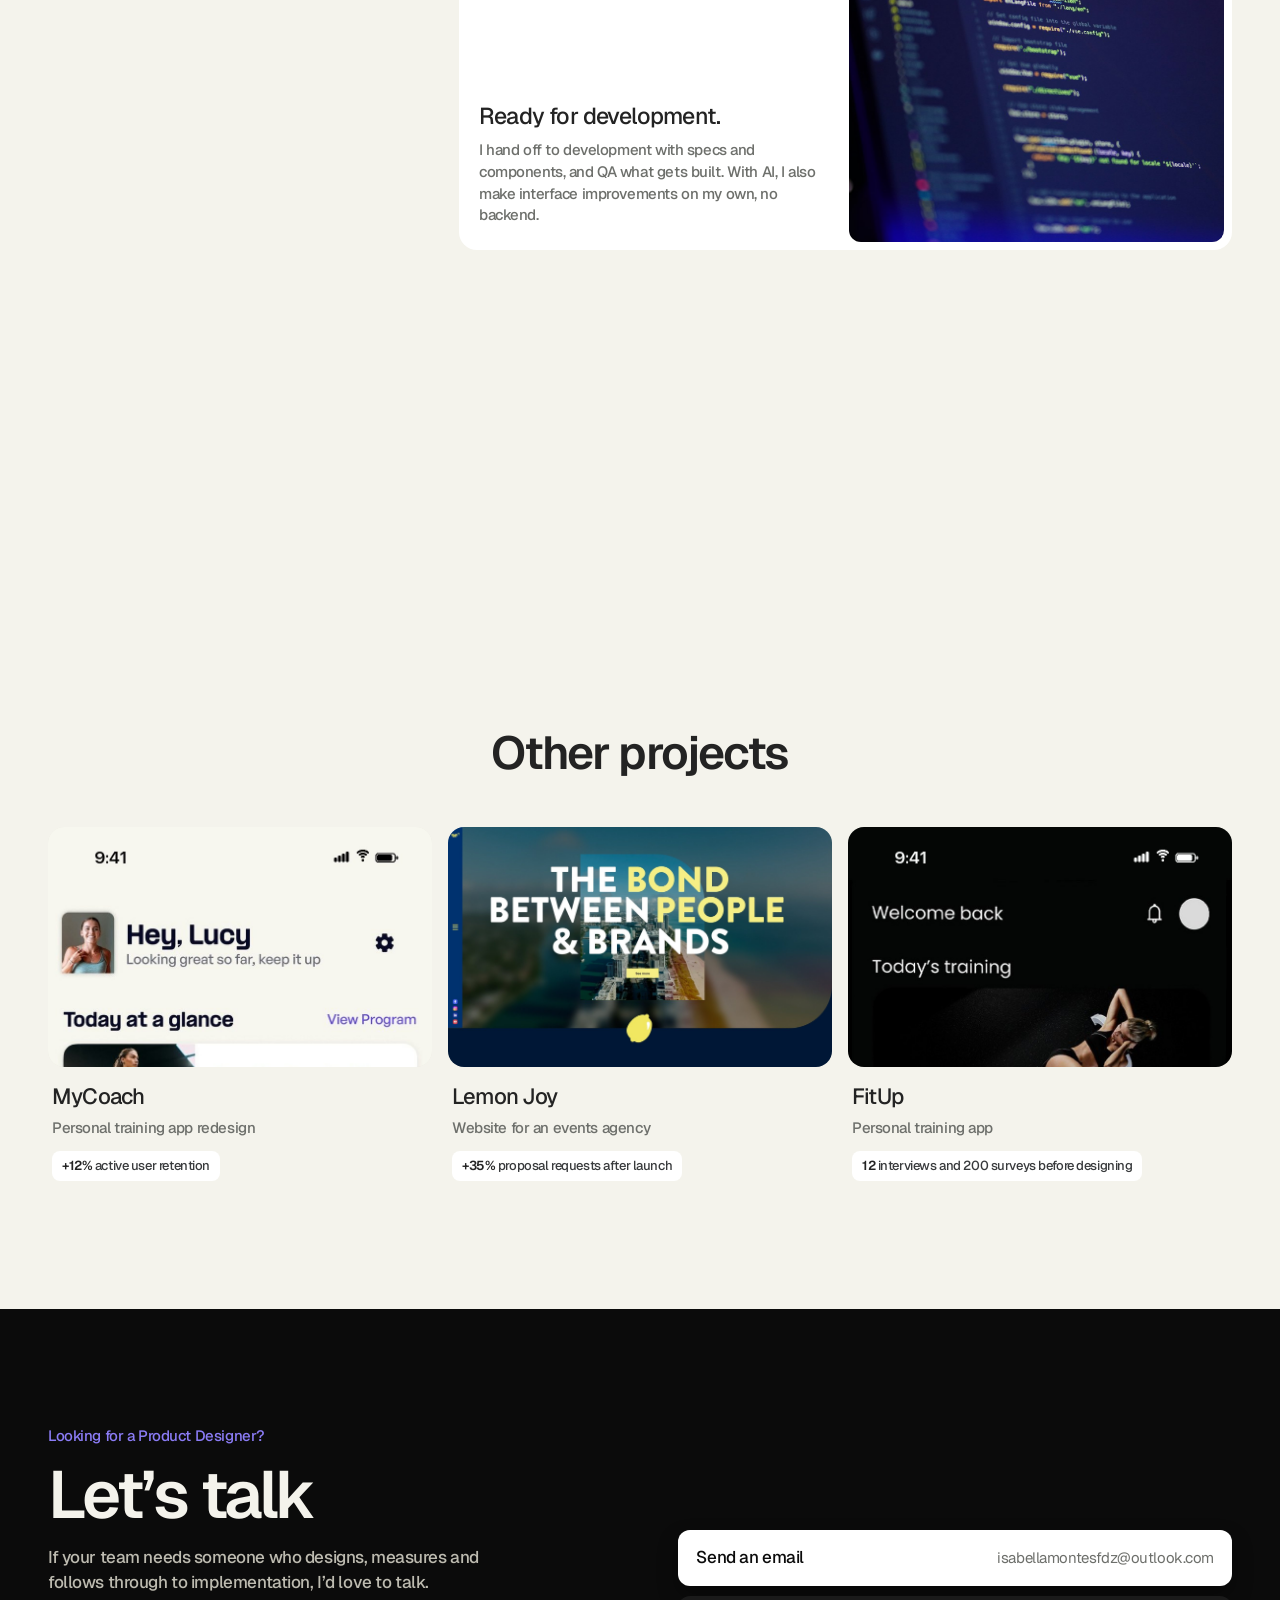
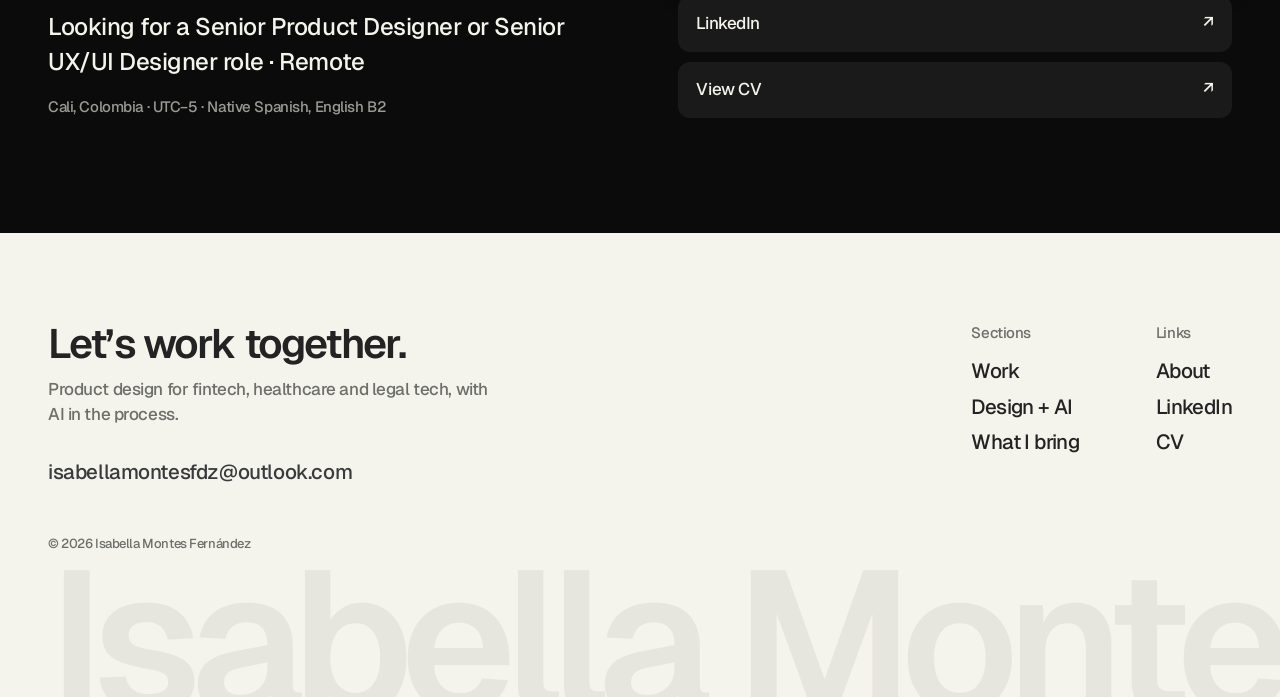
==== commit fc6aecf1: "Trayectoria: Katapult · WHEN Justice con la decisión de producto (donaciones pequeñas en masa, foco " ====
--- a/index.html
+++ b/index.html
@@ -26,19 +26,20 @@
   <link rel="preconnect" href="https://fonts.googleapis.com">
   <link rel="preconnect" href="https://fonts.gstatic.com" crossorigin>
   <link href="https://fonts.googleapis.com/css2?family=Geist:wght@400;500;600&display=swap" rel="stylesheet">
-  <link rel="stylesheet" href="css/home.css?v=202611254">
+  <link rel="stylesheet" href="css/home.css?v=202611255">
   <script>document.documentElement.classList.add("js")</script>
-  <script src="data/proyectos.js?v=202611254" defer></script>
-  <script src="data/home.js?v=202611254" defer></script>
-  <script src="js/i18n.js?v=202611254" defer></script>
-  <script src="js/render.js?v=202611254" defer></script>
-  <script src="data/ai-lab.js?v=202611254" defer></script>
-  <script src="js/ai-lab.js?v=202611254" defer></script>
-  <script src="js/home-v2.js?v=202611254" defer></script>
-  <script src="js/main.js?v=202611254" defer></script>
-  <script src="js/motion.js?v=202611254" defer></script>
+  <script src="data/proyectos.js?v=202611255" defer></script>
+  <script src="data/home.js?v=202611255" defer></script>
+  <script src="js/i18n.js?v=202611255" defer></script>
+  <script src="js/render.js?v=202611255" defer></script>
+  <script src="data/ai-lab.js?v=202611255" defer></script>
+  <script src="js/ai-lab.js?v=202611255" defer></script>
+  <script src="js/home-v2.js?v=202611255" defer></script>
+  <script src="js/main.js?v=202611255" defer></script>
+  <script src="js/motion.js?v=202611255" defer></script>
 </head>
 <body>
+
 
 
 
@@ -84,7 +85,7 @@
     <section class="hero wrap" id="top">
       <div class="hero__main">
         <p class="hero__hello rise" style="--d:40ms"><span data-i18n="h3.hello">Hola, soy Isabella</span></p>
-        <h1 class="hero__title" data-hero-title="" aria-label="Senior Product Designer con experiencia en fintech, salud, legal tech, SaaS y retail" data-lang="es"><span class="w" aria-hidden="true"><span class="w__i" style="--i:0">Senior</span></span> <span class="w" aria-hidden="true"><span class="w__i" style="--i:1">Product</span></span> <span class="w" aria-hidden="true"><span class="w__i" style="--i:2">Designer</span></span> <span class="w" aria-hidden="true"><span class="w__i" style="--i:3">con</span></span> <span class="w" aria-hidden="true"><span class="w__i" style="--i:4">experiencia</span></span> <span class="w" aria-hidden="true"><span class="w__i" style="--i:5">en</span></span> <span class="rot" data-rot="" aria-hidden="true" style="--wi: 6; width: 282px;"><span class="rot__track" style="--i: 0; transition: none;"><span class="rot__w">fintech</span><span class="rot__w">salud</span><span class="rot__w">legal tech</span><span class="rot__w">SaaS</span><span class="rot__w">retail</span><span class="rot__w">fintech</span></span></span></h1>
+        <h1 class="hero__title" data-hero-title="" aria-label="Senior Product Designer con experiencia en fintech, salud, legal tech, SaaS y retail" data-lang="es"><span class="w" aria-hidden="true"><span class="w__i" style="--i:0">Senior</span></span> <span class="w" aria-hidden="true"><span class="w__i" style="--i:1">Product</span></span> <span class="w" aria-hidden="true"><span class="w__i" style="--i:2">Designer</span></span> <span class="w" aria-hidden="true"><span class="w__i" style="--i:3">con</span></span> <span class="w" aria-hidden="true"><span class="w__i" style="--i:4">experiencia</span></span> <span class="w" aria-hidden="true"><span class="w__i" style="--i:5">en</span></span> <span class="rot" data-rot="" aria-hidden="true" style="--wi: 6; width: 293px;"><span class="rot__track" style="--i: 0; transition: none;"><span class="rot__w">fintech</span><span class="rot__w">salud</span><span class="rot__w">legal tech</span><span class="rot__w">SaaS</span><span class="rot__w">retail</span><span class="rot__w">fintech</span></span></span></h1>
         <p class="hero__sub rise" style="--d:220ms" data-i18n="h3.sub2">Del research al design system, con IA en el proceso.</p>
         <a href="#trabajo" class="btn btn--dark hero__cta rise" style="--d:320ms"><span data-i18n="h3.cta">Ver mi trabajo</span> <span class="arrow" aria-hidden="true">↓</span></a>
       </div>
@@ -261,7 +262,7 @@
         <article class="jcard">
           <header class="jcard__head"><h3 class="jcard__role">Product Designer</h3><span class="jcard__org">Por contrato</span></header>
           
-          <ul class="jcard__list"><li><p class="jcard__client"><strong>Katapult · WHEN Justice</strong><span>2025 – hoy</span></p><p>Lidero el diseño de producto en el paso de un modelo de campañas a uno de fondos, de punta a punta y con su design system. Con IA prototipo, hago QA y abro mis propios pull requests.</p></li><li><p class="jcard__client"><strong>Iridian</strong><span>2024 – 2026</span></p><p>Más de 6 proyectos de salud, tecnología y bienestar. MyCoach: +12% de usuarios activos que se quedan.</p></li><li><p class="jcard__client"><strong>Keralty</strong><span>2025</span></p><p>Portal de pagos de las Clínicas Dentales: del 58% al 91% de pacientes que pagan sin ayuda.</p></li><li><p class="jcard__client"><strong>Rob Levine Legal Solutions</strong><span>2024 – 2025</span></p><p>Nova: de 7 pestañas a una sola vista, −40% de errores.</p></li></ul>
+          <ul class="jcard__list"><li><p class="jcard__client"><strong>Katapult · WHEN Justice</strong><span>2025 – hoy</span></p><p>Impulsé que el producto apostara por muchas donaciones pequeñas en lugar de pocas grandes, con una web enfocada en conversión, para crear un movimiento y no depender solo de una red de donantes. Lidero el diseño de punta a punta y el design system; con IA prototipo, hago QA y abro mis propios pull requests.</p></li><li><p class="jcard__client"><strong>Iridian</strong><span>2024 – 2026</span></p><p>Más de 6 proyectos de salud, tecnología y bienestar. MyCoach: +12% de usuarios activos que se quedan.</p></li><li><p class="jcard__client"><strong>Keralty</strong><span>2025</span></p><p>Portal de pagos de las Clínicas Dentales: del 58% al 91% de pacientes que pagan sin ayuda.</p></li><li><p class="jcard__client"><strong>Rob Levine Legal Solutions</strong><span>2024 – 2025</span></p><p>Nova: de 7 pestañas a una sola vista, −40% de errores.</p></li></ul>
           <p class="jcard__foot"><span class="jcard__years">2024 – hoy</span><span class="jcard__type">Contratista</span></p>
         </article>
       </li>
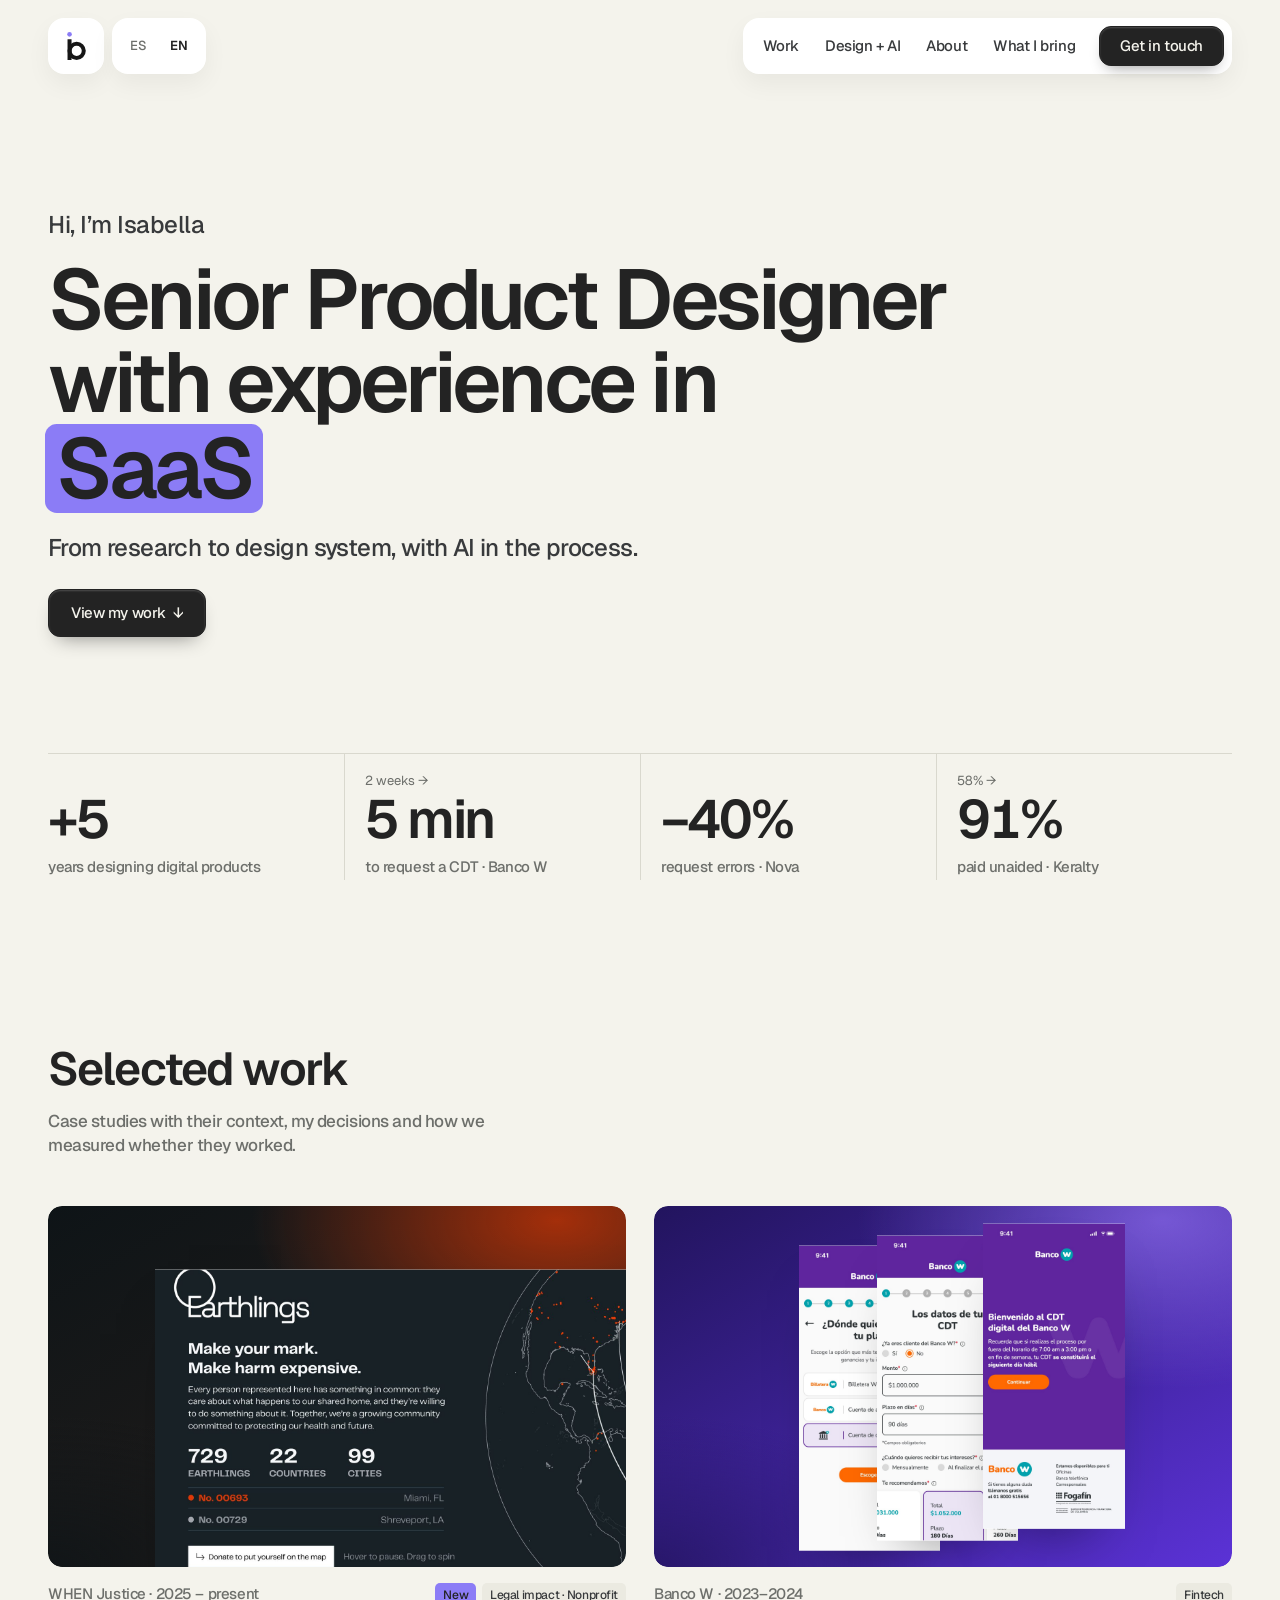
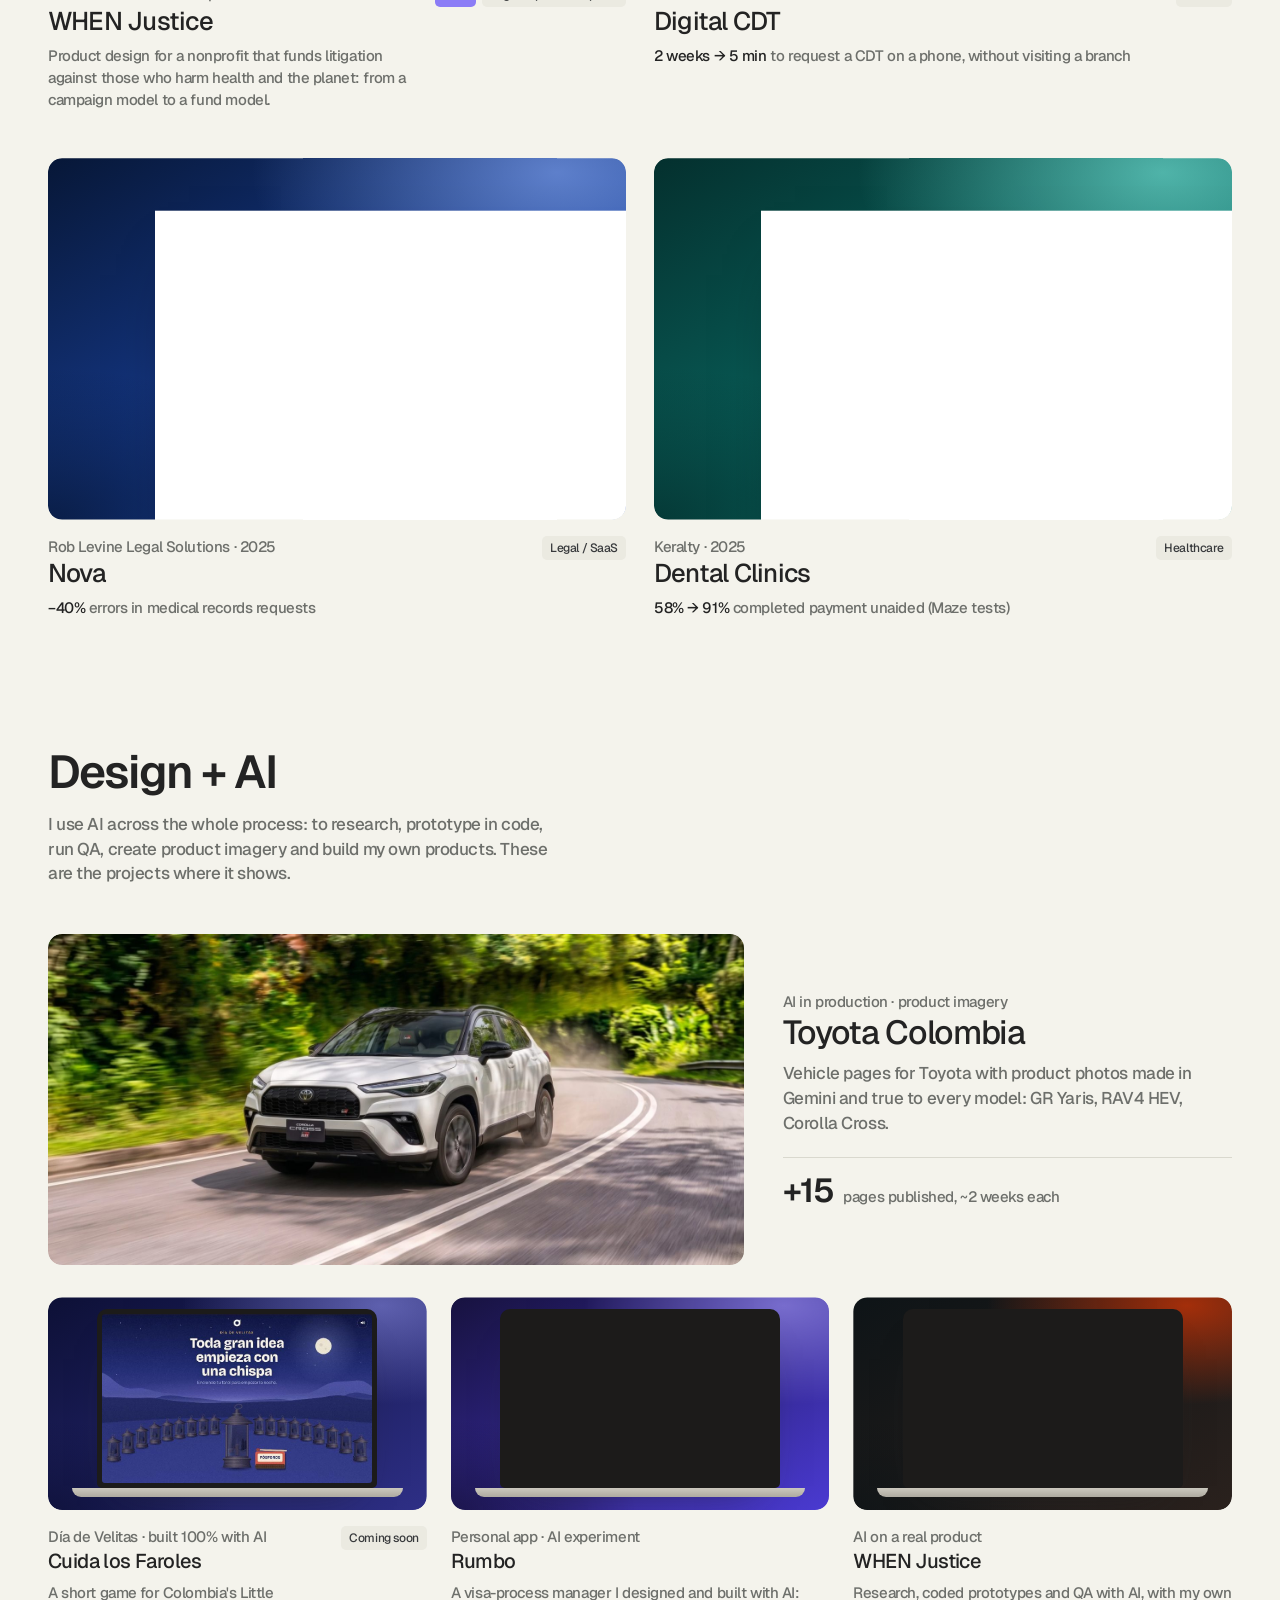
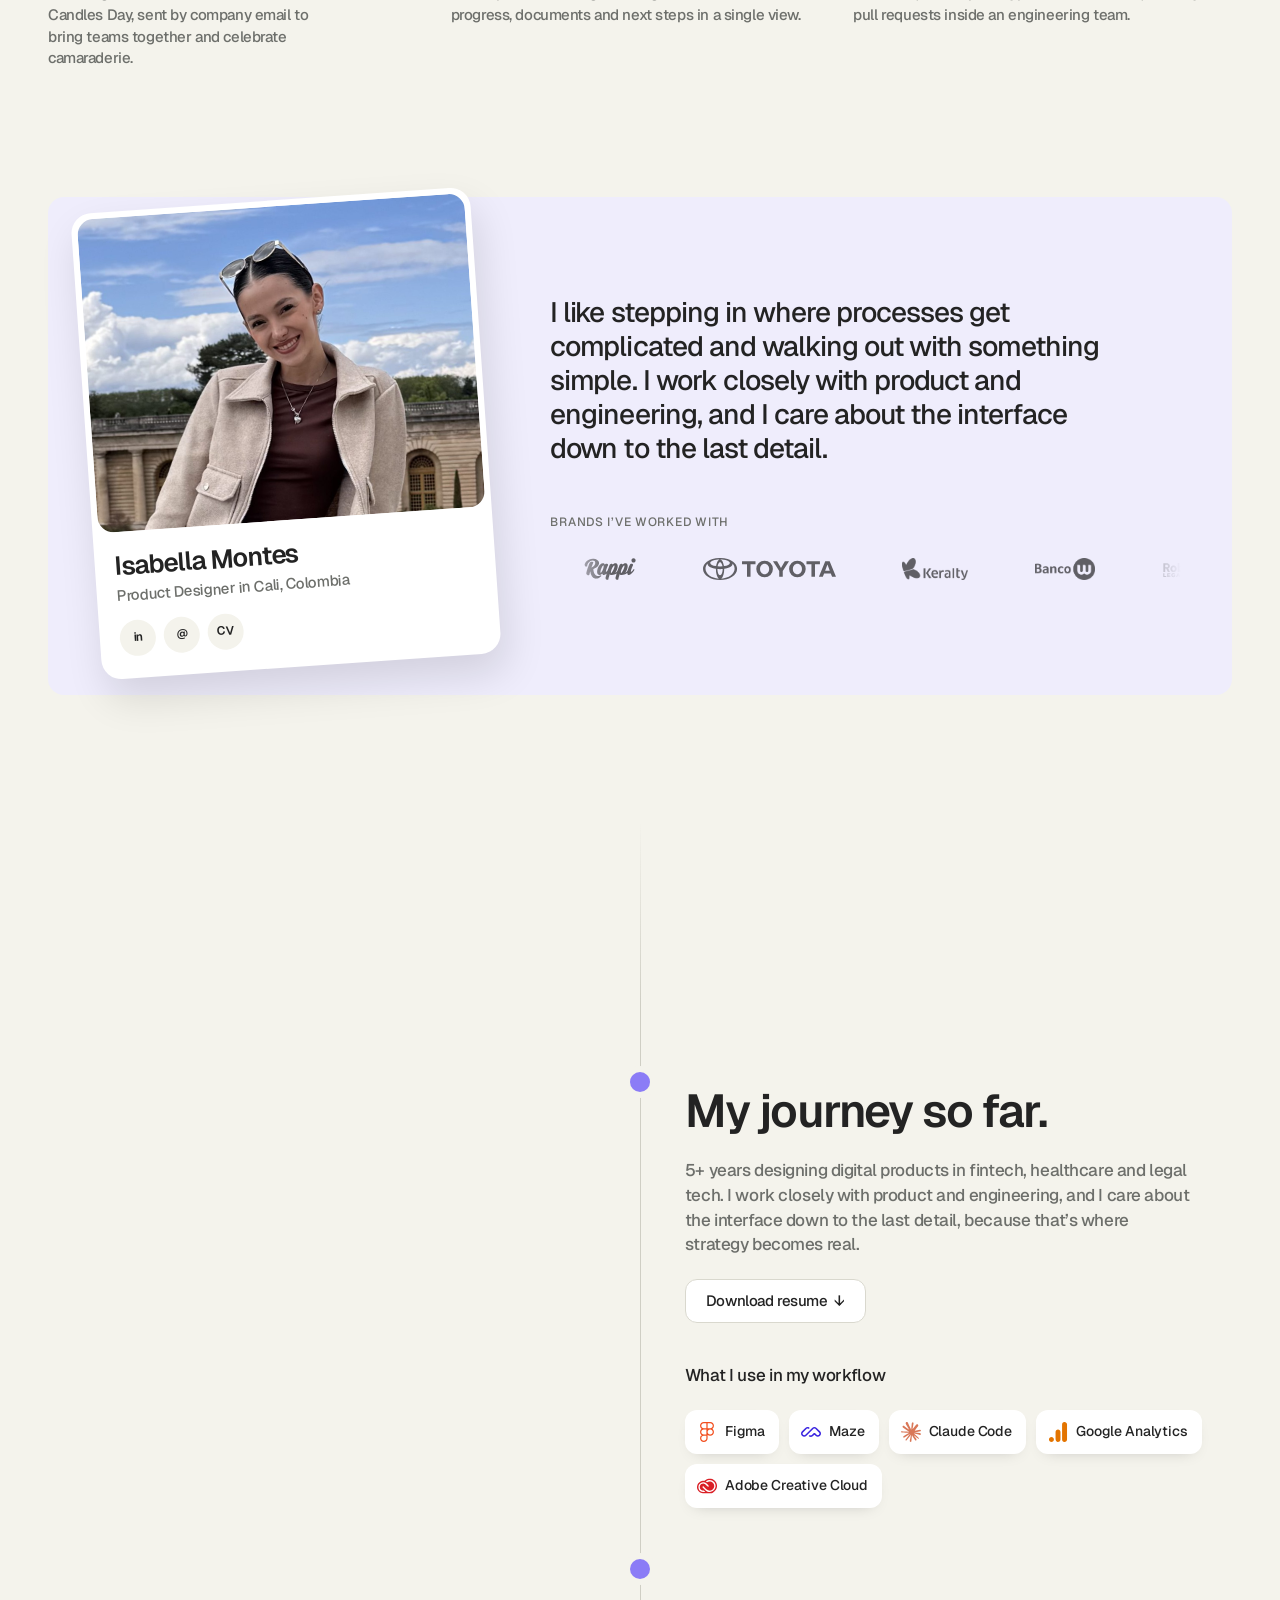
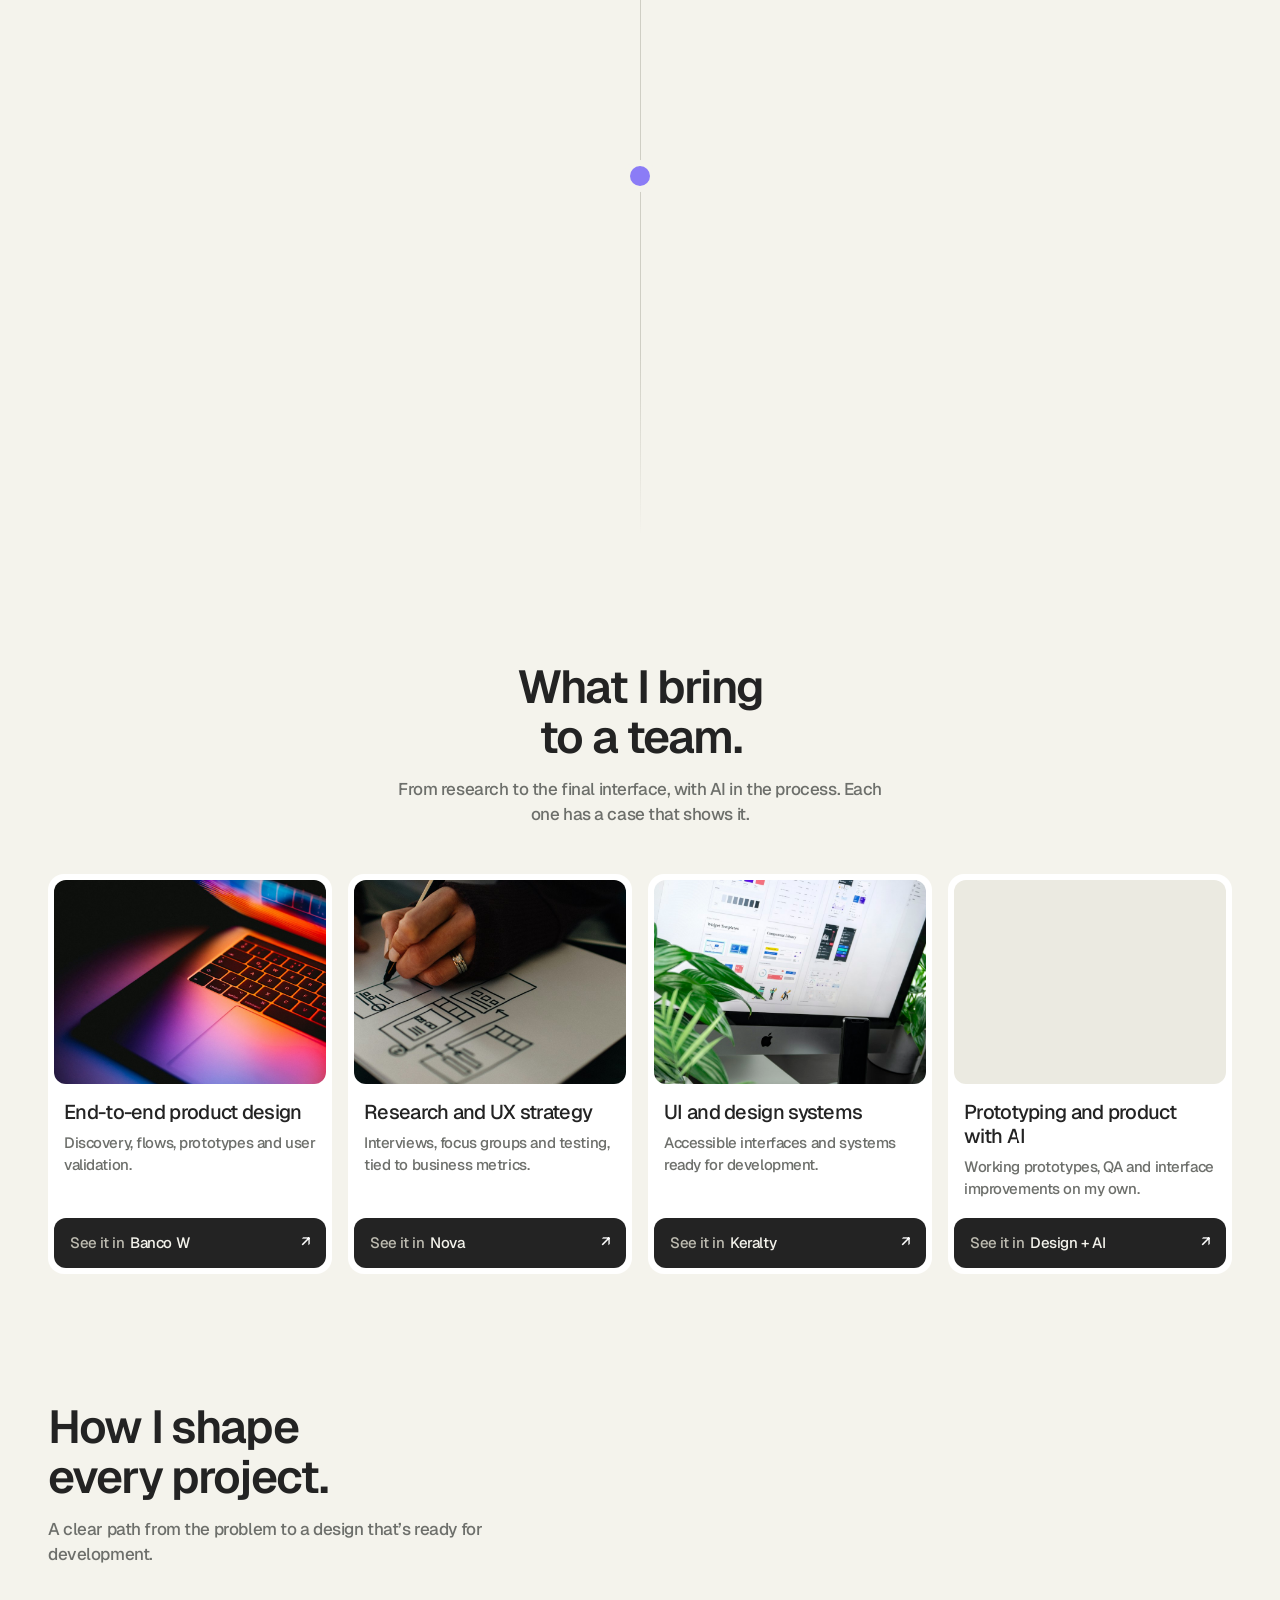
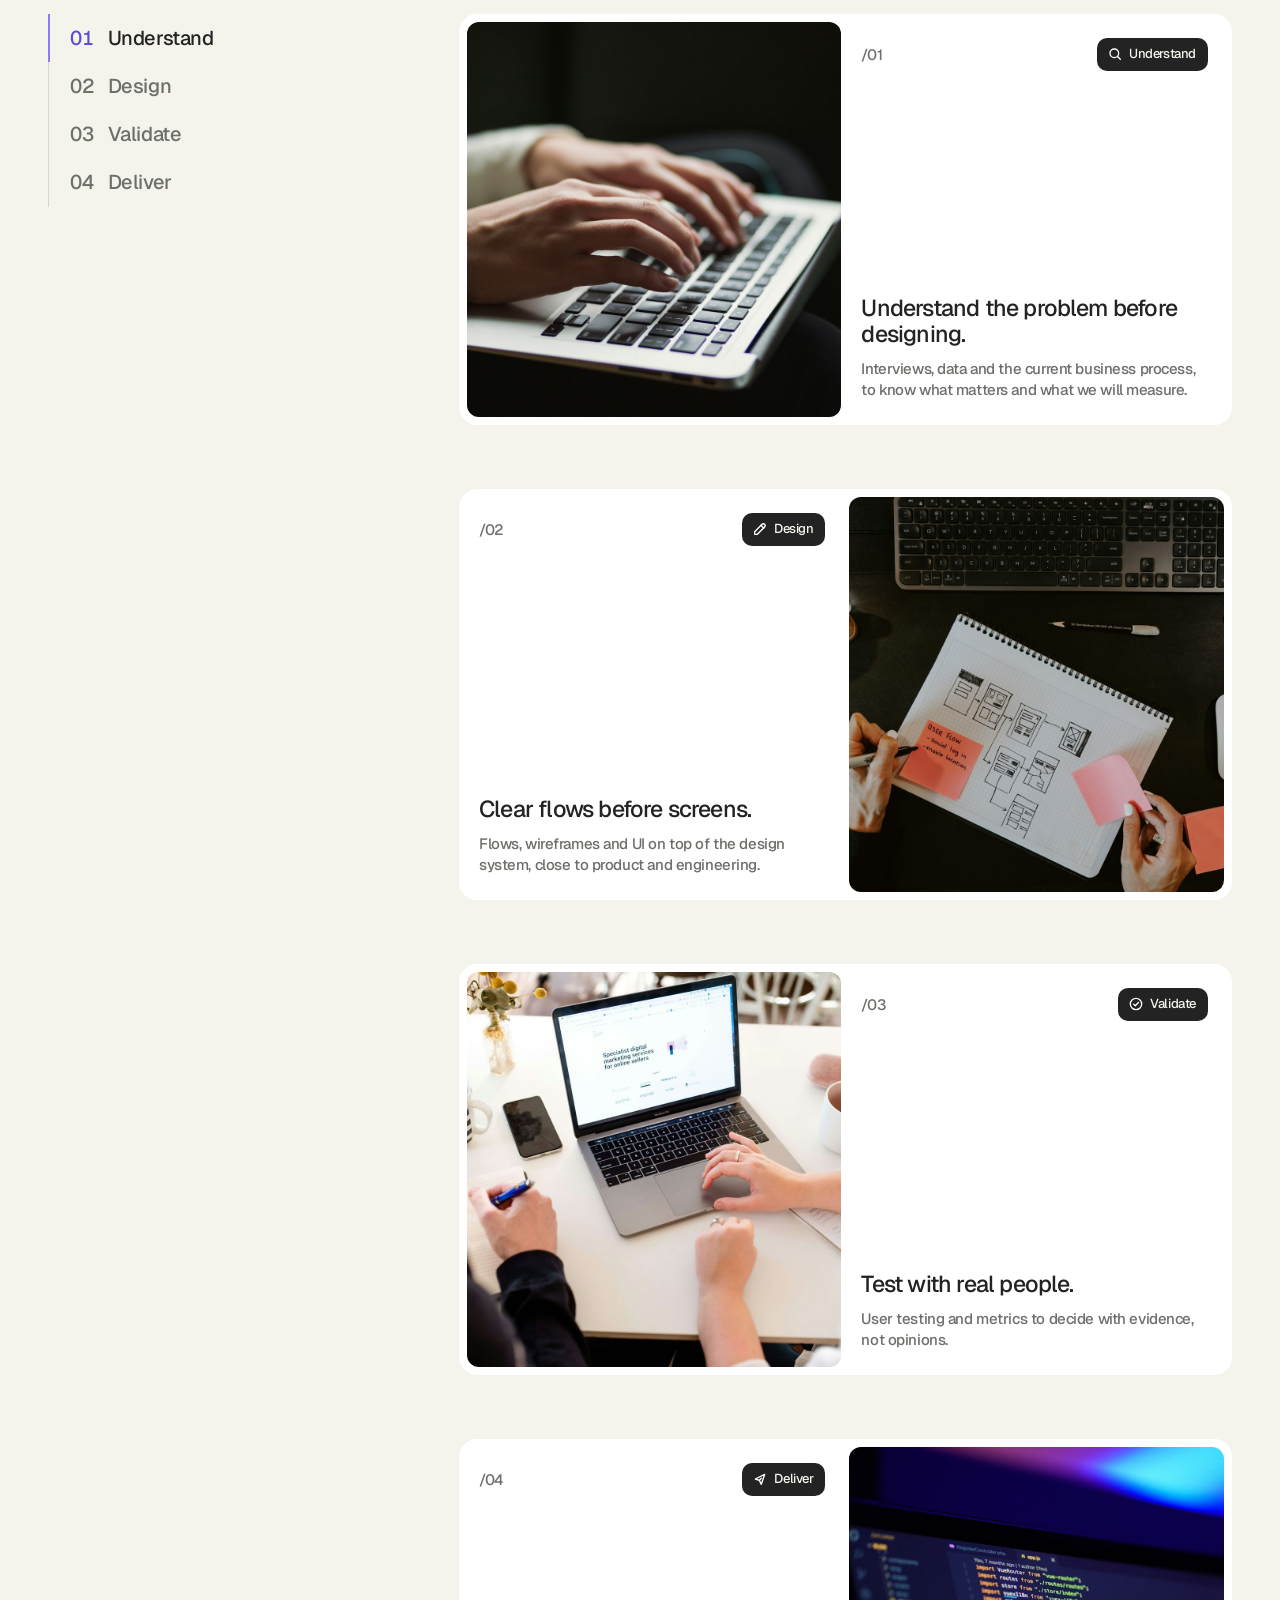
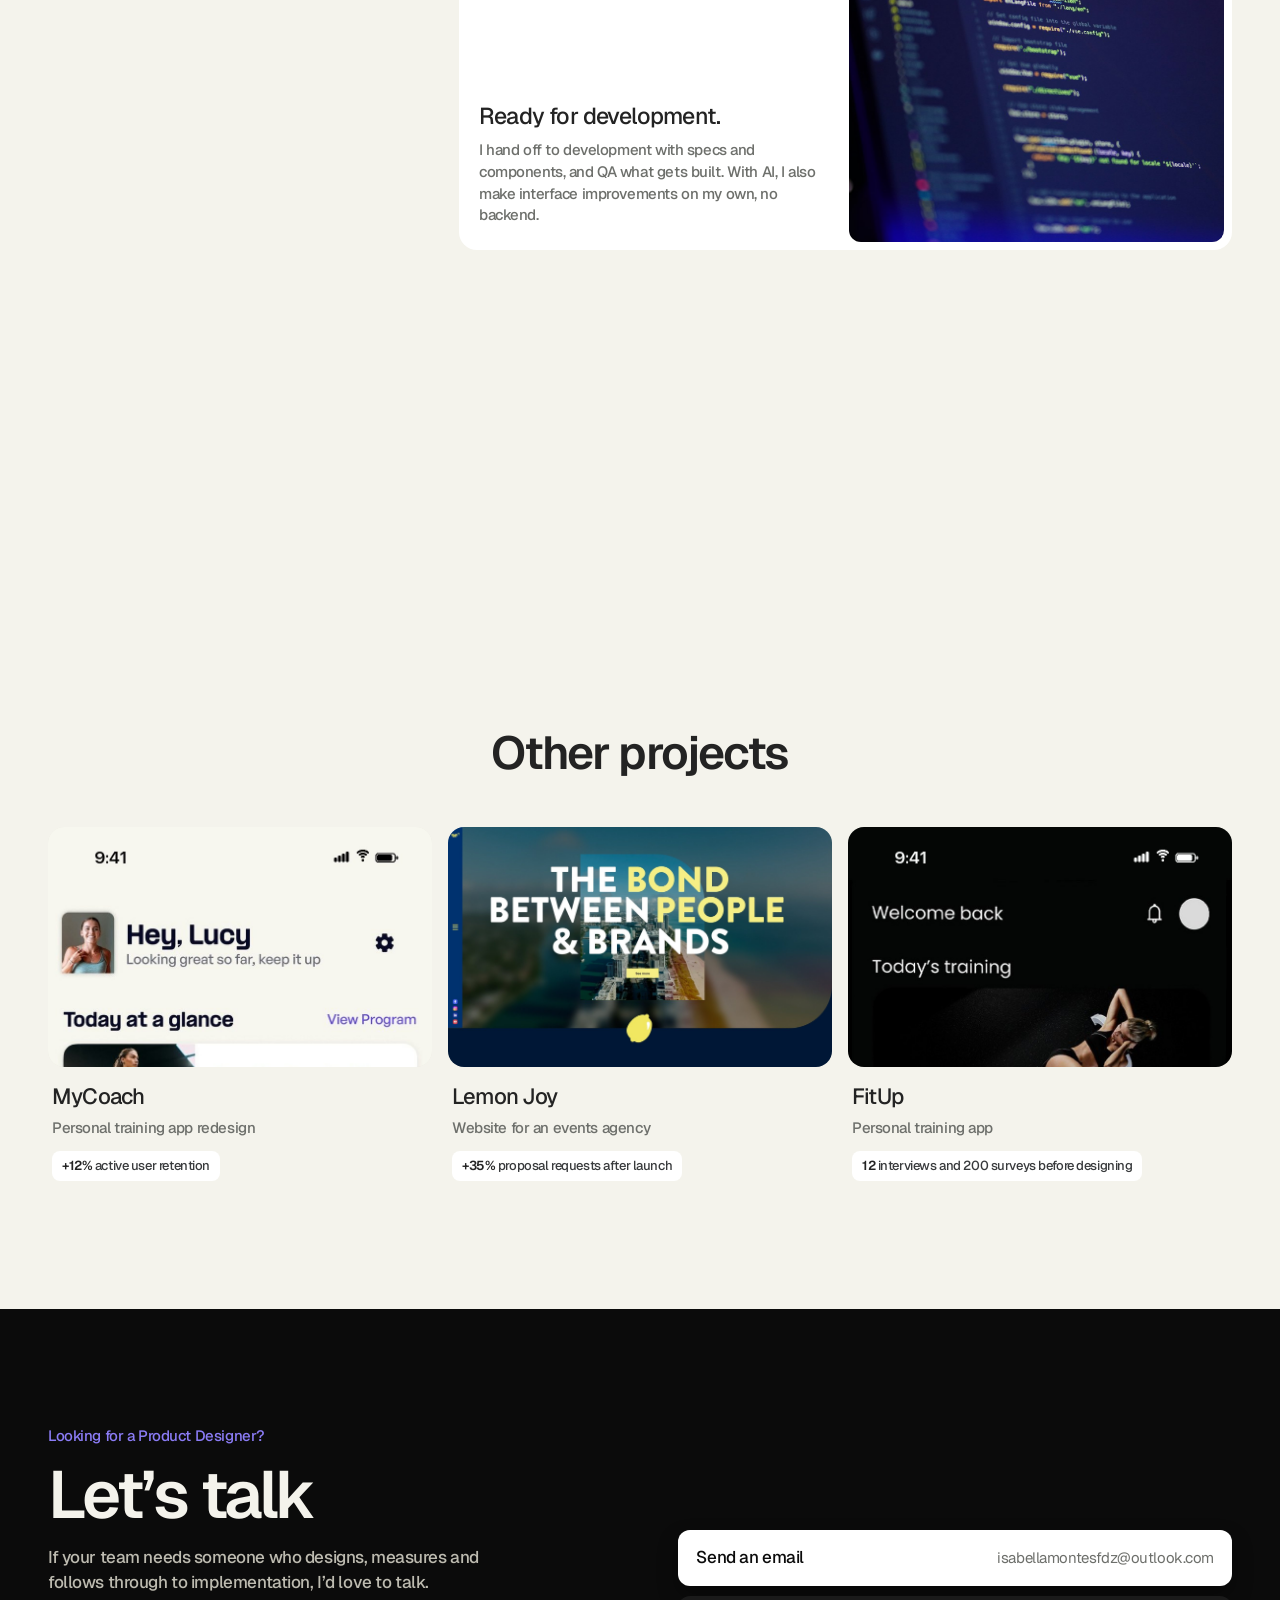
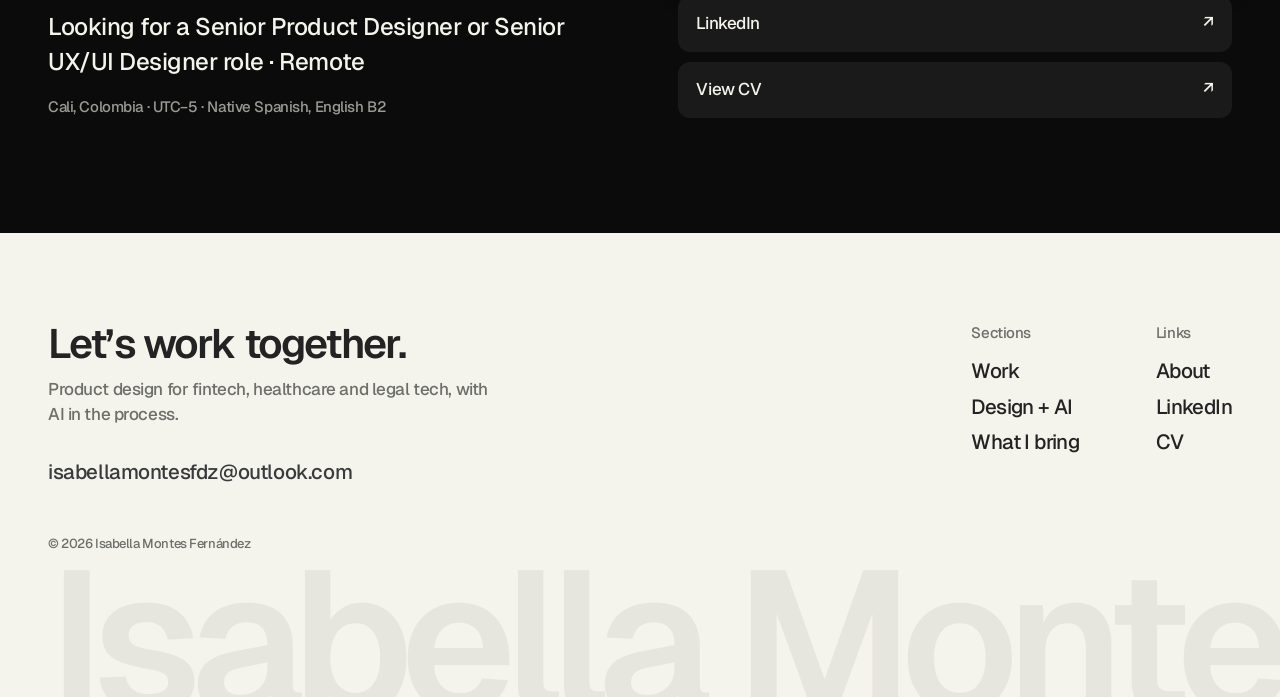
==== commit 2e25251e: "Trayectoria: Katapult más corta y sin 'de punta a punta' (llegó con el producto en marcha) Co-Author" ====
--- a/index.html
+++ b/index.html
@@ -26,19 +26,20 @@
   <link rel="preconnect" href="https://fonts.googleapis.com">
   <link rel="preconnect" href="https://fonts.gstatic.com" crossorigin>
   <link href="https://fonts.googleapis.com/css2?family=Geist:wght@400;500;600&display=swap" rel="stylesheet">
-  <link rel="stylesheet" href="css/home.css?v=202611255">
+  <link rel="stylesheet" href="css/home.css?v=202611256">
   <script>document.documentElement.classList.add("js")</script>
-  <script src="data/proyectos.js?v=202611255" defer></script>
-  <script src="data/home.js?v=202611255" defer></script>
-  <script src="js/i18n.js?v=202611255" defer></script>
-  <script src="js/render.js?v=202611255" defer></script>
-  <script src="data/ai-lab.js?v=202611255" defer></script>
-  <script src="js/ai-lab.js?v=202611255" defer></script>
-  <script src="js/home-v2.js?v=202611255" defer></script>
-  <script src="js/main.js?v=202611255" defer></script>
-  <script src="js/motion.js?v=202611255" defer></script>
+  <script src="data/proyectos.js?v=202611256" defer></script>
+  <script src="data/home.js?v=202611256" defer></script>
+  <script src="js/i18n.js?v=202611256" defer></script>
+  <script src="js/render.js?v=202611256" defer></script>
+  <script src="data/ai-lab.js?v=202611256" defer></script>
+  <script src="js/ai-lab.js?v=202611256" defer></script>
+  <script src="js/home-v2.js?v=202611256" defer></script>
+  <script src="js/main.js?v=202611256" defer></script>
+  <script src="js/motion.js?v=202611256" defer></script>
 </head>
 <body>
+
 
 
 
@@ -85,7 +86,7 @@
     <section class="hero wrap" id="top">
       <div class="hero__main">
         <p class="hero__hello rise" style="--d:40ms"><span data-i18n="h3.hello">Hola, soy Isabella</span></p>
-        <h1 class="hero__title" data-hero-title="" aria-label="Senior Product Designer con experiencia en fintech, salud, legal tech, SaaS y retail" data-lang="es"><span class="w" aria-hidden="true"><span class="w__i" style="--i:0">Senior</span></span> <span class="w" aria-hidden="true"><span class="w__i" style="--i:1">Product</span></span> <span class="w" aria-hidden="true"><span class="w__i" style="--i:2">Designer</span></span> <span class="w" aria-hidden="true"><span class="w__i" style="--i:3">con</span></span> <span class="w" aria-hidden="true"><span class="w__i" style="--i:4">experiencia</span></span> <span class="w" aria-hidden="true"><span class="w__i" style="--i:5">en</span></span> <span class="rot" data-rot="" aria-hidden="true" style="--wi: 6; width: 293px;"><span class="rot__track" style="--i: 0; transition: none;"><span class="rot__w">fintech</span><span class="rot__w">salud</span><span class="rot__w">legal tech</span><span class="rot__w">SaaS</span><span class="rot__w">retail</span><span class="rot__w">fintech</span></span></span></h1>
+        <h1 class="hero__title" data-hero-title="" aria-label="Senior Product Designer con experiencia en fintech, salud, legal tech, SaaS y retail" data-lang="es"><span class="w" aria-hidden="true"><span class="w__i" style="--i:0">Senior</span></span> <span class="w" aria-hidden="true"><span class="w__i" style="--i:1">Product</span></span> <span class="w" aria-hidden="true"><span class="w__i" style="--i:2">Designer</span></span> <span class="w" aria-hidden="true"><span class="w__i" style="--i:3">con</span></span> <span class="w" aria-hidden="true"><span class="w__i" style="--i:4">experiencia</span></span> <span class="w" aria-hidden="true"><span class="w__i" style="--i:5">en</span></span> <span class="rot" data-rot="" aria-hidden="true" style="--wi: 6; width: 282px;"><span class="rot__track" style="--i: 0; transition: none;"><span class="rot__w">fintech</span><span class="rot__w">salud</span><span class="rot__w">legal tech</span><span class="rot__w">SaaS</span><span class="rot__w">retail</span><span class="rot__w">fintech</span></span></span></h1>
         <p class="hero__sub rise" style="--d:220ms" data-i18n="h3.sub2">Del research al design system, con IA en el proceso.</p>
         <a href="#trabajo" class="btn btn--dark hero__cta rise" style="--d:320ms"><span data-i18n="h3.cta">Ver mi trabajo</span> <span class="arrow" aria-hidden="true">↓</span></a>
       </div>
@@ -262,7 +263,7 @@
         <article class="jcard">
           <header class="jcard__head"><h3 class="jcard__role">Product Designer</h3><span class="jcard__org">Por contrato</span></header>
           
-          <ul class="jcard__list"><li><p class="jcard__client"><strong>Katapult · WHEN Justice</strong><span>2025 – hoy</span></p><p>Impulsé que el producto apostara por muchas donaciones pequeñas en lugar de pocas grandes, con una web enfocada en conversión, para crear un movimiento y no depender solo de una red de donantes. Lidero el diseño de punta a punta y el design system; con IA prototipo, hago QA y abro mis propios pull requests.</p></li><li><p class="jcard__client"><strong>Iridian</strong><span>2024 – 2026</span></p><p>Más de 6 proyectos de salud, tecnología y bienestar. MyCoach: +12% de usuarios activos que se quedan.</p></li><li><p class="jcard__client"><strong>Keralty</strong><span>2025</span></p><p>Portal de pagos de las Clínicas Dentales: del 58% al 91% de pacientes que pagan sin ayuda.</p></li><li><p class="jcard__client"><strong>Rob Levine Legal Solutions</strong><span>2024 – 2025</span></p><p>Nova: de 7 pestañas a una sola vista, −40% de errores.</p></li></ul>
+          <ul class="jcard__list"><li><p class="jcard__client"><strong>Katapult · WHEN Justice</strong><span>2025 – hoy</span></p><p>Llegué con el producto en marcha e impulsé apostar por muchas donaciones pequeñas en vez de pocas grandes, con la web enfocada en conversión. Lidero el diseño y el design system; con IA prototipo, hago QA y abro pull requests.</p></li><li><p class="jcard__client"><strong>Iridian</strong><span>2024 – 2026</span></p><p>Más de 6 proyectos de salud, tecnología y bienestar. MyCoach: +12% de usuarios activos que se quedan.</p></li><li><p class="jcard__client"><strong>Keralty</strong><span>2025</span></p><p>Portal de pagos de las Clínicas Dentales: del 58% al 91% de pacientes que pagan sin ayuda.</p></li><li><p class="jcard__client"><strong>Rob Levine Legal Solutions</strong><span>2024 – 2025</span></p><p>Nova: de 7 pestañas a una sola vista, −40% de errores.</p></li></ul>
           <p class="jcard__foot"><span class="jcard__years">2024 – hoy</span><span class="jcard__type">Contratista</span></p>
         </article>
       </li>
